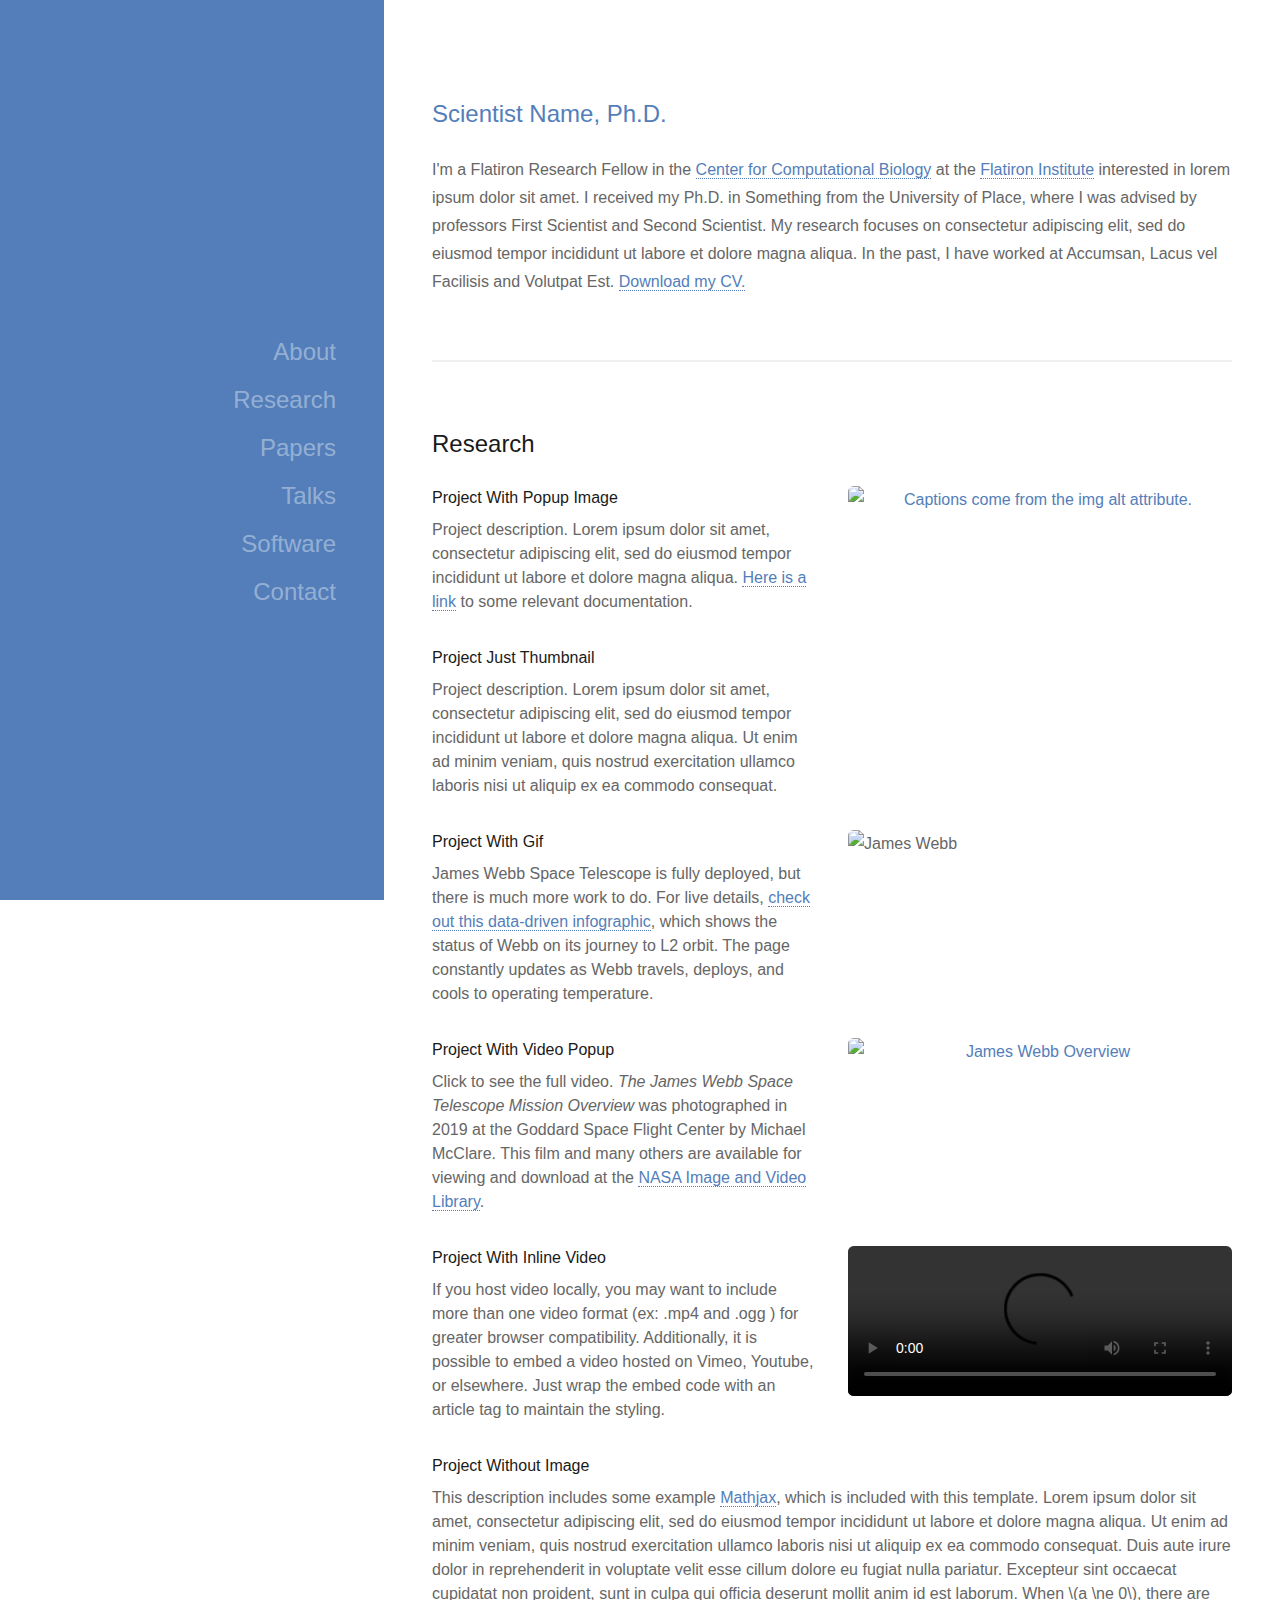
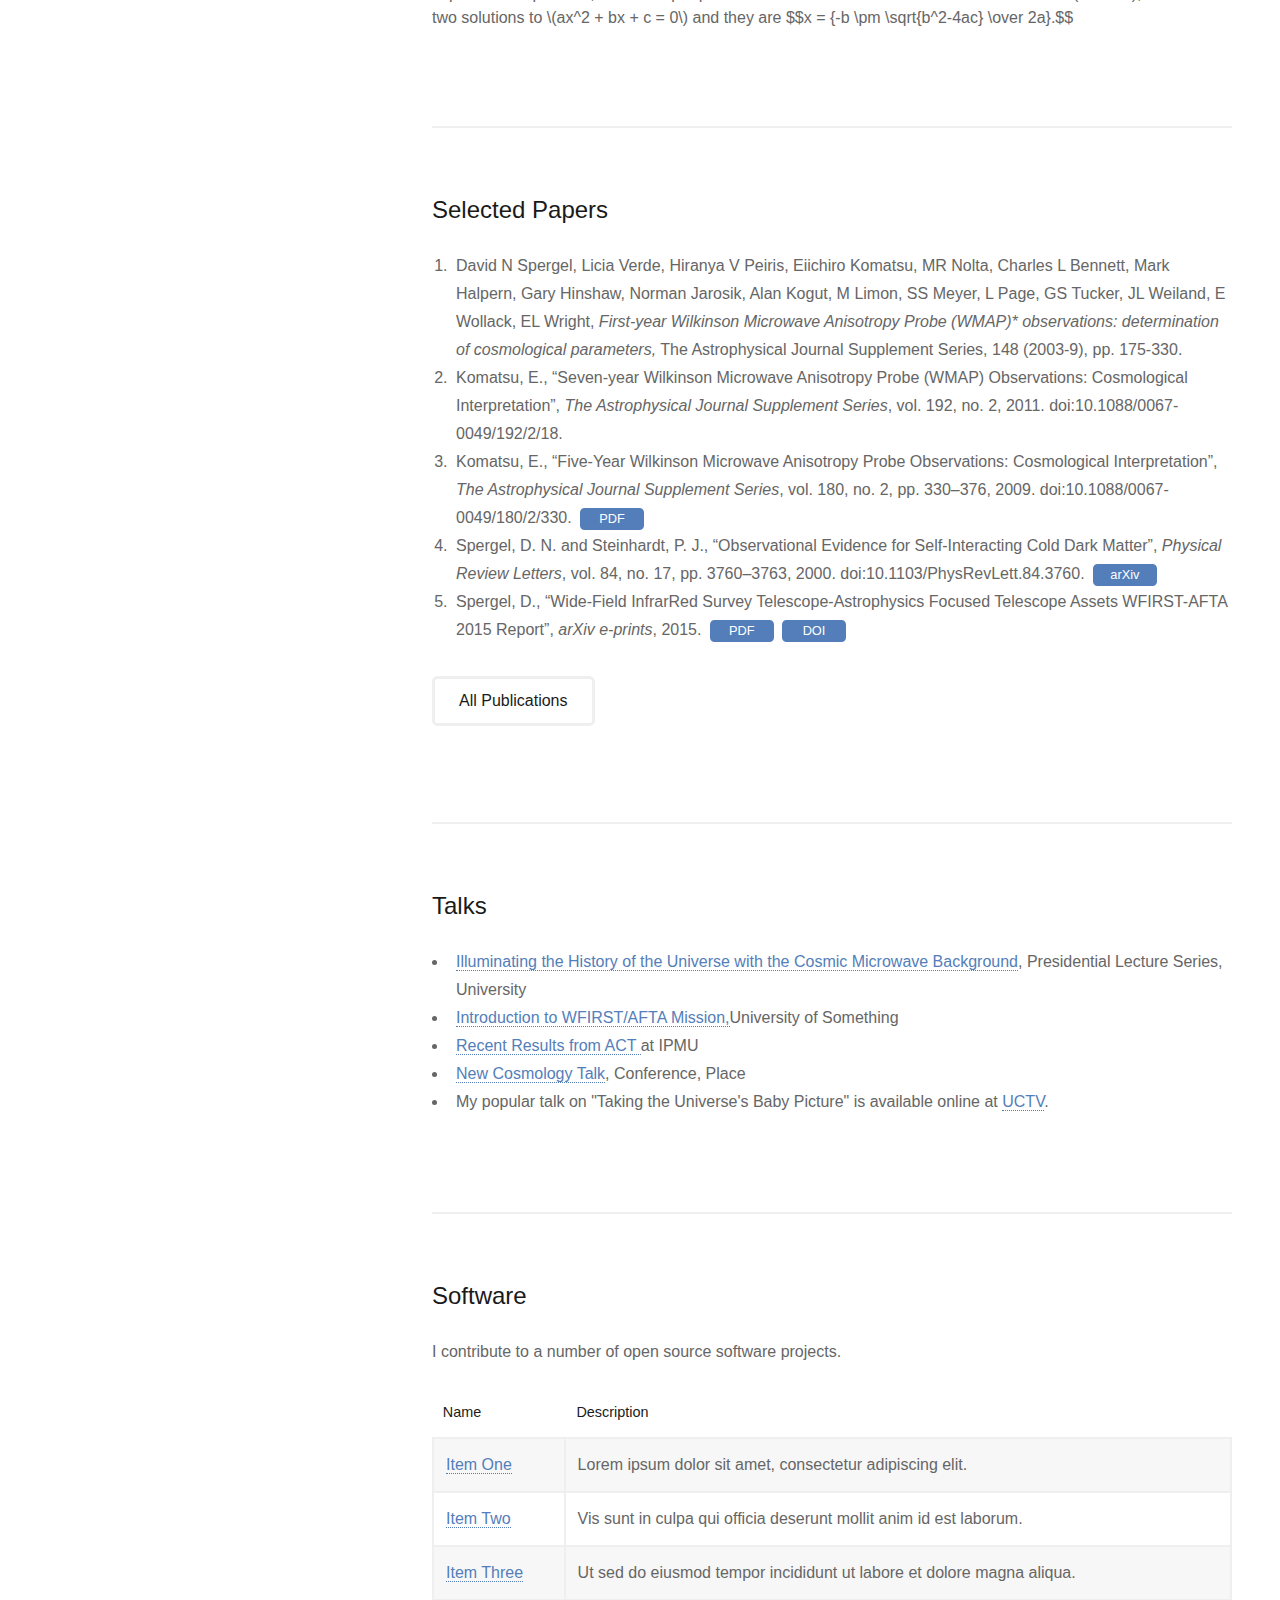
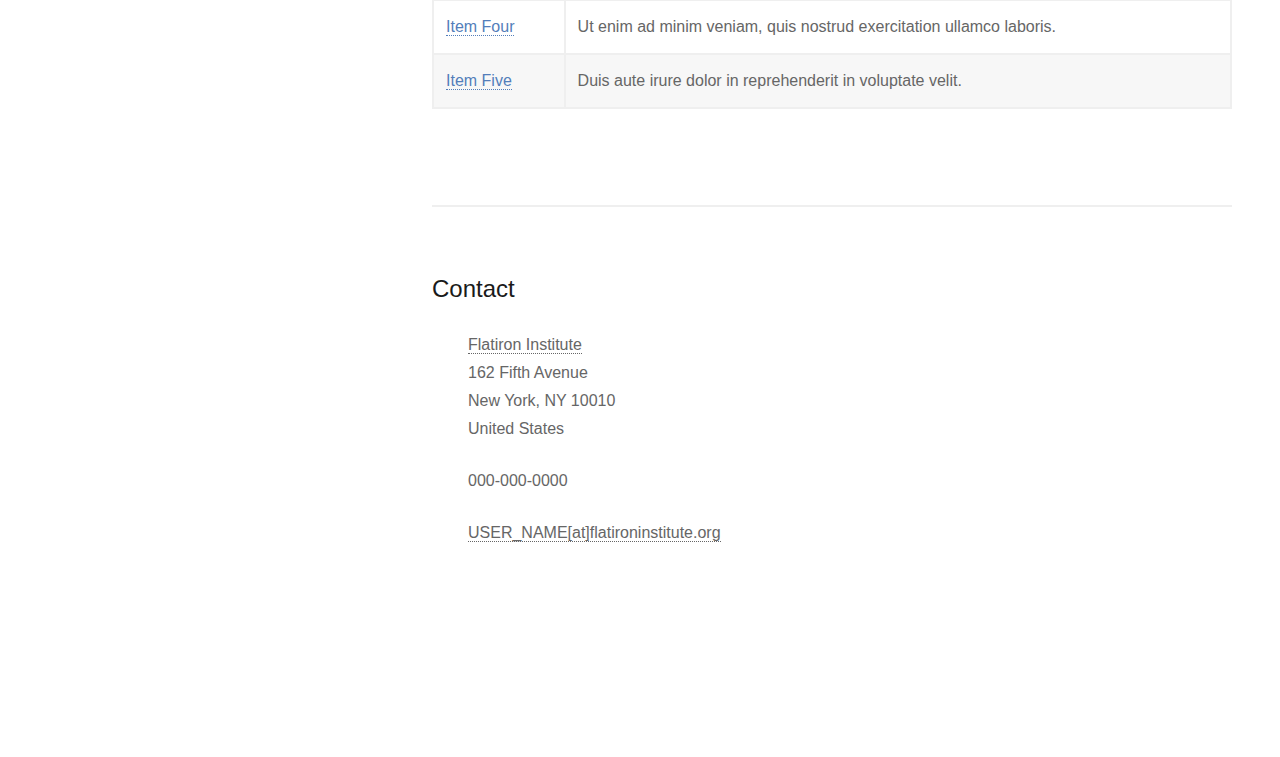
==== index.html @ ed056955 "add 2023 flatiron logo" ====
<!DOCTYPE html>
<!--
  flatironinstitute.org
  -->
<html>
  <head>
    <!-- TODO: Add your name -->
    <title>Scientist Name | Flatiron Institute</title>
    <meta charset="utf-8" />
    <meta
      name="viewport"
      content="width=device-width, initial-scale=1, user-scalable=no"
    />
    <!-- TODO: If you wish to use your center color scheme, please replace main.css with the center acronymn ex:
      cca.css, ccb.css, etc
    -->
    <link rel="stylesheet" href="assets/css/main.css" />
  </head>
  <body class="is-preload">
    <!-- Header -->
    <header id="header">
      <div class="inner">
        <!-- TODO: Add a personal photo in /images folder or switch src link to avatar.jpg for a gray circle -->
        <a href="#" class="image avatar"
          ><img src="images/avatar-placeholder.jpg" alt=""
        /></a>
      </div>
      <nav id="nav">
        <ul>
          <li>
            <a
              href="#about"
              style="-webkit-tap-highlight-color: rgba(0, 0, 0, 0)"
              >About</a
            >
          </li>
          <li>
            <a
              href="#research"
              style="-webkit-tap-highlight-color: rgba(0, 0, 0, 0)"
              >Research</a
            >
          </li>
          <li>
            <a
              href="#papers"
              style="-webkit-tap-highlight-color: rgba(0, 0, 0, 0)"
              >Papers</a
            >
          </li>
          <li>
            <a
              href="#talks"
              style="-webkit-tap-highlight-color: rgba(0, 0, 0, 0)"
              >Talks</a
            >
          </li>
          <li>
            <a
              href="#software"
              style="-webkit-tap-highlight-color: rgba(0, 0, 0, 0)"
              >Software</a
            >
          </li>
          <li>
            <a
              href="#contact"
              style="-webkit-tap-highlight-color: rgba(0, 0, 0, 0)"
              >Contact</a
            >
          </li>
        </ul>
      </nav>
    </header>
    <!-- Main -->
    <div id="main">
      <!-- About -->
      <section id="about">
        <header class="major">
          <!-- TODO: Add your name -->
          <h2>Scientist Name, Ph.D.</h2>
        </header>
        <!-- TODO: Add your own bio -->
        <p>
          I'm a Flatiron Research Fellow in the
          <a
            href="https://www.simonsfoundation.org/flatiron/center-for-computational-biology/"
            rel="noreferrer noopener"
            target="_blank"
            >Center for Computational Biology</a
          >
          at the
          <a
            href="https://www.simonsfoundation.org/flatiron/"
            rel="noreferrer noopener"
            target="_blank"
            >Flatiron Institute</a
          >
          interested in lorem ipsum dolor sit amet. I received my Ph.D. in
          Something from the University of Place, where I was advised by
          professors First Scientist and Second Scientist. My research focuses
          on consectetur adipiscing elit, sed do eiusmod tempor incididunt ut
          labore et dolore magna aliqua. In the past, I have worked at Accumsan,
          Lacus vel Facilisis and Volutpat Est.
          <a href="pdfs/fakecv.pdf" rel="noreferrer noopener" target="_blank"
            >Download my CV.</a
          >
        </p>
      </section>
      <!-- Research -->
      <section id="research">
        <h2>Research</h2>
        <!-- TODO: Replace with project info and choose image type -->
        <div class="row">
          <article class="col-6 col-12-xsmall work-item">
            <h3>Project With Popup Image</h3>
            <p>
              Project description. Lorem ipsum dolor sit amet, consectetur
              adipiscing elit, sed do eiusmod tempor incididunt ut labore et
              dolore magna aliqua.
              <a href="#" rel="noreferrer noopener" target="_blank"
                >Here is a link</a
              >
              to some relevant documentation.
            </p>
          </article>
          <article class="col-6 col-12-xsmall work-item">
            <a href="images/fulls/02.jpg" class="image fit thumb">
              <!-- TODOL Add alt text for popup caption. -->
              <img src="images/thumbs/02.jpg" alt="Captions come from the img alt attribute."/>
            </a>
          </article>
          <article class="col-6 col-12-xsmall work-item">
            <h3>Project Just Thumbnail</h3>
            <p>
              Project description. Lorem ipsum dolor sit amet, consectetur
              adipiscing elit, sed do eiusmod tempor incididunt ut labore et
              dolore magna aliqua. Ut enim ad minim veniam, quis nostrud
              exercitation ullamco laboris nisi ut aliquip ex ea commodo
              consequat.
            </p>
          </article>
          <article class="col-6 col-12-xsmall work-item">
            <img class="image fit" src="images/thumbs/03.jpg" alt="" />
          </article>
          <article class="col-6 col-12-xsmall work-item">
            <h3>Project With Gif</h3>
            <p>
              James Webb Space Telescope is fully deployed, but there is much
              more work to do. For live details,
              <a
                rel="noreferrer noopener"
                target="_blank"
                href="https://jwst.nasa.gov/content/webbLaunch/whereIsWebb.html"
                >check out this data-driven infographic</a
              >, which shows the status of Webb on its journey to L2 orbit. The
              page constantly updates as Webb travels, deploys, and cools to
              operating temperature.
            </p>
          </article>
          <article class="col-6 col-12-xsmall work-item">
            <img
              class="image fit"
              src="https://media.giphy.com/media/3o6ZtrDdmPIyO550U8/giphy.gif"
              alt="James Webb"
            />
          </article>
          <article class="col-6 col-12-xsmall work-item">
            <h3>Project With Video Popup</h3>
            <p>
              Click to see the full video.
              <i>The James Webb Space Telescope Mission Overview</i> was
              photographed in 2019 at the Goddard Space Flight Center by Michael
              McClare. This film and many others are available for viewing and
              download at the
              <a
                rel="noreferrer noopener"
                target="_blank"
                href="https://images.nasa.gov/details-Mission_Overview_MASTER-h264"
                >NASA Image and Video Library</a
              >.
            </p>
          </article>
          <article class="col-6 col-12-xsmall work-item">
            <a href="images/fulls/movie.mp4" class="image fit thumb"
              ><img src="images/thumbs/movie.jpg" alt="James Webb Overview"
            /></a>
          </article>
          <article class="col-6 col-12-xsmall work-item">
            <h3>Project With Inline Video</h3>
            <p>
              If you host video locally, you may want to include more than one
              video format (ex: .mp4 and .ogg ) for greater browser
              compatibility. Additionally, it is possible to embed a video
              hosted on Vimeo, Youtube, or elsewhere. Just wrap the embed code
              with an article tag to maintain the styling.
            </p>
          </article>
          <article class="col-6 col-12-xsmall work-item">
            <video width="auto" height="auto" controls class="image fit">
              <source src="images/fulls/movie.mp4" type="video/mp4" />
              <!-- TODO: You may wish to add an alternate ogg file type for greater browser compatibility -->
              <!-- <source src="movie.ogg" type="video/ogg"> -->
              Your browser does not support the video tag.
            </video>
          </article>
          <article class="col-12 col-12-xsmall work-item">
            <h3>Project Without Image</h3>
            <p>
              This description includes some example
              <a
                rel="noreferrer noopener"
                target="_blank"
                href="https://www.mathjax.org/"
                >Mathjax</a
              >, which is included with this template. Lorem ipsum dolor sit
              amet, consectetur adipiscing elit, sed do eiusmod tempor
              incididunt ut labore et dolore magna aliqua. Ut enim ad minim
              veniam, quis nostrud exercitation ullamco laboris nisi ut aliquip
              ex ea commodo consequat. Duis aute irure dolor in reprehenderit in
              voluptate velit esse cillum dolore eu fugiat nulla pariatur.
              Excepteur sint occaecat cupidatat non proident, sunt in culpa qui
              officia deserunt mollit anim id est laborum. When \(a \ne 0\),
              there are two solutions to \(ax^2 + bx + c = 0\) and they are $$x
              = {-b \pm \sqrt{b^2-4ac} \over 2a}.$$
            </p>
          </article>
        </div>
      </section>
      <!-- Papers -->
      <section id="papers">
        <h2>Selected Papers</h2>
        <div class="row">
          <div class="col-12 col-12-small">
            <!-- TODO: Add your citations  -->
            <ol>
              <li>
                David N Spergel, Licia Verde, Hiranya V Peiris, Eiichiro
                Komatsu, MR Nolta, Charles L Bennett, Mark Halpern, Gary
                Hinshaw, Norman Jarosik, Alan Kogut, M Limon, SS Meyer, L Page,
                GS Tucker, JL Weiland, E Wollack, EL Wright,
                <i
                  >First-year Wilkinson Microwave Anisotropy Probe (WMAP)*
                  observations: determination of cosmological parameters,</i
                >
                The Astrophysical Journal Supplement Series, 148 (2003-9), pp.
                175-330.
              </li>
              <li>
                Komatsu, E., “Seven-year Wilkinson Microwave Anisotropy Probe
                (WMAP) Observations: Cosmological Interpretation”,
                <i>The Astrophysical Journal Supplement Series</i>, vol. 192,
                no. 2, 2011. doi:10.1088/0067-0049/192/2/18.
              </li>
              <li>
                Komatsu, E., “Five-Year Wilkinson Microwave Anisotropy Probe
                Observations: Cosmological Interpretation”,
                <i>The Astrophysical Journal Supplement Series</i>, vol. 180,
                no. 2, pp. 330–376, 2009. doi:10.1088/0067-0049/180/2/330.
                <!-- TODO: For PDF downloads -->
                <a
                  href="pdfs/fakepaper.pdf"
                  rel="noreferrer noopener"
                  target="_blank"
                  class="button primary icon xsmall solid fa-download"
                  >PDF</a
                >
              </li>
              <li>
                Spergel, D. N. and Steinhardt, P. J., “Observational Evidence
                for Self-Interacting Cold Dark Matter”,
                <i>Physical Review Letters</i>, vol. 84, no. 17, pp. 3760–3763,
                2000. doi:10.1103/PhysRevLett.84.3760.
                <!-- TODO: Add external links -->
                <a
                  href="#"
                  rel="noreferrer noopener"
                  target="_blank"
                  class="button primary icon xsmall solid fa-external-link-alt"
                  >arXiv</a
                >
              </li>
              <li>
                Spergel, D., “Wide-Field InfrarRed Survey Telescope-Astrophysics
                Focused Telescope Assets WFIRST-AFTA 2015 Report”,
                <i>arXiv e-prints</i>, 2015.
                <!-- TODO: For PDF downloads -->
                <a
                  href="pdfs/fakepaper.pdf"
                  rel="noreferrer noopener"
                  target="_blank"
                  class="button primary icon xsmall solid fa-download"
                  >PDF</a
                >
                <a
                  href="#"
                  rel="noreferrer noopener"
                  target="_blank"
                  class="button primary icon xsmall solid fa-external-link-alt"
                  >DOI</a
                >
              </li>
            </ol>
            <ul class="actions">
              <!-- TODO: Add link to database of all papers -->
              <li>
                <a
                  href="https://ui.adsabs.harvard.edu/search/filter_database_fq_database=OR&filter_database_fq_database=database:%22astronomy%22&q=author%3A(%22Spergel%22)&fq=%7B!type%3Daqp%20v%3D%24fq_database%7D&fq_database=(database%3A%22astronomy%22)&sort=score%20desc&format=SHORT&unprocessed_parameter=qform&unprocessed_parameter=Relative%20Weights&unprocessed_parameter=Use%20For%20Weighting&unprocessed_parameter=Weighted%20Scoring/"
                  rel="noreferrer noopener"
                  target="_blank"
                  class="button"
                  >All Publications</a
                >
              </li>
            </ul>
          </div>
        </div>
      </section>
      <!-- Talks -->
      <section id="talks">
        <h2>Talks</h2>
        <div class="row">
          <div class="col-12 col-12-small">
            <!-- TODO: Add talks  -->
            <ul>
              <li>
                <a href="#"
                  >Illuminating the History of the Universe with the Cosmic
                  Microwave Background</a
                >, Presidential Lecture Series, University
              </li>
              <li>
                <a href="#">Introduction to WFIRST/AFTA Mission,</a>University
                of Something
              </li>
              <li><a href="#">Recent Results from ACT </a>at IPMU</li>
              <li><a href="#">New Cosmology Talk</a>, Conference, Place</li>
              <li>
                My popular talk on "Taking the Universe's Baby Picture" is
                available online at <a href="#">UCTV</a>.
              </li>
            </ul>
          </div>
        </div>
      </section>
      <!-- Software -->
      <section id="software">
        <h2>Software</h2>
        <!-- TODO: Add Software  -->
        <p>I contribute to a number of open source software projects.</p>
        <div class="table-wrapper">
          <table class="alt">
            <thead>
              <tr>
                <th>Name</th>
                <th>Description</th>
              </tr>
            </thead>
            <tbody>
              <tr>
                <td><a href="#">Item One</a></td>
                <td>
                  Lorem ipsum dolor sit amet, consectetur adipiscing elit.
                </td>
              </tr>
              <tr>
                <td><a href="#">Item Two</a></td>
                <td>
                  Vis sunt in culpa qui officia deserunt mollit anim id est
                  laborum.
                </td>
              </tr>
              <tr>
                <td><a href="#">Item Three</a></td>
                <td>
                  Ut sed do eiusmod tempor incididunt ut labore et dolore magna
                  aliqua.
                </td>
              </tr>
              <tr>
                <td><a href="#">Item Four</a></td>
                <td>
                  Ut enim ad minim veniam, quis nostrud exercitation ullamco
                  laboris.
                </td>
              </tr>
              <tr>
                <td><a href="#">Item Five</a></td>
                <td>
                  Duis aute irure dolor in reprehenderit in voluptate velit.
                </td>
              </tr>
            </tbody>
          </table>
        </div>
      </section>
      <!-- Contact -->
      <section id="contact">
        <h2>Contact</h2>
        <div class="row">
          <div class="col-6 col-12-small">
            <ul class="labeled-icons">
              <li>
                <h3 class="icon solid fa-home">
                  <span class="label">Address</span>
                </h3>
                <a href="http://flatironinstitute.org">Flatiron Institute</a
                ><br />
                162 Fifth Avenue<br />
                New York, NY 10010<br />
                United States
              </li>
              <li>
                <!-- TODO: Add phone if you want -->
                <h3 class="icon solid fa-mobile-alt">
                  <span class="label">Phone</span>
                </h3>
                000-000-0000
              </li>
              <li>
                <h3 class="icon solid fa-envelope">
                  <span class="label">Email</span>
                </h3>
                <!-- TODO: Add email -->
                <a href="mailto:USER_EMAIL"
                  >USER_NAME[at]flatironinstitute.org</a
                >
              </li>
            </ul>
            <ul class="icons">
              <!-- TODO: Add your social media handles here -->
              <!-- Other icons are available here: https://fontawesome.com/v4.7/icons/ just change the fa-tag -->
              <li>
                <a href="#" class="icon brands fa-twitter"
                  ><span class="label">Twitter</span></a
                >
              </li>
              <li>
                <a href="#" class="icon brands fa-github"
                  ><span class="label">Github</span></a
                >
              </li>
              <li>
                <a href="#" class="icon brands fa-instagram"
                  ><span class="label">Instagram</span></a
                >
              </li>
              <li>
                <a href="#" class="icon brands fa-facebook"
                  ><span class="label">Facebook</span></a
                >
              </li>
              <li>
                <a href="#" class="icon brands fa-vimeo"
                  ><span class="label">Vimeo</span></a
                >
              </li>
            </ul>
          </div>
        </div>
      </section>
    </div>
    <!-- Footer -->
    <footer id="footer">
      <div class="inner">
        <a
          href="https://www.simonsfoundation.org/flatiron/"
          class="image logo"
          target="_blank"
          id="logo"
          rel="noreferrer noopener"
        >
          <img src="images/Flatiron+Institute_white.svg" alt="logo" id="logo-icon" style="border-radius: 0;" />
        </a>
      </div>
    </footer>
    <!-- Scripts -->
    <script src="assets/js/jquery.min.js"></script>
    <script src="assets/js/jquery.poptrox.min.js"></script>
    <script src="assets/js/jquery.scrollex.min.js"></script>
    <script src="assets/js/jquery.scrolly.min.js"></script>
    <script src="assets/js/browser.min.js"></script>
    <script src="assets/js/breakpoints.min.js"></script>
    <script src="assets/js/util.js"></script>
    <script src="assets/js/main.js"></script>
    <!-- TODO: Remove if not using Mathjax -->
    <script src="https://polyfill.io/v3/polyfill.min.js?features=es6"></script>
    <script
      id="MathJax-script"
      async
      src="https://cdn.jsdelivr.net/npm/mathjax@3/es5/tex-mml-chtml.js"
    ></script>
  </body>
</html>
---- assets/css/main.css ----
@import url("fontawesome-all.min.css");
@import url("https://fonts.googleapis.com/css?family=Source+Sans+Pro:400,400italic");
@font-face {
  font-family: "Univers Next W01";
  src: url("https://www.simonsfoundation.org/app/themes/simonsfoundation/dist/fonts/63aa74f9-a724-4074-85c7-4167c0448227.eot?#iefix");
  src: url("https://www.simonsfoundation.org/app/themes/simonsfoundation/dist/fonts/63aa74f9-a724-4074-85c7-4167c0448227.eot?#iefix") format("eot"), url("https://www.simonsfoundation.org/app/themes/simonsfoundation/dist/fonts/97c0f83d-39ac-412b-9d8a-d98208c0ce8d.woff2") format("woff2"), url("https://www.simonsfoundation.org/app/themes/simonsfoundation/dist/fonts/fc09acb4-f628-4ba0-b648-d2ca30265b20.woff") format("woff"), url("https://www.simonsfoundation.org/app/themes/simonsfoundation/dist/fonts/3cb4004c-2eea-45d4-a0b5-7af6f817c451.ttf") format("truetype"), url("https://www.simonsfoundation.org/app/themes/simonsfoundation/dist/fonts/4d6ce461-aa11-472f-af6d-7466479534e1.svg#4d6ce461-aa11-472f-af6d-7466479534e1") format("svg");
  font-weight: 300;
  font-style: normal;
}
@font-face {
  font-family: "Univers Next W01";
  src: url("https://www.simonsfoundation.org/app/themes/simonsfoundation/dist/fonts/8c7fe4ab-375c-4be5-bba8-2c4d83ac807a.eot?#iefix");
  src: url("https://www.simonsfoundation.org/app/themes/simonsfoundation/dist/fonts/8c7fe4ab-375c-4be5-bba8-2c4d83ac807a.eot?#iefix") format("eot"), url("https://www.simonsfoundation.org/app/themes/simonsfoundation/dist/fonts/b37595d7-d2c2-465d-81bd-f5bc289fc565.woff2") format("woff2"), url("https://www.simonsfoundation.org/app/themes/simonsfoundation/dist/fonts/88e0673d-3db0-4931-ae03-8a4a6eb1bbe6.woff") format("woff"), url("https://www.simonsfoundation.org/app/themes/simonsfoundation/dist/fonts/957860fc-f472-47cc-afcb-6305b3455894.ttf") format("truetype"), url("https://www.simonsfoundation.org/app/themes/simonsfoundation/dist/fonts/739dd5f9-b50a-4700-bb3d-77ab01a96697.svg#739dd5f9-b50a-4700-bb3d-77ab01a96697") format("svg");
  font-weight: 300;
  font-style: italic;
}
@font-face {
  font-family: "Univers Next W01";
  src: url("https://www.simonsfoundation.org/app/themes/simonsfoundation/dist/fonts/07e1641d-6281-4461-827c-f3940fa0d811.eot?#iefix");
  src: url("https://www.simonsfoundation.org/app/themes/simonsfoundation/dist/fonts/07e1641d-6281-4461-827c-f3940fa0d811.eot?#iefix") format("eot"), url("https://www.simonsfoundation.org/app/themes/simonsfoundation/dist/fonts/e8921ecc-af32-4c3d-9636-dd82b4225e40.woff2") format("woff2"), url("https://www.simonsfoundation.org/app/themes/simonsfoundation/dist/fonts/20f7bd07-85c9-4687-ab29-0b87584842ff.woff") format("woff"), url("https://www.simonsfoundation.org/app/themes/simonsfoundation/dist/fonts/2df6d56e-7f31-4175-88df-47d374d8bb60.ttf") format("truetype"), url("https://www.simonsfoundation.org/app/themes/simonsfoundation/dist/fonts/9ca9081d-10de-4848-b53a-40ceaa62b2b2.svg#9ca9081d-10de-4848-b53a-40ceaa62b2b2") format("svg");
  font-weight: 500;
  font-style: normal;
}
@font-face {
  font-family: "Univers Next W01";
  src: url("https://www.simonsfoundation.org/app/themes/simonsfoundation/dist/fonts/7af2167c-efe7-44d7-b2e1-6fdeeaa927c9.eot?#iefix");
  src: url("https://www.simonsfoundation.org/app/themes/simonsfoundation/dist/fonts/7af2167c-efe7-44d7-b2e1-6fdeeaa927c9.eot?#iefix") format("eot"), url("https://www.simonsfoundation.org/app/themes/simonsfoundation/dist/fonts/8e26dc86-9708-4a36-89fb-a4416a5b9f5c.woff2") format("woff2"), url("https://www.simonsfoundation.org/app/themes/simonsfoundation/dist/fonts/c3b66848-d40c-458a-a977-7398cb9c1c82.woff") format("woff"), url("https://www.simonsfoundation.org/app/themes/simonsfoundation/dist/fonts/ea870cc2-efce-428c-af01-d00573ee4b0e.ttf") format("truetype"), url("https://www.simonsfoundation.org/app/themes/simonsfoundation/dist/fonts/650a08a0-413e-47e4-a083-617a54b35ab0.svg#650a08a0-413e-47e4-a083-617a54b35ab0") format("svg");
  font-weight: 500;
  font-style: italic;
}
@font-face {
  font-family: "Univers Next W01";
  src: url("https://www.simonsfoundation.org/app/themes/simonsfoundation/dist/fonts/365d926e-03e5-4406-a883-fd0f9e462339.eot?#iefix");
  src: url("https://www.simonsfoundation.org/app/themes/simonsfoundation/dist/fonts/365d926e-03e5-4406-a883-fd0f9e462339.eot?#iefix") format("eot"), url("https://www.simonsfoundation.org/app/themes/simonsfoundation/dist/fonts/043eef6e-81ef-483c-831c-7bfd6628554b.woff2") format("woff2"), url("https://www.simonsfoundation.org/app/themes/simonsfoundation/dist/fonts/7b11912a-986d-462e-b88a-4a1758eb23f1.woff") format("woff"), url("https://www.simonsfoundation.org/app/themes/simonsfoundation/dist/fonts/545a8d94-3389-418c-9b0a-bfc16d1f8285.ttf") format("truetype"), url("https://www.simonsfoundation.org/app/themes/simonsfoundation/dist/fonts/f499fe08-3b8d-4033-a5cf-9089676d1ca5.svg#f499fe08-3b8d-4033-a5cf-9089676d1ca5") format("svg");
  font-weight: 700;
  font-style: italic;
}
/*
  Public User Page Template
    Flatiron Institute
  flatironinstitute.org
*/
html,
body,
div,
span,
applet,
object,
iframe,
h1,
h2,
h3,
h4,
h5,
h6,
p,
blockquote,
pre,
a,
abbr,
acronym,
address,
big,
cite,
code,
del,
dfn,
em,
img,
ins,
kbd,
q,
s,
samp,
small,
strike,
strong,
sub,
sup,
tt,
var,
b,
u,
i,
center,
dl,
dt,
dd,
ol,
ul,
li,
fieldset,
form,
label,
legend,
table,
caption,
tbody,
tfoot,
thead,
tr,
th,
td,
article,
aside,
canvas,
details,
embed,
figure,
figcaption,
footer,
header,
hgroup,
menu,
nav,
output,
ruby,
section,
summary,
time,
mark,
audio,
video {
  margin: 0;
  padding: 0;
  border: 0;
  font-size: 100%;
  font: inherit;
  vertical-align: baseline;
}

article,
aside,
details,
figcaption,
figure,
footer,
header,
hgroup,
menu,
nav,
section {
  display: block;
}

body {
  line-height: 1;
}

ol,
ul {
  list-style: none;
}

blockquote,
q {
  quotes: none;
}
blockquote:before, blockquote:after,
q:before,
q:after {
  content: "";
  content: none;
}

table {
  border-collapse: collapse;
  border-spacing: 0;
}

body {
  -webkit-text-size-adjust: none;
}

mark {
  background-color: transparent;
  color: inherit;
}

input::-moz-focus-inner {
  border: 0;
  padding: 0;
}

input,
select,
textarea {
  -moz-appearance: none;
  -webkit-appearance: none;
  -ms-appearance: none;
  appearance: none;
}

/* Basic */
html {
  box-sizing: border-box;
}

*,
*:before,
*:after {
  box-sizing: inherit;
}

body {
  background: #fff;
}
body.is-preload *,
body.is-preload *:before,
body.is-preload *:after {
  -moz-animation: none !important;
  -webkit-animation: none !important;
  -ms-animation: none !important;
  animation: none !important;
  -moz-transition: none !important;
  -webkit-transition: none !important;
  -ms-transition: none !important;
  transition: none !important;
}

body,
input,
select,
textarea {
  color: #666;
  font-family: "Univers Next W01", Helvetica, Ariel, sans-serif;
  font-size: 16pt;
  font-weight: 300;
  line-height: 1.75em;
}

a {
  -moz-transition: color 0.2s ease-in-out, border-color 0.2s ease-in-out;
  -webkit-transition: color 0.2s ease-in-out, border-color 0.2s ease-in-out;
  -ms-transition: color 0.2s ease-in-out, border-color 0.2s ease-in-out;
  transition: color 0.2s ease-in-out, border-color 0.2s ease-in-out;
  border-bottom: dotted 1px;
  color: #537eba;
  text-decoration: none;
}
a:hover {
  border-bottom-color: transparent;
  color: #537eba;
  text-decoration: none;
}

strong,
b {
  color: #1a1a1a;
  font-weight: 300;
}

em,
i {
  font-style: italic;
}

p {
  margin: 0 0 2em 0;
}

h1,
h2,
h3,
h4,
h5,
h6 {
  color: #1a1a1a;
  font-weight: 300;
  line-height: 1em;
  margin: 0 0 1em 0;
}
h1 a,
h2 a,
h3 a,
h4 a,
h5 a,
h6 a {
  color: inherit;
  text-decoration: none;
}

h1 {
  font-size: 2em;
  line-height: 1.5em;
}

h2 {
  font-size: 1.5em;
  line-height: 1.5em;
}

h3 {
  font-size: 1.25em;
  line-height: 1.5em;
}

h4 {
  font-size: 1.1em;
  line-height: 1.5em;
}

h5 {
  font-size: 0.9em;
  line-height: 1.5em;
}

h6 {
  font-size: 0.7em;
  line-height: 1.5em;
}

sub {
  font-size: 0.8em;
  position: relative;
  top: 0.5em;
}

sup {
  font-size: 0.8em;
  position: relative;
  top: -0.5em;
}

hr {
  border: 0;
  border-bottom: solid 2px #efefef;
  margin: 2em 0;
}
hr.major {
  margin: 3em 0;
}

blockquote {
  border-left: solid 6px #efefef;
  font-style: italic;
  margin: 0 0 2em 0;
  padding: 0.5em 0 0.5em 1.5em;
}

code {
  background: #f7f7f7;
  border-radius: 0.35em;
  border: solid 2px #efefef;
  font-family: "Courier New", monospace;
  font-size: 0.9em;
  margin: 0 0.25em;
  padding: 0.25em 0.65em;
}

pre {
  -webkit-overflow-scrolling: touch;
  font-family: "Courier New", monospace;
  font-size: 0.9em;
  margin: 0 0 2em 0;
}
pre code {
  display: block;
  line-height: 1.75em;
  padding: 1em 1.5em;
  overflow-x: auto;
}

.align-left {
  text-align: left;
}

.align-center {
  text-align: center;
}

.align-right {
  text-align: right;
}

/* Container */
.container {
  margin: 0 auto;
  max-width: calc(100% - 4em);
  width: 100%;
}
.container.xsmall {
  width: 25%;
}
.container.small {
  width: 50%;
}
.container.medium {
  width: 75%;
}
.container.large {
  width: 125%;
}
.container.xlarge {
  width: 150%;
}
.container.max {
  width: 100%;
}
@media screen and (max-width: 980px) {
  .container {
    width: 100% !important;
    max-width: 100% !important;
  }
}
@media screen and (max-width: 480px) {
  .container {
    max-width: calc(100% - 3em);
  }
}

/* Row */
.row {
  display: flex;
  flex-wrap: wrap;
  box-sizing: border-box;
  align-items: stretch;
}
.row > * {
  box-sizing: border-box;
}
.row.gtr-uniform > * > :last-child {
  margin-bottom: 0;
}
.row.aln-left {
  justify-content: flex-start;
}
.row.aln-center {
  justify-content: center;
}
.row.aln-right {
  justify-content: flex-end;
}
.row.aln-top {
  align-items: flex-start;
}
.row.aln-middle {
  align-items: center;
}
.row.aln-bottom {
  align-items: flex-end;
}
.row > .imp {
  order: -1;
}
.row > .col-1 {
  width: 8.3333333333%;
}
.row > .off-1 {
  margin-left: 8.3333333333%;
}
.row > .col-2 {
  width: 16.6666666667%;
}
.row > .off-2 {
  margin-left: 16.6666666667%;
}
.row > .col-3 {
  width: 25%;
}
.row > .off-3 {
  margin-left: 25%;
}
.row > .col-4 {
  width: 33.3333333333%;
}
.row > .off-4 {
  margin-left: 33.3333333333%;
}
.row > .col-5 {
  width: 41.6666666667%;
}
.row > .off-5 {
  margin-left: 41.6666666667%;
}
.row > .col-6 {
  width: 50%;
}
.row > .off-6 {
  margin-left: 50%;
}
.row > .col-7 {
  width: 58.3333333333%;
}
.row > .off-7 {
  margin-left: 58.3333333333%;
}
.row > .col-8 {
  width: 66.6666666667%;
}
.row > .off-8 {
  margin-left: 66.6666666667%;
}
.row > .col-9 {
  width: 75%;
}
.row > .off-9 {
  margin-left: 75%;
}
.row > .col-10 {
  width: 83.3333333333%;
}
.row > .off-10 {
  margin-left: 83.3333333333%;
}
.row > .col-11 {
  width: 91.6666666667%;
}
.row > .off-11 {
  margin-left: 91.6666666667%;
}
.row > .col-12 {
  width: 100%;
}
.row > .off-12 {
  margin-left: 100%;
}
.row.gtr-0 {
  margin-top: 0;
  margin-left: 0em;
}
.row.gtr-0 > * {
  padding: 0 0 0 0em;
}
.row.gtr-0.gtr-uniform {
  margin-top: 0em;
}
.row.gtr-0.gtr-uniform > * {
  padding-top: 0em;
}
.row.gtr-25 {
  margin-top: 0;
  margin-left: -0.625em;
}
.row.gtr-25 > * {
  padding: 0 0 0 0.625em;
}
.row.gtr-25.gtr-uniform {
  margin-top: -0.625em;
}
.row.gtr-25.gtr-uniform > * {
  padding-top: 0.625em;
}
.row.gtr-50 {
  margin-top: 0;
  margin-left: -1.25em;
}
.row.gtr-50 > * {
  padding: 0 0 0 1.25em;
}
.row.gtr-50.gtr-uniform {
  margin-top: -1.25em;
}
.row.gtr-50.gtr-uniform > * {
  padding-top: 1.25em;
}
.row {
  margin-top: 0;
  margin-left: -2.5em;
}
.row > * {
  padding: 0 0 0 2.5em;
}
.row.gtr-uniform {
  margin-top: -2.5em;
}
.row.gtr-uniform > * {
  padding-top: 2.5em;
}
.row.gtr-150 {
  margin-top: 0;
  margin-left: -3.75em;
}
.row.gtr-150 > * {
  padding: 0 0 0 3.75em;
}
.row.gtr-150.gtr-uniform {
  margin-top: -3.75em;
}
.row.gtr-150.gtr-uniform > * {
  padding-top: 3.75em;
}
.row.gtr-200 {
  margin-top: 0;
  margin-left: -5em;
}
.row.gtr-200 > * {
  padding: 0 0 0 5em;
}
.row.gtr-200.gtr-uniform {
  margin-top: -5em;
}
.row.gtr-200.gtr-uniform > * {
  padding-top: 5em;
}
@media screen and (max-width: 1800px) {
  .row {
    display: flex;
    flex-wrap: wrap;
    box-sizing: border-box;
    align-items: stretch;
  }
  .row > * {
    box-sizing: border-box;
  }
  .row.gtr-uniform > * > :last-child {
    margin-bottom: 0;
  }
  .row.aln-left {
    justify-content: flex-start;
  }
  .row.aln-center {
    justify-content: center;
  }
  .row.aln-right {
    justify-content: flex-end;
  }
  .row.aln-top {
    align-items: flex-start;
  }
  .row.aln-middle {
    align-items: center;
  }
  .row.aln-bottom {
    align-items: flex-end;
  }
  .row > .imp-xlarge {
    order: -1;
  }
  .row > .col-1-xlarge {
    width: 8.3333333333%;
  }
  .row > .off-1-xlarge {
    margin-left: 8.3333333333%;
  }
  .row > .col-2-xlarge {
    width: 16.6666666667%;
  }
  .row > .off-2-xlarge {
    margin-left: 16.6666666667%;
  }
  .row > .col-3-xlarge {
    width: 25%;
  }
  .row > .off-3-xlarge {
    margin-left: 25%;
  }
  .row > .col-4-xlarge {
    width: 33.3333333333%;
  }
  .row > .off-4-xlarge {
    margin-left: 33.3333333333%;
  }
  .row > .col-5-xlarge {
    width: 41.6666666667%;
  }
  .row > .off-5-xlarge {
    margin-left: 41.6666666667%;
  }
  .row > .col-6-xlarge {
    width: 50%;
  }
  .row > .off-6-xlarge {
    margin-left: 50%;
  }
  .row > .col-7-xlarge {
    width: 58.3333333333%;
  }
  .row > .off-7-xlarge {
    margin-left: 58.3333333333%;
  }
  .row > .col-8-xlarge {
    width: 66.6666666667%;
  }
  .row > .off-8-xlarge {
    margin-left: 66.6666666667%;
  }
  .row > .col-9-xlarge {
    width: 75%;
  }
  .row > .off-9-xlarge {
    margin-left: 75%;
  }
  .row > .col-10-xlarge {
    width: 83.3333333333%;
  }
  .row > .off-10-xlarge {
    margin-left: 83.3333333333%;
  }
  .row > .col-11-xlarge {
    width: 91.6666666667%;
  }
  .row > .off-11-xlarge {
    margin-left: 91.6666666667%;
  }
  .row > .col-12-xlarge {
    width: 100%;
  }
  .row > .off-12-xlarge {
    margin-left: 100%;
  }
  .row.gtr-0 {
    margin-top: 0;
    margin-left: 0em;
  }
  .row.gtr-0 > * {
    padding: 0 0 0 0em;
  }
  .row.gtr-0.gtr-uniform {
    margin-top: 0em;
  }
  .row.gtr-0.gtr-uniform > * {
    padding-top: 0em;
  }
  .row.gtr-25 {
    margin-top: 0;
    margin-left: -0.625em;
  }
  .row.gtr-25 > * {
    padding: 0 0 0 0.625em;
  }
  .row.gtr-25.gtr-uniform {
    margin-top: -0.625em;
  }
  .row.gtr-25.gtr-uniform > * {
    padding-top: 0.625em;
  }
  .row.gtr-50 {
    margin-top: 0;
    margin-left: -1.25em;
  }
  .row.gtr-50 > * {
    padding: 0 0 0 1.25em;
  }
  .row.gtr-50.gtr-uniform {
    margin-top: -1.25em;
  }
  .row.gtr-50.gtr-uniform > * {
    padding-top: 1.25em;
  }
  .row {
    margin-top: 0;
    margin-left: -2.5em;
  }
  .row > * {
    padding: 0 0 0 2.5em;
  }
  .row.gtr-uniform {
    margin-top: -2.5em;
  }
  .row.gtr-uniform > * {
    padding-top: 2.5em;
  }
  .row.gtr-150 {
    margin-top: 0;
    margin-left: -3.75em;
  }
  .row.gtr-150 > * {
    padding: 0 0 0 3.75em;
  }
  .row.gtr-150.gtr-uniform {
    margin-top: -3.75em;
  }
  .row.gtr-150.gtr-uniform > * {
    padding-top: 3.75em;
  }
  .row.gtr-200 {
    margin-top: 0;
    margin-left: -5em;
  }
  .row.gtr-200 > * {
    padding: 0 0 0 5em;
  }
  .row.gtr-200.gtr-uniform {
    margin-top: -5em;
  }
  .row.gtr-200.gtr-uniform > * {
    padding-top: 5em;
  }
}
@media screen and (max-width: 1280px) {
  .row {
    display: flex;
    flex-wrap: wrap;
    box-sizing: border-box;
    align-items: stretch;
  }
  .row > * {
    box-sizing: border-box;
  }
  .row.gtr-uniform > * > :last-child {
    margin-bottom: 0;
  }
  .row.aln-left {
    justify-content: flex-start;
  }
  .row.aln-center {
    justify-content: center;
  }
  .row.aln-right {
    justify-content: flex-end;
  }
  .row.aln-top {
    align-items: flex-start;
  }
  .row.aln-middle {
    align-items: center;
  }
  .row.aln-bottom {
    align-items: flex-end;
  }
  .row > .imp-large {
    order: -1;
  }
  .row > .col-1-large {
    width: 8.3333333333%;
  }
  .row > .off-1-large {
    margin-left: 8.3333333333%;
  }
  .row > .col-2-large {
    width: 16.6666666667%;
  }
  .row > .off-2-large {
    margin-left: 16.6666666667%;
  }
  .row > .col-3-large {
    width: 25%;
  }
  .row > .off-3-large {
    margin-left: 25%;
  }
  .row > .col-4-large {
    width: 33.3333333333%;
  }
  .row > .off-4-large {
    margin-left: 33.3333333333%;
  }
  .row > .col-5-large {
    width: 41.6666666667%;
  }
  .row > .off-5-large {
    margin-left: 41.6666666667%;
  }
  .row > .col-6-large {
    width: 50%;
  }
  .row > .off-6-large {
    margin-left: 50%;
  }
  .row > .col-7-large {
    width: 58.3333333333%;
  }
  .row > .off-7-large {
    margin-left: 58.3333333333%;
  }
  .row > .col-8-large {
    width: 66.6666666667%;
  }
  .row > .off-8-large {
    margin-left: 66.6666666667%;
  }
  .row > .col-9-large {
    width: 75%;
  }
  .row > .off-9-large {
    margin-left: 75%;
  }
  .row > .col-10-large {
    width: 83.3333333333%;
  }
  .row > .off-10-large {
    margin-left: 83.3333333333%;
  }
  .row > .col-11-large {
    width: 91.6666666667%;
  }
  .row > .off-11-large {
    margin-left: 91.6666666667%;
  }
  .row > .col-12-large {
    width: 100%;
  }
  .row > .off-12-large {
    margin-left: 100%;
  }
  .row.gtr-0 {
    margin-top: 0;
    margin-left: 0em;
  }
  .row.gtr-0 > * {
    padding: 0 0 0 0em;
  }
  .row.gtr-0.gtr-uniform {
    margin-top: 0em;
  }
  .row.gtr-0.gtr-uniform > * {
    padding-top: 0em;
  }
  .row.gtr-25 {
    margin-top: 0;
    margin-left: -0.5em;
  }
  .row.gtr-25 > * {
    padding: 0 0 0 0.5em;
  }
  .row.gtr-25.gtr-uniform {
    margin-top: -0.5em;
  }
  .row.gtr-25.gtr-uniform > * {
    padding-top: 0.5em;
  }
  .row.gtr-50 {
    margin-top: 0;
    margin-left: -1em;
  }
  .row.gtr-50 > * {
    padding: 0 0 0 1em;
  }
  .row.gtr-50.gtr-uniform {
    margin-top: -1em;
  }
  .row.gtr-50.gtr-uniform > * {
    padding-top: 1em;
  }
  .row {
    margin-top: 0;
    margin-left: -2em;
  }
  .row > * {
    padding: 0 0 0 2em;
  }
  .row.gtr-uniform {
    margin-top: -2em;
  }
  .row.gtr-uniform > * {
    padding-top: 2em;
  }
  .row.gtr-150 {
    margin-top: 0;
    margin-left: -3em;
  }
  .row.gtr-150 > * {
    padding: 0 0 0 3em;
  }
  .row.gtr-150.gtr-uniform {
    margin-top: -3em;
  }
  .row.gtr-150.gtr-uniform > * {
    padding-top: 3em;
  }
  .row.gtr-200 {
    margin-top: 0;
    margin-left: -4em;
  }
  .row.gtr-200 > * {
    padding: 0 0 0 4em;
  }
  .row.gtr-200.gtr-uniform {
    margin-top: -4em;
  }
  .row.gtr-200.gtr-uniform > * {
    padding-top: 4em;
  }
}
@media screen and (max-width: 980px) {
  .row {
    display: flex;
    flex-wrap: wrap;
    box-sizing: border-box;
    align-items: stretch;
  }
  .row > * {
    box-sizing: border-box;
  }
  .row.gtr-uniform > * > :last-child {
    margin-bottom: 0;
  }
  .row.aln-left {
    justify-content: flex-start;
  }
  .row.aln-center {
    justify-content: center;
  }
  .row.aln-right {
    justify-content: flex-end;
  }
  .row.aln-top {
    align-items: flex-start;
  }
  .row.aln-middle {
    align-items: center;
  }
  .row.aln-bottom {
    align-items: flex-end;
  }
  .row > .imp-medium {
    order: -1;
  }
  .row > .col-1-medium {
    width: 8.3333333333%;
  }
  .row > .off-1-medium {
    margin-left: 8.3333333333%;
  }
  .row > .col-2-medium {
    width: 16.6666666667%;
  }
  .row > .off-2-medium {
    margin-left: 16.6666666667%;
  }
  .row > .col-3-medium {
    width: 25%;
  }
  .row > .off-3-medium {
    margin-left: 25%;
  }
  .row > .col-4-medium {
    width: 33.3333333333%;
  }
  .row > .off-4-medium {
    margin-left: 33.3333333333%;
  }
  .row > .col-5-medium {
    width: 41.6666666667%;
  }
  .row > .off-5-medium {
    margin-left: 41.6666666667%;
  }
  .row > .col-6-medium {
    width: 50%;
  }
  .row > .off-6-medium {
    margin-left: 50%;
  }
  .row > .col-7-medium {
    width: 58.3333333333%;
  }
  .row > .off-7-medium {
    margin-left: 58.3333333333%;
  }
  .row > .col-8-medium {
    width: 66.6666666667%;
  }
  .row > .off-8-medium {
    margin-left: 66.6666666667%;
  }
  .row > .col-9-medium {
    width: 75%;
  }
  .row > .off-9-medium {
    margin-left: 75%;
  }
  .row > .col-10-medium {
    width: 83.3333333333%;
  }
  .row > .off-10-medium {
    margin-left: 83.3333333333%;
  }
  .row > .col-11-medium {
    width: 91.6666666667%;
  }
  .row > .off-11-medium {
    margin-left: 91.6666666667%;
  }
  .row > .col-12-medium {
    width: 100%;
  }
  .row > .off-12-medium {
    margin-left: 100%;
  }
  .row.gtr-0 {
    margin-top: 0;
    margin-left: 0em;
  }
  .row.gtr-0 > * {
    padding: 0 0 0 0em;
  }
  .row.gtr-0.gtr-uniform {
    margin-top: 0em;
  }
  .row.gtr-0.gtr-uniform > * {
    padding-top: 0em;
  }
  .row.gtr-25 {
    margin-top: 0;
    margin-left: -0.5em;
  }
  .row.gtr-25 > * {
    padding: 0 0 0 0.5em;
  }
  .row.gtr-25.gtr-uniform {
    margin-top: -0.5em;
  }
  .row.gtr-25.gtr-uniform > * {
    padding-top: 0.5em;
  }
  .row.gtr-50 {
    margin-top: 0;
    margin-left: -1em;
  }
  .row.gtr-50 > * {
    padding: 0 0 0 1em;
  }
  .row.gtr-50.gtr-uniform {
    margin-top: -1em;
  }
  .row.gtr-50.gtr-uniform > * {
    padding-top: 1em;
  }
  .row {
    margin-top: 0;
    margin-left: -2em;
  }
  .row > * {
    padding: 0 0 0 2em;
  }
  .row.gtr-uniform {
    margin-top: -2em;
  }
  .row.gtr-uniform > * {
    padding-top: 2em;
  }
  .row.gtr-150 {
    margin-top: 0;
    margin-left: -3em;
  }
  .row.gtr-150 > * {
    padding: 0 0 0 3em;
  }
  .row.gtr-150.gtr-uniform {
    margin-top: -3em;
  }
  .row.gtr-150.gtr-uniform > * {
    padding-top: 3em;
  }
  .row.gtr-200 {
    margin-top: 0;
    margin-left: -4em;
  }
  .row.gtr-200 > * {
    padding: 0 0 0 4em;
  }
  .row.gtr-200.gtr-uniform {
    margin-top: -4em;
  }
  .row.gtr-200.gtr-uniform > * {
    padding-top: 4em;
  }
}
@media screen and (max-width: 736px) {
  .row {
    display: flex;
    flex-wrap: wrap;
    box-sizing: border-box;
    align-items: stretch;
  }
  .row > * {
    box-sizing: border-box;
  }
  .row.gtr-uniform > * > :last-child {
    margin-bottom: 0;
  }
  .row.aln-left {
    justify-content: flex-start;
  }
  .row.aln-center {
    justify-content: center;
  }
  .row.aln-right {
    justify-content: flex-end;
  }
  .row.aln-top {
    align-items: flex-start;
  }
  .row.aln-middle {
    align-items: center;
  }
  .row.aln-bottom {
    align-items: flex-end;
  }
  .row > .imp-small {
    order: -1;
  }
  .row > .col-1-small {
    width: 8.3333333333%;
  }
  .row > .off-1-small {
    margin-left: 8.3333333333%;
  }
  .row > .col-2-small {
    width: 16.6666666667%;
  }
  .row > .off-2-small {
    margin-left: 16.6666666667%;
  }
  .row > .col-3-small {
    width: 25%;
  }
  .row > .off-3-small {
    margin-left: 25%;
  }
  .row > .col-4-small {
    width: 33.3333333333%;
  }
  .row > .off-4-small {
    margin-left: 33.3333333333%;
  }
  .row > .col-5-small {
    width: 41.6666666667%;
  }
  .row > .off-5-small {
    margin-left: 41.6666666667%;
  }
  .row > .col-6-small {
    width: 50%;
  }
  .row > .off-6-small {
    margin-left: 50%;
  }
  .row > .col-7-small {
    width: 58.3333333333%;
  }
  .row > .off-7-small {
    margin-left: 58.3333333333%;
  }
  .row > .col-8-small {
    width: 66.6666666667%;
  }
  .row > .off-8-small {
    margin-left: 66.6666666667%;
  }
  .row > .col-9-small {
    width: 75%;
  }
  .row > .off-9-small {
    margin-left: 75%;
  }
  .row > .col-10-small {
    width: 83.3333333333%;
  }
  .row > .off-10-small {
    margin-left: 83.3333333333%;
  }
  .row > .col-11-small {
    width: 91.6666666667%;
  }
  .row > .off-11-small {
    margin-left: 91.6666666667%;
  }
  .row > .col-12-small {
    width: 100%;
  }
  .row > .off-12-small {
    margin-left: 100%;
  }
  .row.gtr-0 {
    margin-top: 0;
    margin-left: 0em;
  }
  .row.gtr-0 > * {
    padding: 0 0 0 0em;
  }
  .row.gtr-0.gtr-uniform {
    margin-top: 0em;
  }
  .row.gtr-0.gtr-uniform > * {
    padding-top: 0em;
  }
  .row.gtr-25 {
    margin-top: 0;
    margin-left: -0.375em;
  }
  .row.gtr-25 > * {
    padding: 0 0 0 0.375em;
  }
  .row.gtr-25.gtr-uniform {
    margin-top: -0.375em;
  }
  .row.gtr-25.gtr-uniform > * {
    padding-top: 0.375em;
  }
  .row.gtr-50 {
    margin-top: 0;
    margin-left: -0.75em;
  }
  .row.gtr-50 > * {
    padding: 0 0 0 0.75em;
  }
  .row.gtr-50.gtr-uniform {
    margin-top: -0.75em;
  }
  .row.gtr-50.gtr-uniform > * {
    padding-top: 0.75em;
  }
  .row {
    margin-top: 0;
    margin-left: -1.5em;
  }
  .row > * {
    padding: 0 0 0 1.5em;
  }
  .row.gtr-uniform {
    margin-top: -1.5em;
  }
  .row.gtr-uniform > * {
    padding-top: 1.5em;
  }
  .row.gtr-150 {
    margin-top: 0;
    margin-left: -2.25em;
  }
  .row.gtr-150 > * {
    padding: 0 0 0 2.25em;
  }
  .row.gtr-150.gtr-uniform {
    margin-top: -2.25em;
  }
  .row.gtr-150.gtr-uniform > * {
    padding-top: 2.25em;
  }
  .row.gtr-200 {
    margin-top: 0;
    margin-left: -3em;
  }
  .row.gtr-200 > * {
    padding: 0 0 0 3em;
  }
  .row.gtr-200.gtr-uniform {
    margin-top: -3em;
  }
  .row.gtr-200.gtr-uniform > * {
    padding-top: 3em;
  }
}
@media screen and (max-width: 480px) {
  .row {
    display: flex;
    flex-wrap: wrap;
    box-sizing: border-box;
    align-items: stretch;
  }
  .row > * {
    box-sizing: border-box;
  }
  .row.gtr-uniform > * > :last-child {
    margin-bottom: 0;
  }
  .row.aln-left {
    justify-content: flex-start;
  }
  .row.aln-center {
    justify-content: center;
  }
  .row.aln-right {
    justify-content: flex-end;
  }
  .row.aln-top {
    align-items: flex-start;
  }
  .row.aln-middle {
    align-items: center;
  }
  .row.aln-bottom {
    align-items: flex-end;
  }
  .row > .imp-xsmall {
    order: -1;
  }
  .row > .col-1-xsmall {
    width: 8.3333333333%;
  }
  .row > .off-1-xsmall {
    margin-left: 8.3333333333%;
  }
  .row > .col-2-xsmall {
    width: 16.6666666667%;
  }
  .row > .off-2-xsmall {
    margin-left: 16.6666666667%;
  }
  .row > .col-3-xsmall {
    width: 25%;
  }
  .row > .off-3-xsmall {
    margin-left: 25%;
  }
  .row > .col-4-xsmall {
    width: 33.3333333333%;
  }
  .row > .off-4-xsmall {
    margin-left: 33.3333333333%;
  }
  .row > .col-5-xsmall {
    width: 41.6666666667%;
  }
  .row > .off-5-xsmall {
    margin-left: 41.6666666667%;
  }
  .row > .col-6-xsmall {
    width: 50%;
  }
  .row > .off-6-xsmall {
    margin-left: 50%;
  }
  .row > .col-7-xsmall {
    width: 58.3333333333%;
  }
  .row > .off-7-xsmall {
    margin-left: 58.3333333333%;
  }
  .row > .col-8-xsmall {
    width: 66.6666666667%;
  }
  .row > .off-8-xsmall {
    margin-left: 66.6666666667%;
  }
  .row > .col-9-xsmall {
    width: 75%;
  }
  .row > .off-9-xsmall {
    margin-left: 75%;
  }
  .row > .col-10-xsmall {
    width: 83.3333333333%;
  }
  .row > .off-10-xsmall {
    margin-left: 83.3333333333%;
  }
  .row > .col-11-xsmall {
    width: 91.6666666667%;
  }
  .row > .off-11-xsmall {
    margin-left: 91.6666666667%;
  }
  .row > .col-12-xsmall {
    width: 100%;
  }
  .row > .off-12-xsmall {
    margin-left: 100%;
  }
  .row.gtr-0 {
    margin-top: 0;
    margin-left: 0em;
  }
  .row.gtr-0 > * {
    padding: 0 0 0 0em;
  }
  .row.gtr-0.gtr-uniform {
    margin-top: 0em;
  }
  .row.gtr-0.gtr-uniform > * {
    padding-top: 0em;
  }
  .row.gtr-25 {
    margin-top: 0;
    margin-left: -0.375em;
  }
  .row.gtr-25 > * {
    padding: 0 0 0 0.375em;
  }
  .row.gtr-25.gtr-uniform {
    margin-top: -0.375em;
  }
  .row.gtr-25.gtr-uniform > * {
    padding-top: 0.375em;
  }
  .row.gtr-50 {
    margin-top: 0;
    margin-left: -0.75em;
  }
  .row.gtr-50 > * {
    padding: 0 0 0 0.75em;
  }
  .row.gtr-50.gtr-uniform {
    margin-top: -0.75em;
  }
  .row.gtr-50.gtr-uniform > * {
    padding-top: 0.75em;
  }
  .row {
    margin-top: 0;
    margin-left: -1.5em;
  }
  .row > * {
    padding: 0 0 0 1.5em;
  }
  .row.gtr-uniform {
    margin-top: -1.5em;
  }
  .row.gtr-uniform > * {
    padding-top: 1.5em;
  }
  .row.gtr-150 {
    margin-top: 0;
    margin-left: -2.25em;
  }
  .row.gtr-150 > * {
    padding: 0 0 0 2.25em;
  }
  .row.gtr-150.gtr-uniform {
    margin-top: -2.25em;
  }
  .row.gtr-150.gtr-uniform > * {
    padding-top: 2.25em;
  }
  .row.gtr-200 {
    margin-top: 0;
    margin-left: -3em;
  }
  .row.gtr-200 > * {
    padding: 0 0 0 3em;
  }
  .row.gtr-200.gtr-uniform {
    margin-top: -3em;
  }
  .row.gtr-200.gtr-uniform > * {
    padding-top: 3em;
  }
}

/* Section/Article */
section.special,
article.special {
  text-align: center;
}

header p {
  color: #8f8f8f;
  position: relative;
  margin: 0 0 1.5em 0;
}
header h2 + p {
  font-size: 1.25em;
  margin-top: -1em;
  line-height: 1.5em;
}
header h3 + p {
  font-size: 1.1em;
  margin-top: -0.8em;
  line-height: 1.5em;
}
header h4 + p,
header h5 + p,
header h6 + p {
  font-size: 0.9em;
  margin-top: -0.6em;
  line-height: 1.5em;
}
header.major h2 {
  font-size: 1.75m;
  color: #537eba;
}

/* Form */
form {
  margin: 0 0 2em 0;
}

label {
  color: #1a1a1a;
  display: block;
  font-size: 0.9em;
  font-weight: 300;
  margin: 0 0 1em 0;
}

input[type=text],
input[type=password],
input[type=email],
select,
textarea {
  -moz-appearance: none;
  -webkit-appearance: none;
  -ms-appearance: none;
  appearance: none;
  background: #f7f7f7;
  border-radius: 0.35em;
  border: solid 2px transparent;
  color: inherit;
  display: block;
  outline: 0;
  padding: 0 0.75em;
  text-decoration: none;
  width: 100%;
}
input[type=text]:invalid,
input[type=password]:invalid,
input[type=email]:invalid,
select:invalid,
textarea:invalid {
  box-shadow: none;
}
input[type=text]:focus,
input[type=password]:focus,
input[type=email]:focus,
select:focus,
textarea:focus {
  border-color: #537eba;
}

select {
  background-image: url("data:image/svg+xml;charset=utf8,%3Csvg xmlns='http://www.w3.org/2000/svg' width='40' height='40' preserveAspectRatio='none' viewBox='0 0 40 40'%3E%3Cpath d='M9.4,12.3l10.4,10.4l10.4-10.4c0.2-0.2,0.5-0.4,0.9-0.4c0.3,0,0.6,0.1,0.9,0.4l3.3,3.3c0.2,0.2,0.4,0.5,0.4,0.9 c0,0.4-0.1,0.6-0.4,0.9L20.7,31.9c-0.2,0.2-0.5,0.4-0.9,0.4c-0.3,0-0.6-0.1-0.9-0.4L4.3,17.3c-0.2-0.2-0.4-0.5-0.4-0.9 c0-0.4,0.1-0.6,0.4-0.9l3.3-3.3c0.2-0.2,0.5-0.4,0.9-0.4S9.1,12.1,9.4,12.3z' fill='%23dfdfdf' /%3E%3C/svg%3E");
  background-size: 1.25rem;
  background-repeat: no-repeat;
  background-position: calc(100% - 1rem) center;
  height: 2.75em;
  padding-right: 2.75em;
  text-overflow: ellipsis;
}
select option {
  color: #1a1a1a;
  background: #fff;
}
select:focus::-ms-value {
  background-color: transparent;
}
select::-ms-expand {
  display: none;
}

input[type=text],
input[type=password],
input[type=email],
select {
  height: 2.75em;
}

textarea {
  padding: 0.75em;
}

input[type=checkbox],
input[type=radio] {
  -moz-appearance: none;
  -webkit-appearance: none;
  -ms-appearance: none;
  appearance: none;
  display: block;
  float: left;
  margin-right: -2em;
  opacity: 0;
  width: 1em;
  z-index: -1;
}
input[type=checkbox] + label,
input[type=radio] + label {
  text-decoration: none;
  color: #666;
  cursor: pointer;
  display: inline-block;
  font-size: 1em;
  font-weight: 300;
  padding-left: 2.4em;
  padding-right: 0.75em;
  position: relative;
}
input[type=checkbox] + label:before,
input[type=radio] + label:before {
  -moz-osx-font-smoothing: grayscale;
  -webkit-font-smoothing: antialiased;
  display: inline-block;
  font-style: normal;
  font-variant: normal;
  text-rendering: auto;
  line-height: 1;
  text-transform: none !important;
  font-family: "Font Awesome 5 Free";
  font-weight: 900;
}
input[type=checkbox] + label:before,
input[type=radio] + label:before {
  background: #f7f7f7;
  border-radius: 0.35em;
  border: solid 2px transparent;
  content: "";
  display: inline-block;
  font-size: 0.8em;
  height: 2.0625em;
  left: 0;
  line-height: 1.85625em;
  position: absolute;
  text-align: center;
  top: 0;
  width: 2.0625em;
}
input[type=checkbox]:checked + label:before,
input[type=radio]:checked + label:before {
  background: #1a1a1a;
  border-color: #1a1a1a;
  color: #fff;
  content: "\f00c";
}
input[type=checkbox]:focus + label:before,
input[type=radio]:focus + label:before {
  border-color: #537eba;
}

input[type=checkbox] + label:before {
  border-radius: 0.35em;
}

input[type=radio] + label:before {
  border-radius: 100%;
}

::-webkit-input-placeholder {
  color: #8f8f8f !important;
  opacity: 1;
}

:-moz-placeholder {
  color: #8f8f8f !important;
  opacity: 1;
}

::-moz-placeholder {
  color: #8f8f8f !important;
  opacity: 1;
}

:-ms-input-placeholder {
  color: #8f8f8f !important;
  opacity: 1;
}

/* Box */
.box {
  border-radius: 0.35em;
  border: solid 2px #efefef;
  margin-bottom: 2em;
  padding: 1.5em;
}
.box > :last-child,
.box > :last-child > :last-child,
.box > :last-child > :last-child > :last-child {
  margin-bottom: 0;
}
.box.alt {
  border: 0;
  border-radius: 0;
  padding: 0;
}

/* Icon */
.icon {
  text-decoration: none;
  border-bottom: none;
  position: relative;
}
.icon:before {
  -moz-osx-font-smoothing: grayscale;
  -webkit-font-smoothing: antialiased;
  display: inline-block;
  font-style: normal;
  font-variant: normal;
  text-rendering: auto;
  line-height: 1;
  text-transform: none !important;
  font-family: "Font Awesome 5 Free";
  font-weight: 400;
}
.icon > .label {
  display: none;
}
.icon:before {
  line-height: inherit;
}
.icon.solid:before {
  font-weight: 900;
}
.icon.brands:before {
  font-family: "Font Awesome 5 Brands";
}
.icon.icon-large {
  transform: scale(150%);
}

/* Image */
.image {
  border-radius: 0.35em;
  border: 0;
  display: inline-block;
  position: relative;
}
.image:before {
  -moz-transition: opacity 0.2s ease-in-out;
  -webkit-transition: opacity 0.2s ease-in-out;
  -ms-transition: opacity 0.2s ease-in-out;
  transition: opacity 0.2s ease-in-out;
  background: url("images/overlay.png");
  border-radius: 0.35em;
  content: "";
  display: block;
  height: 100%;
  left: 0;
  opacity: 0.5;
  position: absolute;
  top: 0;
  width: 100%;
}
.image.logo {
  margin: 1em 0 0 0;
  width: 15em;
  display: inline-block;
  position: relative;
}
.image.logo:before {
  background: none;
}
.image.logo:hover {
  transition: opacity 0.2s ease-in-out;
  opacity: 0.8;
}
.image.thumb {
  text-align: center;
}
.image.thumb:after {
  -moz-transition: opacity 0.2s ease-in-out;
  -webkit-transition: opacity 0.2s ease-in-out;
  -ms-transition: opacity 0.2s ease-in-out;
  transition: opacity 0.2s ease-in-out;
  border-radius: 0.35em;
  border: solid 3px rgba(255, 255, 255, 0.5);
  color: #fff;
  content: "View";
  display: inline-block;
  font-size: 0.8em;
  font-weight: 300;
  left: 50%;
  line-height: 2.25em;
  margin: -1.25em 0 0 -3em;
  opacity: 0;
  padding: 0 1.5em;
  position: absolute;
  text-align: center;
  text-decoration: none;
  top: 50%;
  white-space: nowrap;
}
.image.thumb:hover:after {
  opacity: 1;
}
.image.thumb:hover:before {
  background: url("images/overlay.png"), url("images/overlay.png");
  opacity: 1;
}
.image img {
  border-radius: 0.35em;
  display: block;
}
.image.left {
  float: left;
  margin: 0 1.5em 1em 0;
  top: 0.25em;
}
.image.right {
  float: right;
  margin: 0 0 1em 1.5em;
  top: 0.25em;
}
.image.left, .image.right {
  max-width: 40%;
}
.image.left img, .image.right img {
  width: 100%;
}
.image.fit {
  display: block;
  margin: 0 0 2em 0;
  width: 100%;
}
.image.fit img {
  width: 100%;
}
.image.avatar {
  border-radius: 100%;
}
.image.avatar:before {
  display: none;
}
.image.avatar img {
  border-radius: 100%;
  width: 100%;
}

/* List */
ol {
  list-style: decimal;
  margin: 0 0 2em 0;
  padding-left: 1.25em;
}
ol li {
  padding-left: 0.25em;
}

ul {
  list-style: disc;
  margin: 0 0 2em 0;
  padding-left: 1em;
}
ul li {
  padding-left: 0.5em;
}
ul.alt {
  list-style: none;
  padding-left: 0;
}
ul.alt li {
  border-top: solid 2px #efefef;
  padding: 0.5em 0;
}
ul.alt li:first-child {
  border-top: 0;
  padding-top: 0;
}

dl {
  margin: 0 0 2em 0;
}

/* Icons */
ul.icons {
  cursor: default;
  list-style: none;
  padding-left: 0;
}
ul.icons li {
  display: inline-block;
  padding: 0 1em 0 0;
}
ul.icons li:last-child {
  padding-right: 0;
}
ul.icons li .icon {
  color: #8f8f8f;
}
ul.icons li .icon:before {
  font-size: 1.5em;
}

/* Labeled Icons */
ul.labeled-icons {
  list-style: none;
  padding: 0;
}
ul.labeled-icons li {
  line-height: 1.75em;
  margin: 1.5em 0 0 0;
  padding-left: 2.25em;
  position: relative;
}
ul.labeled-icons li:first-child {
  margin-top: 0;
}
ul.labeled-icons li a {
  color: inherit;
}
ul.labeled-icons li h3 {
  color: #8f8f8f;
  left: 0;
  position: absolute;
  text-align: center;
  top: 0;
  width: 1em;
}

/* Actions */
ul.actions {
  display: -moz-flex;
  display: -webkit-flex;
  display: -ms-flex;
  display: flex;
  cursor: default;
  list-style: none;
  margin-left: -1em;
  padding-left: 0;
}
ul.actions li {
  padding: 0 0 0 1em;
  vertical-align: middle;
}
ul.actions.special {
  -moz-justify-content: center;
  -webkit-justify-content: center;
  -ms-justify-content: center;
  justify-content: center;
  width: 100%;
  margin-left: 0;
}
ul.actions.special li:first-child {
  padding-left: 0;
}
ul.actions.stacked {
  -moz-flex-direction: column;
  -webkit-flex-direction: column;
  -ms-flex-direction: column;
  flex-direction: column;
  margin-left: 0;
}
ul.actions.stacked li {
  padding: 1.3em 0 0 0;
}
ul.actions.stacked li:first-child {
  padding-top: 0;
}
ul.actions.fit {
  width: calc(100% + 1em);
}
ul.actions.fit li {
  -moz-flex-grow: 1;
  -webkit-flex-grow: 1;
  -ms-flex-grow: 1;
  flex-grow: 1;
  -moz-flex-shrink: 1;
  -webkit-flex-shrink: 1;
  -ms-flex-shrink: 1;
  flex-shrink: 1;
  width: 100%;
}
ul.actions.fit li > * {
  width: 100%;
}
ul.actions.fit.stacked {
  width: 100%;
}
@media screen and (max-width: 480px) {
  ul.actions:not(.fixed) {
    -moz-flex-direction: column;
    -webkit-flex-direction: column;
    -ms-flex-direction: column;
    flex-direction: column;
    margin-left: 0;
    width: 100% !important;
  }
  ul.actions:not(.fixed) li {
    -moz-flex-grow: 1;
    -webkit-flex-grow: 1;
    -ms-flex-grow: 1;
    flex-grow: 1;
    -moz-flex-shrink: 1;
    -webkit-flex-shrink: 1;
    -ms-flex-shrink: 1;
    flex-shrink: 1;
    padding: 1em 0 0 0;
    text-align: center;
    width: 100%;
  }
  ul.actions:not(.fixed) li > * {
    width: 100%;
  }
  ul.actions:not(.fixed) li:first-child {
    padding-top: 0;
  }
  ul.actions:not(.fixed) li input[type=submit],
ul.actions:not(.fixed) li input[type=reset],
ul.actions:not(.fixed) li input[type=button],
ul.actions:not(.fixed) li button,
ul.actions:not(.fixed) li .button {
    width: 100%;
  }
  ul.actions:not(.fixed) li input[type=submit].icon:before,
ul.actions:not(.fixed) li input[type=reset].icon:before,
ul.actions:not(.fixed) li input[type=button].icon:before,
ul.actions:not(.fixed) li button.icon:before,
ul.actions:not(.fixed) li .button.icon:before {
    margin-left: -0.5em;
  }
}

/* Table */
.table-wrapper {
  -webkit-overflow-scrolling: touch;
  overflow-x: auto;
}

table {
  margin: 0 0 2em 0;
  width: 100%;
}
table tbody tr {
  border: solid 1px #efefef;
  border-left: 0;
  border-right: 0;
}
table tbody tr:nth-child(2n+1) {
  background-color: #f7f7f7;
}
table td {
  padding: 0.75em 0.75em;
}
table th {
  color: #1a1a1a;
  font-size: 0.9em;
  font-weight: 300;
  padding: 0 0.75em 0.75em 0.75em;
  text-align: left;
}
table thead {
  border-bottom: solid 2px #efefef;
}
table tfoot {
  border-top: solid 2px #efefef;
}
table.alt {
  border-collapse: separate;
}
table.alt tbody tr td {
  border: solid 2px #efefef;
  border-left-width: 0;
  border-top-width: 0;
}
table.alt tbody tr td:first-child {
  border-left-width: 2px;
}
table.alt tbody tr:first-child td {
  border-top-width: 2px;
}
table.alt thead {
  border-bottom: 0;
}
table.alt tfoot {
  border-top: 0;
}

/* Button */
input[type=submit],
input[type=reset],
input[type=button],
.button {
  -moz-appearance: none;
  -webkit-appearance: none;
  -ms-appearance: none;
  appearance: none;
  -moz-transition: background-color 0.2s ease-in-out, color 0.2s ease-in-out, border-color 0.2s ease-in-out;
  -webkit-transition: background-color 0.2s ease-in-out, color 0.2s ease-in-out, border-color 0.2s ease-in-out;
  -ms-transition: background-color 0.2s ease-in-out, color 0.2s ease-in-out, border-color 0.2s ease-in-out;
  transition: background-color 0.2s ease-in-out, color 0.2s ease-in-out, border-color 0.2s ease-in-out;
  background-color: transparent;
  border-radius: 0.35em;
  border: solid 3px #efefef;
  color: #1a1a1a !important;
  cursor: pointer;
  display: inline-block;
  font-weight: 300;
  height: 3.15em;
  height: calc(2.75em + 6px);
  line-height: 2.75em;
  min-width: 10em;
  padding: 0 1.5em;
  text-align: center;
  text-decoration: none;
  white-space: nowrap;
}
input[type=submit]:hover,
input[type=reset]:hover,
input[type=button]:hover,
.button:hover {
  border-color: #537eba;
  color: #537eba !important;
}
input[type=submit]:active,
input[type=reset]:active,
input[type=button]:active,
.button:active {
  background-color: rgba(83, 126, 186, 0.1);
  border-color: #537eba;
  color: #537eba !important;
}
input[type=submit].icon,
input[type=reset].icon,
input[type=button].icon,
.button.icon {
  padding-left: 1.35em;
}
input[type=submit].icon:before,
input[type=reset].icon:before,
input[type=button].icon:before,
.button.icon:before {
  margin-right: 0.5em;
}
input[type=submit].fit,
input[type=reset].fit,
input[type=button].fit,
.button.fit {
  min-width: 0;
  width: 100%;
}
input[type=submit].xsmall,
input[type=reset].xsmall,
input[type=button].xsmall,
.button.xsmall {
  font-size: 0.8em;
  height: calc(1.25em + 6px);
  line-height: 1.25;
  padding: 0 0;
  min-width: 5em;
  margin-left: 0.3em;
}
input[type=submit].small,
input[type=reset].small,
input[type=button].small,
.button.small {
  font-size: 0.8em;
}
input[type=submit].large,
input[type=reset].large,
input[type=button].large,
.button.large {
  font-size: 1.35em;
}
input[type=submit].primary,
input[type=reset].primary,
input[type=button].primary,
.button.primary {
  background-color: #537eba;
  border-color: #537eba;
  color: #ffffff !important;
}
input[type=submit].primary:hover,
input[type=reset].primary:hover,
input[type=button].primary:hover,
.button.primary:hover {
  background-color: #658cc1;
  border-color: #658cc1;
}
input[type=submit].primary:active,
input[type=reset].primary:active,
input[type=button].primary:active,
.button.primary:active {
  background-color: #4671ae;
  border-color: #4671ae;
}
input[type=submit].disabled, input[type=submit]:disabled,
input[type=reset].disabled,
input[type=reset]:disabled,
input[type=button].disabled,
input[type=button]:disabled,
.button.disabled,
.button:disabled {
  background-color: #e7e7e7 !important;
  border-color: #e7e7e7 !important;
  color: #8f8f8f !important;
  cursor: default;
}

/* Work Item */
.work-item {
  margin: 0 0 2em 0;
}
.work-item .image {
  margin: 0 0 1.5em 0;
}
.work-item h3 {
  font-size: 1em;
  margin: 0 0 0.5em 0;
}
.work-item p {
  line-height: 1.5em;
  margin: 0;
}

/* Header */
#header {
  display: -moz-flex;
  display: -webkit-flex;
  display: -ms-flex;
  display: flex;
  -moz-flex-direction: column;
  -webkit-flex-direction: column;
  -ms-flex-direction: column;
  flex-direction: column;
  -moz-align-items: -moz-flex-end;
  -webkit-align-items: -webkit-flex-end;
  -ms-align-items: -ms-flex-end;
  align-items: flex-end;
  -moz-justify-content: space-between;
  -webkit-justify-content: space-between;
  -ms-justify-content: space-between;
  justify-content: space-between;
  background-color: #537eba;
  background-attachment: scroll, scroll;
  background-position: top left, top left;
  background-repeat: repeat, no-repeat;
  background-size: auto, 150%;
  color: rgba(255, 255, 255, 0.5);
  display: flex;
  flex-direction: column;
  justify-content: space-between;
  height: 100%;
  left: 0;
  padding: 6em 4em;
  position: fixed;
  text-align: right;
  top: 0;
  width: 35%;
}
#header > * {
  -moz-flex-shrink: 0;
  -webkit-flex-shrink: 0;
  -ms-flex-shrink: 0;
  flex-shrink: 0;
  width: 100%;
}
#header > .inner {
  -moz-flex-grow: 1;
  -webkit-flex-grow: 1;
  -ms-flex-grow: 1;
  flex-grow: 1;
  margin: 0 0 2em 0;
}
#header strong,
#header b {
  color: #ffffff;
}
#header h2,
#header h3,
#header h4,
#header h5,
#header h6 {
  color: #ffffff;
}
#header h1 {
  color: rgba(255, 255, 255, 0.5);
  font-size: 1.35em;
  line-height: 1.75em;
  margin: 0;
}
#header .image.avatar {
  margin: 0 0 1em 0;
  width: 8.25em;
}
#header #nav {
  -moz-flex-grow: 1;
  -webkit-flex-grow: 1;
  -ms-flex-grow: 1;
  flex-grow: 1;
  margin: 0 0 2em 0;
}
#header #nav > ul {
  list-style: none;
  margin: 0;
  padding: 0;
}
#header #nav > ul li {
  /*border-top: solid 2px #394579; /*#5ccfb1;*/
  display: block;
  padding: 0;
}
#header #nav > ul li a {
  -moz-transition: none;
  -webkit-transition: none;
  -ms-transition: none;
  transition: none;
  border: 0;
  color: rgba(255, 255, 255, 0.4);
  display: block;
  text-decoration: none;
  font-size: 1.5em;
  line-height: 2;
}
#header #nav > ul li a.active {
  color: #fff;
  -moz-transition: all 250ms ease-out;
  -webkit-transition: all 250ms ease-out;
  -ms-transition: all 250ms ease-out;
  transition: all 250ms ease-out;
}
#header #nav > ul li a:hover {
  color: #fff;
  -moz-transition: all 250ms ease-out;
  -webkit-transition: all 250ms ease-out;
  -ms-transition: all 250ms ease-out;
  transition: all 250ms ease-out;
}
#header #header > nav ul li:first-child {
  border-top: 0;
}

/* Main */
#main {
  margin-left: 35%;
  max-width: 54em;
  padding: 8em 4em 4em 4em;
  width: calc(100% - 35%);
}
#main > section {
  border-top: solid 2px #efefef;
  margin: 4em 0 0 0;
  padding: 4em 0 0 0;
}
#main > section:first-child {
  border-top: 0;
  margin-top: 0;
  padding-top: 0;
}

/* Poptrox */
@-moz-keyframes spin {
  0% {
    -moz-transform: rotate(0deg);
    -webkit-transform: rotate(0deg);
    -ms-transform: rotate(0deg);
    transform: rotate(0deg);
  }
  100% {
    -moz-transform: rotate(360deg);
    -webkit-transform: rotate(360deg);
    -ms-transform: rotate(360deg);
    transform: rotate(360deg);
  }
}
@-webkit-keyframes spin {
  0% {
    -moz-transform: rotate(0deg);
    -webkit-transform: rotate(0deg);
    -ms-transform: rotate(0deg);
    transform: rotate(0deg);
  }
  100% {
    -moz-transform: rotate(360deg);
    -webkit-transform: rotate(360deg);
    -ms-transform: rotate(360deg);
    transform: rotate(360deg);
  }
}
@-ms-keyframes spin {
  0% {
    -moz-transform: rotate(0deg);
    -webkit-transform: rotate(0deg);
    -ms-transform: rotate(0deg);
    transform: rotate(0deg);
  }
  100% {
    -moz-transform: rotate(360deg);
    -webkit-transform: rotate(360deg);
    -ms-transform: rotate(360deg);
    transform: rotate(360deg);
  }
}
@keyframes spin {
  0% {
    -moz-transform: rotate(0deg);
    -webkit-transform: rotate(0deg);
    -ms-transform: rotate(0deg);
    transform: rotate(0deg);
  }
  100% {
    -moz-transform: rotate(360deg);
    -webkit-transform: rotate(360deg);
    -ms-transform: rotate(360deg);
    transform: rotate(360deg);
  }
}
.poptrox-popup {
  -moz-box-sizing: content-box;
  -webkit-box-sizing: content-box;
  -ms-box-sizing: content-box;
  box-sizing: content-box;
  -webkit-tap-highlight-color: rgba(255, 255, 255, 0);
  background: #fff;
  border-radius: 0.35em;
  box-shadow: 0 0.1em 0.15em 0 rgba(0, 0, 0, 0.15);
  overflow: hidden;
  padding-bottom: 3em;
}
.poptrox-popup .loader {
  text-decoration: none;
  -moz-animation: spin 1s linear infinite;
  -webkit-animation: spin 1s linear infinite;
  -ms-animation: spin 1s linear infinite;
  animation: spin 1s linear infinite;
  font-size: 1.5em;
  height: 1em;
  left: 50%;
  line-height: 1em;
  margin: -0.5em 0 0 -0.5em;
  position: absolute;
  top: 50%;
  width: 1em;
}
.poptrox-popup .loader:before {
  -moz-osx-font-smoothing: grayscale;
  -webkit-font-smoothing: antialiased;
  display: inline-block;
  font-style: normal;
  font-variant: normal;
  text-rendering: auto;
  line-height: 1;
  text-transform: none !important;
  font-family: "Font Awesome 5 Free";
  font-weight: 900;
}
.poptrox-popup .loader:before {
  content: "\f1ce";
}
.poptrox-popup .caption {
  background: #fff;
  bottom: 0;
  cursor: default;
  font-size: 0.9em;
  height: 3em;
  left: 0;
  line-height: 2.8em;
  position: absolute;
  text-align: center;
  width: 100%;
  z-index: 1;
}
.poptrox-popup .nav-next,
.poptrox-popup .nav-previous {
  text-decoration: none;
  -moz-transition: opacity 0.2s ease-in-out;
  -webkit-transition: opacity 0.2s ease-in-out;
  -ms-transition: opacity 0.2s ease-in-out;
  transition: opacity 0.2s ease-in-out;
  -webkit-tap-highlight-color: rgba(255, 255, 255, 0);
  background: rgba(0, 0, 0, 0.01);
  cursor: pointer;
  height: 100%;
  opacity: 0;
  position: absolute;
  top: 0;
  width: 50%;
}
.poptrox-popup .nav-next:before,
.poptrox-popup .nav-previous:before {
  -moz-osx-font-smoothing: grayscale;
  -webkit-font-smoothing: antialiased;
  display: inline-block;
  font-style: normal;
  font-variant: normal;
  text-rendering: auto;
  line-height: 1;
  text-transform: none !important;
  font-family: "Font Awesome 5 Free";
  font-weight: 900;
}
.poptrox-popup .nav-next:before,
.poptrox-popup .nav-previous:before {
  color: #fff;
  font-size: 2.5em;
  height: 1em;
  line-height: 1em;
  margin-top: -0.75em;
  position: absolute;
  text-align: center;
  top: 50%;
  width: 1.5em;
}
.poptrox-popup .nav-next {
  right: 0;
}
.poptrox-popup .nav-next:before {
  content: "\f105";
  right: 0;
}
.poptrox-popup .nav-previous {
  left: 0;
}
.poptrox-popup .nav-previous:before {
  content: "\f104";
  left: 0;
}
.poptrox-popup .closer {
  text-decoration: none;
  -moz-transition: opacity 0.2s ease-in-out;
  -webkit-transition: opacity 0.2s ease-in-out;
  -ms-transition: opacity 0.2s ease-in-out;
  transition: opacity 0.2s ease-in-out;
  -webkit-tap-highlight-color: rgba(255, 255, 255, 0);
  color: #fff;
  height: 4em;
  line-height: 4em;
  opacity: 0;
  position: absolute;
  right: 0;
  text-align: center;
  top: 0;
  width: 4em;
  z-index: 2;
}
.poptrox-popup .closer:before {
  -moz-osx-font-smoothing: grayscale;
  -webkit-font-smoothing: antialiased;
  display: inline-block;
  font-style: normal;
  font-variant: normal;
  text-rendering: auto;
  line-height: 1;
  text-transform: none !important;
  font-family: "Font Awesome 5 Free";
  font-weight: 900;
}
.poptrox-popup .closer:before {
  -moz-box-sizing: content-box;
  -webkit-box-sizing: content-box;
  -ms-box-sizing: content-box;
  box-sizing: content-box;
  border-radius: 100%;
  content: "\f00d";
  display: block;
  font-size: 1em;
  height: 1.75em;
  left: 50%;
  line-height: 1.75em;
  margin: -0.875em 0 0 -0.875em;
  position: absolute;
  top: 50%;
  width: 1.75em;
}
.poptrox-popup:hover .nav-next,
.poptrox-popup:hover .nav-previous {
  opacity: 0.5;
}
.poptrox-popup:hover .nav-next:hover,
.poptrox-popup:hover .nav-previous:hover {
  opacity: 1;
}
.poptrox-popup:hover .closer {
  opacity: 0.5;
}
.poptrox-popup:hover .closer:hover {
  opacity: 1;
}

/* Touch */
body.is-touch .image.thumb:before {
  opacity: 0.5 !important;
}
body.is-touch .image.thumb:after {
  display: none !important;
}
body.is-touch #header {
  background-attachment: scroll;
  background-size: auto, cover;
}
body.is-touch .poptrox-popup .nav-next,
body.is-touch .poptrox-popup .nav-previous,
body.is-touch .poptrox-popup .closer {
  opacity: 1 !important;
}

/* XLarge */
@media screen and (max-width: 1800px) {
  /* Basic */
  body,
input,
select,
textarea {
    font-size: 12pt;
  }
}
/* Large */
@media screen and (max-width: 1280px) {
  /* Header */
  #header {
    padding: 6em 3em 3em 3em;
    width: 30%;
  }
  #header h1 {
    font-size: 1.25em;
  }
  #header h1 br {
    display: none;
  }
  #header > .inner {
    margin-bottom: 0;
  }

  /* Main */
  #main {
    margin-left: 30%;
    max-width: none;
    padding: 6em 3em 3em 3em;
    width: calc(100% - 30%);
  }
}
/* Medium */
#titleBar {
  display: none;
}

@media screen and (max-width: 980px) {
  /* Basic */
  h1 br,
h2 br,
h3 br,
h4 br,
h5 br,
h6 br {
    display: none;
  }

  /* List */
  ul.icons li .icon {
    font-size: 1.25em;
  }

  /* Header */
  #header {
    -moz-backface-visibility: hidden;
    -webkit-backface-visibility: hidden;
    -ms-backface-visibility: hidden;
    backface-visibility: hidden;
    -moz-transition: -moz-transform  ease;
    -webkit-transition: -webkit-transform  ease;
    -ms-transition: -ms-transform  ease;
    transition: transform  ease;
    padding: 6em 4em;
    position: fixed;
    text-align: center;
    top: 0;
    width: 23em;
    display: block;
    overflow-y: auto;
    height: 100%;
    -moz-transform: translateX(-23em);
    -webkit-transform: translateX(-23em);
    -ms-transform: translateX(-23em);
    transform: translateX(-23em);
    left: 0;
  }
  #header h1 {
    font-size: 1.75em;
  }
  #header h1 br {
    display: inline;
  }
  #header .inner .avatar {
    display: none;
  }

  /* Footer */
  #footer {
    background-attachment: scroll;
    background-position: top left, bottom center;
    background-repeat: repeat, no-repeat;
    background-size: auto, cover;
    bottom: auto;
    left: auto;
    padding: 0;
    position: relative;
    text-align: center;
    width: 100%;
  }

  /* Main */
  #main {
    margin: 0;
    padding: 6em 4em;
    width: 100%;
  }

  #titleBar {
    -moz-backface-visibility: hidden;
    -webkit-backface-visibility: hidden;
    -ms-backface-visibility: hidden;
    backface-visibility: hidden;
    -moz-transition: -moz-transform  ease;
    -webkit-transition: -webkit-transform  ease;
    -ms-transition: -ms-transform  ease;
    transition: transform  ease;
    display: block;
    height: 55px;
    left: 0;
    position: fixed;
    top: 0;
    width: 100%;
    z-index: 10001;
    background: #537eba;
    color: #fff;
    min-width: 320px;
  }
  #titleBar .title {
    color: #fff;
    display: flex;
    font-weight: 300;
    height: 55px;
    line-height: 55px;
    padding: 0 1em;
    width: 100%;
    text-align: right;
    flex-direction: row;
    justify-content: flex-end;
    align-items: center;
  }
  #titleBar .title a {
    border: 0;
    text-decoration: none;
  }
  #titleBar .title img {
    height: 33px;
  }
  #titleBar .toggle {
    text-decoration: none;
    -moz-transition: opacity 0.2s ease-in-out;
    -webkit-transition: opacity 0.2s ease-in-out;
    -ms-transition: opacity 0.2s ease-in-out;
    transition: opacity 0.2s ease-in-out;
    height: 5em;
    position: absolute;
    top: 0;
    width: 6em;
    border: 0;
    outline: 0;
    left: 0;
    z-index: 1001;
  }
  #titleBar .toggle:before {
    -moz-osx-font-smoothing: grayscale;
    -webkit-font-smoothing: antialiased;
    display: inline-block;
    font-style: normal;
    font-variant: normal;
    text-rendering: auto;
    line-height: 1;
    text-transform: none !important;
    font-family: "Font Awesome 5 Free";
    font-weight: 900;
  }
  #titleBar .toggle:before {
    text-decoration: none;
    background: #537eba;
    color: #ffffff;
    content: "\f0c9";
    display: block;
    font-size: 18px;
    height: 55px;
    line-height: 55px;
    position: absolute;
    text-align: center;
    top: 0;
    width: 64px;
    left: 0;
  }
  #titleBar .toggle:before:before {
    -moz-osx-font-smoothing: grayscale;
    -webkit-font-smoothing: antialiased;
    display: inline-block;
    font-style: normal;
    font-variant: normal;
    text-rendering: auto;
    line-height: 1;
    text-transform: none !important;
    font-family: "Font Awesome 5 Free";
    font-weight: 900;
  }

  body.header-visible #titleBar {
    -moz-transform: translateX(23em);
    -webkit-transform: translateX(23em);
    -ms-transform: translateX(23em);
    transform: translateX(23em);
  }
  body.header-visible #header {
    -moz-transform: translateX(0);
    -webkit-transform: translateX(0);
    -ms-transform: translateX(0);
    transform: translateX(0);
    z-index: 1000;
    width: 100%;
  }
  body.header-visible #titleBar .toggle:before {
    content: "\f00d" !important;
    left: -4em;
    border-radius: 100%;
    top: 30%;
  }
}
/* Small */
@media screen and (max-width: 736px) {
  /* Basic */
  h1 {
    font-size: 1.5em;
  }

  h2 {
    font-size: 1.2em;
  }

  h3 {
    font-size: 1em;
  }

  /* Section/Article */
  section.special,
article.special {
    text-align: center;
  }

  header.major h2 {
    font-size: 1.35em;
    margin-top: 1.5em;
  }

  /* List */
  ul.labeled-icons li {
    padding-left: 2em;
  }
  ul.labeled-icons li h3 {
    line-height: 1.75em;
  }

  /* Header */
  #header {
    padding: 2.25em 1.5em;
  }
  #header h1 {
    font-size: 1.35em;
  }

  /* Footer */
  /* Main */
  #main {
    padding: 3.75em 1.5em 0.25em 1.5em;
  }
  #main > section {
    margin: 2.25em 0 0 0;
    padding: 2.25em 0 0 0;
  }

  /* Poptrox */
  .poptrox-popup {
    border-radius: 0;
  }
  .poptrox-popup .nav-next:before,
.poptrox-popup .nav-previous:before {
    margin-top: -1em;
  }
}
/* XSmall */
@media screen and (max-width: 480px) {
  /* Header */
  #header {
    padding: 4.5em 1.5em;
  }
  #header h1 br {
    display: none;
  }
}

/*# sourceMappingURL=main.css.map */
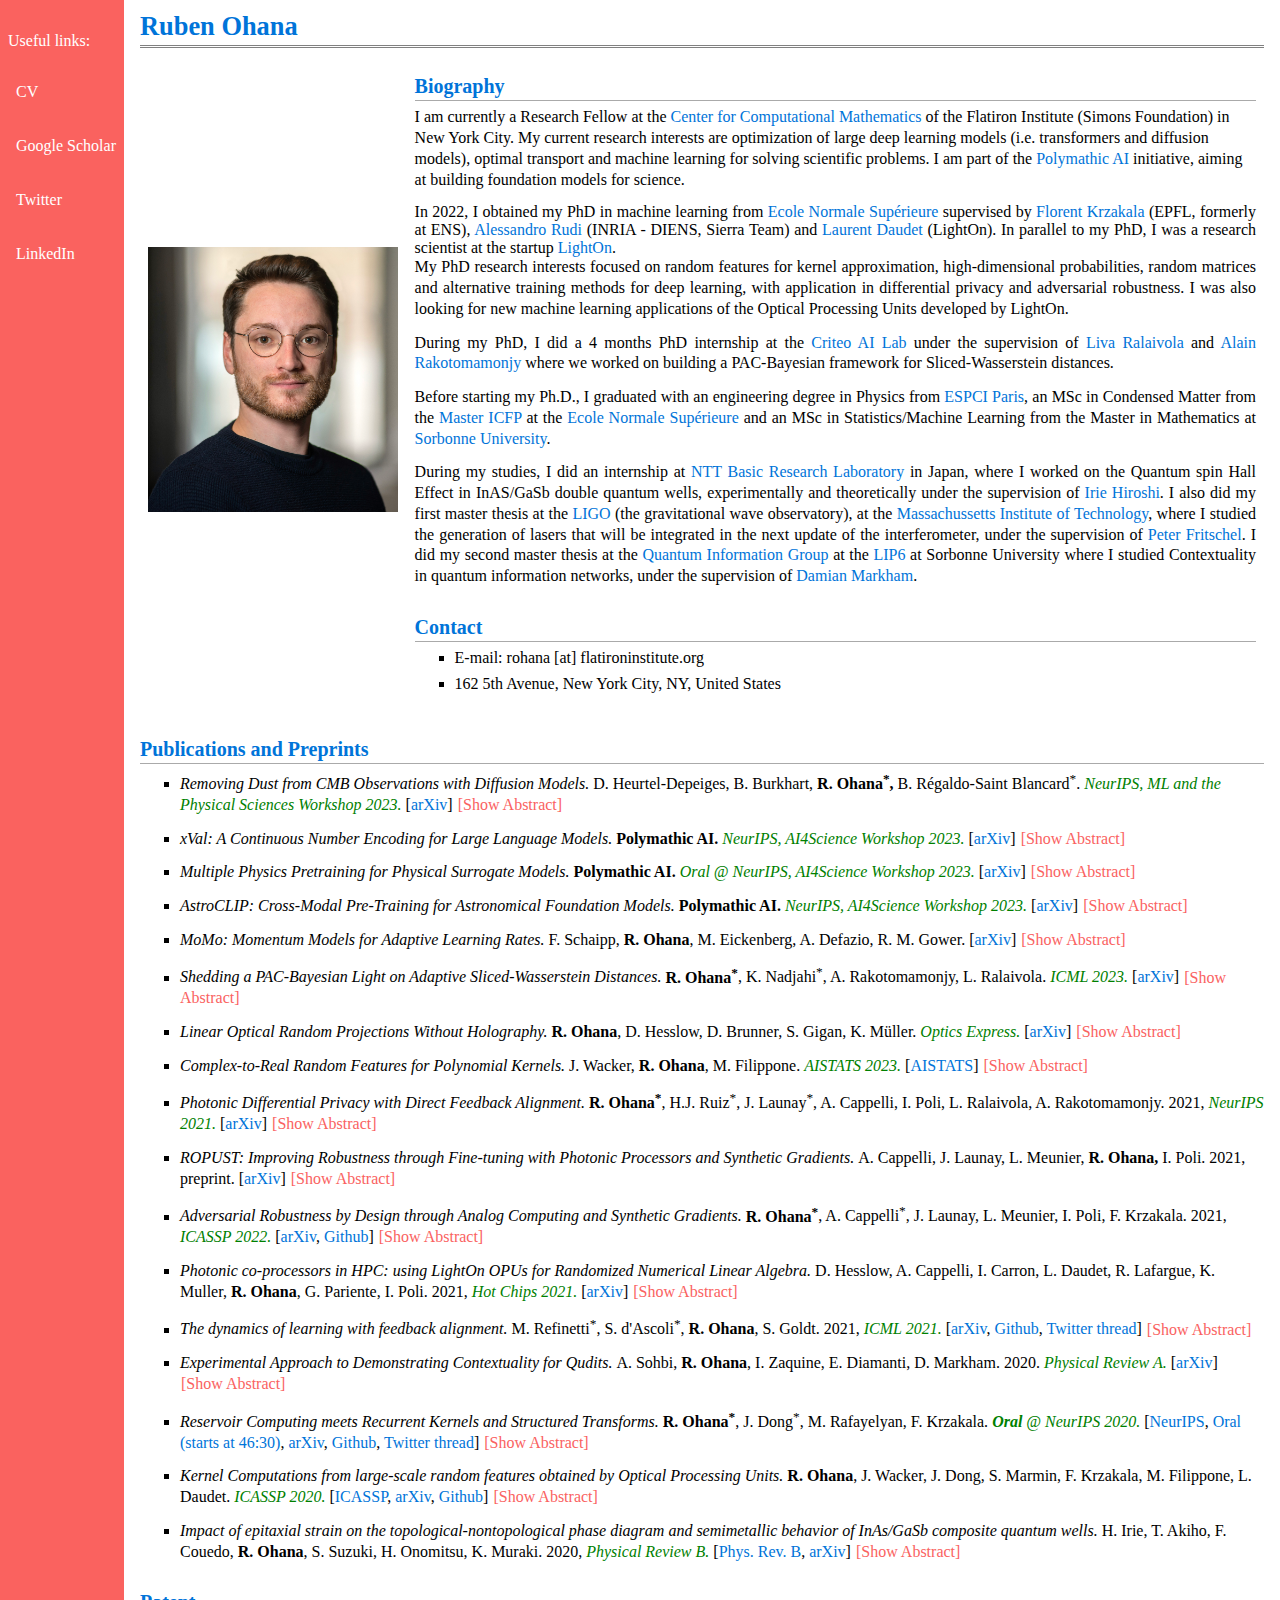
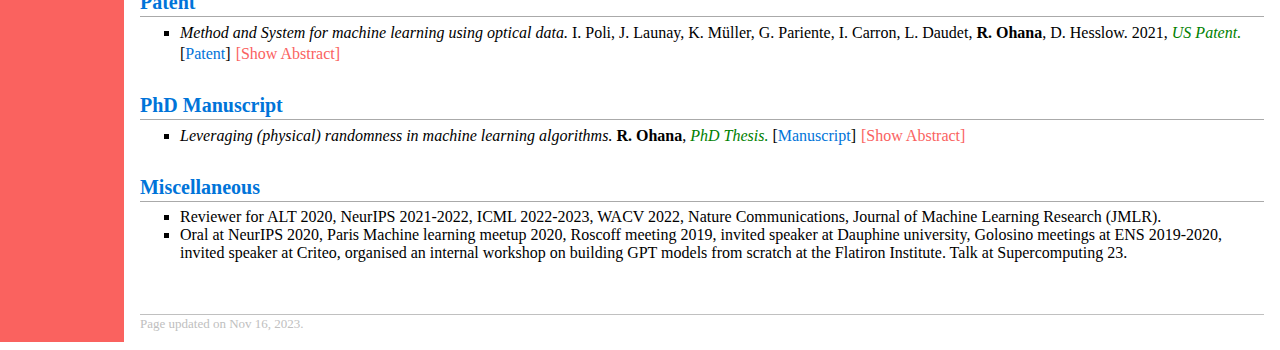
==== commit 42647ada: "Updated website" ====
--- a/index.html
+++ b/index.html
@@ -1,494 +1,222 @@
-<!DOCTYPE html>
-<!--
-  flatironinstitute.org
-  -->
-<html>
-  <head>
-    <!-- TODO: Add your name -->
-    <title>Scientist Name | Flatiron Institute</title>
-    <meta charset="utf-8" />
-    <meta
-      name="viewport"
-      content="width=device-width, initial-scale=1, user-scalable=no"
-    />
-    <!-- TODO: If you wish to use your center color scheme, please replace main.css with the center acronymn ex:
-      cca.css, ccb.css, etc
-    -->
-    <link rel="stylesheet" href="assets/css/main.css" />
-  </head>
-  <body class="is-preload">
-    <!-- Header -->
-    <header id="header">
-      <div class="inner">
-        <!-- TODO: Add a personal photo in /images folder or switch src link to avatar.jpg for a gray circle -->
-        <a href="#" class="image avatar"
-          ><img src="images/avatar-placeholder.jpg" alt=""
-        /></a>
-      </div>
-      <nav id="nav">
-        <ul>
-          <li>
-            <a
-              href="#about"
-              style="-webkit-tap-highlight-color: rgba(0, 0, 0, 0)"
-              >About</a
-            >
-          </li>
-          <li>
-            <a
-              href="#research"
-              style="-webkit-tap-highlight-color: rgba(0, 0, 0, 0)"
-              >Research</a
-            >
-          </li>
-          <li>
-            <a
-              href="#papers"
-              style="-webkit-tap-highlight-color: rgba(0, 0, 0, 0)"
-              >Papers</a
-            >
-          </li>
-          <li>
-            <a
-              href="#talks"
-              style="-webkit-tap-highlight-color: rgba(0, 0, 0, 0)"
-              >Talks</a
-            >
-          </li>
-          <li>
-            <a
-              href="#software"
-              style="-webkit-tap-highlight-color: rgba(0, 0, 0, 0)"
-              >Software</a
-            >
-          </li>
-          <li>
-            <a
-              href="#contact"
-              style="-webkit-tap-highlight-color: rgba(0, 0, 0, 0)"
-              >Contact</a
-            >
-          </li>
-        </ul>
-      </nav>
-    </header>
-    <!-- Main -->
-    <div id="main">
-      <!-- About -->
-      <section id="about">
-        <header class="major">
-          <!-- TODO: Add your name -->
-          <h2>Scientist Name, Ph.D.</h2>
-        </header>
-        <!-- TODO: Add your own bio -->
-        <p>
-          I'm a Flatiron Research Fellow in the
-          <a
-            href="https://www.simonsfoundation.org/flatiron/center-for-computational-biology/"
-            rel="noreferrer noopener"
-            target="_blank"
-            >Center for Computational Biology</a
-          >
-          at the
-          <a
-            href="https://www.simonsfoundation.org/flatiron/"
-            rel="noreferrer noopener"
-            target="_blank"
-            >Flatiron Institute</a
-          >
-          interested in lorem ipsum dolor sit amet. I received my Ph.D. in
-          Something from the University of Place, where I was advised by
-          professors First Scientist and Second Scientist. My research focuses
-          on consectetur adipiscing elit, sed do eiusmod tempor incididunt ut
-          labore et dolore magna aliqua. In the past, I have worked at Accumsan,
-          Lacus vel Facilisis and Volutpat Est.
-          <a href="pdfs/fakecv.pdf" rel="noreferrer noopener" target="_blank"
-            >Download my CV.</a
-          >
-        </p>
-      </section>
-      <!-- Research -->
-      <section id="research">
-        <h2>Research</h2>
-        <!-- TODO: Replace with project info and choose image type -->
-        <div class="row">
-          <article class="col-6 col-12-xsmall work-item">
-            <h3>Project With Popup Image</h3>
-            <p>
-              Project description. Lorem ipsum dolor sit amet, consectetur
-              adipiscing elit, sed do eiusmod tempor incididunt ut labore et
-              dolore magna aliqua.
-              <a href="#" rel="noreferrer noopener" target="_blank"
-                >Here is a link</a
-              >
-              to some relevant documentation.
-            </p>
-          </article>
-          <article class="col-6 col-12-xsmall work-item">
-            <a href="images/fulls/02.jpg" class="image fit thumb">
-              <!-- TODOL Add alt text for popup caption. -->
-              <img src="images/thumbs/02.jpg" alt="Captions come from the img alt attribute."/>
-            </a>
-          </article>
-          <article class="col-6 col-12-xsmall work-item">
-            <h3>Project Just Thumbnail</h3>
-            <p>
-              Project description. Lorem ipsum dolor sit amet, consectetur
-              adipiscing elit, sed do eiusmod tempor incididunt ut labore et
-              dolore magna aliqua. Ut enim ad minim veniam, quis nostrud
-              exercitation ullamco laboris nisi ut aliquip ex ea commodo
-              consequat.
-            </p>
-          </article>
-          <article class="col-6 col-12-xsmall work-item">
-            <img class="image fit" src="images/thumbs/03.jpg" alt="" />
-          </article>
-          <article class="col-6 col-12-xsmall work-item">
-            <h3>Project With Gif</h3>
-            <p>
-              James Webb Space Telescope is fully deployed, but there is much
-              more work to do. For live details,
-              <a
-                rel="noreferrer noopener"
-                target="_blank"
-                href="https://jwst.nasa.gov/content/webbLaunch/whereIsWebb.html"
-                >check out this data-driven infographic</a
-              >, which shows the status of Webb on its journey to L2 orbit. The
-              page constantly updates as Webb travels, deploys, and cools to
-              operating temperature.
-            </p>
-          </article>
-          <article class="col-6 col-12-xsmall work-item">
-            <img
-              class="image fit"
-              src="https://media.giphy.com/media/3o6ZtrDdmPIyO550U8/giphy.gif"
-              alt="James Webb"
-            />
-          </article>
-          <article class="col-6 col-12-xsmall work-item">
-            <h3>Project With Video Popup</h3>
-            <p>
-              Click to see the full video.
-              <i>The James Webb Space Telescope Mission Overview</i> was
-              photographed in 2019 at the Goddard Space Flight Center by Michael
-              McClare. This film and many others are available for viewing and
-              download at the
-              <a
-                rel="noreferrer noopener"
-                target="_blank"
-                href="https://images.nasa.gov/details-Mission_Overview_MASTER-h264"
-                >NASA Image and Video Library</a
-              >.
-            </p>
-          </article>
-          <article class="col-6 col-12-xsmall work-item">
-            <a href="images/fulls/movie.mp4" class="image fit thumb"
-              ><img src="images/thumbs/movie.jpg" alt="James Webb Overview"
-            /></a>
-          </article>
-          <article class="col-6 col-12-xsmall work-item">
-            <h3>Project With Inline Video</h3>
-            <p>
-              If you host video locally, you may want to include more than one
-              video format (ex: .mp4 and .ogg ) for greater browser
-              compatibility. Additionally, it is possible to embed a video
-              hosted on Vimeo, Youtube, or elsewhere. Just wrap the embed code
-              with an article tag to maintain the styling.
-            </p>
-          </article>
-          <article class="col-6 col-12-xsmall work-item">
-            <video width="auto" height="auto" controls class="image fit">
-              <source src="images/fulls/movie.mp4" type="video/mp4" />
-              <!-- TODO: You may wish to add an alternate ogg file type for greater browser compatibility -->
-              <!-- <source src="movie.ogg" type="video/ogg"> -->
-              Your browser does not support the video tag.
-            </video>
-          </article>
-          <article class="col-12 col-12-xsmall work-item">
-            <h3>Project Without Image</h3>
-            <p>
-              This description includes some example
-              <a
-                rel="noreferrer noopener"
-                target="_blank"
-                href="https://www.mathjax.org/"
-                >Mathjax</a
-              >, which is included with this template. Lorem ipsum dolor sit
-              amet, consectetur adipiscing elit, sed do eiusmod tempor
-              incididunt ut labore et dolore magna aliqua. Ut enim ad minim
-              veniam, quis nostrud exercitation ullamco laboris nisi ut aliquip
-              ex ea commodo consequat. Duis aute irure dolor in reprehenderit in
-              voluptate velit esse cillum dolore eu fugiat nulla pariatur.
-              Excepteur sint occaecat cupidatat non proident, sunt in culpa qui
-              officia deserunt mollit anim id est laborum. When \(a \ne 0\),
-              there are two solutions to \(ax^2 + bx + c = 0\) and they are $$x
-              = {-b \pm \sqrt{b^2-4ac} \over 2a}.$$
-            </p>
-          </article>
-        </div>
-      </section>
-      <!-- Papers -->
-      <section id="papers">
-        <h2>Selected Papers</h2>
-        <div class="row">
-          <div class="col-12 col-12-small">
-            <!-- TODO: Add your citations  -->
-            <ol>
-              <li>
-                David N Spergel, Licia Verde, Hiranya V Peiris, Eiichiro
-                Komatsu, MR Nolta, Charles L Bennett, Mark Halpern, Gary
-                Hinshaw, Norman Jarosik, Alan Kogut, M Limon, SS Meyer, L Page,
-                GS Tucker, JL Weiland, E Wollack, EL Wright,
-                <i
-                  >First-year Wilkinson Microwave Anisotropy Probe (WMAP)*
-                  observations: determination of cosmological parameters,</i
-                >
-                The Astrophysical Journal Supplement Series, 148 (2003-9), pp.
-                175-330.
-              </li>
-              <li>
-                Komatsu, E., “Seven-year Wilkinson Microwave Anisotropy Probe
-                (WMAP) Observations: Cosmological Interpretation”,
-                <i>The Astrophysical Journal Supplement Series</i>, vol. 192,
-                no. 2, 2011. doi:10.1088/0067-0049/192/2/18.
-              </li>
-              <li>
-                Komatsu, E., “Five-Year Wilkinson Microwave Anisotropy Probe
-                Observations: Cosmological Interpretation”,
-                <i>The Astrophysical Journal Supplement Series</i>, vol. 180,
-                no. 2, pp. 330–376, 2009. doi:10.1088/0067-0049/180/2/330.
-                <!-- TODO: For PDF downloads -->
-                <a
-                  href="pdfs/fakepaper.pdf"
-                  rel="noreferrer noopener"
-                  target="_blank"
-                  class="button primary icon xsmall solid fa-download"
-                  >PDF</a
-                >
-              </li>
-              <li>
-                Spergel, D. N. and Steinhardt, P. J., “Observational Evidence
-                for Self-Interacting Cold Dark Matter”,
-                <i>Physical Review Letters</i>, vol. 84, no. 17, pp. 3760–3763,
-                2000. doi:10.1103/PhysRevLett.84.3760.
-                <!-- TODO: Add external links -->
-                <a
-                  href="#"
-                  rel="noreferrer noopener"
-                  target="_blank"
-                  class="button primary icon xsmall solid fa-external-link-alt"
-                  >arXiv</a
-                >
-              </li>
-              <li>
-                Spergel, D., “Wide-Field InfrarRed Survey Telescope-Astrophysics
-                Focused Telescope Assets WFIRST-AFTA 2015 Report”,
-                <i>arXiv e-prints</i>, 2015.
-                <!-- TODO: For PDF downloads -->
-                <a
-                  href="pdfs/fakepaper.pdf"
-                  rel="noreferrer noopener"
-                  target="_blank"
-                  class="button primary icon xsmall solid fa-download"
-                  >PDF</a
-                >
-                <a
-                  href="#"
-                  rel="noreferrer noopener"
-                  target="_blank"
-                  class="button primary icon xsmall solid fa-external-link-alt"
-                  >DOI</a
-                >
-              </li>
-            </ol>
-            <ul class="actions">
-              <!-- TODO: Add link to database of all papers -->
-              <li>
-                <a
-                  href="https://ui.adsabs.harvard.edu/search/filter_database_fq_database=OR&filter_database_fq_database=database:%22astronomy%22&q=author%3A(%22Spergel%22)&fq=%7B!type%3Daqp%20v%3D%24fq_database%7D&fq_database=(database%3A%22astronomy%22)&sort=score%20desc&format=SHORT&unprocessed_parameter=qform&unprocessed_parameter=Relative%20Weights&unprocessed_parameter=Use%20For%20Weighting&unprocessed_parameter=Weighted%20Scoring/"
-                  rel="noreferrer noopener"
-                  target="_blank"
-                  class="button"
-                  >All Publications</a
-                >
-              </li>
-            </ul>
-          </div>
-        </div>
-      </section>
-      <!-- Talks -->
-      <section id="talks">
-        <h2>Talks</h2>
-        <div class="row">
-          <div class="col-12 col-12-small">
-            <!-- TODO: Add talks  -->
-            <ul>
-              <li>
-                <a href="#"
-                  >Illuminating the History of the Universe with the Cosmic
-                  Microwave Background</a
-                >, Presidential Lecture Series, University
-              </li>
-              <li>
-                <a href="#">Introduction to WFIRST/AFTA Mission,</a>University
-                of Something
-              </li>
-              <li><a href="#">Recent Results from ACT </a>at IPMU</li>
-              <li><a href="#">New Cosmology Talk</a>, Conference, Place</li>
-              <li>
-                My popular talk on "Taking the Universe's Baby Picture" is
-                available online at <a href="#">UCTV</a>.
-              </li>
-            </ul>
-          </div>
-        </div>
-      </section>
-      <!-- Software -->
-      <section id="software">
-        <h2>Software</h2>
-        <!-- TODO: Add Software  -->
-        <p>I contribute to a number of open source software projects.</p>
-        <div class="table-wrapper">
-          <table class="alt">
-            <thead>
-              <tr>
-                <th>Name</th>
-                <th>Description</th>
-              </tr>
-            </thead>
-            <tbody>
-              <tr>
-                <td><a href="#">Item One</a></td>
-                <td>
-                  Lorem ipsum dolor sit amet, consectetur adipiscing elit.
-                </td>
-              </tr>
-              <tr>
-                <td><a href="#">Item Two</a></td>
-                <td>
-                  Vis sunt in culpa qui officia deserunt mollit anim id est
-                  laborum.
-                </td>
-              </tr>
-              <tr>
-                <td><a href="#">Item Three</a></td>
-                <td>
-                  Ut sed do eiusmod tempor incididunt ut labore et dolore magna
-                  aliqua.
-                </td>
-              </tr>
-              <tr>
-                <td><a href="#">Item Four</a></td>
-                <td>
-                  Ut enim ad minim veniam, quis nostrud exercitation ullamco
-                  laboris.
-                </td>
-              </tr>
-              <tr>
-                <td><a href="#">Item Five</a></td>
-                <td>
-                  Duis aute irure dolor in reprehenderit in voluptate velit.
-                </td>
-              </tr>
-            </tbody>
-          </table>
-        </div>
-      </section>
-      <!-- Contact -->
-      <section id="contact">
-        <h2>Contact</h2>
-        <div class="row">
-          <div class="col-6 col-12-small">
-            <ul class="labeled-icons">
-              <li>
-                <h3 class="icon solid fa-home">
-                  <span class="label">Address</span>
-                </h3>
-                <a href="http://flatironinstitute.org">Flatiron Institute</a
-                ><br />
-                162 Fifth Avenue<br />
-                New York, NY 10010<br />
-                United States
-              </li>
-              <li>
-                <!-- TODO: Add phone if you want -->
-                <h3 class="icon solid fa-mobile-alt">
-                  <span class="label">Phone</span>
-                </h3>
-                000-000-0000
-              </li>
-              <li>
-                <h3 class="icon solid fa-envelope">
-                  <span class="label">Email</span>
-                </h3>
-                <!-- TODO: Add email -->
-                <a href="mailto:USER_EMAIL"
-                  >USER_NAME[at]flatironinstitute.org</a
-                >
-              </li>
-            </ul>
-            <ul class="icons">
-              <!-- TODO: Add your social media handles here -->
-              <!-- Other icons are available here: https://fontawesome.com/v4.7/icons/ just change the fa-tag -->
-              <li>
-                <a href="#" class="icon brands fa-twitter"
-                  ><span class="label">Twitter</span></a
-                >
-              </li>
-              <li>
-                <a href="#" class="icon brands fa-github"
-                  ><span class="label">Github</span></a
-                >
-              </li>
-              <li>
-                <a href="#" class="icon brands fa-instagram"
-                  ><span class="label">Instagram</span></a
-                >
-              </li>
-              <li>
-                <a href="#" class="icon brands fa-facebook"
-                  ><span class="label">Facebook</span></a
-                >
-              </li>
-              <li>
-                <a href="#" class="icon brands fa-vimeo"
-                  ><span class="label">Vimeo</span></a
-                >
-              </li>
-            </ul>
-          </div>
-        </div>
-      </section>
-    </div>
-    <!-- Footer -->
-    <footer id="footer">
-      <div class="inner">
-        <a
-          href="https://www.simonsfoundation.org/flatiron/"
-          class="image logo"
-          target="_blank"
-          id="logo"
-          rel="noreferrer noopener"
-        >
-          <img src="images/Flatiron+Institute_white.svg" alt="logo" id="logo-icon" style="border-radius: 0;" />
-        </a>
-      </div>
-    </footer>
-    <!-- Scripts -->
-    <script src="assets/js/jquery.min.js"></script>
-    <script src="assets/js/jquery.poptrox.min.js"></script>
-    <script src="assets/js/jquery.scrollex.min.js"></script>
-    <script src="assets/js/jquery.scrolly.min.js"></script>
-    <script src="assets/js/browser.min.js"></script>
-    <script src="assets/js/breakpoints.min.js"></script>
-    <script src="assets/js/util.js"></script>
-    <script src="assets/js/main.js"></script>
-    <!-- TODO: Remove if not using Mathjax -->
-    <script src="https://polyfill.io/v3/polyfill.min.js?features=es6"></script>
-    <script
-      id="MathJax-script"
-      async
-      src="https://cdn.jsdelivr.net/npm/mathjax@3/es5/tex-mml-chtml.js"
-    ></script>
-  </body>
-</html>
+<!DOCTYPE html PUBLIC "-//W3C//DTD XHTML 1.1//EN"
+  "http://www.w3.org/TR/xhtml11/DTD/xhtml11.dtd">
+<html xmlns="http://www.w3.org/1999/xhtml" xml:lang="en">
+<head>
+<style>
+div {
+  text-align: justify;
+  text-justify: inter-word;
+}
+</style>
+<meta name="generator" content="jemdoc, see http://jemdoc.jaboc.net/" />
+<meta http-equiv="Content-Type" content="text/html;charset=utf-8" />
+<link rel="stylesheet" href="jemdoc.css" type="text/css" />
+<title>Ruben Ohana</title>
+</head>
+<body>
+<table summary="Table for page layout." id="tlayout">
+<tr valign="top">
+<td id="layout-menu">
+
+<div class="menu-item">Useful links:</div>
+<div class="menu-item"><a href="CV.pdf" target="_blank">CV</a></div>
+<div class="menu-item"><a href="https://scholar.google.fr/citations?user=F9qNg2wAAAAJ&hl=en" target="_blank"> Google Scholar</a></div>
+<!--<div class="menu-item"><a href="https://www.semanticscholar.org/author/Ruben-Ohana/1379502843" target="_blank"> Semantic Scholar</a></div>-->
+<div class="menu-item"><a href="https://twitter.com/oharub" target="_blank"> Twitter</a></div>
+<div class="menu-item"><a href="https://www.linkedin.com/in/rubenohana/" target="_blank"> LinkedIn</a></div>
+
+</td>
+<td id="layout-content">
+<div id="toptitle">
+<h1>Ruben Ohana</h1>
+</div>
+<table class="imgtable"><tr><td>
+<img src="Headshot.jpeg" alt="" width="250px" />&nbsp;</td>
+<td align="left"><h2>Biography</h2>
+    <p>I am currently a  Research Fellow at the <a href = "https://www.simonsfoundation.org/flatiron/center-for-computational-mathematics/"> Center for Computational Mathematics</a> of the Flatiron Institute (Simons Foundation) in New York City. My current research interests are optimization of large deep learning models (i.e. transformers and diffusion models), optimal transport and machine learning for solving scientific problems. I am part of the <a href="https://polymathic-ai.org/">Polymathic AI</a> initiative, aiming at building foundation models for science. </p>
+<p> <div>In 2022, I obtained my PhD in machine learning  from <a href="https://www.ens.psl.eu "> Ecole Normale Supérieure</a> supervised by <a href="https://florentkrzakala.com/"> Florent Krzakala</a> (EPFL, formerly at ENS),<a href="https://www.di.ens.fr/~rudi/"> Alessandro Rudi</a> (INRIA - DIENS, Sierra Team) and  <a href="https://scholar.google.fr/citations?user=PCIAcfUAAAAJ&hl=en">Laurent Daudet</a> (LightOn). In parallel to my PhD, I was a research scientist at the startup <a href="https://lighton.ai/" > LightOn</a>.
+<p>My PhD research interests focused on random features for kernel approximation, high-dimensional probabilities, random matrices and alternative training methods for deep learning, with application in differential privacy and adversarial robustness. I was also looking for new machine learning applications of the  Optical Processing Units developed by LightOn. 
+<p>During my PhD, I did a 4 months PhD internship at the <a href ="https://ailab.criteo.com/">Criteo AI Lab</a> under the supervision of <a href="https://pageperso.lis-lab.fr/~liva.ralaivola/doku.php"> Liva Ralaivola</a> and <a href = "https://scholar.google.fr/citations?user=INHspc0AAAAJ&hl=en"> Alain Rakotomamonjy</a> where we worked on building a PAC-Bayesian framework for Sliced-Wasserstein distances.</p>
+<p>Before starting my Ph.D., I graduated with an engineering degree in Physics from <a href="https://www.espci.psl.eu/en/"> ESPCI Paris</a>, an MSc in Condensed Matter from the  <a href="https://www.phys.ens.fr/spip.php?rubrique284&lang=en"> Master ICFP</a> at the <a href="https://www.ens.psl.eu "> Ecole Normale Supérieure</a> and an MSc in Statistics/Machine Learning from the Master in Mathematics at <a href="https://www.sorbonne-universite.fr/en/university"> Sorbonne University</a>.
+<p>During my studies, I did an internship at <a href="http://www.brl.ntt.co.jp/E/">NTT Basic Research Laboratory</a> in Japan, where I worked on the Quantum spin Hall Effect in InAS/GaSb double quantum wells, experimentally and theoretically under the supervision of <a href="http://www.brl.ntt.co.jp/people/irie.hiroshi/">Irie Hiroshi</a>. I also did my first master thesis at the <a href="https://www.ligo.caltech.edu/"> LIGO</a> (the gravitational wave observatory), at the <a href="https://www.mit.edu/">Massachussetts Institute of Technology</a>, where I studied the generation of lasers that will be integrated in the next update of the interferometer, under the supervision of <a href="https://space.mit.edu/people/fritschel-peter-k/">Peter Fritschel</a>. I did my second master thesis at the <a href="http://www.quantuminfolip6.fr/">Quantum Information Group</a> at the <a href="https://www.lip6.fr/?LANG=en LIP6"> LIP6</a> at Sorbonne University where I studied Contextuality in quantum information networks, under the supervision of <a href="https://damianmarkham.weebly.com/">Damian Markham</a>. </p> 	</div>
+
+
+<h2>Contact</h2>
+<ul>
+<li><p>E-mail: rohana [at] flatironinstitute.org <br />
+</li>
+<li><p>162 5th Avenue, New York City, NY, United States</a> </p> 
+</li>
+</ul>
+</td></tr></table>
+<h2>Publications and Preprints</h2>
+
+<ul>
+  <li><p><i>Removing Dust from CMB Observations with Diffusion Models. </i> D. Heurtel-Depeiges, B. Burkhart, <b>R. Ohana<sup>*</sup>,</b> B. Régaldo-Saint Blancard<sup>*</sup>. <i style="color:green;"> NeurIPS, ML and the Physical Sciences Workshop 2023.</i> [<a href="https://arxiv.org/abs/2310.16285">arXiv</a>] <span class="toggle-trigger">[Show Abstract]<span>
+  <div class="toggle-wrap">
+  <b>Abstract:</b> In cosmology, the quest for primordial B-modes in cosmic microwave background (CMB) observations has highlighted the critical need for a refined model of the Galactic dust foreground. We investigate diffusion-based modeling of the dust foreground and its interest for component separation. Under the assumption of a Gaussian CMB with known cosmology (or covariance matrix), we show that diffusion models can be trained on examples of dust emission maps such that their sampling process directly coincides with posterior sampling in the context of component separation. We illustrate this on simulated mixtures of dust emission and CMB. We show that common summary statistics (power spectrum, Minkowski functionals) of the components are well recovered by this process. We also introduce a model conditioned by the CMB cosmology that outperforms models trained using a single cosmology on component separation. Such a model will be used in future work for diffusion-based cosmological inference. </div></p>
+  </li>
+  </ul>
+
+<ul>
+  <li><p><i>xVal: A Continuous Number Encoding for Large Language Models. </i> <b>Polymathic AI.</b> <i style="color:green;"> NeurIPS, AI4Science Workshop 2023.</i> [<a href="https://arxiv.org/abs/2310.02989">arXiv</a>] <span class="toggle-trigger">[Show Abstract]<span>
+  <div class="toggle-wrap">
+  <b>Abstract:</b> Large Language Models have not yet been broadly adapted for the analysis of scientific datasets due in part to the unique difficulties of tokenizing numbers. We propose xVal, a numerical encoding scheme that represents any real number using just a single token. xVal represents a given real number by scaling a dedicated embedding vector by the number value. Combined with a modified number-inference approach, this strategy renders the model end-to-end continuous when considered as a map from the numbers of the input string to those of the output string. This leads to an inductive bias that is generally more suitable for applications in scientific domains. We empirically evaluate our proposal on a number of synthetic and real-world datasets. Compared with existing number encoding schemes, we find that xVal is more token-efficient and demonstrates improved generalization.  </div></p>
+  </li>
+  </ul>
+
+<ul>
+  <li><p><i>Multiple Physics Pretraining for Physical Surrogate Models. </i> <b>Polymathic AI.</b> <i style="color:green;"> Oral @ NeurIPS, AI4Science Workshop 2023.</i> [<a href="https://arxiv.org/abs/2310.02994">arXiv</a>] <span class="toggle-trigger">[Show Abstract]<span>
+  <div class="toggle-wrap">
+  <b>Abstract:</b> We introduce multiple physics pretraining (MPP), an autoregressive task-agnostic pretraining approach for physical surrogate modeling. MPP involves training large surrogate models to predict the dynamics of multiple heterogeneous physical systems simultaneously by learning features that are broadly useful across diverse physical tasks. In order to learn effectively in this setting, we introduce a shared embedding and normalization strategy that projects the fields of multiple systems into a single shared embedding space. We validate the efficacy of our approach on both pretraining and downstream tasks over a broad fluid mechanics-oriented benchmark. We show that a single MPP-pretrained transformer is able to match or outperform task-specific baselines on all pretraining sub-tasks without the need for finetuning. For downstream tasks, we demonstrate that finetuning MPP-trained models results in more accurate predictions across multiple time-steps on new physics compared to training from scratch or finetuning pretrained video foundation models. We open-source our code and model weights trained at multiple scales for reproducibility and community experimentation.  </div></p>
+  </li>
+  </ul>
+
+<ul>
+  <li><p><i>AstroCLIP: Cross-Modal Pre-Training for Astronomical Foundation Models. </i> <b>Polymathic AI.</b> <i style="color:green;"> NeurIPS, AI4Science Workshop 2023.</i> [<a href="https://arxiv.org/abs/2310.03024">arXiv</a>] <span class="toggle-trigger">[Show Abstract]<span>
+  <div class="toggle-wrap">
+  <b>Abstract:</b> We present AstroCLIP, a strategy to facilitate the construction of astronomical foundation models that bridge the gap between diverse observational modalities. We demonstrate that a cross-modal contrastive learning approach between images and optical spectra of galaxies yields highly informative embeddings of both modalities. In particular, we apply our method on multi-band images and optical spectra from the Dark Energy Spectroscopic Instrument (DESI), and show that: (1) these embeddings are well-aligned between modalities and can be used for accurate cross-modal searches, and (2) these embeddings encode valuable physical information about the galaxies -- in particular redshift and stellar mass -- that can be used to achieve competitive zero- and few- shot predictions without further finetuning. Additionally, in the process of developing our approach, we also construct a novel, transformer-based model and pretraining approach for processing galaxy spectra. </div></p>
+  </li>
+  </ul>
+<ul>
+<li><p><i>MoMo: Momentum Models for Adaptive Learning Rates. </i> F. Schaipp, <b>R. Ohana</b>, M. Eickenberg, A. Defazio, R. M. Gower. [<a href="https://arxiv.org/abs/2305.07583">arXiv</a>] <span class="toggle-trigger">[Show Abstract]<span>
+<div class="toggle-wrap">
+<b>Abstract:</b> Training a modern machine learning architecture on a new task requires extensive learning-rate tuning, which comes at a high computational cost. Here we develop new adaptive learning rates that can be used with any momentum method, and require less tuning to perform well. We first develop MoMo, a Momentum Model based adaptive learning rate for SGD-M (Stochastic gradient descent with momentum). MoMo uses momentum estimates of the batch losses and gradients sampled at each iteration to build a model of the loss function. Our model also makes use of any known lower bound of the loss function by using truncation, e.g. most losses are lower-bounded by zero. We then approximately minimize this model at each iteration to compute the next step. We show how MoMo can be used in combination with any momentum-based method, and showcase this by developing MoMo-Adam - which is Adam with our new model-based adaptive learning rate. Additionally, for losses with unknown lower bounds, we develop on-the-fly estimates of a lower bound, that are incorporated in our model. Through extensive numerical experiments, we demonstrate that MoMo and MoMo-Adam improve over SGD-M and Adam in terms of accuracy and robustness to hyperparameter tuning for training image classifiers on MNIST, CIFAR10, CIFAR100, Imagenet, recommender systems on the Criteo dataset, and a transformer model on the translation task IWSLT14.  </div></p>
+</li>
+</ul>
+<ul>
+<li><p><i>Shedding a PAC-Bayesian Light on Adaptive Sliced-Wasserstein Distances. </i> <b>R. Ohana<sup>*</sup></b>, K. Nadjahi<sup>*</sup>, A. Rakotomamonjy, L. Ralaivola. <i style="color:green;"> ICML 2023.</i> [<a href="https://arxiv.org/abs/2206.03230">arXiv</a>] <span class="toggle-trigger">[Show Abstract]<span>
+<div class="toggle-wrap">
+<b>Abstract:</b> The Sliced-Wasserstein distance (SW) is a computationally efficient and theoretically grounded alternative to the Wasserstein distance. Yet, the literature on its statistical properties with respect to the distribution of slices, beyond the uniform measure, is scarce. To bring new contributions to this line of research, we leverage the PAC-Bayesian theory and the central observation that SW actually hinges on a slice-distribution-dependent Gibbs risk, the kind of quantity PAC-Bayesian bounds have been designed to characterize. We provide four types of results: i) PAC-Bayesian generalization bounds that hold on what we refer as adaptive Sliced-Wasserstein distances, i.e. distances defined with respect to any distribution of slices, ii) a procedure to learn the distribution of slices that yields a maximally discriminative SW, by optimizing our PAC-Bayesian bounds, iii) an insight on how the performance of the so-called distributional Sliced-Wasserstein distance may be explained through our theory, and iv) empirical illustrations of our findings. </div></p>
+</li>
+</ul>
+
+<ul>
+<li><p><i>Linear Optical Random Projections Without Holography. </i> <b>R. Ohana</b>, D. Hesslow, D. Brunner, S. Gigan, K. Müller. <i style="color:green;"> Optics Express.</i> [<a href="https://arxiv.org/abs/2305.12988">arXiv</a>] <span class="toggle-trigger">[Show Abstract]<span>
+<div class="toggle-wrap">
+<b>Abstract:</b> We introduce a novel method to perform linear optical random projections without the need for holography. Our method consists of a computationally trivial combination of multiple intensity measurements to mitigate the information loss usually associated with the absolute-square non-linearity imposed by optical intensity measurements. Both experimental and numerical findings demonstrate that the resulting matrix consists of real-valued, independent, and identically distributed (i.i.d.) Gaussian random entries. Our optical setup is simple and robust, as it does not require interference between two beams. We demonstrate the practical applicability of our method by performing dimensionality reduction on high-dimensional data, a common task in randomized numerical linear algebra with relevant applications in machine learning.  </div></p>
+</li>
+</ul>
+
+<ul>
+<li><p><i>Complex-to-Real Random Features for Polynomial Kernels. </i> J. Wacker, <b>R. Ohana</b>, M. Filippone. <i style="color:green;"> AISTATS 2023.</i> [<a href="https://proceedings.mlr.press/v206/wacker23a/wacker23a.pdf">AISTATS</a>] <span class="toggle-trigger">[Show Abstract]<span>
+<div class="toggle-wrap">
+<b>Abstract:</b> Kernel methods are ubiquitous in statistical modeling due to their theoretical guarantees as well as their competitive empirical performance. Polynomial kernels are of particular importance as their feature maps model the interactions between the dimensions of the input data. However, the construction time of explicit feature maps scales exponentially with the polynomial degree and a naive application of the kernel trick does not scale to large datasets. In this work, we propose Complex-to-Real (CtR) random features for polynomial kernels that leverage intermediate complex random projections and can yield kernel estimates with much lower variances than their real-valued analogs. The resulting features are real-valued, simple to construct and have the following advantages over the state-of-the-art: 1) shorter construction times, 2) lower kernel approximation errors for commonly used degrees, 3) they enable us to obtain a closed-form expression for their variance. </li>
+</ul>
+
+<ul>
+<li><p><i>Photonic Differential Privacy with Direct Feedback Alignment. </i> <b>R. Ohana<sup>*</sup></b>, H.J. Ruiz<sup>*</sup>, J. Launay<sup>*</sup>, A. Cappelli, I. Poli, L. Ralaivola, A. Rakotomamonjy.  2021, <i style="color:green;"> NeurIPS 2021.</i> [<a href="https://proceedings.neurips.cc/paper/2021/file/b8c4c8b2271787e2f78b5fe2ce193caa-Paper.pdf">arXiv</a>] <span class="toggle-trigger">[Show Abstract]<span>
+<div class="toggle-wrap">
+<b>Abstract:</b> Optical Processing Units (OPUs) -- low-power photonic chips dedicated to large scale random projections -- have been used in previous work to train deep neural networks using Direct Feedback Alignment (DFA), an effective alternative to backpropagation. Here, we demonstrate how to leverage the intrinsic noise of optical random projections to build a differentially private DFA mechanism, making OPUs a solution of choice to provide a private-by-design training. We provide a theoretical analysis of our adaptive privacy mechanism, carefully measuring how the noise of optical random projections propagates in the process and gives rise to provable Differential Privacy. Finally, we conduct experiments demonstrating the ability of our learning procedure to achieve solid end-task performance. 
+</div></p>
+</li>
+</ul>
+
+<ul>
+<li><p><i>ROPUST: Improving Robustness through Fine-tuning with Photonic Processors and Synthetic Gradients. </i> A. Cappelli, J. Launay, L. Meunier, <b> R. Ohana,</b> I. Poli.  2021, preprint. [<a href="https://arxiv.org/abs/2108.04217">arXiv</a>] <span class="toggle-trigger">[Show Abstract]<span>
+<div class="toggle-wrap">
+<b>Abstract:</b> Robustness to adversarial attacks is typically obtained through expensive adversarial training with Projected Gradient Descent. Here we introduce ROPUST, a remarkably simple and efficient method to leverage robust pre-trained models and further increase their robustness, at no cost in natural accuracy. Our technique relies on the use of an Optical Processing Unit (OPU), a photonic co-processor, and a fine-tuning step performed with Direct Feedback Alignment, a synthetic gradient training scheme. We test our method on nine different models against four attacks in RobustBench, consistently improving over state-of-the-art performance. We perform an ablation study on the single components of our defense, showing that robustness arises from parameter obfuscation and the alternative training method. We also introduce phase retrieval attacks, specifically designed to increase the threat level of attackers against our own defense. We show that even with state-of-the-art phase retrieval techniques, ROPUST remains an effective defense.  
+</div></p>
+</li>
+</ul>
+
+<ul>
+<li><p><i>Adversarial Robustness by Design through Analog Computing and Synthetic Gradients. </i><b>R. Ohana<sup>*</sup></b>, A. Cappelli<sup>*</sup>, J. Launay, L. Meunier, I. Poli, F. Krzakala.  2021, <i style="color:green;"> ICASSP 2022.</i> [<a href="https://arxiv.org/abs/2101.02115">arXiv</a>, <a href="https://github.com/lightonai/adversarial-robustness-by-design">Github</a>] <span class="toggle-trigger">[Show Abstract]<span>
+<div class="toggle-wrap">
+<b>Abstract:</b> We propose a new defense mechanism against adversarial attacks inspired by an optical co-processor, providing robustness without compromising natural accuracy in both white-box and black-box settings. This hardware co-processor performs a nonlinear fixed random transformation, where the parameters are unknown and impossible to retrieve with sufficient precision for large enough dimensions. In the white-box setting, our defense works by obfuscating the parameters of the random projection. Unlike other defenses relying on obfuscated gradients, we find we are unable to build a reliable backward differentiable approximation for obfuscated parameters. Moreover, while our model reaches a good natural accuracy with a hybrid backpropagation - synthetic gradient method, the same approach is suboptimal if employed to generate adversarial examples. We find the combination of a random projection and binarization in the optical system also improves robustness against various types of black-box attacks. Finally, our hybrid training method builds robust features against transfer attacks. We demonstrate our approach on a VGG-like architecture, placing the defense on top of the convolutional features, on CIFAR-10 and CIFAR-100.
+</div></p>
+</li>
+</ul>
+
+<ul>
+<li><p><i>Photonic co-processors in HPC: using LightOn OPUs for Randomized Numerical Linear Algebra. </i> D. Hesslow, A. Cappelli, I. Carron, L. Daudet, R. Lafargue, K. Muller, <b>R. Ohana</b>, G. Pariente, I. Poli.  2021, <i style="color:green;">Hot Chips 2021.</i> [<a href="https://arxiv.org/abs/2104.14429">arXiv</a>] <span class="toggle-trigger">[Show Abstract]<span>
+<div class="toggle-wrap">
+<b>Abstract:</b> Randomized Numerical Linear Algebra (RandNLA) is a powerful class of methods, widely used in High Performance Computing (HPC). RandNLA provides approximate solutions to linear algebra functions applied to large signals, at reduced computational costs. However, the randomization step for dimensionality reduction may itself become the computational bottleneck on traditional hardware. Leveraging near constant-time linear random projections delivered by LightOn Optical Processing Units we show that randomization can be significantly accelerated, at negligible precision loss, in a wide range of important RandNLA algorithms, such as RandSVD or trace estimators. 
+</div></p>
+</li>
+</ul>
+
+<ul>
+<li><p><i>The dynamics of learning with feedback alignment. </i> M. Refinetti<sup>*</sup>, S. d'Ascoli<sup>*</sup>, <b> R. Ohana</b>, S. Goldt.  2021,  <i style="color:green;"> ICML 2021. </i> [<a href="https://arxiv.org/abs/2011.12428">arXiv</a>, <a href="https://github.com/sdascoli/dfa-landscape">Github</a>, <a href="https://twitter.com/sdgoldt/status/1337076670025568257"> Twitter thread</a>] <span class="toggle-trigger">[Show Abstract]<span>
+<div class="toggle-wrap">
+<b>Abstract:</b> Direct Feedback Alignment (DFA) is emerging as an efficient and biologically plausible alternative to the ubiquitous backpropagation algorithm for training deep neural networks. Despite relying on random feedback weights for the backward pass, DFA successfully trains state-of-the-art models such as Transformers. On the other hand, it notoriously fails to train convolutional networks. An understanding of the inner workings of DFA to explain these diverging results remains elusive. Here, we propose a theory for the success of DFA. We first show that learning in shallow networks proceeds in two steps: an alignment phase, where the model adapts its weights to align the approximate gradient with the true gradient of the loss function, is followed by a memorisation phase, where the model focuses on fitting the data. This two-step process has a degeneracy breaking effect: out of all the low-loss solutions in the landscape, a network trained with DFA naturally converges to the solution which maximises gradient alignment. We also identify a key quantity underlying alignment in deep linear networks: the conditioning of the alignment matrices. The latter enables a detailed understanding of the impact of data structure on alignment, and suggests a simple explanation for the well-known failure of DFA to train convolutional neural networks. Numerical experiments on MNIST and CIFAR10 clearly demonstrate degeneracy breaking in deep non-linear networks and show that the align-then-memorize process occurs sequentially from the bottom layers of the network to the top. 
+</div></p>
+</li>
+</ul>
+
+<ul>
+<li><p><i>Experimental Approach to Demonstrating Contextuality for Qudits. </i>A. Sohbi, <b> R. Ohana</b>, I. Zaquine, E. Diamanti, D. Markham. 2020. <i style="color:green;"> Physical Review A.</i> [<a href="https://arxiv.org/abs/2010.13278">arXiv</a>] <span class="toggle-trigger">[Show Abstract]<span>
+<div class="toggle-wrap">
+<b>Abstract:</b> We propose a method to experimentally demonstrate contextuality with a family of tests for qudits. The experiment we propose uses a qudit encoded in the path of a single photon and its temporal degrees of freedom. We consider the impact of noise on the effectiveness of these tests, taking the approach of ontologically faithful non-contextuality. In this approach, imperfections in the experimental set up must be taken into account in any faithful ontological (classical) model, which limits how much the statistics can deviate within different contexts. In this way we bound the precision of the experimental setup under which ontologically faithful non-contextual models can be refuted. We further consider the noise tolerance through different types of decoherence models on different types of encodings of qudits. We quantify the effect of the decoherence on the required precision for the experimental setup in order to demonstrate contextuality in this broader sense.  
+</div></p>
+</li>
+</ul>
+
+<ul>
+<li><p> <i>Reservoir Computing meets Recurrent Kernels and Structured Transforms. </i> <b>R. Ohana<sup>*</sup></b>, J. Dong<sup>*</sup>, M. Rafayelyan, F. Krzakala. <i style="color:green;"><b>Oral</b> @ NeurIPS 2020.</i> [<a href="https://papers.nips.cc/paper/2020/file/c348616cd8a86ee661c7c98800678fad-Paper.pdf" >NeurIPS</a>, <a href="https://nips.cc/virtual/2020/public/session_oral_21072.html" > Oral (starts at 46:30)</a>, <a href="https://arxiv.org/abs/2006.07310">arXiv</a>, <a href="https://github.com/rubenohana/Reservoir-computing-kernels">Github</a>, <a href="https://twitter.com/oharub/status/1319634001330667521"> Twitter thread</a>] <span class="toggle-trigger">[Show Abstract]<span>
+<div class="toggle-wrap">
+<b>Abstract:</b> Reservoir Computing is a class of simple yet efficient Recurrent Neural Networks where internal weights are fixed at random and only a linear output layer is trained. In the large size limit, such random neural networks have a deep connection with kernel methods. Our contributions are threefold: a) We rigorously establish the recurrent kernel limit of Reservoir Computing and prove its convergence. b) We test our models on chaotic time series prediction, a classic but challenging benchmark in Reservoir Computing, and show how the Recurrent Kernel is competitive and computationally efficient when the number of data points remains moderate. c) When the number of samples is too large, we leverage the success of structured Random Features for kernel approximation by introducing Structured Reservoir Computing. The two proposed methods, Recurrent Kernel and Structured Reservoir Computing, turn out to be much faster and more memory-efficient than conventional Reservoir Computing. 
+</div></p>
+</li>
+</ul>
+
+<ul>
+<li><p> <i>Kernel Computations from large-scale random features obtained by Optical Processing Units. </i><b>R. Ohana</b>, J. Wacker, J. Dong, S. Marmin, F. Krzakala, M. Filippone, L. Daudet.  <i style="color:green;">ICASSP 2020.</i> [<a href="https://ieeexplore.ieee.org/abstract/document/9053272">ICASSP</a>,  <a href="https://arxiv.org/abs/1910.09880">arXiv</a>, <a href="https://github.com/joneswack/opu-kernel-experiments"> Github</a>] <span class="toggle-trigger">[Show Abstract]<span>
+<div class="toggle-wrap">
+<b>Abstract:</b> Approximating kernel functions with random features (RFs) has been a successful application of random projections for nonparametric estimation. However, performing random projections presents computational challenges for large-scale problems. Recently, a new optical hardware called Optical Processing Unit (OPU) has been developed for fast and energy-efficient computation of large-scale RFs in the analog domain. More specifically, the OPU performs the multiplication of input vectors by a large random matrix with complex-valued i.i.d. Gaussian entries, followed by the application of an element-wise squared absolute value operation - this last nonlinearity being intrinsic to the sensing process. In this paper, we show that this operation results in a dot-product kernel that has connections to the polynomial kernel, and we extend this computation to arbitrary powers of the feature map. Experiments demonstrate that the OPU kernel and its RF approximation achieve competitive performance in applications using kernel ridge regression and transfer learning for image classification. Crucially, thanks to the use of the OPU, these results are obtained with time and energy savings. 
+</div></p>
+</li>
+</ul>
+
+<ul>
+<li><p><i>Impact of epitaxial strain on the topological-nontopological phase diagram and semimetallic behavior of InAs/GaSb composite quantum wells.</i> H. Irie, T. Akiho, F. Couedo, <b>R. Ohana</b>, S. Suzuki, H. Onomitsu, K. Muraki.  2020, <i style="color:green;">Physical Review B.</i> [<a href="https://journals.aps.org/prb/abstract/10.1103/PhysRevB.101.075433">Phys. Rev. B</a>, <a href="https://arxiv.org/abs/2002.12503v1">arXiv</a>] <span class="toggle-trigger">[Show Abstract]<span>
+<div class="toggle-wrap">
+<b>Abstract:</b> We study the influence of epitaxial strain on the electronic properties of InAs/GaSb composite quantum wells (CQWs), host structures for quantum spin Hall insulators, by transport measurements and eight-band <i>k⋅p</i> calculations. Using different substrates and buffer layer structures for crystal growth, we prepare two types of samples with vastly different strain conditions. CQWs with a nearly strain-free GaSb layer exhibit a resistance peak at the charge neutrality point that reflects the opening of a topological gap in the band-inverted regime. In contrast, for CQWs with 0.50% biaxial tensile strain in the GaSb layer, semimetallic behavior indicating a gap closure is found for the same degree of band inversion. Additionally, with the tensile strain, the boundary between the topological and nontopological regimes is located at a larger InAs thickness. Eight-band <i>k⋅p</i>  calculations reveal that tensile strain in GaSb not only shifts the phase boundary but also significantly modifies the band structure, which can result in the closure of an indirect gap and make the system semimetallic even in the topological regime. Our results thus provide a global picture of the topological-nontopological phase diagram as a function of layer thicknesses and strain. 
+</div></p>
+</li>
+</ul>
+
+
+<h2>Patent</h2>
+<ul>
+        <li><p><i>Method and System for machine learning using optical data.</i> I. Poli, J. Launay, K. Müller, G. Pariente, I. Carron, L. Daudet, <b>R. Ohana</b>, D. Hesslow. 2021, <i style="color:green;">US Patent. </i> [<a href="https://patentimages.storage.googleapis.com/a1/34/7c/3c91a8598ebe1f/US20210287079A1.pdf">Patent</a>] <span class="toggle-trigger">[Show Abstract]<span>
+          <div class="toggle-wrap">
+<b>Abstract:</b> A system may include an optical source and an adjustable spatial light modulator coupled to the optical source. The system may further include a medium coupled to the adjustable spatial light modulator, and an optical detector coupled to the medium. The optical detector may obtain various optical signals that are transmitted through the medium at various predetermined spatial light modulations using the adjustable spatial light modulator. The system may further include a controller coupled to the optical detector and the adjustable spatial light modulator. The controller may train an electronic model using various synthetic gradients based on the optical signals.</div></p>
+</li>
+</ul>
+
+<h2>PhD Manuscript</h2>
+<ul>
+        <li><p><i>Leveraging (physical) randomness in machine learning algorithms.</i> <b>R. Ohana</b>, <i style="color:green;">PhD Thesis.</i> [<a href="https://theses.hal.science/tel-03828849/document">Manuscript</a>] <span class="toggle-trigger">[Show Abstract]<span>
+          <div class="toggle-wrap">
+<b>Abstract:</b> In this thesis, we will leverage the use of randomness in multiple aspects of machine learning. We will start by showing the link between reservoir computing and recurrent kernels through the lens of random features, and introduce structured transforms to improve the computational complexity of reservoir computing. We will then show how optical computing can help scaling-up random features for kernel approximation, at a low energy cost. We will continue by showing how to combine the Optical Processing Unit with training methods alternative to backpropagation such as Direct Feedback Alignment, to make adversarially robust networks trained from the beginning, or improve the robustness of state-of-the-art defenses. We will also train optically a neural network and show how the experimental noise yields differential privacy. We will finish by using PAC-Bayesian bounds to optimize the distribution of random projections of Sliced-Wasserstein distances while being theoretically grounded.</div></p>
+</li>
+</ul>
+    <h2>Miscellaneous</h2>
+    <ul><li>Reviewer for ALT 2020, NeurIPS 2021-2022, ICML 2022-2023, WACV 2022, Nature Communications, Journal of Machine Learning Research (JMLR). </li>
+
+    <li>Oral at NeurIPS 2020, Paris Machine learning meetup 2020, Roscoff meeting 2019, invited speaker at Dauphine university, Golosino meetings at ENS 2019-2020, invited speaker at Criteo, organised an internal workshop on building GPT models from scratch at the Flatiron Institute. Talk at Supercomputing 23.</li>
+    </ul>
+
+<div id="footer">
+<div id="footer-text">
+Page updated on Nov 16, 2023</a>.
+</div>
+</div>
+</td>
+</tr>
+</table>
+<script src="https://ajax.googleapis.com/ajax/libs/jquery/3.3.1/jquery.min.js"></script>
+<script>
+$(document).ready(function() {
+    $(".toggle-trigger").click(function() {
+        $(this).parent().nextAll('.toggle-wrap').first().slideToggle('slow');
+    });
+});
+</script>
+<!-- Global site tag (gtag.js) - Google Analytics -->
+<script async src="https://www.googletagmanager.com/gtag/js?id=UA-128753599-1"></script>
+<script>
+  window.dataLayer = window.dataLayer || [];
+  function gtag(){dataLayer.push(arguments);}
+  gtag('js', new Date());
--- a/jemdoc.css
+++ b/jemdoc.css
@@ -0,0 +1,391 @@
+/* Default css file for jemdoc. */
+
+table#tlayout {
+    border: none;
+    background: white;
+}
+
+body {
+	background: white;
+	/*font-family: Georgia, serif; */
+	font-family: Futura;
+	padding-bottom: 8px;
+	margin: 0;
+}
+
+#layout-menu {
+	background: #fa625f;
+	font-size: 1.0em;
+	width: auto;
+	white-space: nowrap;
+    text-align: left;
+    vertical-align: top;
+    color:white;
+}
+
+#layout-menu td {
+	background: #f4f4f4;
+    vertical-align: top;
+}
+
+#layout-content {
+	padding-top: 0.0em;
+	padding-left: 1.0em;
+	padding-right: 1.0em;
+    border: none;
+    background: white;
+    text-align: left;
+    vertical-align: top;
+}
+
+#layout-menu a {
+	line-height: 1.5em;
+	margin-left: 0.5em;
+	color:white;
+}
+
+tt {
+    background: #ffffdd;
+}
+
+pre, tt {
+	font-size: 90%;
+	font-family: monaco, monospace;
+}
+
+a, a > tt {
+	color: #0074D9;
+	text-decoration: none;
+}
+
+a:hover {
+	border-bottom: 1px #0074D9 dotted;
+}
+
+#layout-menu a.current:link, #layout-menu a.current:visited {
+	color: white;
+	border-bottom: 1px white solid;
+}
+#layout-menu a:link, #layout-menu a:visited, #layout-menu a:hover {
+	color:white;
+	text-decoration: none;
+}
+#layout-menu a:hover {
+	text-decoration: none;
+	border-bottom: 1px white dotted;
+}
+
+div.menu-category {
+	border-bottom: 1px solid white;
+	margin-top: 0.8em;
+	padding-top: 0.2em;
+	padding-bottom: 0.1em;
+	color: white;
+}
+
+div.menu-item {
+	padding-left: 16px;
+	text-indent: -16px;
+	margin-top: 30px;
+}
+
+div#toptitle {
+	padding-bottom: 0.2em;
+	margin-bottom: 1.5em;
+	border-bottom: 3px double gray;
+}
+
+/* Reduce space if we begin the page with a title. */
+div#toptitle + h2, div#toptitle + h3 {
+	margin-top: -0.7em;
+}
+
+div#subtitle {
+	margin-top: 0.0em;
+	margin-bottom: 0.0em;
+	padding-top: 0em;
+	padding-bottom: 0.1em;
+}
+
+em {
+	font-style: italic;
+}
+
+strong {
+	font-weight: bold;
+}
+
+
+h1, h2, h3 {
+	color: #0074D9;
+	margin-top: 0.7em;
+	margin-bottom: 0.3em;
+	padding-bottom: 0.2em;
+	line-height: 1.0;
+	padding-top: 0.5em;
+	border-bottom: 1px solid #aaaaaa;
+}
+
+h1 {
+	font-size: 165%;
+}
+
+h2 {
+	padding-top: 0.8em;
+	font-size: 125%;
+}
+
+h2 + h3 {
+    padding-top: 0.2em;
+}
+
+h3 {
+	font-size: 110%;
+	border-bottom: none;
+}
+
+p {
+	margin-top: 0.0em;
+	margin-bottom: 0.8em;
+	padding: 0;
+	line-height: 1.3;
+}
+
+pre {
+	padding: 0;
+	margin: 0;
+}
+
+div#footer {
+	font-size: small;
+	border-top: 1px solid #c0c0c0;
+	padding-top: 0.1em;
+	margin-top: 4.0em;
+	color: #c0c0c0;
+}
+
+div#footer a {
+	color: #80a0b0;
+}
+
+div#footer-text {
+	float: left;
+	padding-bottom: 8px;
+}
+
+ul, ol, dl {
+	margin-top: 0.2em;
+	padding-top: 0;
+	margin-bottom: 0.8em;
+}
+
+dt {
+	margin-top: 0.5em;
+	margin-bottom: 0;
+}
+
+dl {
+	margin-left: 20px;
+}
+
+dd {
+	color: #222222;
+}
+
+dd > *:first-child {
+	margin-top: 0;
+}
+
+ul {
+	list-style-position: outside;
+	list-style-type: square;
+}
+
+p + ul, p + ol {
+	margin-top: -0.5em;
+}
+
+li ul, li ol {
+	margin-top: -0.3em;
+}
+
+ol {
+	list-style-position: outside;
+	list-style-type: decimal;
+}
+
+li p, dd p {
+	margin-bottom: 0.3em;
+}
+
+
+ol ol {
+	list-style-type: lower-alpha;
+}
+
+ol ol ol {
+	list-style-type: lower-roman;
+}
+
+p + div.codeblock {
+	margin-top: -0.6em;
+}
+
+div.codeblock, div.infoblock {
+	margin-right: 0%;
+	margin-top: 1.2em;
+	margin-bottom: 1.3em;
+}
+
+div.blocktitle {
+	font-weight: bold;
+	color: #cd7b62;
+	margin-top: 1.2em;
+	margin-bottom: 0.1em;
+}
+
+div.blockcontent {
+	border: 1px solid silver;
+	padding: 0.3em 0.5em;
+}
+
+div.infoblock > div.blockcontent {
+	background: #ffffee;
+}
+
+div.blockcontent p + ul, div.blockcontent p + ol {
+	margin-top: 0.4em;
+}
+
+div.infoblock p {
+	margin-bottom: 0em;
+}
+
+div.infoblock li p, div.infoblock dd p {
+	margin-bottom: 0.5em;
+}
+
+div.infoblock p + p {
+	margin-top: 0.8em;
+}
+
+div.codeblock > div.blockcontent {
+	background: #f6f6f6;
+}
+
+span.pycommand {
+	color: #000070;
+}
+
+span.statement {
+	color: #008800;
+}
+span.builtin {
+	color: #000088;
+}
+span.special {
+	color: #990000;
+}
+span.operator {
+	color: #880000;
+}
+span.error {
+	color: #aa0000;
+}
+span.comment, span.comment > *, span.string, span.string > * {
+	color: #606060;
+}
+
+@media print {
+	#layout-menu { display: none; }
+}
+
+#fwtitle {
+	margin: 2px;
+}
+
+#fwtitle #toptitle {
+	padding-left: 0.5em;
+	margin-bottom: 0.5em;
+}
+
+#layout-content h1:first-child, #layout-content h2:first-child, #layout-content h3:first-child {
+	margin-top: -0.7em;
+}
+
+div#toptitle h1, #layout-content div#toptitle h1 {
+	margin-bottom: 0.0em;
+	padding-bottom: 0.1em;
+	padding-top: 0;
+	margin-top: 0.5em;
+	border-bottom: none;
+}
+
+img.eq {
+	padding: 0;
+	padding-left: 0.1em;
+	padding-right: 0.1em;
+	margin: 0;
+}
+
+img.eqwl {
+	padding-left: 2em;
+	padding-top: 0.6em;
+	padding-bottom: 0.2em;
+	margin: 0;
+}
+
+table {
+    border: 2px solid black;
+    border-collapse: collapse;
+}
+
+td {
+    padding: 2px;
+    padding-left: 0.5em;
+    padding-right: 0.5em;
+    text-align: center;
+}
+
+table + table {
+    margin-top: 1em;
+}
+
+tr.heading {
+    font-weight: bold;
+    border-bottom: 2px solid black;
+}
+
+img {
+    border: none;
+}
+
+table.imgtable, table.imgtable td {
+    border: none;
+    text-align: left;
+}
+
+.toggle-trigger {
+
+    padding: 1px;
+    background: white;
+	font-family: Futura, serif;
+	padding-bottom: 1px;
+	margin: 0;
+	cursor: pointer;
+	color:#fa625f;
+}
+
+.toggle-trigger:hover {
+	border-bottom: 1px #fa625f dotted;
+	margin-bottom: -2px;
+}
+
+.toggle-wrap {
+    padding: 1px;
+    display: none;
+    background: white;
+	font-family: Futura, serif;
+	padding-bottom: 8px;
+	margin: 0;
+}
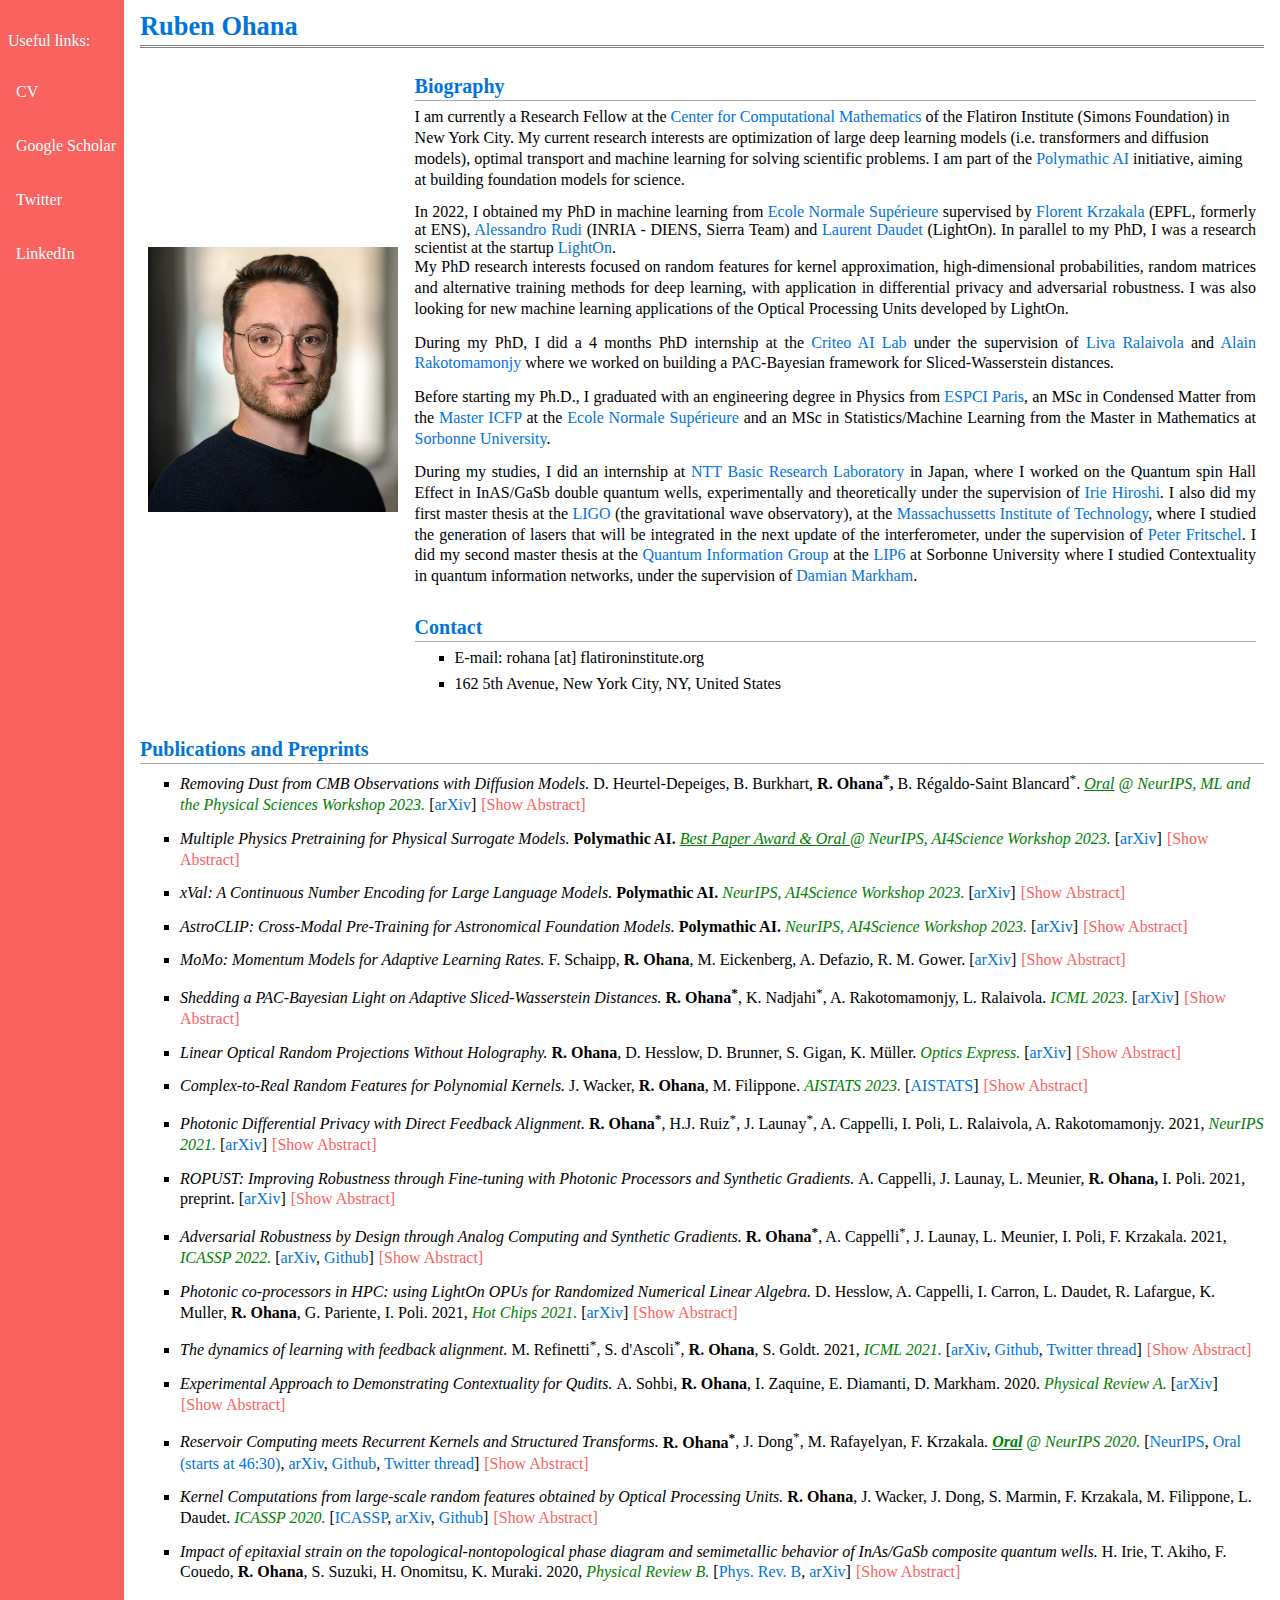
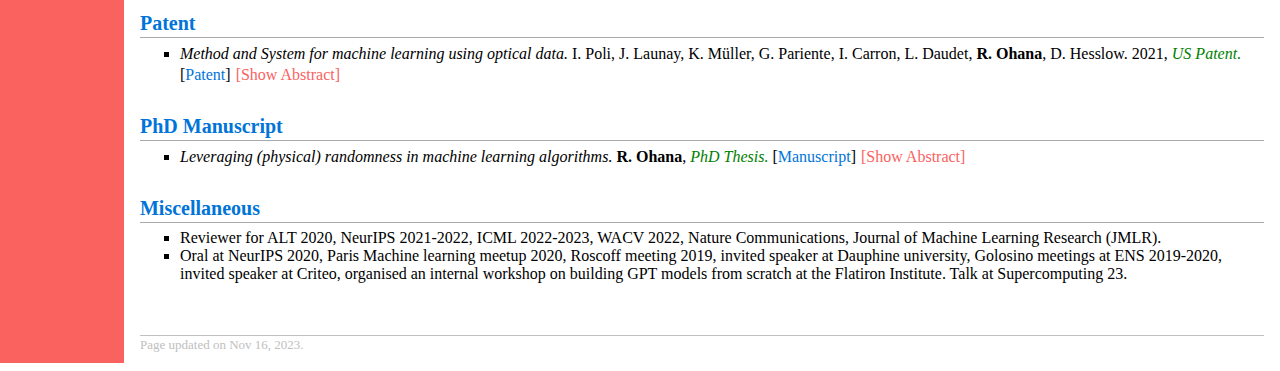
==== commit e7648ac5: "Added Oral" ====
--- a/index.html
+++ b/index.html
@@ -52,25 +52,24 @@
 <h2>Publications and Preprints</h2>
 
 <ul>
-  <li><p><i>Removing Dust from CMB Observations with Diffusion Models. </i> D. Heurtel-Depeiges, B. Burkhart, <b>R. Ohana<sup>*</sup>,</b> B. Régaldo-Saint Blancard<sup>*</sup>. <i style="color:green;"> NeurIPS, ML and the Physical Sciences Workshop 2023.</i> [<a href="https://arxiv.org/abs/2310.16285">arXiv</a>] <span class="toggle-trigger">[Show Abstract]<span>
+  <li><p><i>Removing Dust from CMB Observations with Diffusion Models. </i> D. Heurtel-Depeiges, B. Burkhart, <b>R. Ohana<sup>*</sup>,</b> B. Régaldo-Saint Blancard<sup>*</sup>. <i style="color:green;"><u>Oral</u> @ NeurIPS, ML and the Physical Sciences Workshop 2023.</i> [<a href="https://arxiv.org/abs/2310.16285">arXiv</a>] <span class="toggle-trigger">[Show Abstract]<span>
   <div class="toggle-wrap">
   <b>Abstract:</b> In cosmology, the quest for primordial B-modes in cosmic microwave background (CMB) observations has highlighted the critical need for a refined model of the Galactic dust foreground. We investigate diffusion-based modeling of the dust foreground and its interest for component separation. Under the assumption of a Gaussian CMB with known cosmology (or covariance matrix), we show that diffusion models can be trained on examples of dust emission maps such that their sampling process directly coincides with posterior sampling in the context of component separation. We illustrate this on simulated mixtures of dust emission and CMB. We show that common summary statistics (power spectrum, Minkowski functionals) of the components are well recovered by this process. We also introduce a model conditioned by the CMB cosmology that outperforms models trained using a single cosmology on component separation. Such a model will be used in future work for diffusion-based cosmological inference. </div></p>
   </li>
   </ul>
 
 <ul>
-  <li><p><i>xVal: A Continuous Number Encoding for Large Language Models. </i> <b>Polymathic AI.</b> <i style="color:green;"> NeurIPS, AI4Science Workshop 2023.</i> [<a href="https://arxiv.org/abs/2310.02989">arXiv</a>] <span class="toggle-trigger">[Show Abstract]<span>
-  <div class="toggle-wrap">
-  <b>Abstract:</b> Large Language Models have not yet been broadly adapted for the analysis of scientific datasets due in part to the unique difficulties of tokenizing numbers. We propose xVal, a numerical encoding scheme that represents any real number using just a single token. xVal represents a given real number by scaling a dedicated embedding vector by the number value. Combined with a modified number-inference approach, this strategy renders the model end-to-end continuous when considered as a map from the numbers of the input string to those of the output string. This leads to an inductive bias that is generally more suitable for applications in scientific domains. We empirically evaluate our proposal on a number of synthetic and real-world datasets. Compared with existing number encoding schemes, we find that xVal is more token-efficient and demonstrates improved generalization.  </div></p>
-  </li>
-  </ul>
-
-<ul>
-  <li><p><i>Multiple Physics Pretraining for Physical Surrogate Models. </i> <b>Polymathic AI.</b> <i style="color:green;"> Oral @ NeurIPS, AI4Science Workshop 2023.</i> [<a href="https://arxiv.org/abs/2310.02994">arXiv</a>] <span class="toggle-trigger">[Show Abstract]<span>
+  <li><p><i>Multiple Physics Pretraining for Physical Surrogate Models. </i> <b>Polymathic AI.</b> <i style="color:green;"> <u>Best Paper Award & Oral </u> @ NeurIPS, AI4Science Workshop 2023.</i> [<a href="https://arxiv.org/abs/2310.02994">arXiv</a>] <span class="toggle-trigger">[Show Abstract]<span>
   <div class="toggle-wrap">
   <b>Abstract:</b> We introduce multiple physics pretraining (MPP), an autoregressive task-agnostic pretraining approach for physical surrogate modeling. MPP involves training large surrogate models to predict the dynamics of multiple heterogeneous physical systems simultaneously by learning features that are broadly useful across diverse physical tasks. In order to learn effectively in this setting, we introduce a shared embedding and normalization strategy that projects the fields of multiple systems into a single shared embedding space. We validate the efficacy of our approach on both pretraining and downstream tasks over a broad fluid mechanics-oriented benchmark. We show that a single MPP-pretrained transformer is able to match or outperform task-specific baselines on all pretraining sub-tasks without the need for finetuning. For downstream tasks, we demonstrate that finetuning MPP-trained models results in more accurate predictions across multiple time-steps on new physics compared to training from scratch or finetuning pretrained video foundation models. We open-source our code and model weights trained at multiple scales for reproducibility and community experimentation.  </div></p>
   </li>
   </ul>
+  <ul>
+    <li><p><i>xVal: A Continuous Number Encoding for Large Language Models. </i> <b>Polymathic AI.</b> <i style="color:green;"> NeurIPS, AI4Science Workshop 2023.</i> [<a href="https://arxiv.org/abs/2310.02989">arXiv</a>] <span class="toggle-trigger">[Show Abstract]<span>
+    <div class="toggle-wrap">
+    <b>Abstract:</b> Large Language Models have not yet been broadly adapted for the analysis of scientific datasets due in part to the unique difficulties of tokenizing numbers. We propose xVal, a numerical encoding scheme that represents any real number using just a single token. xVal represents a given real number by scaling a dedicated embedding vector by the number value. Combined with a modified number-inference approach, this strategy renders the model end-to-end continuous when considered as a map from the numbers of the input string to those of the output string. This leads to an inductive bias that is generally more suitable for applications in scientific domains. We empirically evaluate our proposal on a number of synthetic and real-world datasets. Compared with existing number encoding schemes, we find that xVal is more token-efficient and demonstrates improved generalization.  </div></p>
+    </li>
+    </ul>
 
 <ul>
   <li><p><i>AstroCLIP: Cross-Modal Pre-Training for Astronomical Foundation Models. </i> <b>Polymathic AI.</b> <i style="color:green;"> NeurIPS, AI4Science Workshop 2023.</i> [<a href="https://arxiv.org/abs/2310.03024">arXiv</a>] <span class="toggle-trigger">[Show Abstract]<span>
@@ -153,7 +152,7 @@
 </ul>
 
 <ul>
-<li><p> <i>Reservoir Computing meets Recurrent Kernels and Structured Transforms. </i> <b>R. Ohana<sup>*</sup></b>, J. Dong<sup>*</sup>, M. Rafayelyan, F. Krzakala. <i style="color:green;"><b>Oral</b> @ NeurIPS 2020.</i> [<a href="https://papers.nips.cc/paper/2020/file/c348616cd8a86ee661c7c98800678fad-Paper.pdf" >NeurIPS</a>, <a href="https://nips.cc/virtual/2020/public/session_oral_21072.html" > Oral (starts at 46:30)</a>, <a href="https://arxiv.org/abs/2006.07310">arXiv</a>, <a href="https://github.com/rubenohana/Reservoir-computing-kernels">Github</a>, <a href="https://twitter.com/oharub/status/1319634001330667521"> Twitter thread</a>] <span class="toggle-trigger">[Show Abstract]<span>
+<li><p> <i>Reservoir Computing meets Recurrent Kernels and Structured Transforms. </i> <b>R. Ohana<sup>*</sup></b>, J. Dong<sup>*</sup>, M. Rafayelyan, F. Krzakala. <i style="color:green;"><b><u>Oral</u></b> @ NeurIPS 2020.</i> [<a href="https://papers.nips.cc/paper/2020/file/c348616cd8a86ee661c7c98800678fad-Paper.pdf" >NeurIPS</a>, <a href="https://nips.cc/virtual/2020/public/session_oral_21072.html" > Oral (starts at 46:30)</a>, <a href="https://arxiv.org/abs/2006.07310">arXiv</a>, <a href="https://github.com/rubenohana/Reservoir-computing-kernels">Github</a>, <a href="https://twitter.com/oharub/status/1319634001330667521"> Twitter thread</a>] <span class="toggle-trigger">[Show Abstract]<span>
 <div class="toggle-wrap">
 <b>Abstract:</b> Reservoir Computing is a class of simple yet efficient Recurrent Neural Networks where internal weights are fixed at random and only a linear output layer is trained. In the large size limit, such random neural networks have a deep connection with kernel methods. Our contributions are threefold: a) We rigorously establish the recurrent kernel limit of Reservoir Computing and prove its convergence. b) We test our models on chaotic time series prediction, a classic but challenging benchmark in Reservoir Computing, and show how the Recurrent Kernel is competitive and computationally efficient when the number of data points remains moderate. c) When the number of samples is too large, we leverage the success of structured Random Features for kernel approximation by introducing Structured Reservoir Computing. The two proposed methods, Recurrent Kernel and Structured Reservoir Computing, turn out to be much faster and more memory-efficient than conventional Reservoir Computing. 
 </div></p>
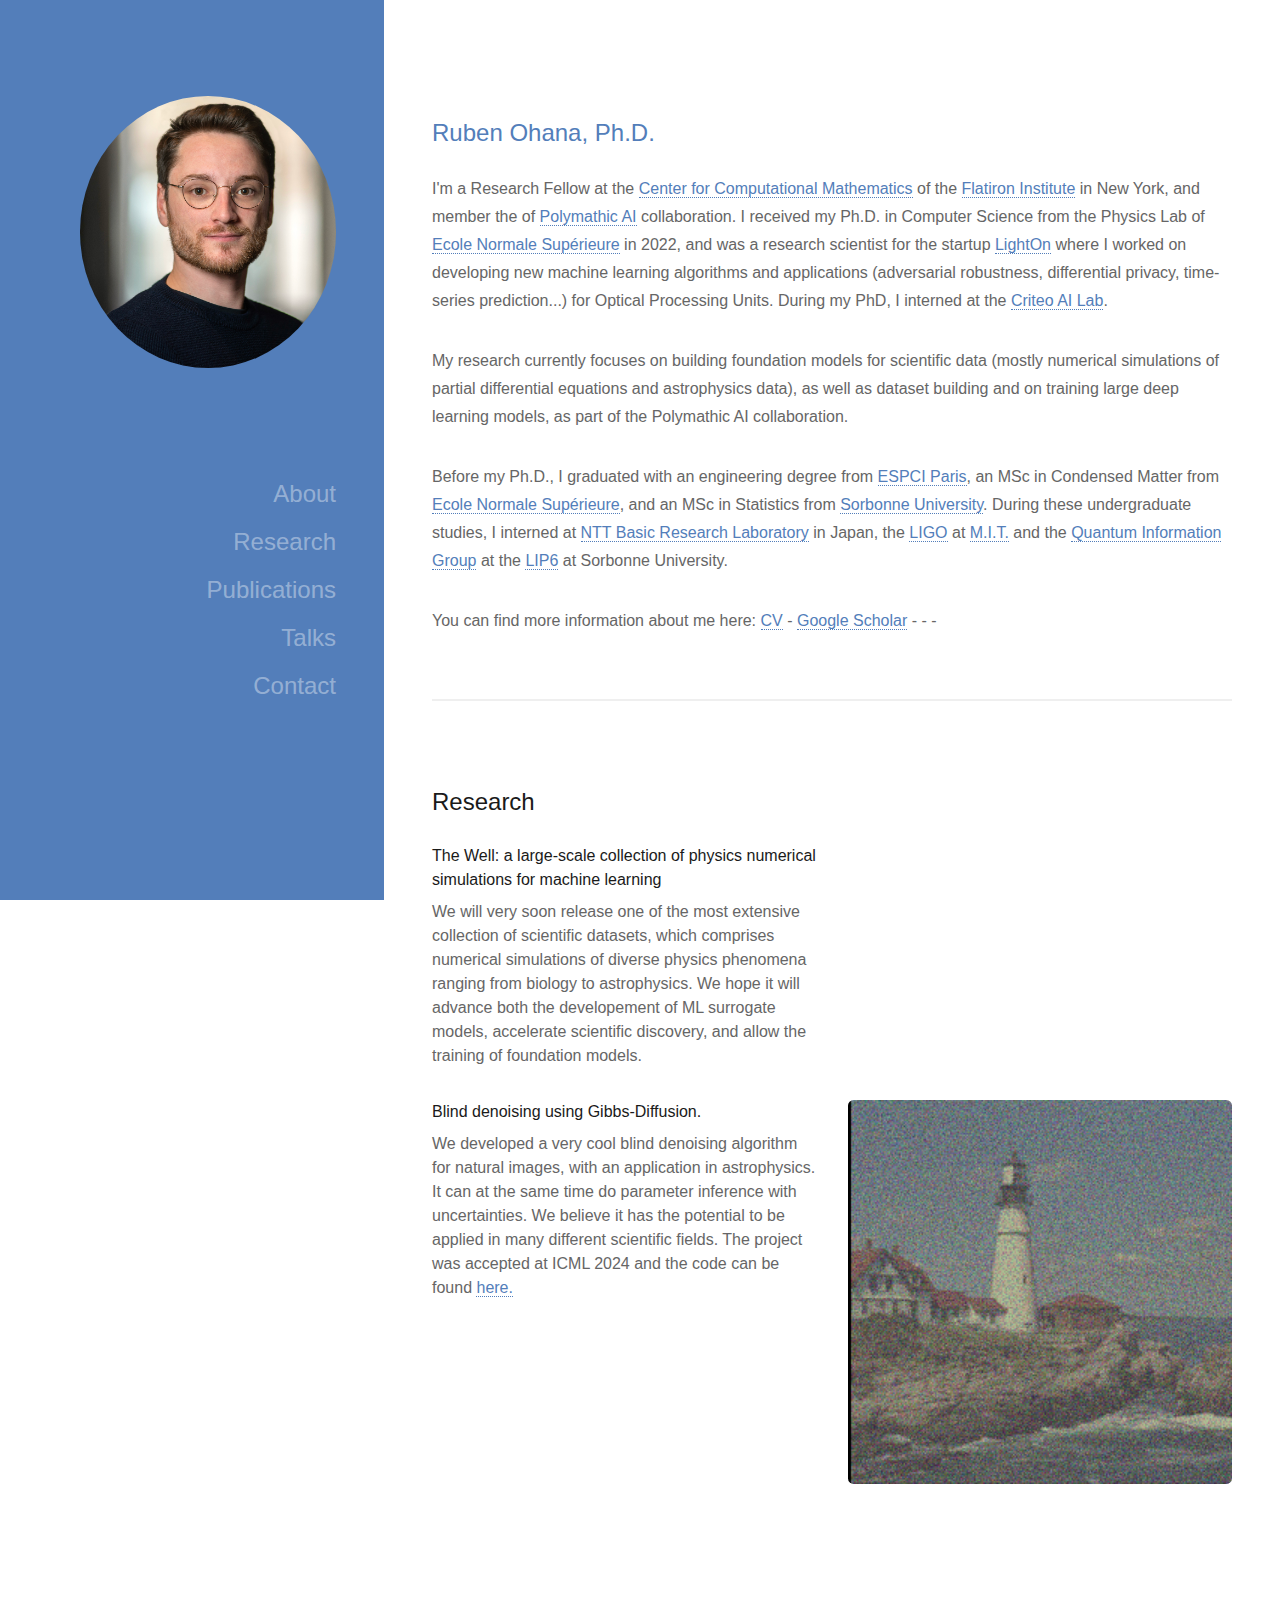
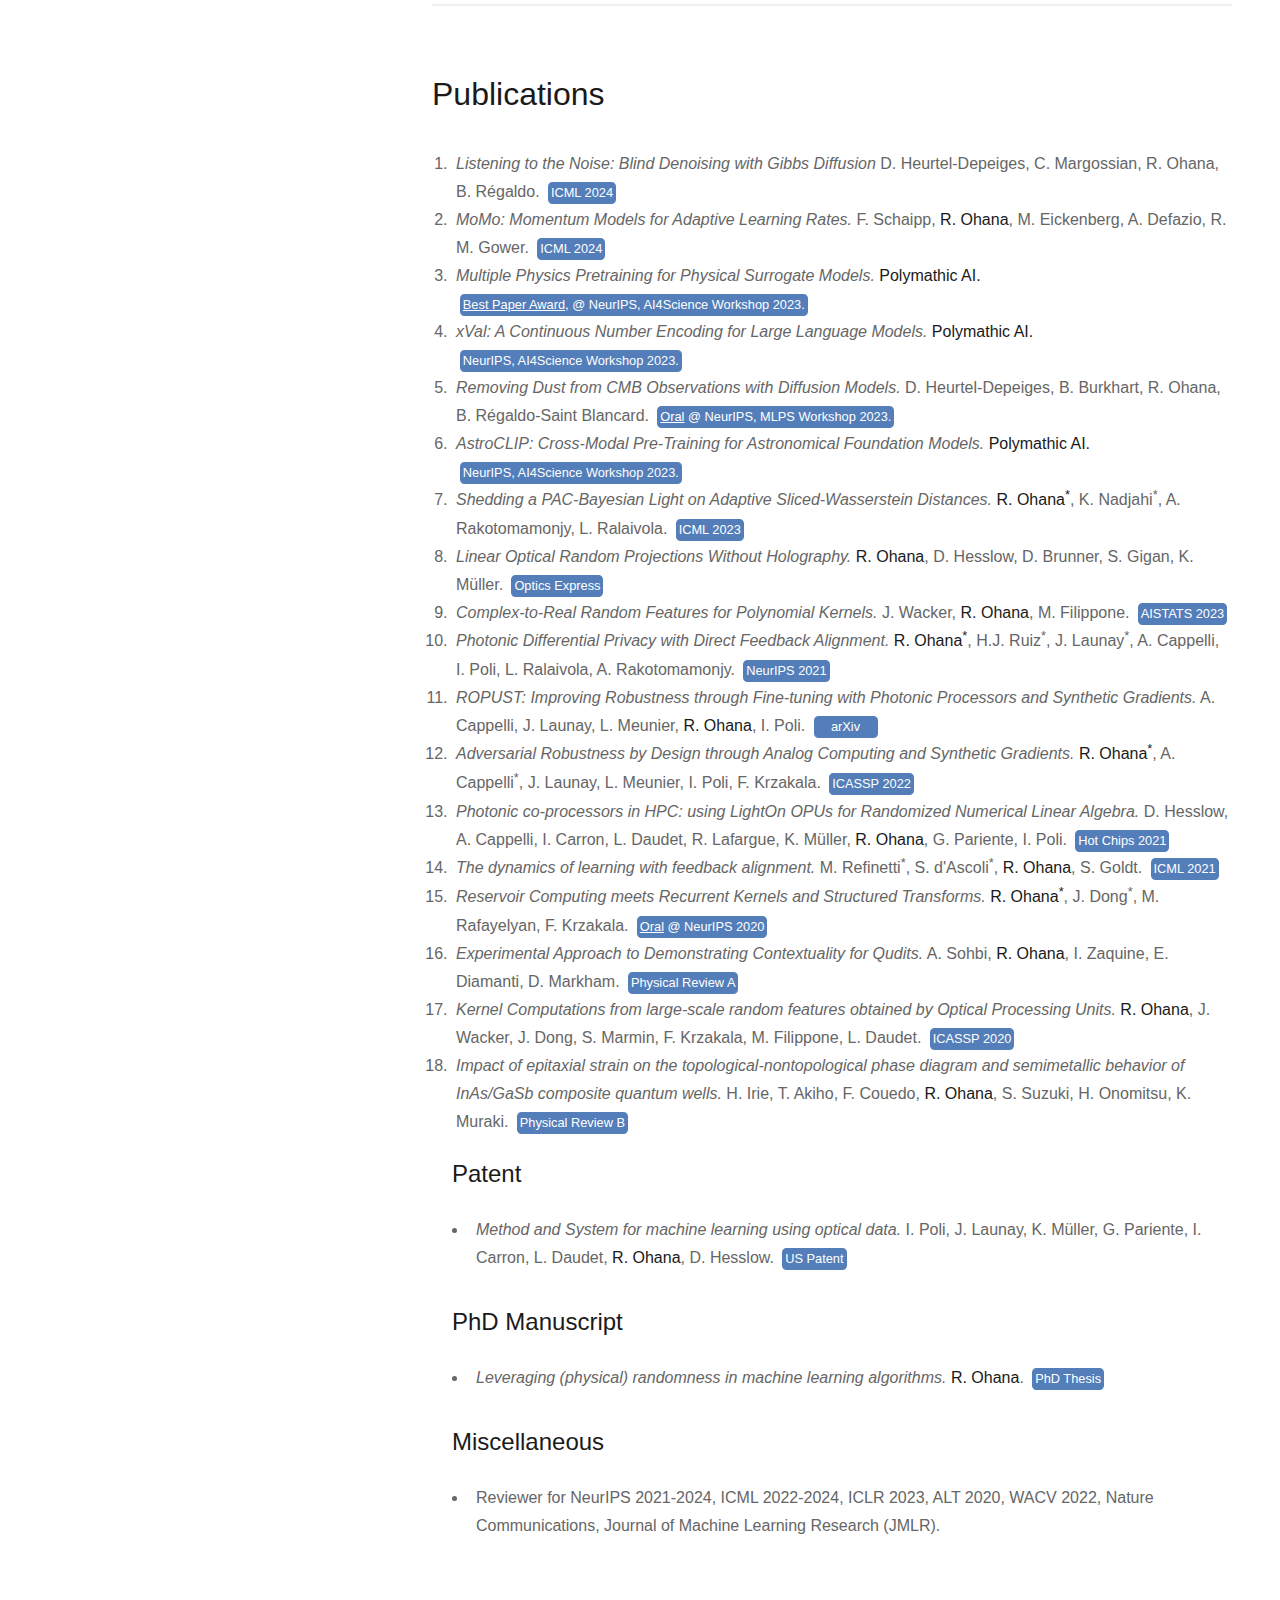
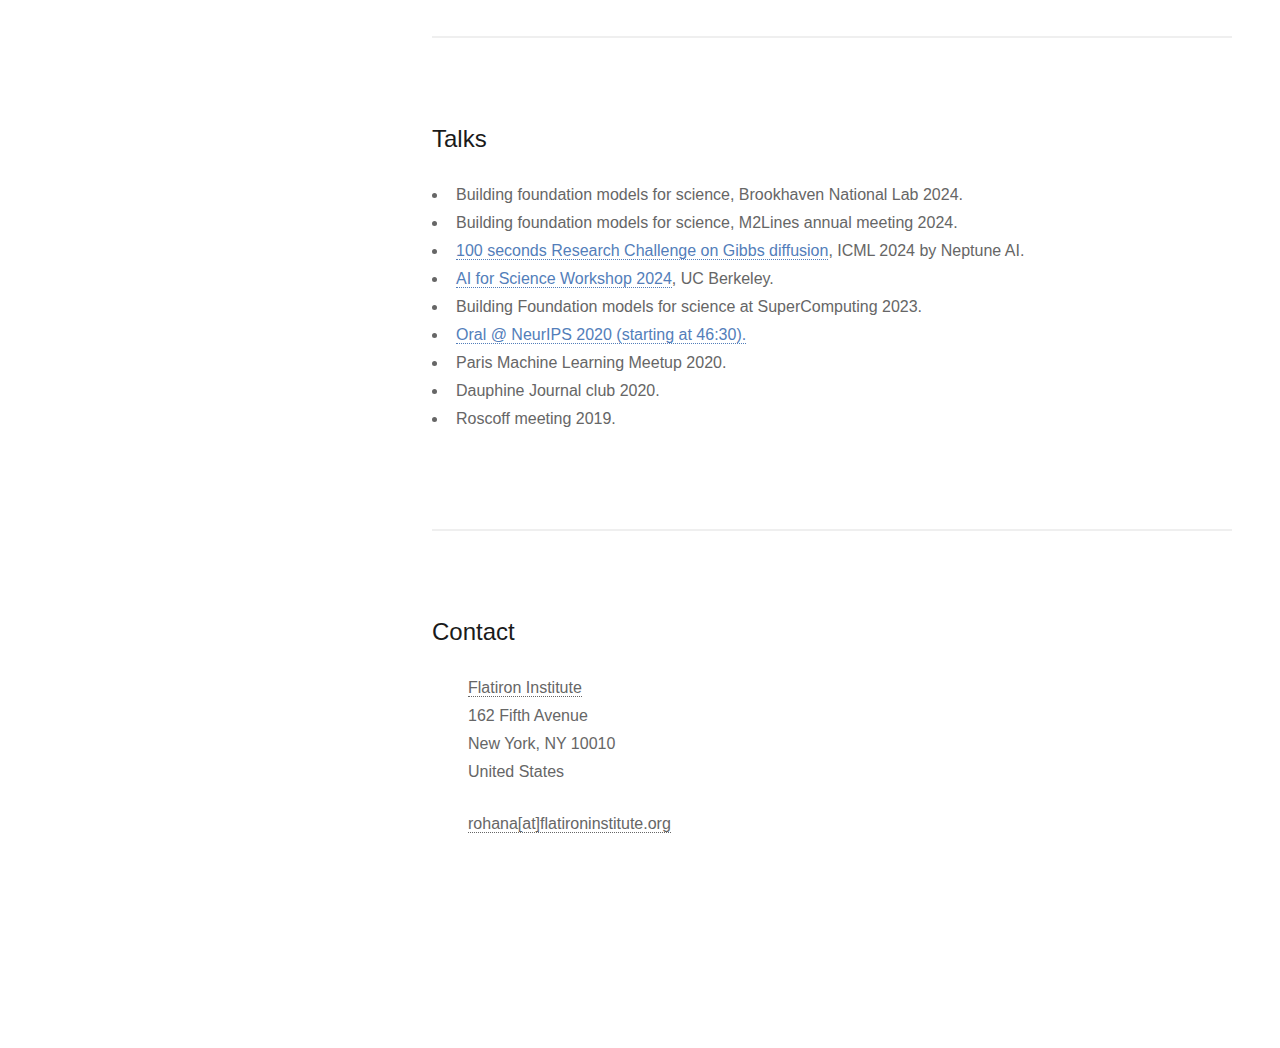
==== commit e1917be7: "new website" ====
--- a/index.html
+++ b/index.html
@@ -1,221 +1,510 @@
-<!DOCTYPE html PUBLIC "-//W3C//DTD XHTML 1.1//EN"
-  "http://www.w3.org/TR/xhtml11/DTD/xhtml11.dtd">
-<html xmlns="http://www.w3.org/1999/xhtml" xml:lang="en">
-<head>
-<style>
-div {
-  text-align: justify;
-  text-justify: inter-word;
-}
-</style>
-<meta name="generator" content="jemdoc, see http://jemdoc.jaboc.net/" />
-<meta http-equiv="Content-Type" content="text/html;charset=utf-8" />
-<link rel="stylesheet" href="jemdoc.css" type="text/css" />
-<title>Ruben Ohana</title>
-</head>
-<body>
-<table summary="Table for page layout." id="tlayout">
-<tr valign="top">
-<td id="layout-menu">
-
-<div class="menu-item">Useful links:</div>
-<div class="menu-item"><a href="CV.pdf" target="_blank">CV</a></div>
-<div class="menu-item"><a href="https://scholar.google.fr/citations?user=F9qNg2wAAAAJ&hl=en" target="_blank"> Google Scholar</a></div>
-<!--<div class="menu-item"><a href="https://www.semanticscholar.org/author/Ruben-Ohana/1379502843" target="_blank"> Semantic Scholar</a></div>-->
-<div class="menu-item"><a href="https://twitter.com/oharub" target="_blank"> Twitter</a></div>
-<div class="menu-item"><a href="https://www.linkedin.com/in/rubenohana/" target="_blank"> LinkedIn</a></div>
-
-</td>
-<td id="layout-content">
-<div id="toptitle">
-<h1>Ruben Ohana</h1>
-</div>
-<table class="imgtable"><tr><td>
-<img src="Headshot.jpeg" alt="" width="250px" />&nbsp;</td>
-<td align="left"><h2>Biography</h2>
-    <p>I am currently a  Research Fellow at the <a href = "https://www.simonsfoundation.org/flatiron/center-for-computational-mathematics/"> Center for Computational Mathematics</a> of the Flatiron Institute (Simons Foundation) in New York City. My current research interests are optimization of large deep learning models (i.e. transformers and diffusion models), optimal transport and machine learning for solving scientific problems. I am part of the <a href="https://polymathic-ai.org/">Polymathic AI</a> initiative, aiming at building foundation models for science. </p>
-<p> <div>In 2022, I obtained my PhD in machine learning  from <a href="https://www.ens.psl.eu "> Ecole Normale Supérieure</a> supervised by <a href="https://florentkrzakala.com/"> Florent Krzakala</a> (EPFL, formerly at ENS),<a href="https://www.di.ens.fr/~rudi/"> Alessandro Rudi</a> (INRIA - DIENS, Sierra Team) and  <a href="https://scholar.google.fr/citations?user=PCIAcfUAAAAJ&hl=en">Laurent Daudet</a> (LightOn). In parallel to my PhD, I was a research scientist at the startup <a href="https://lighton.ai/" > LightOn</a>.
-<p>My PhD research interests focused on random features for kernel approximation, high-dimensional probabilities, random matrices and alternative training methods for deep learning, with application in differential privacy and adversarial robustness. I was also looking for new machine learning applications of the  Optical Processing Units developed by LightOn. 
-<p>During my PhD, I did a 4 months PhD internship at the <a href ="https://ailab.criteo.com/">Criteo AI Lab</a> under the supervision of <a href="https://pageperso.lis-lab.fr/~liva.ralaivola/doku.php"> Liva Ralaivola</a> and <a href = "https://scholar.google.fr/citations?user=INHspc0AAAAJ&hl=en"> Alain Rakotomamonjy</a> where we worked on building a PAC-Bayesian framework for Sliced-Wasserstein distances.</p>
-<p>Before starting my Ph.D., I graduated with an engineering degree in Physics from <a href="https://www.espci.psl.eu/en/"> ESPCI Paris</a>, an MSc in Condensed Matter from the  <a href="https://www.phys.ens.fr/spip.php?rubrique284&lang=en"> Master ICFP</a> at the <a href="https://www.ens.psl.eu "> Ecole Normale Supérieure</a> and an MSc in Statistics/Machine Learning from the Master in Mathematics at <a href="https://www.sorbonne-universite.fr/en/university"> Sorbonne University</a>.
-<p>During my studies, I did an internship at <a href="http://www.brl.ntt.co.jp/E/">NTT Basic Research Laboratory</a> in Japan, where I worked on the Quantum spin Hall Effect in InAS/GaSb double quantum wells, experimentally and theoretically under the supervision of <a href="http://www.brl.ntt.co.jp/people/irie.hiroshi/">Irie Hiroshi</a>. I also did my first master thesis at the <a href="https://www.ligo.caltech.edu/"> LIGO</a> (the gravitational wave observatory), at the <a href="https://www.mit.edu/">Massachussetts Institute of Technology</a>, where I studied the generation of lasers that will be integrated in the next update of the interferometer, under the supervision of <a href="https://space.mit.edu/people/fritschel-peter-k/">Peter Fritschel</a>. I did my second master thesis at the <a href="http://www.quantuminfolip6.fr/">Quantum Information Group</a> at the <a href="https://www.lip6.fr/?LANG=en LIP6"> LIP6</a> at Sorbonne University where I studied Contextuality in quantum information networks, under the supervision of <a href="https://damianmarkham.weebly.com/">Damian Markham</a>. </p> 	</div>
-
-
-<h2>Contact</h2>
-<ul>
-<li><p>E-mail: rohana [at] flatironinstitute.org <br />
-</li>
-<li><p>162 5th Avenue, New York City, NY, United States</a> </p> 
-</li>
-</ul>
-</td></tr></table>
-<h2>Publications and Preprints</h2>
-
-<ul>
-  <li><p><i>Removing Dust from CMB Observations with Diffusion Models. </i> D. Heurtel-Depeiges, B. Burkhart, <b>R. Ohana<sup>*</sup>,</b> B. Régaldo-Saint Blancard<sup>*</sup>. <i style="color:green;"><u>Oral</u> @ NeurIPS, ML and the Physical Sciences Workshop 2023.</i> [<a href="https://arxiv.org/abs/2310.16285">arXiv</a>] <span class="toggle-trigger">[Show Abstract]<span>
-  <div class="toggle-wrap">
-  <b>Abstract:</b> In cosmology, the quest for primordial B-modes in cosmic microwave background (CMB) observations has highlighted the critical need for a refined model of the Galactic dust foreground. We investigate diffusion-based modeling of the dust foreground and its interest for component separation. Under the assumption of a Gaussian CMB with known cosmology (or covariance matrix), we show that diffusion models can be trained on examples of dust emission maps such that their sampling process directly coincides with posterior sampling in the context of component separation. We illustrate this on simulated mixtures of dust emission and CMB. We show that common summary statistics (power spectrum, Minkowski functionals) of the components are well recovered by this process. We also introduce a model conditioned by the CMB cosmology that outperforms models trained using a single cosmology on component separation. Such a model will be used in future work for diffusion-based cosmological inference. </div></p>
-  </li>
-  </ul>
-
-<ul>
-  <li><p><i>Multiple Physics Pretraining for Physical Surrogate Models. </i> <b>Polymathic AI.</b> <i style="color:green;"> <u>Best Paper Award & Oral </u> @ NeurIPS, AI4Science Workshop 2023.</i> [<a href="https://arxiv.org/abs/2310.02994">arXiv</a>] <span class="toggle-trigger">[Show Abstract]<span>
-  <div class="toggle-wrap">
-  <b>Abstract:</b> We introduce multiple physics pretraining (MPP), an autoregressive task-agnostic pretraining approach for physical surrogate modeling. MPP involves training large surrogate models to predict the dynamics of multiple heterogeneous physical systems simultaneously by learning features that are broadly useful across diverse physical tasks. In order to learn effectively in this setting, we introduce a shared embedding and normalization strategy that projects the fields of multiple systems into a single shared embedding space. We validate the efficacy of our approach on both pretraining and downstream tasks over a broad fluid mechanics-oriented benchmark. We show that a single MPP-pretrained transformer is able to match or outperform task-specific baselines on all pretraining sub-tasks without the need for finetuning. For downstream tasks, we demonstrate that finetuning MPP-trained models results in more accurate predictions across multiple time-steps on new physics compared to training from scratch or finetuning pretrained video foundation models. We open-source our code and model weights trained at multiple scales for reproducibility and community experimentation.  </div></p>
-  </li>
-  </ul>
-  <ul>
-    <li><p><i>xVal: A Continuous Number Encoding for Large Language Models. </i> <b>Polymathic AI.</b> <i style="color:green;"> NeurIPS, AI4Science Workshop 2023.</i> [<a href="https://arxiv.org/abs/2310.02989">arXiv</a>] <span class="toggle-trigger">[Show Abstract]<span>
-    <div class="toggle-wrap">
-    <b>Abstract:</b> Large Language Models have not yet been broadly adapted for the analysis of scientific datasets due in part to the unique difficulties of tokenizing numbers. We propose xVal, a numerical encoding scheme that represents any real number using just a single token. xVal represents a given real number by scaling a dedicated embedding vector by the number value. Combined with a modified number-inference approach, this strategy renders the model end-to-end continuous when considered as a map from the numbers of the input string to those of the output string. This leads to an inductive bias that is generally more suitable for applications in scientific domains. We empirically evaluate our proposal on a number of synthetic and real-world datasets. Compared with existing number encoding schemes, we find that xVal is more token-efficient and demonstrates improved generalization.  </div></p>
-    </li>
-    </ul>
-
-<ul>
-  <li><p><i>AstroCLIP: Cross-Modal Pre-Training for Astronomical Foundation Models. </i> <b>Polymathic AI.</b> <i style="color:green;"> NeurIPS, AI4Science Workshop 2023.</i> [<a href="https://arxiv.org/abs/2310.03024">arXiv</a>] <span class="toggle-trigger">[Show Abstract]<span>
-  <div class="toggle-wrap">
-  <b>Abstract:</b> We present AstroCLIP, a strategy to facilitate the construction of astronomical foundation models that bridge the gap between diverse observational modalities. We demonstrate that a cross-modal contrastive learning approach between images and optical spectra of galaxies yields highly informative embeddings of both modalities. In particular, we apply our method on multi-band images and optical spectra from the Dark Energy Spectroscopic Instrument (DESI), and show that: (1) these embeddings are well-aligned between modalities and can be used for accurate cross-modal searches, and (2) these embeddings encode valuable physical information about the galaxies -- in particular redshift and stellar mass -- that can be used to achieve competitive zero- and few- shot predictions without further finetuning. Additionally, in the process of developing our approach, we also construct a novel, transformer-based model and pretraining approach for processing galaxy spectra. </div></p>
-  </li>
-  </ul>
-<ul>
-<li><p><i>MoMo: Momentum Models for Adaptive Learning Rates. </i> F. Schaipp, <b>R. Ohana</b>, M. Eickenberg, A. Defazio, R. M. Gower. [<a href="https://arxiv.org/abs/2305.07583">arXiv</a>] <span class="toggle-trigger">[Show Abstract]<span>
-<div class="toggle-wrap">
-<b>Abstract:</b> Training a modern machine learning architecture on a new task requires extensive learning-rate tuning, which comes at a high computational cost. Here we develop new adaptive learning rates that can be used with any momentum method, and require less tuning to perform well. We first develop MoMo, a Momentum Model based adaptive learning rate for SGD-M (Stochastic gradient descent with momentum). MoMo uses momentum estimates of the batch losses and gradients sampled at each iteration to build a model of the loss function. Our model also makes use of any known lower bound of the loss function by using truncation, e.g. most losses are lower-bounded by zero. We then approximately minimize this model at each iteration to compute the next step. We show how MoMo can be used in combination with any momentum-based method, and showcase this by developing MoMo-Adam - which is Adam with our new model-based adaptive learning rate. Additionally, for losses with unknown lower bounds, we develop on-the-fly estimates of a lower bound, that are incorporated in our model. Through extensive numerical experiments, we demonstrate that MoMo and MoMo-Adam improve over SGD-M and Adam in terms of accuracy and robustness to hyperparameter tuning for training image classifiers on MNIST, CIFAR10, CIFAR100, Imagenet, recommender systems on the Criteo dataset, and a transformer model on the translation task IWSLT14.  </div></p>
-</li>
-</ul>
-<ul>
-<li><p><i>Shedding a PAC-Bayesian Light on Adaptive Sliced-Wasserstein Distances. </i> <b>R. Ohana<sup>*</sup></b>, K. Nadjahi<sup>*</sup>, A. Rakotomamonjy, L. Ralaivola. <i style="color:green;"> ICML 2023.</i> [<a href="https://arxiv.org/abs/2206.03230">arXiv</a>] <span class="toggle-trigger">[Show Abstract]<span>
-<div class="toggle-wrap">
-<b>Abstract:</b> The Sliced-Wasserstein distance (SW) is a computationally efficient and theoretically grounded alternative to the Wasserstein distance. Yet, the literature on its statistical properties with respect to the distribution of slices, beyond the uniform measure, is scarce. To bring new contributions to this line of research, we leverage the PAC-Bayesian theory and the central observation that SW actually hinges on a slice-distribution-dependent Gibbs risk, the kind of quantity PAC-Bayesian bounds have been designed to characterize. We provide four types of results: i) PAC-Bayesian generalization bounds that hold on what we refer as adaptive Sliced-Wasserstein distances, i.e. distances defined with respect to any distribution of slices, ii) a procedure to learn the distribution of slices that yields a maximally discriminative SW, by optimizing our PAC-Bayesian bounds, iii) an insight on how the performance of the so-called distributional Sliced-Wasserstein distance may be explained through our theory, and iv) empirical illustrations of our findings. </div></p>
-</li>
-</ul>
-
-<ul>
-<li><p><i>Linear Optical Random Projections Without Holography. </i> <b>R. Ohana</b>, D. Hesslow, D. Brunner, S. Gigan, K. Müller. <i style="color:green;"> Optics Express.</i> [<a href="https://arxiv.org/abs/2305.12988">arXiv</a>] <span class="toggle-trigger">[Show Abstract]<span>
-<div class="toggle-wrap">
-<b>Abstract:</b> We introduce a novel method to perform linear optical random projections without the need for holography. Our method consists of a computationally trivial combination of multiple intensity measurements to mitigate the information loss usually associated with the absolute-square non-linearity imposed by optical intensity measurements. Both experimental and numerical findings demonstrate that the resulting matrix consists of real-valued, independent, and identically distributed (i.i.d.) Gaussian random entries. Our optical setup is simple and robust, as it does not require interference between two beams. We demonstrate the practical applicability of our method by performing dimensionality reduction on high-dimensional data, a common task in randomized numerical linear algebra with relevant applications in machine learning.  </div></p>
-</li>
-</ul>
-
-<ul>
-<li><p><i>Complex-to-Real Random Features for Polynomial Kernels. </i> J. Wacker, <b>R. Ohana</b>, M. Filippone. <i style="color:green;"> AISTATS 2023.</i> [<a href="https://proceedings.mlr.press/v206/wacker23a/wacker23a.pdf">AISTATS</a>] <span class="toggle-trigger">[Show Abstract]<span>
-<div class="toggle-wrap">
-<b>Abstract:</b> Kernel methods are ubiquitous in statistical modeling due to their theoretical guarantees as well as their competitive empirical performance. Polynomial kernels are of particular importance as their feature maps model the interactions between the dimensions of the input data. However, the construction time of explicit feature maps scales exponentially with the polynomial degree and a naive application of the kernel trick does not scale to large datasets. In this work, we propose Complex-to-Real (CtR) random features for polynomial kernels that leverage intermediate complex random projections and can yield kernel estimates with much lower variances than their real-valued analogs. The resulting features are real-valued, simple to construct and have the following advantages over the state-of-the-art: 1) shorter construction times, 2) lower kernel approximation errors for commonly used degrees, 3) they enable us to obtain a closed-form expression for their variance. </li>
-</ul>
-
-<ul>
-<li><p><i>Photonic Differential Privacy with Direct Feedback Alignment. </i> <b>R. Ohana<sup>*</sup></b>, H.J. Ruiz<sup>*</sup>, J. Launay<sup>*</sup>, A. Cappelli, I. Poli, L. Ralaivola, A. Rakotomamonjy.  2021, <i style="color:green;"> NeurIPS 2021.</i> [<a href="https://proceedings.neurips.cc/paper/2021/file/b8c4c8b2271787e2f78b5fe2ce193caa-Paper.pdf">arXiv</a>] <span class="toggle-trigger">[Show Abstract]<span>
-<div class="toggle-wrap">
-<b>Abstract:</b> Optical Processing Units (OPUs) -- low-power photonic chips dedicated to large scale random projections -- have been used in previous work to train deep neural networks using Direct Feedback Alignment (DFA), an effective alternative to backpropagation. Here, we demonstrate how to leverage the intrinsic noise of optical random projections to build a differentially private DFA mechanism, making OPUs a solution of choice to provide a private-by-design training. We provide a theoretical analysis of our adaptive privacy mechanism, carefully measuring how the noise of optical random projections propagates in the process and gives rise to provable Differential Privacy. Finally, we conduct experiments demonstrating the ability of our learning procedure to achieve solid end-task performance. 
-</div></p>
-</li>
-</ul>
-
-<ul>
-<li><p><i>ROPUST: Improving Robustness through Fine-tuning with Photonic Processors and Synthetic Gradients. </i> A. Cappelli, J. Launay, L. Meunier, <b> R. Ohana,</b> I. Poli.  2021, preprint. [<a href="https://arxiv.org/abs/2108.04217">arXiv</a>] <span class="toggle-trigger">[Show Abstract]<span>
-<div class="toggle-wrap">
-<b>Abstract:</b> Robustness to adversarial attacks is typically obtained through expensive adversarial training with Projected Gradient Descent. Here we introduce ROPUST, a remarkably simple and efficient method to leverage robust pre-trained models and further increase their robustness, at no cost in natural accuracy. Our technique relies on the use of an Optical Processing Unit (OPU), a photonic co-processor, and a fine-tuning step performed with Direct Feedback Alignment, a synthetic gradient training scheme. We test our method on nine different models against four attacks in RobustBench, consistently improving over state-of-the-art performance. We perform an ablation study on the single components of our defense, showing that robustness arises from parameter obfuscation and the alternative training method. We also introduce phase retrieval attacks, specifically designed to increase the threat level of attackers against our own defense. We show that even with state-of-the-art phase retrieval techniques, ROPUST remains an effective defense.  
-</div></p>
-</li>
-</ul>
-
-<ul>
-<li><p><i>Adversarial Robustness by Design through Analog Computing and Synthetic Gradients. </i><b>R. Ohana<sup>*</sup></b>, A. Cappelli<sup>*</sup>, J. Launay, L. Meunier, I. Poli, F. Krzakala.  2021, <i style="color:green;"> ICASSP 2022.</i> [<a href="https://arxiv.org/abs/2101.02115">arXiv</a>, <a href="https://github.com/lightonai/adversarial-robustness-by-design">Github</a>] <span class="toggle-trigger">[Show Abstract]<span>
-<div class="toggle-wrap">
-<b>Abstract:</b> We propose a new defense mechanism against adversarial attacks inspired by an optical co-processor, providing robustness without compromising natural accuracy in both white-box and black-box settings. This hardware co-processor performs a nonlinear fixed random transformation, where the parameters are unknown and impossible to retrieve with sufficient precision for large enough dimensions. In the white-box setting, our defense works by obfuscating the parameters of the random projection. Unlike other defenses relying on obfuscated gradients, we find we are unable to build a reliable backward differentiable approximation for obfuscated parameters. Moreover, while our model reaches a good natural accuracy with a hybrid backpropagation - synthetic gradient method, the same approach is suboptimal if employed to generate adversarial examples. We find the combination of a random projection and binarization in the optical system also improves robustness against various types of black-box attacks. Finally, our hybrid training method builds robust features against transfer attacks. We demonstrate our approach on a VGG-like architecture, placing the defense on top of the convolutional features, on CIFAR-10 and CIFAR-100.
-</div></p>
-</li>
-</ul>
-
-<ul>
-<li><p><i>Photonic co-processors in HPC: using LightOn OPUs for Randomized Numerical Linear Algebra. </i> D. Hesslow, A. Cappelli, I. Carron, L. Daudet, R. Lafargue, K. Muller, <b>R. Ohana</b>, G. Pariente, I. Poli.  2021, <i style="color:green;">Hot Chips 2021.</i> [<a href="https://arxiv.org/abs/2104.14429">arXiv</a>] <span class="toggle-trigger">[Show Abstract]<span>
-<div class="toggle-wrap">
-<b>Abstract:</b> Randomized Numerical Linear Algebra (RandNLA) is a powerful class of methods, widely used in High Performance Computing (HPC). RandNLA provides approximate solutions to linear algebra functions applied to large signals, at reduced computational costs. However, the randomization step for dimensionality reduction may itself become the computational bottleneck on traditional hardware. Leveraging near constant-time linear random projections delivered by LightOn Optical Processing Units we show that randomization can be significantly accelerated, at negligible precision loss, in a wide range of important RandNLA algorithms, such as RandSVD or trace estimators. 
-</div></p>
-</li>
-</ul>
-
-<ul>
-<li><p><i>The dynamics of learning with feedback alignment. </i> M. Refinetti<sup>*</sup>, S. d'Ascoli<sup>*</sup>, <b> R. Ohana</b>, S. Goldt.  2021,  <i style="color:green;"> ICML 2021. </i> [<a href="https://arxiv.org/abs/2011.12428">arXiv</a>, <a href="https://github.com/sdascoli/dfa-landscape">Github</a>, <a href="https://twitter.com/sdgoldt/status/1337076670025568257"> Twitter thread</a>] <span class="toggle-trigger">[Show Abstract]<span>
-<div class="toggle-wrap">
-<b>Abstract:</b> Direct Feedback Alignment (DFA) is emerging as an efficient and biologically plausible alternative to the ubiquitous backpropagation algorithm for training deep neural networks. Despite relying on random feedback weights for the backward pass, DFA successfully trains state-of-the-art models such as Transformers. On the other hand, it notoriously fails to train convolutional networks. An understanding of the inner workings of DFA to explain these diverging results remains elusive. Here, we propose a theory for the success of DFA. We first show that learning in shallow networks proceeds in two steps: an alignment phase, where the model adapts its weights to align the approximate gradient with the true gradient of the loss function, is followed by a memorisation phase, where the model focuses on fitting the data. This two-step process has a degeneracy breaking effect: out of all the low-loss solutions in the landscape, a network trained with DFA naturally converges to the solution which maximises gradient alignment. We also identify a key quantity underlying alignment in deep linear networks: the conditioning of the alignment matrices. The latter enables a detailed understanding of the impact of data structure on alignment, and suggests a simple explanation for the well-known failure of DFA to train convolutional neural networks. Numerical experiments on MNIST and CIFAR10 clearly demonstrate degeneracy breaking in deep non-linear networks and show that the align-then-memorize process occurs sequentially from the bottom layers of the network to the top. 
-</div></p>
-</li>
-</ul>
-
-<ul>
-<li><p><i>Experimental Approach to Demonstrating Contextuality for Qudits. </i>A. Sohbi, <b> R. Ohana</b>, I. Zaquine, E. Diamanti, D. Markham. 2020. <i style="color:green;"> Physical Review A.</i> [<a href="https://arxiv.org/abs/2010.13278">arXiv</a>] <span class="toggle-trigger">[Show Abstract]<span>
-<div class="toggle-wrap">
-<b>Abstract:</b> We propose a method to experimentally demonstrate contextuality with a family of tests for qudits. The experiment we propose uses a qudit encoded in the path of a single photon and its temporal degrees of freedom. We consider the impact of noise on the effectiveness of these tests, taking the approach of ontologically faithful non-contextuality. In this approach, imperfections in the experimental set up must be taken into account in any faithful ontological (classical) model, which limits how much the statistics can deviate within different contexts. In this way we bound the precision of the experimental setup under which ontologically faithful non-contextual models can be refuted. We further consider the noise tolerance through different types of decoherence models on different types of encodings of qudits. We quantify the effect of the decoherence on the required precision for the experimental setup in order to demonstrate contextuality in this broader sense.  
-</div></p>
-</li>
-</ul>
-
-<ul>
-<li><p> <i>Reservoir Computing meets Recurrent Kernels and Structured Transforms. </i> <b>R. Ohana<sup>*</sup></b>, J. Dong<sup>*</sup>, M. Rafayelyan, F. Krzakala. <i style="color:green;"><b><u>Oral</u></b> @ NeurIPS 2020.</i> [<a href="https://papers.nips.cc/paper/2020/file/c348616cd8a86ee661c7c98800678fad-Paper.pdf" >NeurIPS</a>, <a href="https://nips.cc/virtual/2020/public/session_oral_21072.html" > Oral (starts at 46:30)</a>, <a href="https://arxiv.org/abs/2006.07310">arXiv</a>, <a href="https://github.com/rubenohana/Reservoir-computing-kernels">Github</a>, <a href="https://twitter.com/oharub/status/1319634001330667521"> Twitter thread</a>] <span class="toggle-trigger">[Show Abstract]<span>
-<div class="toggle-wrap">
-<b>Abstract:</b> Reservoir Computing is a class of simple yet efficient Recurrent Neural Networks where internal weights are fixed at random and only a linear output layer is trained. In the large size limit, such random neural networks have a deep connection with kernel methods. Our contributions are threefold: a) We rigorously establish the recurrent kernel limit of Reservoir Computing and prove its convergence. b) We test our models on chaotic time series prediction, a classic but challenging benchmark in Reservoir Computing, and show how the Recurrent Kernel is competitive and computationally efficient when the number of data points remains moderate. c) When the number of samples is too large, we leverage the success of structured Random Features for kernel approximation by introducing Structured Reservoir Computing. The two proposed methods, Recurrent Kernel and Structured Reservoir Computing, turn out to be much faster and more memory-efficient than conventional Reservoir Computing. 
-</div></p>
-</li>
-</ul>
-
-<ul>
-<li><p> <i>Kernel Computations from large-scale random features obtained by Optical Processing Units. </i><b>R. Ohana</b>, J. Wacker, J. Dong, S. Marmin, F. Krzakala, M. Filippone, L. Daudet.  <i style="color:green;">ICASSP 2020.</i> [<a href="https://ieeexplore.ieee.org/abstract/document/9053272">ICASSP</a>,  <a href="https://arxiv.org/abs/1910.09880">arXiv</a>, <a href="https://github.com/joneswack/opu-kernel-experiments"> Github</a>] <span class="toggle-trigger">[Show Abstract]<span>
-<div class="toggle-wrap">
-<b>Abstract:</b> Approximating kernel functions with random features (RFs) has been a successful application of random projections for nonparametric estimation. However, performing random projections presents computational challenges for large-scale problems. Recently, a new optical hardware called Optical Processing Unit (OPU) has been developed for fast and energy-efficient computation of large-scale RFs in the analog domain. More specifically, the OPU performs the multiplication of input vectors by a large random matrix with complex-valued i.i.d. Gaussian entries, followed by the application of an element-wise squared absolute value operation - this last nonlinearity being intrinsic to the sensing process. In this paper, we show that this operation results in a dot-product kernel that has connections to the polynomial kernel, and we extend this computation to arbitrary powers of the feature map. Experiments demonstrate that the OPU kernel and its RF approximation achieve competitive performance in applications using kernel ridge regression and transfer learning for image classification. Crucially, thanks to the use of the OPU, these results are obtained with time and energy savings. 
-</div></p>
-</li>
-</ul>
-
-<ul>
-<li><p><i>Impact of epitaxial strain on the topological-nontopological phase diagram and semimetallic behavior of InAs/GaSb composite quantum wells.</i> H. Irie, T. Akiho, F. Couedo, <b>R. Ohana</b>, S. Suzuki, H. Onomitsu, K. Muraki.  2020, <i style="color:green;">Physical Review B.</i> [<a href="https://journals.aps.org/prb/abstract/10.1103/PhysRevB.101.075433">Phys. Rev. B</a>, <a href="https://arxiv.org/abs/2002.12503v1">arXiv</a>] <span class="toggle-trigger">[Show Abstract]<span>
-<div class="toggle-wrap">
-<b>Abstract:</b> We study the influence of epitaxial strain on the electronic properties of InAs/GaSb composite quantum wells (CQWs), host structures for quantum spin Hall insulators, by transport measurements and eight-band <i>k⋅p</i> calculations. Using different substrates and buffer layer structures for crystal growth, we prepare two types of samples with vastly different strain conditions. CQWs with a nearly strain-free GaSb layer exhibit a resistance peak at the charge neutrality point that reflects the opening of a topological gap in the band-inverted regime. In contrast, for CQWs with 0.50% biaxial tensile strain in the GaSb layer, semimetallic behavior indicating a gap closure is found for the same degree of band inversion. Additionally, with the tensile strain, the boundary between the topological and nontopological regimes is located at a larger InAs thickness. Eight-band <i>k⋅p</i>  calculations reveal that tensile strain in GaSb not only shifts the phase boundary but also significantly modifies the band structure, which can result in the closure of an indirect gap and make the system semimetallic even in the topological regime. Our results thus provide a global picture of the topological-nontopological phase diagram as a function of layer thicknesses and strain. 
-</div></p>
-</li>
-</ul>
-
-
-<h2>Patent</h2>
-<ul>
-        <li><p><i>Method and System for machine learning using optical data.</i> I. Poli, J. Launay, K. Müller, G. Pariente, I. Carron, L. Daudet, <b>R. Ohana</b>, D. Hesslow. 2021, <i style="color:green;">US Patent. </i> [<a href="https://patentimages.storage.googleapis.com/a1/34/7c/3c91a8598ebe1f/US20210287079A1.pdf">Patent</a>] <span class="toggle-trigger">[Show Abstract]<span>
-          <div class="toggle-wrap">
-<b>Abstract:</b> A system may include an optical source and an adjustable spatial light modulator coupled to the optical source. The system may further include a medium coupled to the adjustable spatial light modulator, and an optical detector coupled to the medium. The optical detector may obtain various optical signals that are transmitted through the medium at various predetermined spatial light modulations using the adjustable spatial light modulator. The system may further include a controller coupled to the optical detector and the adjustable spatial light modulator. The controller may train an electronic model using various synthetic gradients based on the optical signals.</div></p>
-</li>
-</ul>
-
-<h2>PhD Manuscript</h2>
-<ul>
-        <li><p><i>Leveraging (physical) randomness in machine learning algorithms.</i> <b>R. Ohana</b>, <i style="color:green;">PhD Thesis.</i> [<a href="https://theses.hal.science/tel-03828849/document">Manuscript</a>] <span class="toggle-trigger">[Show Abstract]<span>
-          <div class="toggle-wrap">
-<b>Abstract:</b> In this thesis, we will leverage the use of randomness in multiple aspects of machine learning. We will start by showing the link between reservoir computing and recurrent kernels through the lens of random features, and introduce structured transforms to improve the computational complexity of reservoir computing. We will then show how optical computing can help scaling-up random features for kernel approximation, at a low energy cost. We will continue by showing how to combine the Optical Processing Unit with training methods alternative to backpropagation such as Direct Feedback Alignment, to make adversarially robust networks trained from the beginning, or improve the robustness of state-of-the-art defenses. We will also train optically a neural network and show how the experimental noise yields differential privacy. We will finish by using PAC-Bayesian bounds to optimize the distribution of random projections of Sliced-Wasserstein distances while being theoretically grounded.</div></p>
-</li>
-</ul>
-    <h2>Miscellaneous</h2>
-    <ul><li>Reviewer for ALT 2020, NeurIPS 2021-2022, ICML 2022-2023, WACV 2022, Nature Communications, Journal of Machine Learning Research (JMLR). </li>
-
-    <li>Oral at NeurIPS 2020, Paris Machine learning meetup 2020, Roscoff meeting 2019, invited speaker at Dauphine university, Golosino meetings at ENS 2019-2020, invited speaker at Criteo, organised an internal workshop on building GPT models from scratch at the Flatiron Institute. Talk at Supercomputing 23.</li>
-    </ul>
-
-<div id="footer">
-<div id="footer-text">
-Page updated on Nov 16, 2023</a>.
-</div>
-</div>
-</td>
-</tr>
-</table>
-<script src="https://ajax.googleapis.com/ajax/libs/jquery/3.3.1/jquery.min.js"></script>
-<script>
-$(document).ready(function() {
-    $(".toggle-trigger").click(function() {
-        $(this).parent().nextAll('.toggle-wrap').first().slideToggle('slow');
-    });
-});
-</script>
-<!-- Global site tag (gtag.js) - Google Analytics -->
-<script async src="https://www.googletagmanager.com/gtag/js?id=UA-128753599-1"></script>
-<script>
-  window.dataLayer = window.dataLayer || [];
-  function gtag(){dataLayer.push(arguments);}
-  gtag('js', new Date());
+<!DOCTYPE html>
+<!--
+  flatironinstitute.org
+  -->
+<html>
+  <head>
+    <title>Ruben Ohana | Flatiron Institute</title>
+    <meta charset="utf-8" />
+    <meta
+      name="viewport"
+      content="width=device-width, initial-scale=1, user-scalable=no"
+    />
+    <!-- TODO: If you wish to use your center color scheme, please replace main.css with the center acronymn ex:
+      cca.css, ccb.css, etc
+    -->
+    <link rel="stylesheet" href="assets/css/ccm.css" />
+  </head>
+  <body class="is-preload">
+    <!-- Header -->
+    <header id="header">
+      <div class="inner">
+        <!-- TODO: Add a personal photo in /images folder or switch src link to avatar.jpg for a gray circle -->
+        <a href="#" class="image avatar"
+          ><img src="images/Headshot.jpeg" alt="" 
+        /></a>
+      </div>
+      <nav id="nav">
+        <ul>
+          <li>
+            <a
+              href="#about"
+              style="-webkit-tap-highlight-color: rgba(0, 0, 0, 0)"
+              >About</a
+            >
+          </li>
+          <li>
+            <a
+              href="#research"
+              style="-webkit-tap-highlight-color: rgba(0, 0, 0, 0)"
+              >Research</a
+            >
+          </li>
+          <li>
+            <a
+              href="#publications"
+              style="-webkit-tap-highlight-color: rgba(0, 0, 0, 0)"
+              >Publications</a
+            >
+          </li>
+          <li>
+            <a
+              href="#talks"
+              style="-webkit-tap-highlight-color: rgba(0, 0, 0, 0)"
+              >Talks</a
+            >
+          </li>
+          <!-- <li>
+            <a
+              href="#software"
+              style="-webkit-tap-highlight-color: rgba(0, 0, 0, 0)"
+              >Software</a
+            >
+          </li> -->
+          <li>
+            <a
+              href="#contact"
+              style="-webkit-tap-highlight-color: rgba(0, 0, 0, 0)"
+              >Contact</a
+            >
+          </li>
+          <!-- <ul class="icons"> -->
+            <!-- TODO: Add your social media handles here -->
+            <!-- Other icons are available here: https://fontawesome.com/v4.7/icons/ just change the fa-tag -->
+            <!-- <li>
+              <a href="#" class="icon brands fa-twitter"
+                ><span class="label">Twitter</span></a
+              > 
+              <a href="#" class="icon brands fa-google-scholar"
+                ><span class="label">Instagram</span></a
+              >
+            </li> -->
+          <!-- </ul> -->
+
+        </ul>
+        
+      </nav>
+    </header>
+    <!-- Main -->
+    <div id="main">
+      <!-- About -->
+      <section id="about">
+        <header class="major">
+          <!-- TODO: Add your name -->
+          <h2>Ruben Ohana, Ph.D.</h2>
+        </header>
+        <!-- TODO: Add your own bio -->
+        <p>
+          I'm a Research Fellow at the
+          <a
+            href="https://www.simonsfoundation.org/flatiron/center-for-computational-mathematics/"
+            rel="noreferrer noopener"
+            target="_blank"
+            >Center for Computational Mathematics</a
+          >
+          of the
+          <a
+            href="https://www.simonsfoundation.org/flatiron/"
+            rel="noreferrer noopener"
+            target="_blank"
+            >Flatiron Institute</a
+          >
+          in New York, and member the of 
+          <a
+            href="https://www.polymathic-ai.org"
+            rel="noreferrer noopener"
+            target="_blank"
+            >Polymathic AI</a
+          >
+          collaboration. I received my Ph.D. in Computer Science from the Physics Lab of <a href="https://www.ens.psl.eu "> Ecole Normale Supérieure</a> in 2022, and was a research scientist for the startup <a href="https://lighton.ai/" > LightOn</a> where I worked on developing new machine learning algorithms and applications (adversarial robustness, differential privacy, time-series prediction...) for Optical Processing Units.
+          During my PhD, I interned at the <a href ="https://ailab.criteo.com/">Criteo AI Lab</a>.
+
+          <p> My research currently focuses on building foundation models for scientific data (mostly numerical simulations of partial differential equations and astrophysics data), as well as dataset building and on training large deep learning models, as part of the Polymathic AI collaboration.</p>
+
+          <p>Before my Ph.D., I graduated with an engineering degree from <a href="https://www.espci.psl.eu/en/"> ESPCI Paris</a>, an MSc in Condensed Matter from <a href="https://www.ens.psl.eu "> Ecole Normale Supérieure</a>, and an MSc in Statistics from <a href="https://www.sorbonne-universite.fr/en/university"> Sorbonne University</a>. During these undergraduate studies, I interned at <a href="http://www.brl.ntt.co.jp/E/">NTT Basic Research Laboratory</a> in Japan, the <a href="https://www.ligo.caltech.edu/"> LIGO</a> at <a href="https://www.mit.edu/">M.I.T.</a> and the <a href="http://www.quantuminfolip6.fr/">Quantum Information Group</a> at the <a href="https://www.lip6.fr/?LANG=en LIP6"> LIP6</a> at Sorbonne University.</p>
+
+          You can find more information about me here: <a href="pdfs/CV.pdf" rel="noreferrer noopener" target="_blank"
+            >CV</a
+          > -
+          <a href="https://scholar.google.fr/citations?user=F9qNg2wAAAAJ&hl=en">Google Scholar</a> - 
+          <a href="https://twitter.com/oharub" target="_blank">
+            <i class="fab fa-twitter"></i>
+          </a> - 
+          <a href="https://www.linkedin.com/in/rubenohana/" target="_blank">
+            <i class="fab fa-linkedin"></i>
+          </a> -
+        <a href="https://github.com/rubenohana" target="_blank">
+            <i class="fab fa-github"></i>
+          </a>  
+        </p>
+      </section>
+      <!-- Research -->
+      <section id="research">
+        <h2>Research</h2>
+        <!-- TODO: Replace with project info and choose image type -->
+        <div class="row">
+          <!-- <article class="col-6 col-12-xsmall work-item">
+            <h3>Project With Popup Image</h3>
+            <p>
+              Project description. Lorem ipsum dolor sit amet, consectetur
+              adipiscing elit, sed do eiusmod tempor incididunt ut labore et
+              dolore magna aliqua.
+              <a href="#" rel="noreferrer noopener" target="_blank"
+                >Here is a link</a
+              >
+              to some relevant documentation.
+            </p>
+          </article> -->
+          <!-- <article class="col-6 col-12-xsmall work-item">
+            <a href="images/fulls/02.jpg" class="image fit thumb">
+              TODOL Add alt text for popup caption. -->
+              <!-- <img src="images/thumbs/02.jpg" alt="Captions come from the img alt attribute."/>
+            </a>
+          </article> -->
+          <article class="col-6 col-12-xsmall work-item">
+            <h3>The Well: a large-scale collection of physics numerical simulations for machine learning</h3>
+            <p>
+              We will very soon release one of the most extensive collection of scientific datasets, which comprises numerical simulations of diverse physics phenomena ranging from biology to astrophysics. We hope it will advance both the developement of ML surrogate models, accelerate scientific discovery, and allow the training of foundation models.
+            </p>
+          </article>
+          <article class="col-6 col-12-xsmall work-item">
+            <img class="image fit" src="images/biggif.gif" alt="" />
+          </article>
+           <article class="col-6 col-12-xsmall work-item">
+            <h3>Blind denoising using Gibbs-Diffusion.</h3>
+            <p>
+              We developed a very cool blind denoising algorithm for natural images, with an application in astrophysics. It can at the same time do parameter inference with uncertainties. We believe it has the potential to be applied in many different scientific fields. The project was accepted at ICML 2024 and the code can be found
+              <a
+                rel="noreferrer noopener"
+                target="_blank"
+                href="https://github.com/rubenohana/Gibbs-Diffusion"
+                >here.</a
+              >
+            </p>
+          </article> 
+          <article class="col-6 col-12-xsmall work-item">
+            <img
+              class="image fit"
+              src="images/denoising_effect2.gif"
+              alt="Denoising_example_GibbsDiffusion"
+            />
+          <!-- </article>
+          <article class="col-6 col-12-xsmall work-item">
+            <h3>Project With Video Popup</h3>
+            <p>
+              Click to see the full video.
+              <i>The James Webb Space Telescope Mission Overview</i> was
+              photographed in 2019 at the Goddard Space Flight Center by Michael
+              McClare. This film and many others are available for viewing and
+              download at the
+              <a
+                rel="noreferrer noopener"
+                target="_blank"
+                href="https://images.nasa.gov/details-Mission_Overview_MASTER-h264"
+                >NASA Image and Video Library</a
+              >.
+            </p>
+          </article>
+          <article class="col-6 col-12-xsmall work-item">
+            <a href="images/fulls/movie.mp4" class="image fit thumb"
+              ><img src="images/thumbs/movie.jpg" alt="James Webb Overview"
+            /></a>
+          </article>
+          <article class="col-6 col-12-xsmall work-item">
+            <h3>Project With Inline Video</h3>
+            <p>
+              If you host video locally, you may want to include more than one
+              video format (ex: .mp4 and .ogg ) for greater browser
+              compatibility. Additionally, it is possible to embed a video
+              hosted on Vimeo, Youtube, or elsewhere. Just wrap the embed code
+              with an article tag to maintain the styling.
+            </p>
+          </article> --> 
+          <!-- <article class="col-6 col-12-xsmall work-item">
+            <video width="auto" height="auto" controls class="image fit">
+              <source src="images/fulls/movie.mp4" type="video/mp4" />
+              TODO: You may wish to add an alternate ogg file type for greater browser compatibility -->
+              <!-- <source src="movie.ogg" type="video/ogg"> -->
+              <!-- Your browser does not support the video tag.
+            </video>
+          </article>
+          <article class="col-12 col-12-xsmall work-item">
+            <h3>Project Without Image</h3>
+            <p>
+              This description includes some example
+              <a
+                rel="noreferrer noopener"
+                target="_blank"
+                href="https://www.mathjax.org/"
+                >Mathjax</a
+              >, which is included with this template. Lorem ipsum dolor sit
+              amet, consectetur adipiscing elit, sed do eiusmod tempor
+              incididunt ut labore et dolore magna aliqua. Ut enim ad minim
+              veniam, quis nostrud exercitation ullamco laboris nisi ut aliquip
+              ex ea commodo consequat. Duis aute irure dolor in reprehenderit in
+              voluptate velit esse cillum dolore eu fugiat nulla pariatur.
+              Excepteur sint occaecat cupidatat non proident, sunt in culpa qui
+              officia deserunt mollit anim id est laborum. When \(a \ne 0\),
+              there are two solutions to \(ax^2 + bx + c = 0\) and they are $$x
+              = {-b \pm \sqrt{b^2-4ac} \over 2a}.$$
+            </p>
+          </article> -->
+        </div>
+      </section>
+      <!-- Papers -->
+      <section id="publications">
+        <h1 margin-top=>Publications</h1>
+        <div class="row">
+          <div class="col-12 col-12-small">
+            <!-- TODO: Add your citations  -->
+            <ol>
+              <li>
+                <i>Listening to the Noise: Blind Denoising with Gibbs Diffusion </i> D. Heurtel-Depeiges, C. Margossian, R. Ohana, B. Régaldo.   
+                <!-- TODO: Add external links -->
+                <a
+                  href="https://arxiv.org/abs/2402.19455"
+                  rel="noreferrer noopener"
+                  target="_blank"
+                  class="button primary icon xsmall solid fa-external-link-alt"
+                  >ICML 2024</a
+                >
+              </li>
+
+              <li>  <i>MoMo: Momentum Models for Adaptive Learning Rates.</i> F. Schaipp, <b>R. Ohana</b>, M. Eickenberg, A. Defazio, R. M. Gower. <a href="https://arxiv.org/abs/2305.07583" rel="noreferrer noopener" target="_blank" class="button primary icon xsmall solid fa-external-link-alt">ICML 2024</a>   </li> 
+
+              <li>
+                <i>Multiple Physics Pretraining for Physical Surrogate Models. </i> <b>Polymathic AI.</b>
+                <!-- TODO: Add external links -->
+                <a
+                  href="https://arxiv.org/abs/2310.02994"
+                  rel="noreferrer noopener"
+                  target="_blank"
+                  class="button primary icon xsmall solid fa-external-link-alt"
+                  ><u>Best Paper Award</u>, @ NeurIPS, AI4Science Workshop 2023.</a
+                >
+              </li>
+
+              <li>
+                <i>xVal: A Continuous Number Encoding for Large Language Models.  </i> <b>Polymathic AI.</b>
+                <!-- TODO: Add external links -->
+                <a
+                  href="https://arxiv.org/abs/2310.02989"
+                  rel="noreferrer noopener"
+                  target="_blank"
+                  class="button primary icon xsmall solid fa-external-link-alt"
+                  >NeurIPS, AI4Science Workshop 2023.</a
+                >
+              </li>
+              
+              <li>  <i>Removing Dust from CMB Observations with Diffusion Models.</i> D. Heurtel-Depeiges, B. Burkhart, R. Ohana, B. Régaldo-Saint Blancard. <a href="https://arxiv.org/abs/2310.16285" rel="noreferrer noopener" target="_blank" class="button primary icon xsmall solid fa-external-link-alt"><u>Oral</u> @ NeurIPS, MLPS Workshop 2023.</a>   </li>
+              
+              
+              <li>  <i>AstroCLIP: Cross-Modal Pre-Training for Astronomical Foundation Models.</i> <b>Polymathic AI.</b> <a href="https://arxiv.org/abs/2310.03024" rel="noreferrer noopener" target="_blank" class="button primary icon xsmall solid fa-external-link-alt">NeurIPS, AI4Science Workshop 2023.</a>   </li> 
+              
+              
+              <li>  <i>Shedding a PAC-Bayesian Light on Adaptive Sliced-Wasserstein Distances.</i> <b>R. Ohana<sup>*</sup></b>, K. Nadjahi<sup>*</sup>, A. Rakotomamonjy, L. Ralaivola. <a href="https://arxiv.org/abs/2206.03230" rel="noreferrer noopener" target="_blank" class="button primary icon xsmall solid fa-external-link-alt">ICML 2023</a>   </li> 
+              
+              <li>  <i>Linear Optical Random Projections Without Holography.</i> <b>R. Ohana</b>, D. Hesslow, D. Brunner, S. Gigan, K. Müller. <a href="https://arxiv.org/abs/2305.12988" rel="noreferrer noopener" target="_blank" class="button primary icon xsmall solid fa-external-link-alt">Optics Express</a>   </li> 
+              
+              <li>  <i>Complex-to-Real Random Features for Polynomial Kernels.</i> J. Wacker, <b>R. Ohana</b>, M. Filippone. <a href="https://proceedings.mlr.press/v206/wacker23a/wacker23a.pdf" rel="noreferrer noopener" target="_blank" class="button primary icon xsmall solid fa-external-link-alt">AISTATS 2023</a>   </li> 
+              <li>  <i>Photonic Differential Privacy with Direct Feedback Alignment.</i> <b>R. Ohana<sup>*</sup></b>, H.J. Ruiz<sup>*</sup>, J. Launay<sup>*</sup>, A. Cappelli, I. Poli, L. Ralaivola, A. Rakotomamonjy. <a href="https://proceedings.neurips.cc/paper/2021/file/b8c4c8b2271787e2f78b5fe2ce193caa-Paper.pdf" rel="noreferrer noopener" target="_blank" class="button primary icon xsmall solid fa-external-link-alt">NeurIPS 2021</a>   </li> 
+              
+              <li>  <i>ROPUST: Improving Robustness through Fine-tuning with Photonic Processors and Synthetic Gradients.</i> A. Cappelli, J. Launay, L. Meunier, <b>R. Ohana</b>, I. Poli. <a href="https://arxiv.org/abs/2108.04217" rel="noreferrer noopener" target="_blank" class="button primary icon xsmall solid fa-external-link-alt">arXiv</a>   </li> 
+              
+              <li>  <i>Adversarial Robustness by Design through Analog Computing and Synthetic Gradients.</i> <b>R. Ohana<sup>*</sup></b>, A. Cappelli<sup>*</sup>, J. Launay, L. Meunier, I. Poli, F. Krzakala. <a href="https://arxiv.org/abs/2101.02115" rel="noreferrer noopener" target="_blank" class="button primary icon xsmall solid fa-external-link-alt">ICASSP 2022</a>   </li> 
+              
+              <li>  <i>Photonic co-processors in HPC: using LightOn OPUs for Randomized Numerical Linear Algebra.</i> D. Hesslow, A. Cappelli, I. Carron, L. Daudet, R. Lafargue, K. Müller, <b>R. Ohana</b>, G. Pariente, I. Poli. <a href="https://arxiv.org/abs/2104.14429" rel="noreferrer noopener" target="_blank" class="button primary icon xsmall solid fa-external-link-alt">Hot Chips 2021</a>   </li> 
+              
+              <li>  <i>The dynamics of learning with feedback alignment.</i> M. Refinetti<sup>*</sup>, S. d'Ascoli<sup>*</sup>, <b>R. Ohana</b>, S. Goldt. <a href="https://arxiv.org/abs/2011.12428" rel="noreferrer noopener" target="_blank" class="button primary icon xsmall solid fa-external-link-alt">ICML 2021</a>   </li> 
+
+              <li>  <i>Reservoir Computing meets Recurrent Kernels and Structured Transforms.</i> <b>R. Ohana<sup>*</sup></b>, J. Dong<sup>*</sup>, M. Rafayelyan, F. Krzakala. <a href="https://papers.nips.cc/paper/2020/file/c348616cd8a86ee661c7c98800678fad-Paper.pdf" rel="noreferrer noopener" target="_blank" class="button primary icon xsmall solid fa-external-link-alt"><u>Oral</u> @ NeurIPS 2020</a>   </li> 
+              
+              <li>  <i>Experimental Approach to Demonstrating Contextuality for Qudits.</i> A. Sohbi, <b>R. Ohana</b>, I. Zaquine, E. Diamanti, D. Markham. <a href="https://arxiv.org/abs/2010.13278" rel="noreferrer noopener" target="_blank" class="button primary icon xsmall solid fa-external-link-alt">Physical Review A</a>   </li> 
+              
+              <li>  <i>Kernel Computations from large-scale random features obtained by Optical Processing Units.</i> <b>R. Ohana</b>, J. Wacker, J. Dong, S. Marmin, F. Krzakala, M. Filippone, L. Daudet. <a href="https://arxiv.org/abs/1910.09880" rel="noreferrer noopener" target="_blank" class="button primary icon xsmall solid fa-external-link-alt">ICASSP 2020</a>   </li> 
+              
+              <li>  <i>Impact of epitaxial strain on the topological-nontopological phase diagram and semimetallic behavior of InAs/GaSb composite quantum wells.</i> H. Irie, T. Akiho, F. Couedo, <b>R. Ohana</b>, S. Suzuki, H. Onomitsu, K. Muraki. <a href="https://arxiv.org/abs/2002.12503v1" rel="noreferrer noopener" target="_blank" class="button primary icon xsmall solid fa-external-link-alt">Physical Review B</a></li> 
+              
+              <h2>Patent</h2> <ul> 
+                
+              <li>  <i>Method and System for machine learning using optical data.</i> I. Poli, J. Launay, K. Müller, G. Pariente, I. Carron, L. Daudet, <b>R. Ohana</b>, D. Hesslow. <a href="https://patentimages.storage.googleapis.com/a1/34/7c/3c91a8598ebe1f/US20210287079A1.pdf" rel="noreferrer noopener" target="_blank" class="button primary icon xsmall solid fa-external-link-alt">US Patent</a>   
+              </li> </ul> 
+              
+              <h2>PhD Manuscript</h2> <ul> 
+                  
+              <li>  <i>Leveraging (physical) randomness in machine learning algorithms.</i> <b>R. Ohana</b>. <a href="https://theses.hal.science/tel-03828849/document" rel="noreferrer noopener" target="_blank" class="button primary icon xsmall solid fa-external-link-alt">PhD Thesis</a>   </li> </ul> <h2>Miscellaneous</h2> <ul> 
+                
+              <li>Reviewer for NeurIPS 2021-2024, ICML 2022-2024, ICLR 2023, ALT 2020, WACV 2022, Nature Communications, Journal of Machine Learning Research (JMLR).</li> 
+              </ul>
+          </div>
+        </div>
+      </section>
+      <!-- Talks -->
+      <section id="talks">
+        <h2>Talks</h2>
+        <div class="row">
+          <div class="col-12 col-12-small">
+            <!-- TODO: Add talks  -->
+            <ul>
+              <li>
+                Building foundation models for science, Brookhaven National Lab 2024.
+              </li>
+              <li>
+                Building foundation models for science, M2Lines annual meeting 2024.
+              </li>
+              <li>
+                <a href="https://www.youtube.com/watch?v=_sKZsx7Iprg"
+                  >100 seconds Research Challenge on Gibbs diffusion</a
+                >, ICML 2024 by Neptune AI.
+              </li>
+              <li>
+                <a href="https://simons.berkeley.edu/workshops/aiscience-strengthening-bond-between-sciences-artificial-intelligence">AI for Science Workshop 2024</a>, UC Berkeley.
+              </li>
+              <li>Building Foundation models for science at SuperComputing 2023.</li>
+
+              <li>
+                <a href="https://nips.cc/virtual/2020/public/session_oral_21072.html"
+                  >Oral @ NeurIPS 2020 (starting at 46:30).</a
+                >
+                <li>
+                  Paris Machine Learning Meetup 2020.
+                </li>
+                <li>
+                  Dauphine Journal club 2020.
+                </li>
+                <li>
+                  Roscoff meeting 2019.
+                </li>
+            </ul>
+          </div>
+        </div>
+      </section>
+      <!-- Software -->
+      <!-- <section id="software">
+        <h2>Software</h2>
+        TODO: Add Software  -->
+        <!-- <p>I contribute to a number of open source software projects.</p>
+        <div class="table-wrapper">
+          <table class="alt">
+            <thead>
+              <tr>
+                <th>Name</th>
+                <th>Description</th>
+              </tr>
+            </thead>
+            <tbody>
+              <tr>
+                <td><a href="#">Item One</a></td>
+                <td>
+                  Lorem ipsum dolor sit amet, consectetur adipiscing elit.
+                </td>
+              </tr>
+              <tr>
+                <td><a href="#">Item Two</a></td>
+                <td>
+                  Vis sunt in culpa qui officia deserunt mollit anim id est
+                  laborum.
+                </td>
+              </tr>
+              <tr>
+                <td><a href="#">Item Three</a></td>
+                <td>
+                  Ut sed do eiusmod tempor incididunt ut labore et dolore magna
+                  aliqua.
+                </td>
+              </tr>
+              <tr>
+                <td><a href="#">Item Four</a></td>
+                <td>
+                  Ut enim ad minim veniam, quis nostrud exercitation ullamco
+                  laboris.
+                </td>
+              </tr>
+              <tr>
+                <td><a href="#">Item Five</a></td>
+                <td>
+                  Duis aute irure dolor in reprehenderit in voluptate velit.
+                </td>
+              </tr>
+            </tbody>
+          </table>
+        </div>
+      </section> --> 
+      <!-- Contact -->
+      <section id="contact">
+        <h2>Contact</h2>
+        <div class="row">
+          <div class="col-6 col-12-small">
+            <ul class="labeled-icons">
+              <li>
+                <h3 class="icon solid fa-home">
+                  <span class="label">Address</span>
+                </h3>
+                <a href="http://flatironinstitute.org">Flatiron Institute</a
+                ><br />
+                162 Fifth Avenue<br />
+                New York, NY 10010<br />
+                United States
+              </li>
+              
+              <li>
+                <h3 class="icon solid fa-envelope">
+                  <span class="label">Email</span>
+                </h3>
+                <!-- TODO: Add email -->
+                <a href="mailto:USER_EMAIL"
+                  >rohana[at]flatironinstitute.org</a
+                >
+              </li>
+            </ul>
+            <ul class="icons">
+              <!-- TODO: Add your social media handles here -->
+              <!-- Other icons are available here: https://fontawesome.com/v4.7/icons/ just change the fa-tag -->
+              <li>
+                <a href="https://twitter.com/oharub" class="icon brands fa-twitter"
+                  ><span class="label">Twitter</span></a
+                >
+              </li>
+              <li>
+                <a href="https://www.linkedin.com/in/rubenohana/" class="icon brands fa-linkedin"
+                  ><span class="label">Instagram</span></a
+                >
+              </li>
+              
+            </ul>
+          </div>
+        </div>
+      </section>
+    </div>
+    <!-- Footer -->
+    <footer id="footer">
+      <div class="inner">
+        <a
+          href="https://www.simonsfoundation.org/flatiron/"
+          class="image logo"
+          target="_blank"
+          id="logo"
+          rel="noreferrer noopener"
+        >
+          <img src="images/Flatiron+Institute_white.svg" alt="logo" id="logo-icon" style="border-radius: 0;" />
+        </a>
+      </div>
+    </footer>
+    <!-- Scripts -->
+    <script src="assets/js/jquery.min.js"></script>
+    <script src="assets/js/jquery.poptrox.min.js"></script>
+    <script src="assets/js/jquery.scrollex.min.js"></script>
+    <script src="assets/js/jquery.scrolly.min.js"></script>
+    <script src="assets/js/browser.min.js"></script>
+    <script src="assets/js/breakpoints.min.js"></script>
+    <script src="assets/js/util.js"></script>
+    <script src="assets/js/main.js"></script>
+    <!-- TODO: Remove if not using Mathjax -->
+    <script src="https://polyfill.io/v3/polyfill.min.js?features=es6"></script>
+    <script
+      id="MathJax-script"
+      async
+      src="https://cdn.jsdelivr.net/npm/mathjax@3/es5/tex-mml-chtml.js"
+    ></script>
+  </body>
+</html>
--- a/assets/css/ccm.css
+++ b/assets/css/ccm.css
@@ -0,0 +1,2944 @@
+@import url("fontawesome-all.min.css");
+@import url("https://fonts.googleapis.com/css?family=Source+Sans+Pro:400,400italic");
+@font-face {
+  font-family: "Univers Next W01";
+  src: url("https://www.simonsfoundation.org/app/themes/simonsfoundation/dist/fonts/63aa74f9-a724-4074-85c7-4167c0448227.eot?#iefix");
+  src: url("https://www.simonsfoundation.org/app/themes/simonsfoundation/dist/fonts/63aa74f9-a724-4074-85c7-4167c0448227.eot?#iefix") format("eot"), url("https://www.simonsfoundation.org/app/themes/simonsfoundation/dist/fonts/97c0f83d-39ac-412b-9d8a-d98208c0ce8d.woff2") format("woff2"), url("https://www.simonsfoundation.org/app/themes/simonsfoundation/dist/fonts/fc09acb4-f628-4ba0-b648-d2ca30265b20.woff") format("woff"), url("https://www.simonsfoundation.org/app/themes/simonsfoundation/dist/fonts/3cb4004c-2eea-45d4-a0b5-7af6f817c451.ttf") format("truetype"), url("https://www.simonsfoundation.org/app/themes/simonsfoundation/dist/fonts/4d6ce461-aa11-472f-af6d-7466479534e1.svg#4d6ce461-aa11-472f-af6d-7466479534e1") format("svg");
+  font-weight: 300;
+  font-style: normal;
+}
+@font-face {
+  font-family: "Univers Next W01";
+  src: url("https://www.simonsfoundation.org/app/themes/simonsfoundation/dist/fonts/8c7fe4ab-375c-4be5-bba8-2c4d83ac807a.eot?#iefix");
+  src: url("https://www.simonsfoundation.org/app/themes/simonsfoundation/dist/fonts/8c7fe4ab-375c-4be5-bba8-2c4d83ac807a.eot?#iefix") format("eot"), url("https://www.simonsfoundation.org/app/themes/simonsfoundation/dist/fonts/b37595d7-d2c2-465d-81bd-f5bc289fc565.woff2") format("woff2"), url("https://www.simonsfoundation.org/app/themes/simonsfoundation/dist/fonts/88e0673d-3db0-4931-ae03-8a4a6eb1bbe6.woff") format("woff"), url("https://www.simonsfoundation.org/app/themes/simonsfoundation/dist/fonts/957860fc-f472-47cc-afcb-6305b3455894.ttf") format("truetype"), url("https://www.simonsfoundation.org/app/themes/simonsfoundation/dist/fonts/739dd5f9-b50a-4700-bb3d-77ab01a96697.svg#739dd5f9-b50a-4700-bb3d-77ab01a96697") format("svg");
+  font-weight: 300;
+  font-style: italic;
+}
+@font-face {
+  font-family: "Univers Next W01";
+  src: url("https://www.simonsfoundation.org/app/themes/simonsfoundation/dist/fonts/07e1641d-6281-4461-827c-f3940fa0d811.eot?#iefix");
+  src: url("https://www.simonsfoundation.org/app/themes/simonsfoundation/dist/fonts/07e1641d-6281-4461-827c-f3940fa0d811.eot?#iefix") format("eot"), url("https://www.simonsfoundation.org/app/themes/simonsfoundation/dist/fonts/e8921ecc-af32-4c3d-9636-dd82b4225e40.woff2") format("woff2"), url("https://www.simonsfoundation.org/app/themes/simonsfoundation/dist/fonts/20f7bd07-85c9-4687-ab29-0b87584842ff.woff") format("woff"), url("https://www.simonsfoundation.org/app/themes/simonsfoundation/dist/fonts/2df6d56e-7f31-4175-88df-47d374d8bb60.ttf") format("truetype"), url("https://www.simonsfoundation.org/app/themes/simonsfoundation/dist/fonts/9ca9081d-10de-4848-b53a-40ceaa62b2b2.svg#9ca9081d-10de-4848-b53a-40ceaa62b2b2") format("svg");
+  font-weight: 500;
+  font-style: normal;
+}
+@font-face {
+  font-family: "Univers Next W01";
+  src: url("https://www.simonsfoundation.org/app/themes/simonsfoundation/dist/fonts/7af2167c-efe7-44d7-b2e1-6fdeeaa927c9.eot?#iefix");
+  src: url("https://www.simonsfoundation.org/app/themes/simonsfoundation/dist/fonts/7af2167c-efe7-44d7-b2e1-6fdeeaa927c9.eot?#iefix") format("eot"), url("https://www.simonsfoundation.org/app/themes/simonsfoundation/dist/fonts/8e26dc86-9708-4a36-89fb-a4416a5b9f5c.woff2") format("woff2"), url("https://www.simonsfoundation.org/app/themes/simonsfoundation/dist/fonts/c3b66848-d40c-458a-a977-7398cb9c1c82.woff") format("woff"), url("https://www.simonsfoundation.org/app/themes/simonsfoundation/dist/fonts/ea870cc2-efce-428c-af01-d00573ee4b0e.ttf") format("truetype"), url("https://www.simonsfoundation.org/app/themes/simonsfoundation/dist/fonts/650a08a0-413e-47e4-a083-617a54b35ab0.svg#650a08a0-413e-47e4-a083-617a54b35ab0") format("svg");
+  font-weight: 500;
+  font-style: italic;
+}
+@font-face {
+  font-family: "Univers Next W01";
+  src: url("https://www.simonsfoundation.org/app/themes/simonsfoundation/dist/fonts/365d926e-03e5-4406-a883-fd0f9e462339.eot?#iefix");
+  src: url("https://www.simonsfoundation.org/app/themes/simonsfoundation/dist/fonts/365d926e-03e5-4406-a883-fd0f9e462339.eot?#iefix") format("eot"), url("https://www.simonsfoundation.org/app/themes/simonsfoundation/dist/fonts/043eef6e-81ef-483c-831c-7bfd6628554b.woff2") format("woff2"), url("https://www.simonsfoundation.org/app/themes/simonsfoundation/dist/fonts/7b11912a-986d-462e-b88a-4a1758eb23f1.woff") format("woff"), url("https://www.simonsfoundation.org/app/themes/simonsfoundation/dist/fonts/545a8d94-3389-418c-9b0a-bfc16d1f8285.ttf") format("truetype"), url("https://www.simonsfoundation.org/app/themes/simonsfoundation/dist/fonts/f499fe08-3b8d-4033-a5cf-9089676d1ca5.svg#f499fe08-3b8d-4033-a5cf-9089676d1ca5") format("svg");
+  font-weight: 700;
+  font-style: italic;
+}
+/*
+  Public User Page Template
+    Flatiron Institute
+  flatironinstitute.org
+*/
+html,
+body,
+div,
+span,
+applet,
+object,
+iframe,
+h1,
+h2,
+h3,
+h4,
+h5,
+h6,
+p,
+blockquote,
+pre,
+a,
+abbr,
+acronym,
+address,
+big,
+cite,
+code,
+del,
+dfn,
+em,
+img,
+ins,
+kbd,
+q,
+s,
+samp,
+small,
+strike,
+strong,
+sub,
+sup,
+tt,
+var,
+b,
+u,
+i,
+center,
+dl,
+dt,
+dd,
+ol,
+ul,
+li,
+fieldset,
+form,
+label,
+legend,
+table,
+caption,
+tbody,
+tfoot,
+thead,
+tr,
+th,
+td,
+article,
+aside,
+canvas,
+details,
+embed,
+figure,
+figcaption,
+footer,
+header,
+hgroup,
+menu,
+nav,
+output,
+ruby,
+section,
+summary,
+time,
+mark,
+audio,
+video {
+  margin: 0;
+  padding: 0;
+  border: 0;
+  font-size: 100%;
+  font: inherit;
+  vertical-align: baseline;
+}
+
+article,
+aside,
+details,
+figcaption,
+figure,
+footer,
+header,
+hgroup,
+menu,
+nav,
+section {
+  display: block;
+}
+
+body {
+  line-height: 1;
+}
+
+ol,
+ul {
+  list-style: none;
+}
+
+blockquote,
+q {
+  quotes: none;
+}
+blockquote:before, blockquote:after,
+q:before,
+q:after {
+  content: "";
+  content: none;
+}
+
+table {
+  border-collapse: collapse;
+  border-spacing: 0;
+}
+
+body {
+  -webkit-text-size-adjust: none;
+}
+
+mark {
+  background-color: transparent;
+  color: inherit;
+}
+
+input::-moz-focus-inner {
+  border: 0;
+  padding: 0;
+}
+
+input,
+select,
+textarea {
+  -moz-appearance: none;
+  -webkit-appearance: none;
+  -ms-appearance: none;
+  appearance: none;
+}
+
+/* Basic */
+html {
+  box-sizing: border-box;
+}
+
+*,
+*:before,
+*:after {
+  box-sizing: inherit;
+}
+
+body {
+  background: #fff;
+}
+body.is-preload *,
+body.is-preload *:before,
+body.is-preload *:after {
+  -moz-animation: none !important;
+  -webkit-animation: none !important;
+  -ms-animation: none !important;
+  animation: none !important;
+  -moz-transition: none !important;
+  -webkit-transition: none !important;
+  -ms-transition: none !important;
+  transition: none !important;
+}
+
+body,
+input,
+select,
+textarea {
+  color: #666;
+  font-family: "Univers Next W01", Helvetica, Ariel, sans-serif;
+  font-size: 16pt;
+  font-weight: 300;
+  line-height: 1.75em;
+}
+
+a {
+  -moz-transition: color 0.2s ease-in-out, border-color 0.2s ease-in-out;
+  -webkit-transition: color 0.2s ease-in-out, border-color 0.2s ease-in-out;
+  -ms-transition: color 0.2s ease-in-out, border-color 0.2s ease-in-out;
+  transition: color 0.2s ease-in-out, border-color 0.2s ease-in-out;
+  border-bottom: dotted 1px;
+  color: #537eba;
+  text-decoration: none;
+}
+a:hover {
+  border-bottom-color: transparent;
+  color: #537eba;
+  text-decoration: none;
+}
+
+strong,
+b {
+  color: #1a1a1a;
+  font-weight: 300;
+}
+
+em,
+i {
+  font-style: italic;
+}
+
+p {
+  margin: 0 0 2em 0;
+}
+
+h1,
+h2,
+h3,
+h4,
+h5,
+h6 {
+  color: #1a1a1a;
+  font-weight: 300;
+  line-height: 1em;
+  margin: 0 0 1em 0;
+}
+h1 a,
+h2 a,
+h3 a,
+h4 a,
+h5 a,
+h6 a {
+  color: inherit;
+  text-decoration: none;
+}
+
+h1 {
+  font-size: 2em;
+  line-height: 1.5em;
+}
+
+h2 {
+  font-size: 1.5em;
+  line-height: 1.5em;
+  margin-top: 0.8em;
+}
+
+h3 {
+  font-size: 1.25em;
+  line-height: 1.5em;
+}
+
+h4 {
+  font-size: 1.1em;
+  line-height: 1.5em;
+}
+
+h5 {
+  font-size: 0.9em;
+  line-height: 1.5em;
+}
+
+h6 {
+  font-size: 0.7em;
+  line-height: 1.5em;
+}
+
+sub {
+  font-size: 0.8em;
+  position: relative;
+  top: 0.5em;
+}
+
+sup {
+  font-size: 0.8em;
+  position: relative;
+  top: -0.5em;
+}
+
+hr {
+  border: 0;
+  border-bottom: solid 2px #efefef;
+  margin: 2em 0;
+}
+hr.major {
+  margin: 3em 0;
+}
+
+blockquote {
+  border-left: solid 6px #efefef;
+  font-style: italic;
+  margin: 0 0 2em 0;
+  padding: 0.5em 0 0.5em 1.5em;
+}
+
+code {
+  background: #f7f7f7;
+  border-radius: 0.35em;
+  border: solid 2px #efefef;
+  font-family: "Courier New", monospace;
+  font-size: 0.9em;
+  margin: 0 0.25em;
+  padding: 0.25em 0.65em;
+}
+
+pre {
+  -webkit-overflow-scrolling: touch;
+  font-family: "Courier New", monospace;
+  font-size: 0.9em;
+  margin: 0 0 2em 0;
+}
+pre code {
+  display: block;
+  line-height: 1.75em;
+  padding: 1em 1.5em;
+  overflow-x: auto;
+}
+
+.align-left {
+  text-align: left;
+}
+
+.align-center {
+  text-align: center;
+}
+
+.align-right {
+  text-align: right;
+}
+
+/* Container */
+.container {
+  margin: 0 auto;
+  max-width: calc(100% - 4em);
+  width: 100%;
+}
+.container.xsmall {
+  width: 25%;
+}
+.container.small {
+  width: 50%;
+}
+.container.medium {
+  width: 75%;
+}
+.container.large {
+  width: 125%;
+}
+.container.xlarge {
+  width: 150%;
+}
+.container.max {
+  width: 100%;
+}
+@media screen and (max-width: 980px) {
+  .container {
+    width: 100% !important;
+    max-width: 100% !important;
+  }
+}
+@media screen and (max-width: 480px) {
+  .container {
+    max-width: calc(100% - 3em);
+  }
+}
+
+/* Row */
+.row {
+  display: flex;
+  flex-wrap: wrap;
+  box-sizing: border-box;
+  align-items: stretch;
+}
+.row > * {
+  box-sizing: border-box;
+}
+.row.gtr-uniform > * > :last-child {
+  margin-bottom: 0;
+}
+.row.aln-left {
+  justify-content: flex-start;
+}
+.row.aln-center {
+  justify-content: center;
+}
+.row.aln-right {
+  justify-content: flex-end;
+}
+.row.aln-top {
+  align-items: flex-start;
+}
+.row.aln-middle {
+  align-items: center;
+}
+.row.aln-bottom {
+  align-items: flex-end;
+}
+.row > .imp {
+  order: -1;
+}
+.row > .col-1 {
+  width: 8.3333333333%;
+}
+.row > .off-1 {
+  margin-left: 8.3333333333%;
+}
+.row > .col-2 {
+  width: 16.6666666667%;
+}
+.row > .off-2 {
+  margin-left: 16.6666666667%;
+}
+.row > .col-3 {
+  width: 25%;
+}
+.row > .off-3 {
+  margin-left: 25%;
+}
+.row > .col-4 {
+  width: 33.3333333333%;
+}
+.row > .off-4 {
+  margin-left: 33.3333333333%;
+}
+.row > .col-5 {
+  width: 41.6666666667%;
+}
+.row > .off-5 {
+  margin-left: 41.6666666667%;
+}
+.row > .col-6 {
+  width: 50%;
+}
+.row > .off-6 {
+  margin-left: 50%;
+}
+.row > .col-7 {
+  width: 58.3333333333%;
+}
+.row > .off-7 {
+  margin-left: 58.3333333333%;
+}
+.row > .col-8 {
+  width: 66.6666666667%;
+}
+.row > .off-8 {
+  margin-left: 66.6666666667%;
+}
+.row > .col-9 {
+  width: 75%;
+}
+.row > .off-9 {
+  margin-left: 75%;
+}
+.row > .col-10 {
+  width: 83.3333333333%;
+}
+.row > .off-10 {
+  margin-left: 83.3333333333%;
+}
+.row > .col-11 {
+  width: 91.6666666667%;
+}
+.row > .off-11 {
+  margin-left: 91.6666666667%;
+}
+.row > .col-12 {
+  width: 100%;
+}
+.row > .off-12 {
+  margin-left: 100%;
+}
+.row.gtr-0 {
+  margin-top: 0;
+  margin-left: 0em;
+}
+.row.gtr-0 > * {
+  padding: 0 0 0 0em;
+}
+.row.gtr-0.gtr-uniform {
+  margin-top: 0em;
+}
+.row.gtr-0.gtr-uniform > * {
+  padding-top: 0em;
+}
+.row.gtr-25 {
+  margin-top: 0;
+  margin-left: -0.625em;
+}
+.row.gtr-25 > * {
+  padding: 0 0 0 0.625em;
+}
+.row.gtr-25.gtr-uniform {
+  margin-top: -0.625em;
+}
+.row.gtr-25.gtr-uniform > * {
+  padding-top: 0.625em;
+}
+.row.gtr-50 {
+  margin-top: 0;
+  margin-left: -1.25em;
+}
+.row.gtr-50 > * {
+  padding: 0 0 0 1.25em;
+}
+.row.gtr-50.gtr-uniform {
+  margin-top: -1.25em;
+}
+.row.gtr-50.gtr-uniform > * {
+  padding-top: 1.25em;
+}
+.row {
+  margin-top: 0;
+  margin-left: -2.5em;
+}
+.row > * {
+  padding: 0 0 0 2.5em;
+}
+.row.gtr-uniform {
+  margin-top: -2.5em;
+}
+.row.gtr-uniform > * {
+  padding-top: 2.5em;
+}
+.row.gtr-150 {
+  margin-top: 0;
+  margin-left: -3.75em;
+}
+.row.gtr-150 > * {
+  padding: 0 0 0 3.75em;
+}
+.row.gtr-150.gtr-uniform {
+  margin-top: -3.75em;
+}
+.row.gtr-150.gtr-uniform > * {
+  padding-top: 3.75em;
+}
+.row.gtr-200 {
+  margin-top: 0;
+  margin-left: -5em;
+}
+.row.gtr-200 > * {
+  padding: 0 0 0 5em;
+}
+.row.gtr-200.gtr-uniform {
+  margin-top: -5em;
+}
+.row.gtr-200.gtr-uniform > * {
+  padding-top: 5em;
+}
+@media screen and (max-width: 1800px) {
+  .row {
+    display: flex;
+    flex-wrap: wrap;
+    box-sizing: border-box;
+    align-items: stretch;
+  }
+  .row > * {
+    box-sizing: border-box;
+  }
+  .row.gtr-uniform > * > :last-child {
+    margin-bottom: 0;
+  }
+  .row.aln-left {
+    justify-content: flex-start;
+  }
+  .row.aln-center {
+    justify-content: center;
+  }
+  .row.aln-right {
+    justify-content: flex-end;
+  }
+  .row.aln-top {
+    align-items: flex-start;
+  }
+  .row.aln-middle {
+    align-items: center;
+  }
+  .row.aln-bottom {
+    align-items: flex-end;
+  }
+  .row > .imp-xlarge {
+    order: -1;
+  }
+  .row > .col-1-xlarge {
+    width: 8.3333333333%;
+  }
+  .row > .off-1-xlarge {
+    margin-left: 8.3333333333%;
+  }
+  .row > .col-2-xlarge {
+    width: 16.6666666667%;
+  }
+  .row > .off-2-xlarge {
+    margin-left: 16.6666666667%;
+  }
+  .row > .col-3-xlarge {
+    width: 25%;
+  }
+  .row > .off-3-xlarge {
+    margin-left: 25%;
+  }
+  .row > .col-4-xlarge {
+    width: 33.3333333333%;
+  }
+  .row > .off-4-xlarge {
+    margin-left: 33.3333333333%;
+  }
+  .row > .col-5-xlarge {
+    width: 41.6666666667%;
+  }
+  .row > .off-5-xlarge {
+    margin-left: 41.6666666667%;
+  }
+  .row > .col-6-xlarge {
+    width: 50%;
+  }
+  .row > .off-6-xlarge {
+    margin-left: 50%;
+  }
+  .row > .col-7-xlarge {
+    width: 58.3333333333%;
+  }
+  .row > .off-7-xlarge {
+    margin-left: 58.3333333333%;
+  }
+  .row > .col-8-xlarge {
+    width: 66.6666666667%;
+  }
+  .row > .off-8-xlarge {
+    margin-left: 66.6666666667%;
+  }
+  .row > .col-9-xlarge {
+    width: 75%;
+  }
+  .row > .off-9-xlarge {
+    margin-left: 75%;
+  }
+  .row > .col-10-xlarge {
+    width: 83.3333333333%;
+  }
+  .row > .off-10-xlarge {
+    margin-left: 83.3333333333%;
+  }
+  .row > .col-11-xlarge {
+    width: 91.6666666667%;
+  }
+  .row > .off-11-xlarge {
+    margin-left: 91.6666666667%;
+  }
+  .row > .col-12-xlarge {
+    width: 100%;
+  }
+  .row > .off-12-xlarge {
+    margin-left: 100%;
+  }
+  .row.gtr-0 {
+    margin-top: 0;
+    margin-left: 0em;
+  }
+  .row.gtr-0 > * {
+    padding: 0 0 0 0em;
+  }
+  .row.gtr-0.gtr-uniform {
+    margin-top: 0em;
+  }
+  .row.gtr-0.gtr-uniform > * {
+    padding-top: 0em;
+  }
+  .row.gtr-25 {
+    margin-top: 0;
+    margin-left: -0.625em;
+  }
+  .row.gtr-25 > * {
+    padding: 0 0 0 0.625em;
+  }
+  .row.gtr-25.gtr-uniform {
+    margin-top: -0.625em;
+  }
+  .row.gtr-25.gtr-uniform > * {
+    padding-top: 0.625em;
+  }
+  .row.gtr-50 {
+    margin-top: 0;
+    margin-left: -1.25em;
+  }
+  .row.gtr-50 > * {
+    padding: 0 0 0 1.25em;
+  }
+  .row.gtr-50.gtr-uniform {
+    margin-top: -1.25em;
+  }
+  .row.gtr-50.gtr-uniform > * {
+    padding-top: 1.25em;
+  }
+  .row {
+    margin-top: 0;
+    margin-left: -2.5em;
+  }
+  .row > * {
+    padding: 0 0 0 2.5em;
+  }
+  .row.gtr-uniform {
+    margin-top: -2.5em;
+  }
+  .row.gtr-uniform > * {
+    padding-top: 2.5em;
+  }
+  .row.gtr-150 {
+    margin-top: 0;
+    margin-left: -3.75em;
+  }
+  .row.gtr-150 > * {
+    padding: 0 0 0 3.75em;
+  }
+  .row.gtr-150.gtr-uniform {
+    margin-top: -3.75em;
+  }
+  .row.gtr-150.gtr-uniform > * {
+    padding-top: 3.75em;
+  }
+  .row.gtr-200 {
+    margin-top: 0;
+    margin-left: -5em;
+  }
+  .row.gtr-200 > * {
+    padding: 0 0 0 5em;
+  }
+  .row.gtr-200.gtr-uniform {
+    margin-top: -5em;
+  }
+  .row.gtr-200.gtr-uniform > * {
+    padding-top: 5em;
+  }
+}
+@media screen and (max-width: 1280px) {
+  .row {
+    display: flex;
+    flex-wrap: wrap;
+    box-sizing: border-box;
+    align-items: stretch;
+  }
+  .row > * {
+    box-sizing: border-box;
+  }
+  .row.gtr-uniform > * > :last-child {
+    margin-bottom: 0;
+  }
+  .row.aln-left {
+    justify-content: flex-start;
+  }
+  .row.aln-center {
+    justify-content: center;
+  }
+  .row.aln-right {
+    justify-content: flex-end;
+  }
+  .row.aln-top {
+    align-items: flex-start;
+  }
+  .row.aln-middle {
+    align-items: center;
+  }
+  .row.aln-bottom {
+    align-items: flex-end;
+  }
+  .row > .imp-large {
+    order: -1;
+  }
+  .row > .col-1-large {
+    width: 8.3333333333%;
+  }
+  .row > .off-1-large {
+    margin-left: 8.3333333333%;
+  }
+  .row > .col-2-large {
+    width: 16.6666666667%;
+  }
+  .row > .off-2-large {
+    margin-left: 16.6666666667%;
+  }
+  .row > .col-3-large {
+    width: 25%;
+  }
+  .row > .off-3-large {
+    margin-left: 25%;
+  }
+  .row > .col-4-large {
+    width: 33.3333333333%;
+  }
+  .row > .off-4-large {
+    margin-left: 33.3333333333%;
+  }
+  .row > .col-5-large {
+    width: 41.6666666667%;
+  }
+  .row > .off-5-large {
+    margin-left: 41.6666666667%;
+  }
+  .row > .col-6-large {
+    width: 50%;
+  }
+  .row > .off-6-large {
+    margin-left: 50%;
+  }
+  .row > .col-7-large {
+    width: 58.3333333333%;
+  }
+  .row > .off-7-large {
+    margin-left: 58.3333333333%;
+  }
+  .row > .col-8-large {
+    width: 66.6666666667%;
+  }
+  .row > .off-8-large {
+    margin-left: 66.6666666667%;
+  }
+  .row > .col-9-large {
+    width: 75%;
+  }
+  .row > .off-9-large {
+    margin-left: 75%;
+  }
+  .row > .col-10-large {
+    width: 83.3333333333%;
+  }
+  .row > .off-10-large {
+    margin-left: 83.3333333333%;
+  }
+  .row > .col-11-large {
+    width: 91.6666666667%;
+  }
+  .row > .off-11-large {
+    margin-left: 91.6666666667%;
+  }
+  .row > .col-12-large {
+    width: 100%;
+  }
+  .row > .off-12-large {
+    margin-left: 100%;
+  }
+  .row.gtr-0 {
+    margin-top: 0;
+    margin-left: 0em;
+  }
+  .row.gtr-0 > * {
+    padding: 0 0 0 0em;
+  }
+  .row.gtr-0.gtr-uniform {
+    margin-top: 0em;
+  }
+  .row.gtr-0.gtr-uniform > * {
+    padding-top: 0em;
+  }
+  .row.gtr-25 {
+    margin-top: 0;
+    margin-left: -0.5em;
+  }
+  .row.gtr-25 > * {
+    padding: 0 0 0 0.5em;
+  }
+  .row.gtr-25.gtr-uniform {
+    margin-top: -0.5em;
+  }
+  .row.gtr-25.gtr-uniform > * {
+    padding-top: 0.5em;
+  }
+  .row.gtr-50 {
+    margin-top: 0;
+    margin-left: -1em;
+  }
+  .row.gtr-50 > * {
+    padding: 0 0 0 1em;
+  }
+  .row.gtr-50.gtr-uniform {
+    margin-top: -1em;
+  }
+  .row.gtr-50.gtr-uniform > * {
+    padding-top: 1em;
+  }
+  .row {
+    margin-top: 0;
+    margin-left: -2em;
+  }
+  .row > * {
+    padding: 0 0 0 2em;
+  }
+  .row.gtr-uniform {
+    margin-top: -2em;
+  }
+  .row.gtr-uniform > * {
+    padding-top: 2em;
+  }
+  .row.gtr-150 {
+    margin-top: 0;
+    margin-left: -3em;
+  }
+  .row.gtr-150 > * {
+    padding: 0 0 0 3em;
+  }
+  .row.gtr-150.gtr-uniform {
+    margin-top: -3em;
+  }
+  .row.gtr-150.gtr-uniform > * {
+    padding-top: 3em;
+  }
+  .row.gtr-200 {
+    margin-top: 0;
+    margin-left: -4em;
+  }
+  .row.gtr-200 > * {
+    padding: 0 0 0 4em;
+  }
+  .row.gtr-200.gtr-uniform {
+    margin-top: -4em;
+  }
+  .row.gtr-200.gtr-uniform > * {
+    padding-top: 4em;
+  }
+}
+@media screen and (max-width: 980px) {
+  .row {
+    display: flex;
+    flex-wrap: wrap;
+    box-sizing: border-box;
+    align-items: stretch;
+  }
+  .row > * {
+    box-sizing: border-box;
+  }
+  .row.gtr-uniform > * > :last-child {
+    margin-bottom: 0;
+  }
+  .row.aln-left {
+    justify-content: flex-start;
+  }
+  .row.aln-center {
+    justify-content: center;
+  }
+  .row.aln-right {
+    justify-content: flex-end;
+  }
+  .row.aln-top {
+    align-items: flex-start;
+  }
+  .row.aln-middle {
+    align-items: center;
+  }
+  .row.aln-bottom {
+    align-items: flex-end;
+  }
+  .row > .imp-medium {
+    order: -1;
+  }
+  .row > .col-1-medium {
+    width: 8.3333333333%;
+  }
+  .row > .off-1-medium {
+    margin-left: 8.3333333333%;
+  }
+  .row > .col-2-medium {
+    width: 16.6666666667%;
+  }
+  .row > .off-2-medium {
+    margin-left: 16.6666666667%;
+  }
+  .row > .col-3-medium {
+    width: 25%;
+  }
+  .row > .off-3-medium {
+    margin-left: 25%;
+  }
+  .row > .col-4-medium {
+    width: 33.3333333333%;
+  }
+  .row > .off-4-medium {
+    margin-left: 33.3333333333%;
+  }
+  .row > .col-5-medium {
+    width: 41.6666666667%;
+  }
+  .row > .off-5-medium {
+    margin-left: 41.6666666667%;
+  }
+  .row > .col-6-medium {
+    width: 50%;
+  }
+  .row > .off-6-medium {
+    margin-left: 50%;
+  }
+  .row > .col-7-medium {
+    width: 58.3333333333%;
+  }
+  .row > .off-7-medium {
+    margin-left: 58.3333333333%;
+  }
+  .row > .col-8-medium {
+    width: 66.6666666667%;
+  }
+  .row > .off-8-medium {
+    margin-left: 66.6666666667%;
+  }
+  .row > .col-9-medium {
+    width: 75%;
+  }
+  .row > .off-9-medium {
+    margin-left: 75%;
+  }
+  .row > .col-10-medium {
+    width: 83.3333333333%;
+  }
+  .row > .off-10-medium {
+    margin-left: 83.3333333333%;
+  }
+  .row > .col-11-medium {
+    width: 91.6666666667%;
+  }
+  .row > .off-11-medium {
+    margin-left: 91.6666666667%;
+  }
+  .row > .col-12-medium {
+    width: 100%;
+  }
+  .row > .off-12-medium {
+    margin-left: 100%;
+  }
+  .row.gtr-0 {
+    margin-top: 0;
+    margin-left: 0em;
+  }
+  .row.gtr-0 > * {
+    padding: 0 0 0 0em;
+  }
+  .row.gtr-0.gtr-uniform {
+    margin-top: 0em;
+  }
+  .row.gtr-0.gtr-uniform > * {
+    padding-top: 0em;
+  }
+  .row.gtr-25 {
+    margin-top: 0;
+    margin-left: -0.5em;
+  }
+  .row.gtr-25 > * {
+    padding: 0 0 0 0.5em;
+  }
+  .row.gtr-25.gtr-uniform {
+    margin-top: -0.5em;
+  }
+  .row.gtr-25.gtr-uniform > * {
+    padding-top: 0.5em;
+  }
+  .row.gtr-50 {
+    margin-top: 0;
+    margin-left: -1em;
+  }
+  .row.gtr-50 > * {
+    padding: 0 0 0 1em;
+  }
+  .row.gtr-50.gtr-uniform {
+    margin-top: -1em;
+  }
+  .row.gtr-50.gtr-uniform > * {
+    padding-top: 1em;
+  }
+  .row {
+    margin-top: 0;
+    margin-left: -2em;
+  }
+  .row > * {
+    padding: 0 0 0 2em;
+  }
+  .row.gtr-uniform {
+    margin-top: -2em;
+  }
+  .row.gtr-uniform > * {
+    padding-top: 2em;
+  }
+  .row.gtr-150 {
+    margin-top: 0;
+    margin-left: -3em;
+  }
+  .row.gtr-150 > * {
+    padding: 0 0 0 3em;
+  }
+  .row.gtr-150.gtr-uniform {
+    margin-top: -3em;
+  }
+  .row.gtr-150.gtr-uniform > * {
+    padding-top: 3em;
+  }
+  .row.gtr-200 {
+    margin-top: 0;
+    margin-left: -4em;
+  }
+  .row.gtr-200 > * {
+    padding: 0 0 0 4em;
+  }
+  .row.gtr-200.gtr-uniform {
+    margin-top: -4em;
+  }
+  .row.gtr-200.gtr-uniform > * {
+    padding-top: 4em;
+  }
+}
+@media screen and (max-width: 736px) {
+  .row {
+    display: flex;
+    flex-wrap: wrap;
+    box-sizing: border-box;
+    align-items: stretch;
+  }
+  .row > * {
+    box-sizing: border-box;
+  }
+  .row.gtr-uniform > * > :last-child {
+    margin-bottom: 0;
+  }
+  .row.aln-left {
+    justify-content: flex-start;
+  }
+  .row.aln-center {
+    justify-content: center;
+  }
+  .row.aln-right {
+    justify-content: flex-end;
+  }
+  .row.aln-top {
+    align-items: flex-start;
+  }
+  .row.aln-middle {
+    align-items: center;
+  }
+  .row.aln-bottom {
+    align-items: flex-end;
+  }
+  .row > .imp-small {
+    order: -1;
+  }
+  .row > .col-1-small {
+    width: 8.3333333333%;
+  }
+  .row > .off-1-small {
+    margin-left: 8.3333333333%;
+  }
+  .row > .col-2-small {
+    width: 16.6666666667%;
+  }
+  .row > .off-2-small {
+    margin-left: 16.6666666667%;
+  }
+  .row > .col-3-small {
+    width: 25%;
+  }
+  .row > .off-3-small {
+    margin-left: 25%;
+  }
+  .row > .col-4-small {
+    width: 33.3333333333%;
+  }
+  .row > .off-4-small {
+    margin-left: 33.3333333333%;
+  }
+  .row > .col-5-small {
+    width: 41.6666666667%;
+  }
+  .row > .off-5-small {
+    margin-left: 41.6666666667%;
+  }
+  .row > .col-6-small {
+    width: 50%;
+  }
+  .row > .off-6-small {
+    margin-left: 50%;
+  }
+  .row > .col-7-small {
+    width: 58.3333333333%;
+  }
+  .row > .off-7-small {
+    margin-left: 58.3333333333%;
+  }
+  .row > .col-8-small {
+    width: 66.6666666667%;
+  }
+  .row > .off-8-small {
+    margin-left: 66.6666666667%;
+  }
+  .row > .col-9-small {
+    width: 75%;
+  }
+  .row > .off-9-small {
+    margin-left: 75%;
+  }
+  .row > .col-10-small {
+    width: 83.3333333333%;
+  }
+  .row > .off-10-small {
+    margin-left: 83.3333333333%;
+  }
+  .row > .col-11-small {
+    width: 91.6666666667%;
+  }
+  .row > .off-11-small {
+    margin-left: 91.6666666667%;
+  }
+  .row > .col-12-small {
+    width: 100%;
+  }
+  .row > .off-12-small {
+    margin-left: 100%;
+  }
+  .row.gtr-0 {
+    margin-top: 0;
+    margin-left: 0em;
+  }
+  .row.gtr-0 > * {
+    padding: 0 0 0 0em;
+  }
+  .row.gtr-0.gtr-uniform {
+    margin-top: 0em;
+  }
+  .row.gtr-0.gtr-uniform > * {
+    padding-top: 0em;
+  }
+  .row.gtr-25 {
+    margin-top: 0;
+    margin-left: -0.375em;
+  }
+  .row.gtr-25 > * {
+    padding: 0 0 0 0.375em;
+  }
+  .row.gtr-25.gtr-uniform {
+    margin-top: -0.375em;
+  }
+  .row.gtr-25.gtr-uniform > * {
+    padding-top: 0.375em;
+  }
+  .row.gtr-50 {
+    margin-top: 0;
+    margin-left: -0.75em;
+  }
+  .row.gtr-50 > * {
+    padding: 0 0 0 0.75em;
+  }
+  .row.gtr-50.gtr-uniform {
+    margin-top: -0.75em;
+  }
+  .row.gtr-50.gtr-uniform > * {
+    padding-top: 0.75em;
+  }
+  .row {
+    margin-top: 0;
+    margin-left: -1.5em;
+  }
+  .row > * {
+    padding: 0 0 0 1.5em;
+  }
+  .row.gtr-uniform {
+    margin-top: -1.5em;
+  }
+  .row.gtr-uniform > * {
+    padding-top: 1.5em;
+  }
+  .row.gtr-150 {
+    margin-top: 0;
+    margin-left: -2.25em;
+  }
+  .row.gtr-150 > * {
+    padding: 0 0 0 2.25em;
+  }
+  .row.gtr-150.gtr-uniform {
+    margin-top: -2.25em;
+  }
+  .row.gtr-150.gtr-uniform > * {
+    padding-top: 2.25em;
+  }
+  .row.gtr-200 {
+    margin-top: 0;
+    margin-left: -3em;
+  }
+  .row.gtr-200 > * {
+    padding: 0 0 0 3em;
+  }
+  .row.gtr-200.gtr-uniform {
+    margin-top: -3em;
+  }
+  .row.gtr-200.gtr-uniform > * {
+    padding-top: 3em;
+  }
+}
+@media screen and (max-width: 480px) {
+  .row {
+    display: flex;
+    flex-wrap: wrap;
+    box-sizing: border-box;
+    align-items: stretch;
+  }
+  .row > * {
+    box-sizing: border-box;
+  }
+  .row.gtr-uniform > * > :last-child {
+    margin-bottom: 0;
+  }
+  .row.aln-left {
+    justify-content: flex-start;
+  }
+  .row.aln-center {
+    justify-content: center;
+  }
+  .row.aln-right {
+    justify-content: flex-end;
+  }
+  .row.aln-top {
+    align-items: flex-start;
+  }
+  .row.aln-middle {
+    align-items: center;
+  }
+  .row.aln-bottom {
+    align-items: flex-end;
+  }
+  .row > .imp-xsmall {
+    order: -1;
+  }
+  .row > .col-1-xsmall {
+    width: 8.3333333333%;
+  }
+  .row > .off-1-xsmall {
+    margin-left: 8.3333333333%;
+  }
+  .row > .col-2-xsmall {
+    width: 16.6666666667%;
+  }
+  .row > .off-2-xsmall {
+    margin-left: 16.6666666667%;
+  }
+  .row > .col-3-xsmall {
+    width: 25%;
+  }
+  .row > .off-3-xsmall {
+    margin-left: 25%;
+  }
+  .row > .col-4-xsmall {
+    width: 33.3333333333%;
+  }
+  .row > .off-4-xsmall {
+    margin-left: 33.3333333333%;
+  }
+  .row > .col-5-xsmall {
+    width: 41.6666666667%;
+  }
+  .row > .off-5-xsmall {
+    margin-left: 41.6666666667%;
+  }
+  .row > .col-6-xsmall {
+    width: 50%;
+  }
+  .row > .off-6-xsmall {
+    margin-left: 50%;
+  }
+  .row > .col-7-xsmall {
+    width: 58.3333333333%;
+  }
+  .row > .off-7-xsmall {
+    margin-left: 58.3333333333%;
+  }
+  .row > .col-8-xsmall {
+    width: 66.6666666667%;
+  }
+  .row > .off-8-xsmall {
+    margin-left: 66.6666666667%;
+  }
+  .row > .col-9-xsmall {
+    width: 75%;
+  }
+  .row > .off-9-xsmall {
+    margin-left: 75%;
+  }
+  .row > .col-10-xsmall {
+    width: 83.3333333333%;
+  }
+  .row > .off-10-xsmall {
+    margin-left: 83.3333333333%;
+  }
+  .row > .col-11-xsmall {
+    width: 91.6666666667%;
+  }
+  .row > .off-11-xsmall {
+    margin-left: 91.6666666667%;
+  }
+  .row > .col-12-xsmall {
+    width: 100%;
+  }
+  .row > .off-12-xsmall {
+    margin-left: 100%;
+  }
+  .row.gtr-0 {
+    margin-top: 0;
+    margin-left: 0em;
+  }
+  .row.gtr-0 > * {
+    padding: 0 0 0 0em;
+  }
+  .row.gtr-0.gtr-uniform {
+    margin-top: 0em;
+  }
+  .row.gtr-0.gtr-uniform > * {
+    padding-top: 0em;
+  }
+  .row.gtr-25 {
+    margin-top: 0;
+    margin-left: -0.375em;
+  }
+  .row.gtr-25 > * {
+    padding: 0 0 0 0.375em;
+  }
+  .row.gtr-25.gtr-uniform {
+    margin-top: -0.375em;
+  }
+  .row.gtr-25.gtr-uniform > * {
+    padding-top: 0.375em;
+  }
+  .row.gtr-50 {
+    margin-top: 0;
+    margin-left: -0.75em;
+  }
+  .row.gtr-50 > * {
+    padding: 0 0 0 0.75em;
+  }
+  .row.gtr-50.gtr-uniform {
+    margin-top: -0.75em;
+  }
+  .row.gtr-50.gtr-uniform > * {
+    padding-top: 0.75em;
+  }
+  .row {
+    margin-top: 0;
+    margin-left: -1.5em;
+  }
+  .row > * {
+    padding: 0 0 0 1.5em;
+  }
+  .row.gtr-uniform {
+    margin-top: -1.5em;
+  }
+  .row.gtr-uniform > * {
+    padding-top: 1.5em;
+  }
+  .row.gtr-150 {
+    margin-top: 0;
+    margin-left: -2.25em;
+  }
+  .row.gtr-150 > * {
+    padding: 0 0 0 2.25em;
+  }
+  .row.gtr-150.gtr-uniform {
+    margin-top: -2.25em;
+  }
+  .row.gtr-150.gtr-uniform > * {
+    padding-top: 2.25em;
+  }
+  .row.gtr-200 {
+    margin-top: 0;
+    margin-left: -3em;
+  }
+  .row.gtr-200 > * {
+    padding: 0 0 0 3em;
+  }
+  .row.gtr-200.gtr-uniform {
+    margin-top: -3em;
+  }
+  .row.gtr-200.gtr-uniform > * {
+    padding-top: 3em;
+  }
+}
+
+/* Section/Article */
+section.special,
+article.special {
+  text-align: center;
+}
+
+header p {
+  color: #8f8f8f;
+  position: relative;
+  margin: 0 0 1.5em 0;
+}
+header h2 + p {
+  font-size: 1.25em;
+  margin-top: -1em;
+  line-height: 1.5em;
+}
+header h3 + p {
+  font-size: 1.1em;
+  margin-top: -0.8em;
+  line-height: 1.5em;
+}
+header h4 + p,
+header h5 + p,
+header h6 + p {
+  font-size: 0.9em;
+  margin-top: -0.6em;
+  line-height: 1.5em;
+}
+header.major h2 {
+  font-size: 1.75m;
+  color: #537eba;
+}
+
+/* Form */
+form {
+  margin: 0 0 2em 0;
+}
+
+label {
+  color: #1a1a1a;
+  display: block;
+  font-size: 0.9em;
+  font-weight: 300;
+  margin: 0 0 1em 0;
+}
+
+input[type=text],
+input[type=password],
+input[type=email],
+select,
+textarea {
+  -moz-appearance: none;
+  -webkit-appearance: none;
+  -ms-appearance: none;
+  appearance: none;
+  background: #f7f7f7;
+  border-radius: 0.35em;
+  border: solid 2px transparent;
+  color: inherit;
+  display: block;
+  outline: 0;
+  padding: 0 0.75em;
+  text-decoration: none;
+  width: 100%;
+}
+input[type=text]:invalid,
+input[type=password]:invalid,
+input[type=email]:invalid,
+select:invalid,
+textarea:invalid {
+  box-shadow: none;
+}
+input[type=text]:focus,
+input[type=password]:focus,
+input[type=email]:focus,
+select:focus,
+textarea:focus {
+  border-color: #537eba;
+}
+
+select {
+  background-image: url("data:image/svg+xml;charset=utf8,%3Csvg xmlns='http://www.w3.org/2000/svg' width='40' height='40' preserveAspectRatio='none' viewBox='0 0 40 40'%3E%3Cpath d='M9.4,12.3l10.4,10.4l10.4-10.4c0.2-0.2,0.5-0.4,0.9-0.4c0.3,0,0.6,0.1,0.9,0.4l3.3,3.3c0.2,0.2,0.4,0.5,0.4,0.9 c0,0.4-0.1,0.6-0.4,0.9L20.7,31.9c-0.2,0.2-0.5,0.4-0.9,0.4c-0.3,0-0.6-0.1-0.9-0.4L4.3,17.3c-0.2-0.2-0.4-0.5-0.4-0.9 c0-0.4,0.1-0.6,0.4-0.9l3.3-3.3c0.2-0.2,0.5-0.4,0.9-0.4S9.1,12.1,9.4,12.3z' fill='%23dfdfdf' /%3E%3C/svg%3E");
+  background-size: 1.25rem;
+  background-repeat: no-repeat;
+  background-position: calc(100% - 1rem) center;
+  height: 2.75em;
+  padding-right: 2.75em;
+  text-overflow: ellipsis;
+}
+select option {
+  color: #1a1a1a;
+  background: #fff;
+}
+select:focus::-ms-value {
+  background-color: transparent;
+}
+select::-ms-expand {
+  display: none;
+}
+
+input[type=text],
+input[type=password],
+input[type=email],
+select {
+  height: 2.75em;
+}
+
+textarea {
+  padding: 0.75em;
+}
+
+input[type=checkbox],
+input[type=radio] {
+  -moz-appearance: none;
+  -webkit-appearance: none;
+  -ms-appearance: none;
+  appearance: none;
+  display: block;
+  float: left;
+  margin-right: -2em;
+  opacity: 0;
+  width: 1em;
+  z-index: -1;
+}
+input[type=checkbox] + label,
+input[type=radio] + label {
+  text-decoration: none;
+  color: #666;
+  cursor: pointer;
+  display: inline-block;
+  font-size: 1em;
+  font-weight: 300;
+  padding-left: 2.4em;
+  padding-right: 0.75em;
+  position: relative;
+}
+input[type=checkbox] + label:before,
+input[type=radio] + label:before {
+  -moz-osx-font-smoothing: grayscale;
+  -webkit-font-smoothing: antialiased;
+  display: inline-block;
+  font-style: normal;
+  font-variant: normal;
+  text-rendering: auto;
+  line-height: 1;
+  text-transform: none !important;
+  font-family: "Font Awesome 5 Free";
+  font-weight: 900;
+}
+input[type=checkbox] + label:before,
+input[type=radio] + label:before {
+  background: #f7f7f7;
+  border-radius: 0.35em;
+  border: solid 2px transparent;
+  content: "";
+  display: inline-block;
+  font-size: 0.8em;
+  height: 2.0625em;
+  left: 0;
+  line-height: 1.85625em;
+  position: absolute;
+  text-align: center;
+  top: 0;
+  width: 2.0625em;
+}
+input[type=checkbox]:checked + label:before,
+input[type=radio]:checked + label:before {
+  background: #1a1a1a;
+  border-color: #1a1a1a;
+  color: #fff;
+  content: "\f00c";
+}
+input[type=checkbox]:focus + label:before,
+input[type=radio]:focus + label:before {
+  border-color: #537eba;
+}
+
+input[type=checkbox] + label:before {
+  border-radius: 0.35em;
+}
+
+input[type=radio] + label:before {
+  border-radius: 100%;
+}
+
+::-webkit-input-placeholder {
+  color: #8f8f8f !important;
+  opacity: 1;
+}
+
+:-moz-placeholder {
+  color: #8f8f8f !important;
+  opacity: 1;
+}
+
+::-moz-placeholder {
+  color: #8f8f8f !important;
+  opacity: 1;
+}
+
+:-ms-input-placeholder {
+  color: #8f8f8f !important;
+  opacity: 1;
+}
+
+/* Box */
+.box {
+  border-radius: 0.35em;
+  border: solid 2px #efefef;
+  margin-bottom: 2em;
+  padding: 1.5em;
+}
+.box > :last-child,
+.box > :last-child > :last-child,
+.box > :last-child > :last-child > :last-child {
+  margin-bottom: 0;
+}
+.box.alt {
+  border: 0;
+  border-radius: 0;
+  padding: 0;
+}
+
+/* Icon */
+.icon {
+  text-decoration: none;
+  border-bottom: none;
+  position: relative;
+}
+.icon:before {
+  -moz-osx-font-smoothing: grayscale;
+  -webkit-font-smoothing: antialiased;
+  display: inline-block;
+  font-style: normal;
+  font-variant: normal;
+  text-rendering: auto;
+  line-height: 1;
+  text-transform: none !important;
+  font-family: "Font Awesome 5 Free";
+  font-weight: 400;
+}
+.icon > .label {
+  display: none;
+}
+.icon:before {
+  line-height: inherit;
+}
+.icon.solid:before {
+  font-weight: 900;
+}
+.icon.brands:before {
+  font-family: "Font Awesome 5 Brands";
+}
+.icon.icon-large {
+  transform: scale(150%);
+}
+
+/* Image */
+.image {
+  border-radius: 0.35em;
+  border: 0;
+  display: inline-block;
+  position: relative;
+}
+.image:before {
+  -moz-transition: opacity 0.2s ease-in-out;
+  -webkit-transition: opacity 0.2s ease-in-out;
+  -ms-transition: opacity 0.2s ease-in-out;
+  transition: opacity 0.2s ease-in-out;
+  background: url("images/overlay.png");
+  border-radius: 0.35em;
+  content: "";
+  display: block;
+  height: 100%;
+  left: 0;
+  opacity: 0.5;
+  position: absolute;
+  top: 0;
+  width: 100%;
+}
+.image.logo {
+  margin: 1em 0 0 0;
+  width: 15em;
+  display: inline-block;
+  position: relative;
+}
+.image.logo:before {
+  background: none;
+}
+.image.logo:hover {
+  transition: opacity 0.2s ease-in-out;
+  opacity: 0.8;
+}
+.image.thumb {
+  text-align: center;
+}
+.image.thumb:after {
+  -moz-transition: opacity 0.2s ease-in-out;
+  -webkit-transition: opacity 0.2s ease-in-out;
+  -ms-transition: opacity 0.2s ease-in-out;
+  transition: opacity 0.2s ease-in-out;
+  border-radius: 0.35em;
+  border: solid 3px rgba(255, 255, 255, 0.5);
+  color: #fff;
+  content: "View";
+  display: inline-block;
+  font-size: 0.8em;
+  font-weight: 300;
+  left: 50%;
+  line-height: 2.25em;
+  margin: -1.25em 0 0 -3em;
+  opacity: 0;
+  padding: 0 1.5em;
+  position: absolute;
+  text-align: center;
+  text-decoration: none;
+  top: 50%;
+  white-space: nowrap;
+}
+.image.thumb:hover:after {
+  opacity: 1;
+}
+.image.thumb:hover:before {
+  background: url("images/overlay.png"), url("images/overlay.png");
+  opacity: 1;
+}
+.image img {
+  border-radius: 0.35em;
+  display: block;
+}
+.image.left {
+  float: left;
+  margin: 0 1.5em 1em 0;
+  top: 0.25em;
+}
+.image.right {
+  float: right;
+  margin: 0 0 1em 1.5em;
+  top: 0.25em;
+}
+.image.left, .image.right {
+  max-width: 40%;
+}
+.image.left img, .image.right img {
+  width: 100%;
+}
+.image.fit {
+  display: block;
+  margin: 0 0 2em 0;
+  width: 100%;
+}
+.image.fit img {
+  width: 100%;
+}
+.image.avatar {
+  border-radius: 100%;
+}
+.image.avatar:before {
+  display: none;
+}
+.image.avatar img {
+  border-radius: 100%;
+  width: 100%;
+}
+
+/* List */
+ol {
+  list-style: decimal;
+  margin: 0 0 2em 0;
+  padding-left: 1.25em;
+}
+ol li {
+  padding-left: 0.25em;
+}
+
+ul {
+  list-style: disc;
+  margin: 0 0 2em 0;
+  padding-left: 1em;
+}
+ul li {
+  padding-left: 0.5em;
+}
+ul.alt {
+  list-style: none;
+  padding-left: 0;
+}
+ul.alt li {
+  border-top: solid 2px #efefef;
+  padding: 0.5em 0;
+}
+ul.alt li:first-child {
+  border-top: 0;
+  padding-top: 0;
+}
+
+dl {
+  margin: 0 0 2em 0;
+}
+
+/* Icons */
+ul.icons {
+  cursor: default;
+  list-style: none;
+  padding-left: 0;
+}
+ul.icons li {
+  display: inline-block;
+  padding: 0 1em 0 0;
+}
+ul.icons li:last-child {
+  padding-right: 0;
+}
+ul.icons li .icon {
+  color: #8f8f8f;
+}
+ul.icons li .icon:before {
+  font-size: 1.5em;
+}
+
+/* Labeled Icons */
+ul.labeled-icons {
+  list-style: none;
+  padding: 0;
+}
+ul.labeled-icons li {
+  line-height: 1.75em;
+  margin: 1.5em 0 0 0;
+  padding-left: 2.25em;
+  position: relative;
+}
+ul.labeled-icons li:first-child {
+  margin-top: 0;
+}
+ul.labeled-icons li a {
+  color: inherit;
+}
+ul.labeled-icons li h3 {
+  color: #8f8f8f;
+  left: 0;
+  position: absolute;
+  text-align: center;
+  top: 0;
+  width: 1em;
+}
+
+/* Actions */
+ul.actions {
+  display: -moz-flex;
+  display: -webkit-flex;
+  display: -ms-flex;
+  display: flex;
+  cursor: default;
+  list-style: none;
+  margin-left: -1em;
+  padding-left: 0;
+}
+ul.actions li {
+  padding: 0 0 0 1em;
+  vertical-align: middle;
+}
+ul.actions.special {
+  -moz-justify-content: center;
+  -webkit-justify-content: center;
+  -ms-justify-content: center;
+  justify-content: center;
+  width: 100%;
+  margin-left: 0;
+}
+ul.actions.special li:first-child {
+  padding-left: 0;
+}
+ul.actions.stacked {
+  -moz-flex-direction: column;
+  -webkit-flex-direction: column;
+  -ms-flex-direction: column;
+  flex-direction: column;
+  margin-left: 0;
+}
+ul.actions.stacked li {
+  padding: 1.3em 0 0 0;
+}
+ul.actions.stacked li:first-child {
+  padding-top: 0;
+}
+ul.actions.fit {
+  width: calc(100% + 1em);
+}
+ul.actions.fit li {
+  -moz-flex-grow: 1;
+  -webkit-flex-grow: 1;
+  -ms-flex-grow: 1;
+  flex-grow: 1;
+  -moz-flex-shrink: 1;
+  -webkit-flex-shrink: 1;
+  -ms-flex-shrink: 1;
+  flex-shrink: 1;
+  width: 100%;
+}
+ul.actions.fit li > * {
+  width: 100%;
+}
+ul.actions.fit.stacked {
+  width: 100%;
+}
+@media screen and (max-width: 480px) {
+  ul.actions:not(.fixed) {
+    -moz-flex-direction: column;
+    -webkit-flex-direction: column;
+    -ms-flex-direction: column;
+    flex-direction: column;
+    margin-left: 0;
+    width: 100% !important;
+  }
+  ul.actions:not(.fixed) li {
+    -moz-flex-grow: 1;
+    -webkit-flex-grow: 1;
+    -ms-flex-grow: 1;
+    flex-grow: 1;
+    -moz-flex-shrink: 1;
+    -webkit-flex-shrink: 1;
+    -ms-flex-shrink: 1;
+    flex-shrink: 1;
+    padding: 1em 0 0 0;
+    text-align: center;
+    width: 100%;
+  }
+  ul.actions:not(.fixed) li > * {
+    width: 100%;
+  }
+  ul.actions:not(.fixed) li:first-child {
+    padding-top: 0;
+  }
+  ul.actions:not(.fixed) li input[type=submit],
+ul.actions:not(.fixed) li input[type=reset],
+ul.actions:not(.fixed) li input[type=button],
+ul.actions:not(.fixed) li button,
+ul.actions:not(.fixed) li .button {
+    width: 100%;
+  }
+  ul.actions:not(.fixed) li input[type=submit].icon:before,
+ul.actions:not(.fixed) li input[type=reset].icon:before,
+ul.actions:not(.fixed) li input[type=button].icon:before,
+ul.actions:not(.fixed) li button.icon:before,
+ul.actions:not(.fixed) li .button.icon:before {
+    margin-left: -0.5em;
+  }
+}
+
+/* Table */
+.table-wrapper {
+  -webkit-overflow-scrolling: touch;
+  overflow-x: auto;
+}
+
+table {
+  margin: 0 0 2em 0;
+  width: 100%;
+}
+table tbody tr {
+  border: solid 1px #efefef;
+  border-left: 0;
+  border-right: 0;
+}
+table tbody tr:nth-child(2n+1) {
+  background-color: #f7f7f7;
+}
+table td {
+  padding: 0.75em 0.75em;
+}
+table th {
+  color: #1a1a1a;
+  font-size: 0.9em;
+  font-weight: 300;
+  padding: 0 0.75em 0.75em 0.75em;
+  text-align: left;
+}
+table thead {
+  border-bottom: solid 2px #efefef;
+}
+table tfoot {
+  border-top: solid 2px #efefef;
+}
+table.alt {
+  border-collapse: separate;
+}
+table.alt tbody tr td {
+  border: solid 2px #efefef;
+  border-left-width: 0;
+  border-top-width: 0;
+}
+table.alt tbody tr td:first-child {
+  border-left-width: 2px;
+}
+table.alt tbody tr:first-child td {
+  border-top-width: 2px;
+}
+table.alt thead {
+  border-bottom: 0;
+}
+table.alt tfoot {
+  border-top: 0;
+}
+
+/* Button */
+input[type=submit],
+input[type=reset],
+input[type=button],
+.button {
+  -moz-appearance: none;
+  -webkit-appearance: none;
+  -ms-appearance: none;
+  appearance: none;
+  -moz-transition: background-color 0.2s ease-in-out, color 0.2s ease-in-out, border-color 0.2s ease-in-out;
+  -webkit-transition: background-color 0.2s ease-in-out, color 0.2s ease-in-out, border-color 0.2s ease-in-out;
+  -ms-transition: background-color 0.2s ease-in-out, color 0.2s ease-in-out, border-color 0.2s ease-in-out;
+  transition: background-color 0.2s ease-in-out, color 0.2s ease-in-out, border-color 0.2s ease-in-out;
+  background-color: transparent;
+  border-radius: 0.35em;
+  border: solid 3px #efefef;
+  color: #1a1a1a !important;
+  cursor: pointer;
+  display: inline-block;
+  font-weight: 300;
+  height: 3.15em;
+  height: calc(2.75em + 6px);
+  line-height: 2.75em;
+  min-width: 10em;
+  padding: 0 1.5em;
+  text-align: center;
+  text-decoration: none;
+  white-space: nowrap;
+}
+input[type=submit]:hover,
+input[type=reset]:hover,
+input[type=button]:hover,
+.button:hover {
+  border-color: #537eba;
+  color: #537eba !important;
+}
+input[type=submit]:active,
+input[type=reset]:active,
+input[type=button]:active,
+.button:active {
+  background-color: rgba(83, 126, 186, 0.1);
+  border-color: #537eba;
+  color: #537eba !important;
+}
+input[type=submit].icon,
+input[type=reset].icon,
+input[type=button].icon,
+.button.icon {
+  padding-left: 1.35em;
+}
+input[type=submit].icon:before,
+input[type=reset].icon:before,
+input[type=button].icon:before,
+.button.icon:before {
+  margin-right: 0.5em;
+}
+input[type=submit].fit,
+input[type=reset].fit,
+input[type=button].fit,
+.button.fit {
+  min-width: 0;
+  width: 100%;
+}
+input[type=submit].xsmall,
+input[type=reset].xsmall,
+input[type=button].xsmall,
+.button.xsmall {
+  font-size: 0.8em;
+  height: calc(1.25em + 6px);
+  line-height: 1.25;
+  padding: 0 0;
+  min-width: 5em;
+  margin-left: 0.3em;
+}
+input[type=submit].small,
+input[type=reset].small,
+input[type=button].small,
+.button.small {
+  font-size: 0.8em;
+}
+input[type=submit].large,
+input[type=reset].large,
+input[type=button].large,
+.button.large {
+  font-size: 1.35em;
+}
+input[type=submit].primary,
+input[type=reset].primary,
+input[type=button].primary,
+.button.primary {
+  background-color: #537eba;
+  border-color: #537eba;
+  color: #ffffff !important;
+}
+input[type=submit].primary:hover,
+input[type=reset].primary:hover,
+input[type=button].primary:hover,
+.button.primary:hover {
+  background-color: #658cc1;
+  border-color: #658cc1;
+}
+input[type=submit].primary:active,
+input[type=reset].primary:active,
+input[type=button].primary:active,
+.button.primary:active {
+  background-color: #4671ae;
+  border-color: #4671ae;
+}
+input[type=submit].disabled, input[type=submit]:disabled,
+input[type=reset].disabled,
+input[type=reset]:disabled,
+input[type=button].disabled,
+input[type=button]:disabled,
+.button.disabled,
+.button:disabled {
+  background-color: #e7e7e7 !important;
+  border-color: #e7e7e7 !important;
+  color: #8f8f8f !important;
+  cursor: default;
+}
+
+/* Work Item */
+.work-item {
+  margin: 0 0 2em 0;
+}
+.work-item .image {
+  margin: 0 0 1.5em 0;
+}
+.work-item h3 {
+  font-size: 1em;
+  margin: 0 0 0.5em 0;
+}
+.work-item p {
+  line-height: 1.5em;
+  margin: 0;
+}
+
+/* Header */
+#header {
+  display: -moz-flex;
+  display: -webkit-flex;
+  display: -ms-flex;
+  display: flex;
+  -moz-flex-direction: column;
+  -webkit-flex-direction: column;
+  -ms-flex-direction: column;
+  flex-direction: column;
+  -moz-align-items: -moz-flex-end;
+  -webkit-align-items: -webkit-flex-end;
+  -ms-align-items: -ms-flex-end;
+  align-items: flex-end;
+  -moz-justify-content: space-between;
+  -webkit-justify-content: space-between;
+  -ms-justify-content: space-between;
+  justify-content: space-between;
+  background-color: #537eba;
+  background-attachment: scroll, scroll;
+  background-position: top left, top left;
+  background-repeat: repeat, no-repeat;
+  background-size: auto, 150%;
+  color: rgba(255, 255, 255, 0.5);
+  display: flex;
+  flex-direction: column;
+  justify-content: space-between;
+  height: 100%;
+  left: 0;
+  padding: 6em 4em;
+  position: fixed;
+  text-align: right;
+  top: 0;
+  width: 35%;
+}
+#header > * {
+  -moz-flex-shrink: 0;
+  -webkit-flex-shrink: 0;
+  -ms-flex-shrink: 0;
+  flex-shrink: 0;
+  width: 100%;
+}
+#header > .inner {
+  -moz-flex-grow: 1;
+  -webkit-flex-grow: 1;
+  -ms-flex-grow: 1;
+  flex-grow: 1;
+  margin: 0 0 2em 0;
+}
+#header strong,
+#header b {
+  color: #ffffff;
+}
+#header h2,
+#header h3,
+#header h4,
+#header h5,
+#header h6 {
+  color: #ffffff;
+}
+#header h1 {
+  color: rgba(255, 255, 255, 0.5);
+  font-size: 1.35em;
+  line-height: 1.75em;
+  margin: 0;
+}
+#header .image.avatar {
+  margin: auto auto -1em auto;
+  width: 16em;
+}
+#header #nav {
+  -moz-flex-grow: 1;
+  -webkit-flex-grow: 1;
+  -ms-flex-grow: 1;
+  flex-grow: 1;
+  margin: 0 0 2em 0;
+}
+#header #nav > ul {
+  list-style: none;
+  margin: 0;
+  padding: 0;
+}
+#header #nav > ul li {
+  /*border-top: solid 2px #394579; /*#5ccfb1;*/
+  display: block;
+  padding: 0;
+}
+#header #nav > ul li a {
+  -moz-transition: none;
+  -webkit-transition: none;
+  -ms-transition: none;
+  transition: none;
+  border: 0;
+  color: rgba(255, 255, 255, 0.4);
+  display: block;
+  text-decoration: none;
+  font-size: 1.5em;
+  line-height: 2;
+}
+#header #nav > ul li a.active {
+  color: #fff;
+  -moz-transition: all 250ms ease-out;
+  -webkit-transition: all 250ms ease-out;
+  -ms-transition: all 250ms ease-out;
+  transition: all 250ms ease-out;
+}
+#header #nav > ul li a:hover {
+  color: #fff;
+  -moz-transition: all 250ms ease-out;
+  -webkit-transition: all 250ms ease-out;
+  -ms-transition: all 250ms ease-out;
+  transition: all 250ms ease-out;
+}
+#header #header > nav ul li:first-child {
+  border-top: 0;
+}
+
+/* Main */
+#main {
+  margin-left: 35%;
+  max-width: 54em;
+  padding: 8em 4em 4em 4em;
+  width: calc(100% - 35%);
+}
+#main > section {
+  border-top: solid 2px #efefef;
+  margin: 4em 0 0 0;
+  padding: 4em 0 0 0;
+}
+#main > section:first-child {
+  border-top: 0;
+  margin-top: 0;
+  padding-top: 0;
+}
+
+/* Poptrox */
+@-moz-keyframes spin {
+  0% {
+    -moz-transform: rotate(0deg);
+    -webkit-transform: rotate(0deg);
+    -ms-transform: rotate(0deg);
+    transform: rotate(0deg);
+  }
+  100% {
+    -moz-transform: rotate(360deg);
+    -webkit-transform: rotate(360deg);
+    -ms-transform: rotate(360deg);
+    transform: rotate(360deg);
+  }
+}
+@-webkit-keyframes spin {
+  0% {
+    -moz-transform: rotate(0deg);
+    -webkit-transform: rotate(0deg);
+    -ms-transform: rotate(0deg);
+    transform: rotate(0deg);
+  }
+  100% {
+    -moz-transform: rotate(360deg);
+    -webkit-transform: rotate(360deg);
+    -ms-transform: rotate(360deg);
+    transform: rotate(360deg);
+  }
+}
+@-ms-keyframes spin {
+  0% {
+    -moz-transform: rotate(0deg);
+    -webkit-transform: rotate(0deg);
+    -ms-transform: rotate(0deg);
+    transform: rotate(0deg);
+  }
+  100% {
+    -moz-transform: rotate(360deg);
+    -webkit-transform: rotate(360deg);
+    -ms-transform: rotate(360deg);
+    transform: rotate(360deg);
+  }
+}
+@keyframes spin {
+  0% {
+    -moz-transform: rotate(0deg);
+    -webkit-transform: rotate(0deg);
+    -ms-transform: rotate(0deg);
+    transform: rotate(0deg);
+  }
+  100% {
+    -moz-transform: rotate(360deg);
+    -webkit-transform: rotate(360deg);
+    -ms-transform: rotate(360deg);
+    transform: rotate(360deg);
+  }
+}
+.poptrox-popup {
+  -moz-box-sizing: content-box;
+  -webkit-box-sizing: content-box;
+  -ms-box-sizing: content-box;
+  box-sizing: content-box;
+  -webkit-tap-highlight-color: rgba(255, 255, 255, 0);
+  background: #fff;
+  border-radius: 0.35em;
+  box-shadow: 0 0.1em 0.15em 0 rgba(0, 0, 0, 0.15);
+  overflow: hidden;
+  padding-bottom: 3em;
+}
+.poptrox-popup .loader {
+  text-decoration: none;
+  -moz-animation: spin 1s linear infinite;
+  -webkit-animation: spin 1s linear infinite;
+  -ms-animation: spin 1s linear infinite;
+  animation: spin 1s linear infinite;
+  font-size: 1.5em;
+  height: 1em;
+  left: 50%;
+  line-height: 1em;
+  margin: -0.5em 0 0 -0.5em;
+  position: absolute;
+  top: 50%;
+  width: 1em;
+}
+.poptrox-popup .loader:before {
+  -moz-osx-font-smoothing: grayscale;
+  -webkit-font-smoothing: antialiased;
+  display: inline-block;
+  font-style: normal;
+  font-variant: normal;
+  text-rendering: auto;
+  line-height: 1;
+  text-transform: none !important;
+  font-family: "Font Awesome 5 Free";
+  font-weight: 900;
+}
+.poptrox-popup .loader:before {
+  content: "\f1ce";
+}
+.poptrox-popup .caption {
+  background: #fff;
+  bottom: 0;
+  cursor: default;
+  font-size: 0.9em;
+  height: 3em;
+  left: 0;
+  line-height: 2.8em;
+  position: absolute;
+  text-align: center;
+  width: 100%;
+  z-index: 1;
+}
+.poptrox-popup .nav-next,
+.poptrox-popup .nav-previous {
+  text-decoration: none;
+  -moz-transition: opacity 0.2s ease-in-out;
+  -webkit-transition: opacity 0.2s ease-in-out;
+  -ms-transition: opacity 0.2s ease-in-out;
+  transition: opacity 0.2s ease-in-out;
+  -webkit-tap-highlight-color: rgba(255, 255, 255, 0);
+  background: rgba(0, 0, 0, 0.01);
+  cursor: pointer;
+  height: 100%;
+  opacity: 0;
+  position: absolute;
+  top: 0;
+  width: 50%;
+}
+.poptrox-popup .nav-next:before,
+.poptrox-popup .nav-previous:before {
+  -moz-osx-font-smoothing: grayscale;
+  -webkit-font-smoothing: antialiased;
+  display: inline-block;
+  font-style: normal;
+  font-variant: normal;
+  text-rendering: auto;
+  line-height: 1;
+  text-transform: none !important;
+  font-family: "Font Awesome 5 Free";
+  font-weight: 900;
+}
+.poptrox-popup .nav-next:before,
+.poptrox-popup .nav-previous:before {
+  color: #fff;
+  font-size: 2.5em;
+  height: 1em;
+  line-height: 1em;
+  margin-top: -0.75em;
+  position: absolute;
+  text-align: center;
+  top: 50%;
+  width: 1.5em;
+}
+.poptrox-popup .nav-next {
+  right: 0;
+}
+.poptrox-popup .nav-next:before {
+  content: "\f105";
+  right: 0;
+}
+.poptrox-popup .nav-previous {
+  left: 0;
+}
+.poptrox-popup .nav-previous:before {
+  content: "\f104";
+  left: 0;
+}
+.poptrox-popup .closer {
+  text-decoration: none;
+  -moz-transition: opacity 0.2s ease-in-out;
+  -webkit-transition: opacity 0.2s ease-in-out;
+  -ms-transition: opacity 0.2s ease-in-out;
+  transition: opacity 0.2s ease-in-out;
+  -webkit-tap-highlight-color: rgba(255, 255, 255, 0);
+  color: #fff;
+  height: 4em;
+  line-height: 4em;
+  opacity: 0;
+  position: absolute;
+  right: 0;
+  text-align: center;
+  top: 0;
+  width: 4em;
+  z-index: 2;
+}
+.poptrox-popup .closer:before {
+  -moz-osx-font-smoothing: grayscale;
+  -webkit-font-smoothing: antialiased;
+  display: inline-block;
+  font-style: normal;
+  font-variant: normal;
+  text-rendering: auto;
+  line-height: 1;
+  text-transform: none !important;
+  font-family: "Font Awesome 5 Free";
+  font-weight: 900;
+}
+.poptrox-popup .closer:before {
+  -moz-box-sizing: content-box;
+  -webkit-box-sizing: content-box;
+  -ms-box-sizing: content-box;
+  box-sizing: content-box;
+  border-radius: 100%;
+  content: "\f00d";
+  display: block;
+  font-size: 1em;
+  height: 1.75em;
+  left: 50%;
+  line-height: 1.75em;
+  margin: -0.875em 0 0 -0.875em;
+  position: absolute;
+  top: 50%;
+  width: 1.75em;
+}
+.poptrox-popup:hover .nav-next,
+.poptrox-popup:hover .nav-previous {
+  opacity: 0.5;
+}
+.poptrox-popup:hover .nav-next:hover,
+.poptrox-popup:hover .nav-previous:hover {
+  opacity: 1;
+}
+.poptrox-popup:hover .closer {
+  opacity: 0.5;
+}
+.poptrox-popup:hover .closer:hover {
+  opacity: 1;
+}
+
+/* Touch */
+body.is-touch .image.thumb:before {
+  opacity: 0.5 !important;
+}
+body.is-touch .image.thumb:after {
+  display: none !important;
+}
+body.is-touch #header {
+  background-attachment: scroll;
+  background-size: auto, cover;
+}
+body.is-touch .poptrox-popup .nav-next,
+body.is-touch .poptrox-popup .nav-previous,
+body.is-touch .poptrox-popup .closer {
+  opacity: 1 !important;
+}
+
+/* XLarge */
+@media screen and (max-width: 1800px) {
+  /* Basic */
+  body,
+input,
+select,
+textarea {
+    font-size: 12pt;
+  }
+}
+/* Large */
+@media screen and (max-width: 1280px) {
+  /* Header */
+  #header {
+    padding: 6em 3em 3em 3em;
+    width: 30%;
+  }
+  #header h1 {
+    font-size: 1.25em;
+  }
+  #header h1 br {
+    display: none;
+  }
+  #header > .inner {
+    margin-bottom: 0;
+  }
+
+  /* Main */
+  #main {
+    margin-left: 30%;
+    max-width: none;
+    padding: 6em 3em 3em 3em;
+    width: calc(100% - 30%);
+  }
+}
+/* Medium */
+#titleBar {
+  display: none;
+}
+
+@media screen and (max-width: 980px) {
+  /* Basic */
+  h1 br,
+h2 br,
+h3 br,
+h4 br,
+h5 br,
+h6 br {
+    display: none;
+  }
+
+  /* List */
+  ul.icons li .icon {
+    font-size: 1.25em;
+  }
+
+  /* Header */
+  #header {
+    -moz-backface-visibility: hidden;
+    -webkit-backface-visibility: hidden;
+    -ms-backface-visibility: hidden;
+    backface-visibility: hidden;
+    -moz-transition: -moz-transform  ease;
+    -webkit-transition: -webkit-transform  ease;
+    -ms-transition: -ms-transform  ease;
+    transition: transform  ease;
+    padding: 6em 4em;
+    position: fixed;
+    text-align: center;
+    top: 0;
+    width: 23em;
+    display: block;
+    overflow-y: auto;
+    height: 100%;
+    -moz-transform: translateX(-23em);
+    -webkit-transform: translateX(-23em);
+    -ms-transform: translateX(-23em);
+    transform: translateX(-23em);
+    left: 0;
+  }
+  #header h1 {
+    font-size: 1.75em;
+  }
+  #header h1 br {
+    display: inline;
+  }
+  #header .inner .avatar {
+    display: none;
+  }
+
+  /* Footer */
+  #footer {
+    background-attachment: scroll;
+    background-position: top left, bottom center;
+    background-repeat: repeat, no-repeat;
+    background-size: auto, cover;
+    bottom: auto;
+    left: auto;
+    padding: 0;
+    position: relative;
+    text-align: center;
+    width: 100%;
+  }
+
+  /* Main */
+  #main {
+    margin: 0;
+    padding: 6em 4em;
+    width: 100%;
+  }
+
+  #titleBar {
+    -moz-backface-visibility: hidden;
+    -webkit-backface-visibility: hidden;
+    -ms-backface-visibility: hidden;
+    backface-visibility: hidden;
+    -moz-transition: -moz-transform  ease;
+    -webkit-transition: -webkit-transform  ease;
+    -ms-transition: -ms-transform  ease;
+    transition: transform  ease;
+    display: block;
+    height: 55px;
+    left: 0;
+    position: fixed;
+    top: 0;
+    width: 100%;
+    z-index: 10001;
+    background: #537eba;
+    color: #fff;
+    min-width: 320px;
+  }
+  #titleBar .title {
+    color: #fff;
+    display: flex;
+    font-weight: 300;
+    height: 55px;
+    line-height: 55px;
+    padding: 0 1em;
+    width: 100%;
+    text-align: right;
+    flex-direction: row;
+    justify-content: flex-end;
+    align-items: center;
+  }
+  #titleBar .title a {
+    border: 0;
+    text-decoration: none;
+  }
+  #titleBar .title img {
+    height: 33px;
+  }
+  #titleBar .toggle {
+    text-decoration: none;
+    -moz-transition: opacity 0.2s ease-in-out;
+    -webkit-transition: opacity 0.2s ease-in-out;
+    -ms-transition: opacity 0.2s ease-in-out;
+    transition: opacity 0.2s ease-in-out;
+    height: 5em;
+    position: absolute;
+    top: 0;
+    width: 6em;
+    border: 0;
+    outline: 0;
+    left: 0;
+    z-index: 1001;
+  }
+  #titleBar .toggle:before {
+    -moz-osx-font-smoothing: grayscale;
+    -webkit-font-smoothing: antialiased;
+    display: inline-block;
+    font-style: normal;
+    font-variant: normal;
+    text-rendering: auto;
+    line-height: 1;
+    text-transform: none !important;
+    font-family: "Font Awesome 5 Free";
+    font-weight: 900;
+  }
+  #titleBar .toggle:before {
+    text-decoration: none;
+    background: #537eba;
+    color: #ffffff;
+    content: "\f0c9";
+    display: block;
+    font-size: 18px;
+    height: 55px;
+    line-height: 55px;
+    position: absolute;
+    text-align: center;
+    top: 0;
+    width: 64px;
+    left: 0;
+  }
+  #titleBar .toggle:before:before {
+    -moz-osx-font-smoothing: grayscale;
+    -webkit-font-smoothing: antialiased;
+    display: inline-block;
+    font-style: normal;
+    font-variant: normal;
+    text-rendering: auto;
+    line-height: 1;
+    text-transform: none !important;
+    font-family: "Font Awesome 5 Free";
+    font-weight: 900;
+  }
+
+  body.header-visible #titleBar {
+    -moz-transform: translateX(23em);
+    -webkit-transform: translateX(23em);
+    -ms-transform: translateX(23em);
+    transform: translateX(23em);
+  }
+  body.header-visible #header {
+    -moz-transform: translateX(0);
+    -webkit-transform: translateX(0);
+    -ms-transform: translateX(0);
+    transform: translateX(0);
+    z-index: 1000;
+    width: 100%;
+  }
+  body.header-visible #titleBar .toggle:before {
+    content: "\f00d" !important;
+    left: -4em;
+    border-radius: 100%;
+    top: 30%;
+  }
+}
+/* Small */
+@media screen and (max-width: 736px) {
+  /* Basic */
+  h1 {
+    font-size: 1.5em;
+  }
+
+  h2 {
+    font-size: 1.2em;
+  }
+
+  h3 {
+    font-size: 1em;
+  }
+
+  /* Section/Article */
+  section.special,
+article.special {
+    text-align: center;
+  }
+
+  header.major h2 {
+    font-size: 1.35em;
+    margin-top: 3em;
+  }
+
+  /* List */
+  ul.labeled-icons li {
+    padding-left: 2em;
+  }
+  ul.labeled-icons li h3 {
+    line-height: 1.75em;
+  }
+
+  /* Header */
+  #header {
+    padding: 2.25em 1.5em;
+  }
+  #header h1 {
+    font-size: 1.35em;
+  }
+
+  /* Footer */
+  /* Main */
+  #main {
+    padding: 3.75em 1.5em 0.25em 1.5em;
+  }
+  #main > section {
+    margin: 2.25em 0 0 0;
+    padding: 2.25em 0 0 0;
+  }
+
+  /* Poptrox */
+  .poptrox-popup {
+    border-radius: 0;
+  }
+  .poptrox-popup .nav-next:before,
+.poptrox-popup .nav-previous:before {
+    margin-top: -1em;
+  }
+}
+/* XSmall */
+@media screen and (max-width: 480px) {
+  /* Header */
+  #header {
+    padding: 4.5em 1.5em;
+  }
+  #header h1 br {
+    display: none;
+  }
+}
+
+/*# sourceMappingURL=ccm.css.map */
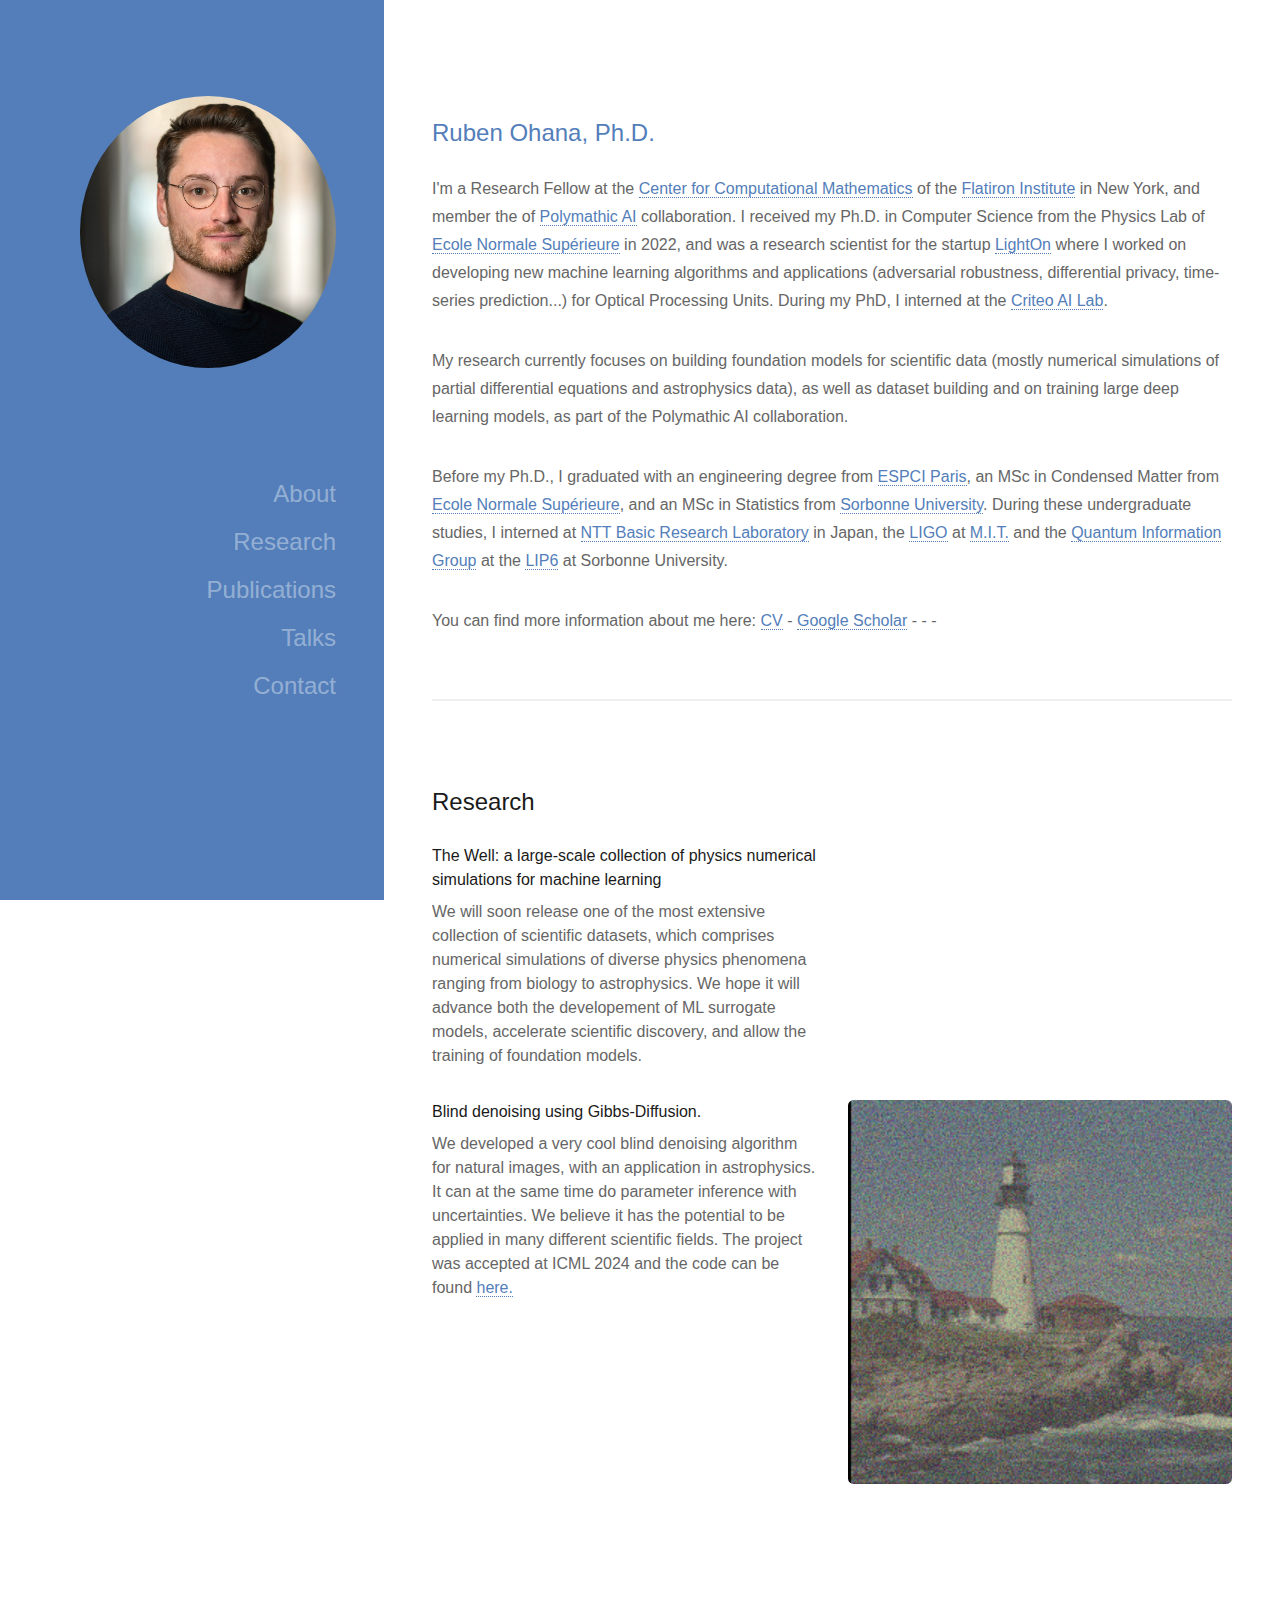
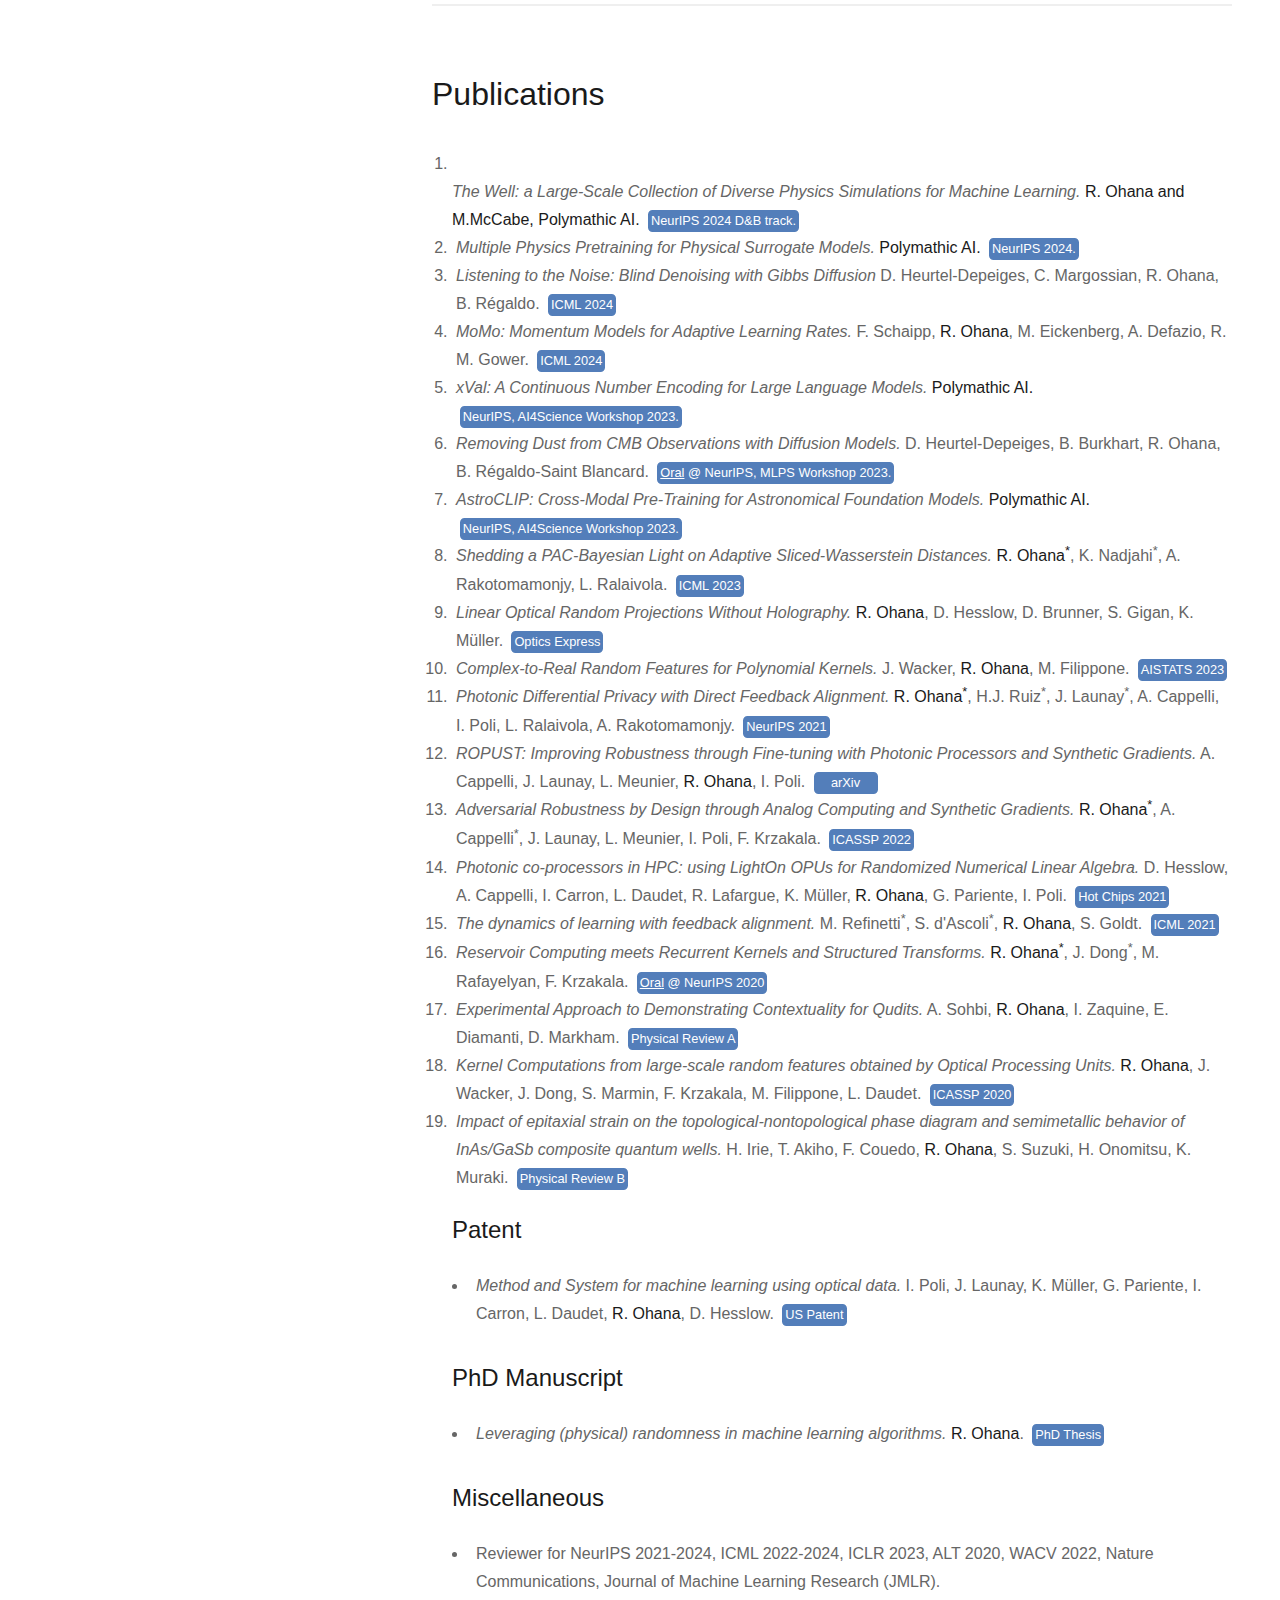
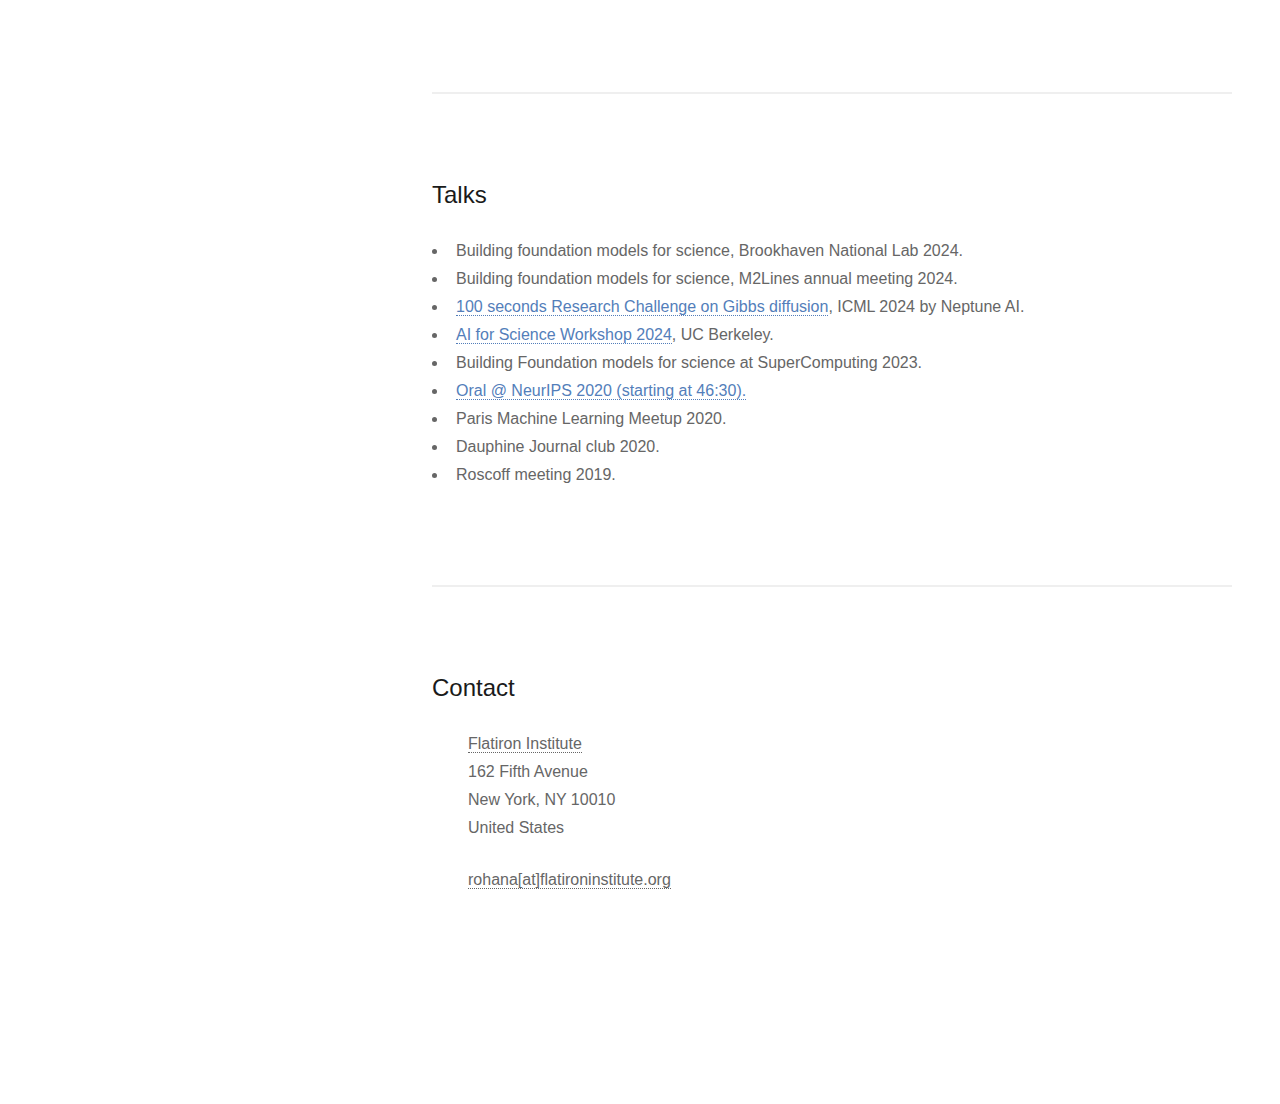
==== commit 5a74ebb0: "modified index" ====
--- a/index.html
+++ b/index.html
@@ -164,7 +164,7 @@
           <article class="col-6 col-12-xsmall work-item">
             <h3>The Well: a large-scale collection of physics numerical simulations for machine learning</h3>
             <p>
-              We will very soon release one of the most extensive collection of scientific datasets, which comprises numerical simulations of diverse physics phenomena ranging from biology to astrophysics. We hope it will advance both the developement of ML surrogate models, accelerate scientific discovery, and allow the training of foundation models.
+              We will soon release one of the most extensive collection of scientific datasets, which comprises numerical simulations of diverse physics phenomena ranging from biology to astrophysics. We hope it will advance both the developement of ML surrogate models, accelerate scientific discovery, and allow the training of foundation models.
             </p>
           </article>
           <article class="col-6 col-12-xsmall work-item">
@@ -258,6 +258,30 @@
           <div class="col-12 col-12-small">
             <!-- TODO: Add your citations  -->
             <ol>
+              <li></li>
+                <i>The Well: a Large-Scale Collection of Diverse Physics Simulations for Machine Learning. </i> <b>R. Ohana and M.McCabe, Polymathic AI.</b>
+                <!-- TODO: Add external links -->
+                <a
+                  href="https://arxiv.org/abs/2310.02994"
+                  rel="noreferrer noopener"
+                  target="_blank"
+                  class="button primary icon xsmall solid fa-external-link-alt"
+                  >NeurIPS 2024 D&B track.</a
+                >
+              </li>
+
+              <li>
+                <i>Multiple Physics Pretraining for Physical Surrogate Models. </i> <b>Polymathic AI.</b>
+                <!-- TODO: Add external links -->
+                <a
+                  href="https://arxiv.org/abs/2310.02994"
+                  rel="noreferrer noopener"
+                  target="_blank"
+                  class="button primary icon xsmall solid fa-external-link-alt"
+                  >NeurIPS 2024.</a
+                >
+              </li>
+
               <li>
                 <i>Listening to the Noise: Blind Denoising with Gibbs Diffusion </i> D. Heurtel-Depeiges, C. Margossian, R. Ohana, B. Régaldo.   
                 <!-- TODO: Add external links -->
@@ -272,17 +296,6 @@
 
               <li>  <i>MoMo: Momentum Models for Adaptive Learning Rates.</i> F. Schaipp, <b>R. Ohana</b>, M. Eickenberg, A. Defazio, R. M. Gower. <a href="https://arxiv.org/abs/2305.07583" rel="noreferrer noopener" target="_blank" class="button primary icon xsmall solid fa-external-link-alt">ICML 2024</a>   </li> 
 
-              <li>
-                <i>Multiple Physics Pretraining for Physical Surrogate Models. </i> <b>Polymathic AI.</b>
-                <!-- TODO: Add external links -->
-                <a
-                  href="https://arxiv.org/abs/2310.02994"
-                  rel="noreferrer noopener"
-                  target="_blank"
-                  class="button primary icon xsmall solid fa-external-link-alt"
-                  ><u>Best Paper Award</u>, @ NeurIPS, AI4Science Workshop 2023.</a
-                >
-              </li>
 
               <li>
                 <i>xVal: A Continuous Number Encoding for Large Language Models.  </i> <b>Polymathic AI.</b>
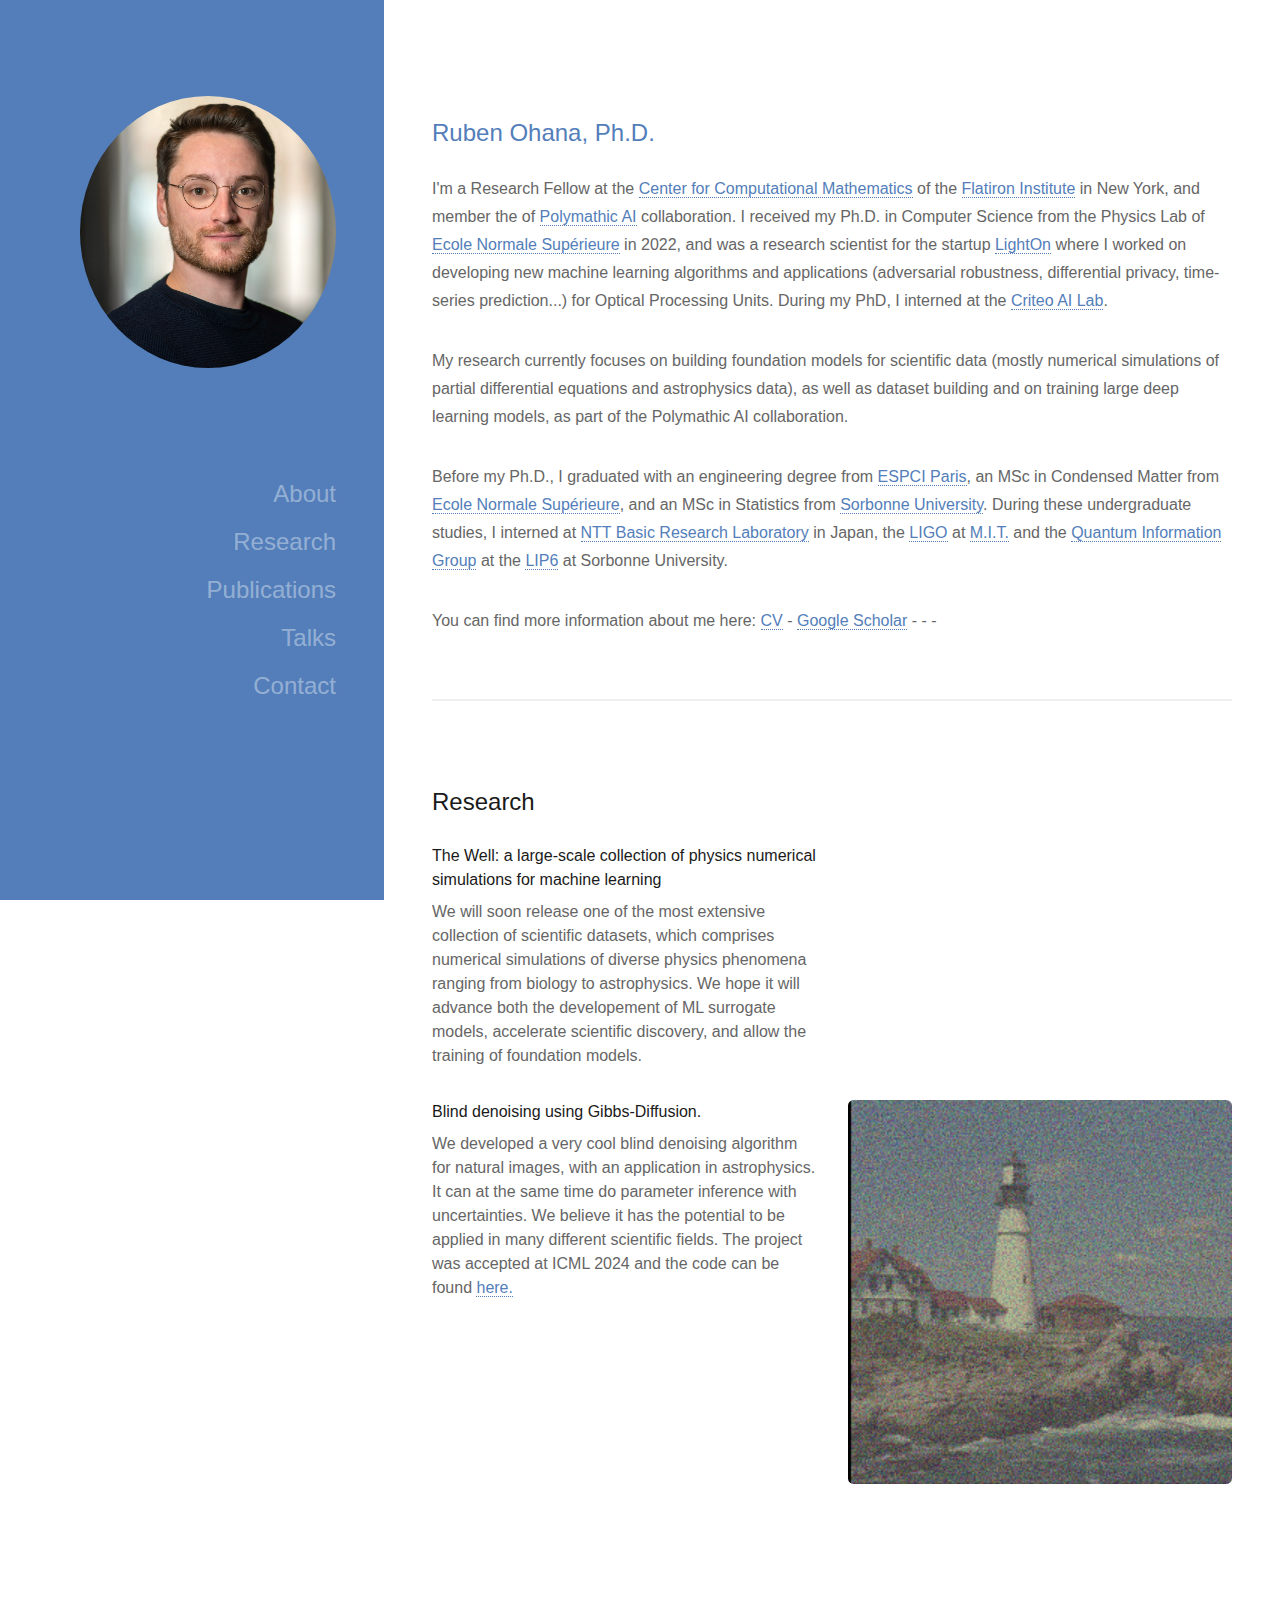
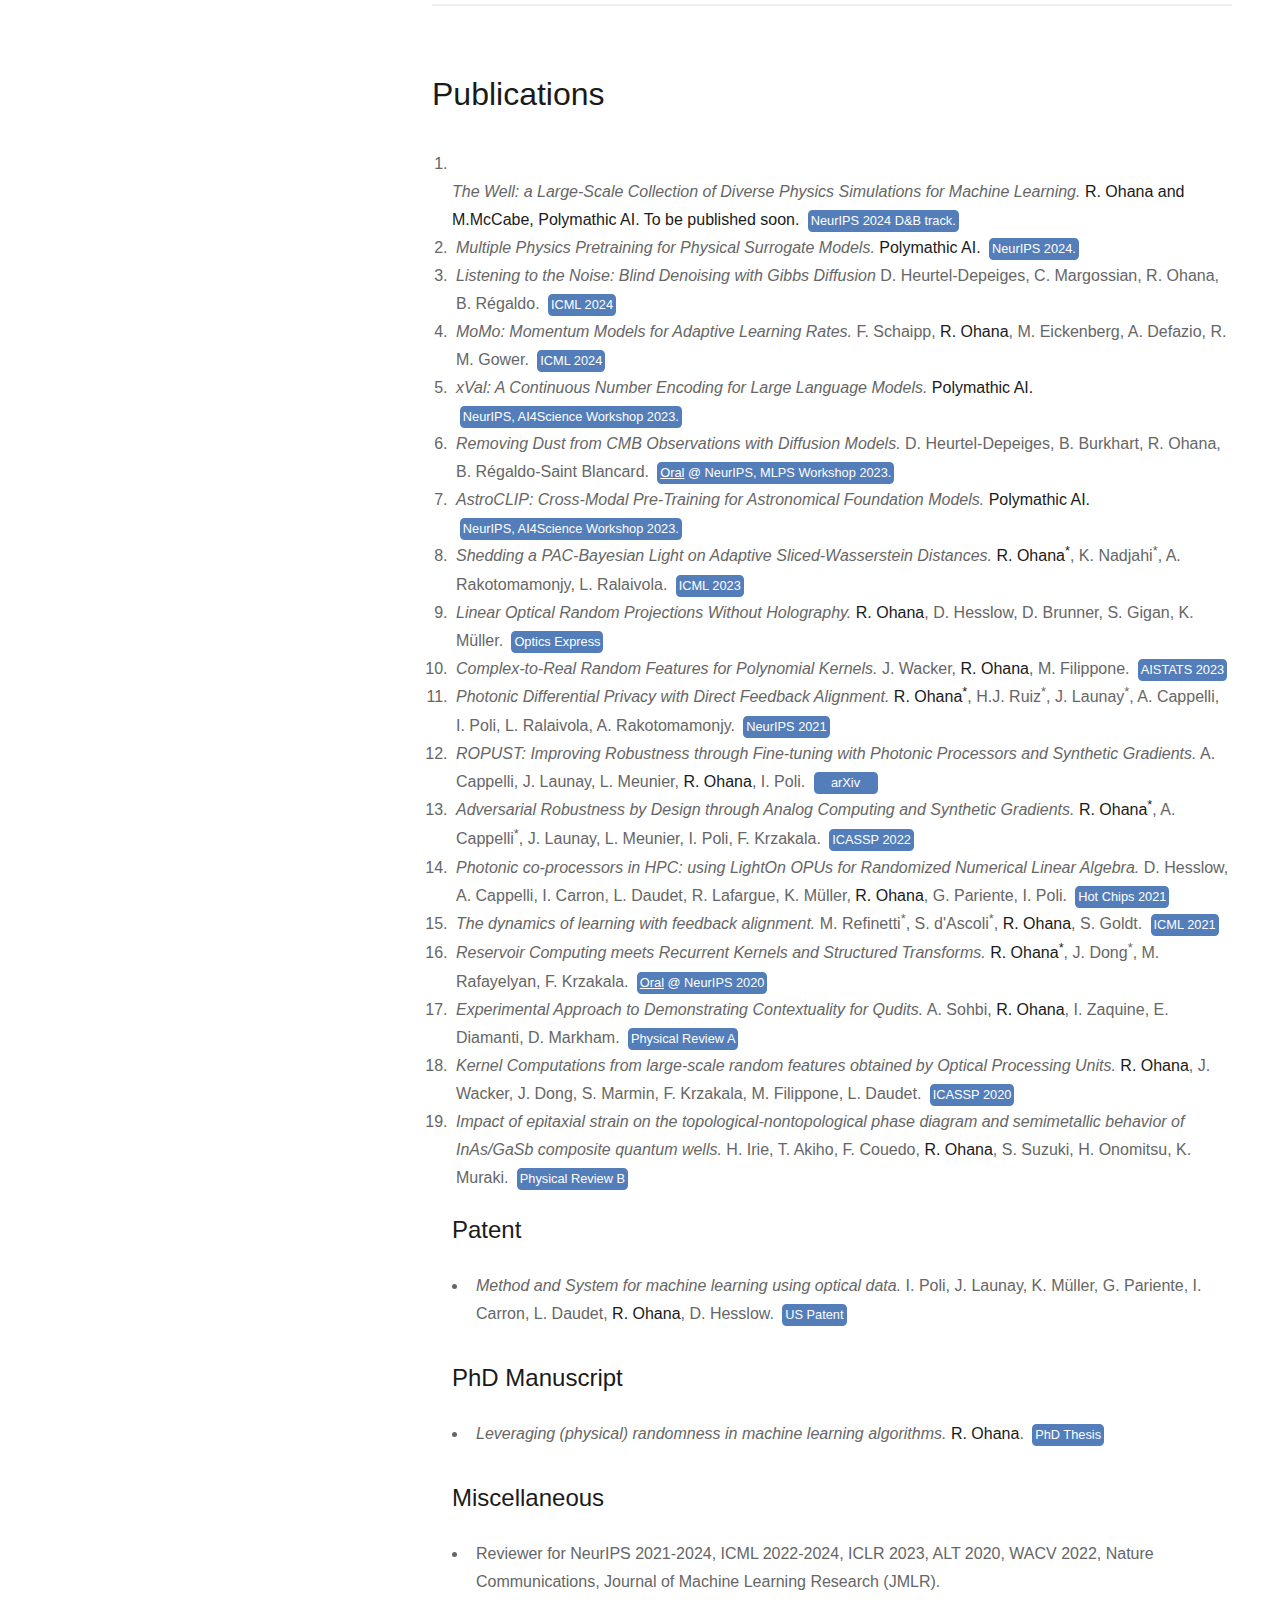
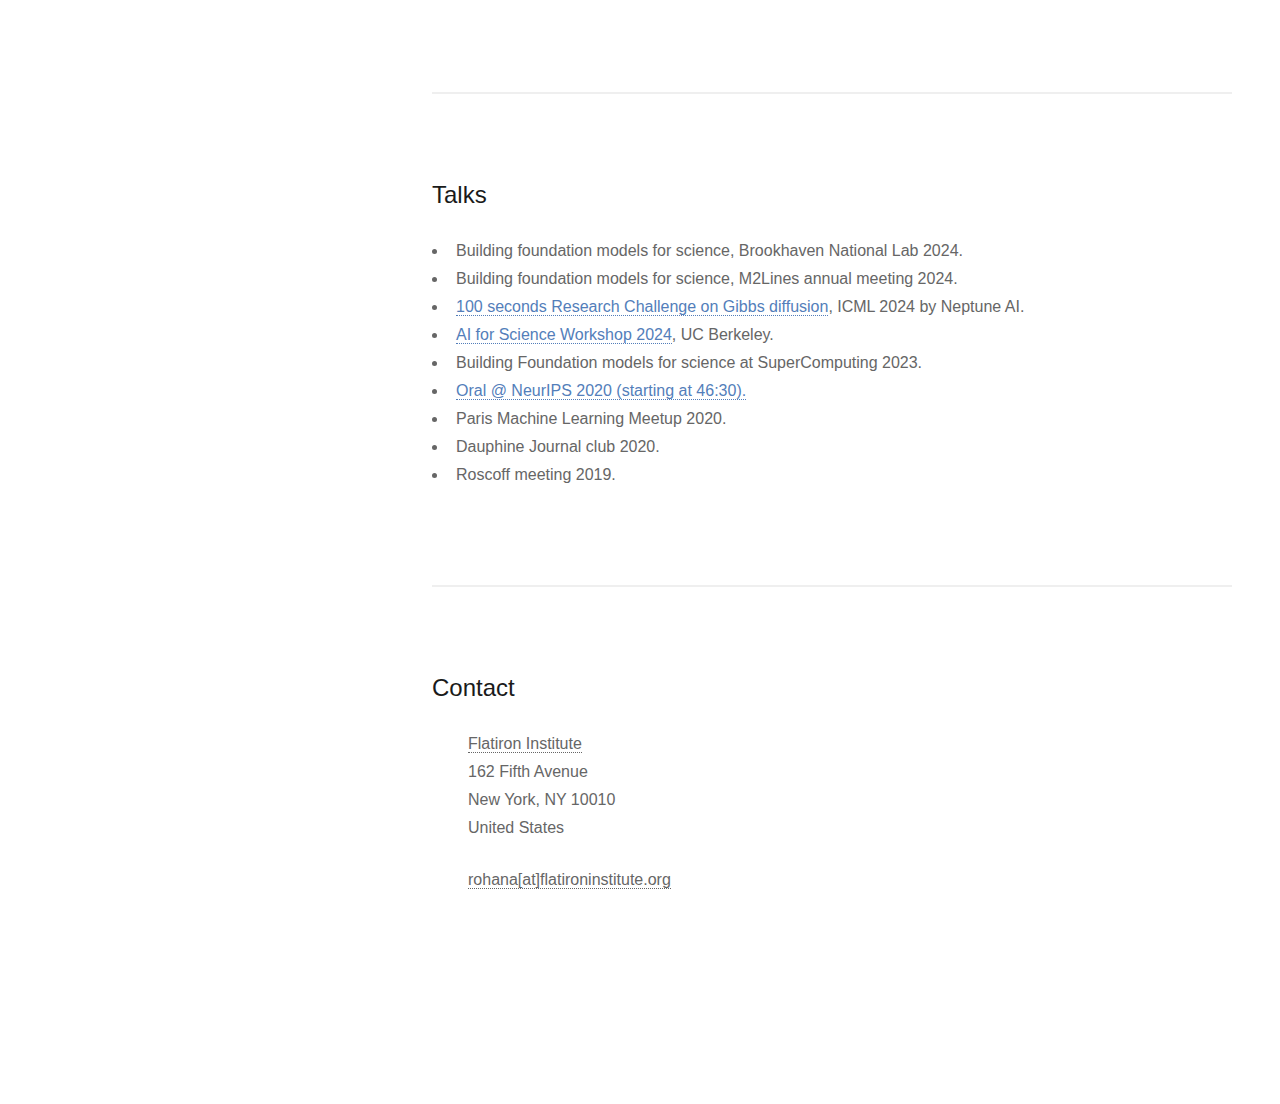
==== commit 8f2d6248: "index modif" ====
--- a/index.html
+++ b/index.html
@@ -259,10 +259,10 @@
             <!-- TODO: Add your citations  -->
             <ol>
               <li></li>
-                <i>The Well: a Large-Scale Collection of Diverse Physics Simulations for Machine Learning. </i> <b>R. Ohana and M.McCabe, Polymathic AI.</b>
+                <i>The Well: a Large-Scale Collection of Diverse Physics Simulations for Machine Learning. </i> <b>R. Ohana and M.McCabe, Polymathic AI. To be published soon. </b>
                 <!-- TODO: Add external links -->
                 <a
-                  href="https://arxiv.org/abs/2310.02994"
+                  href="#"
                   rel="noreferrer noopener"
                   target="_blank"
                   class="button primary icon xsmall solid fa-external-link-alt"
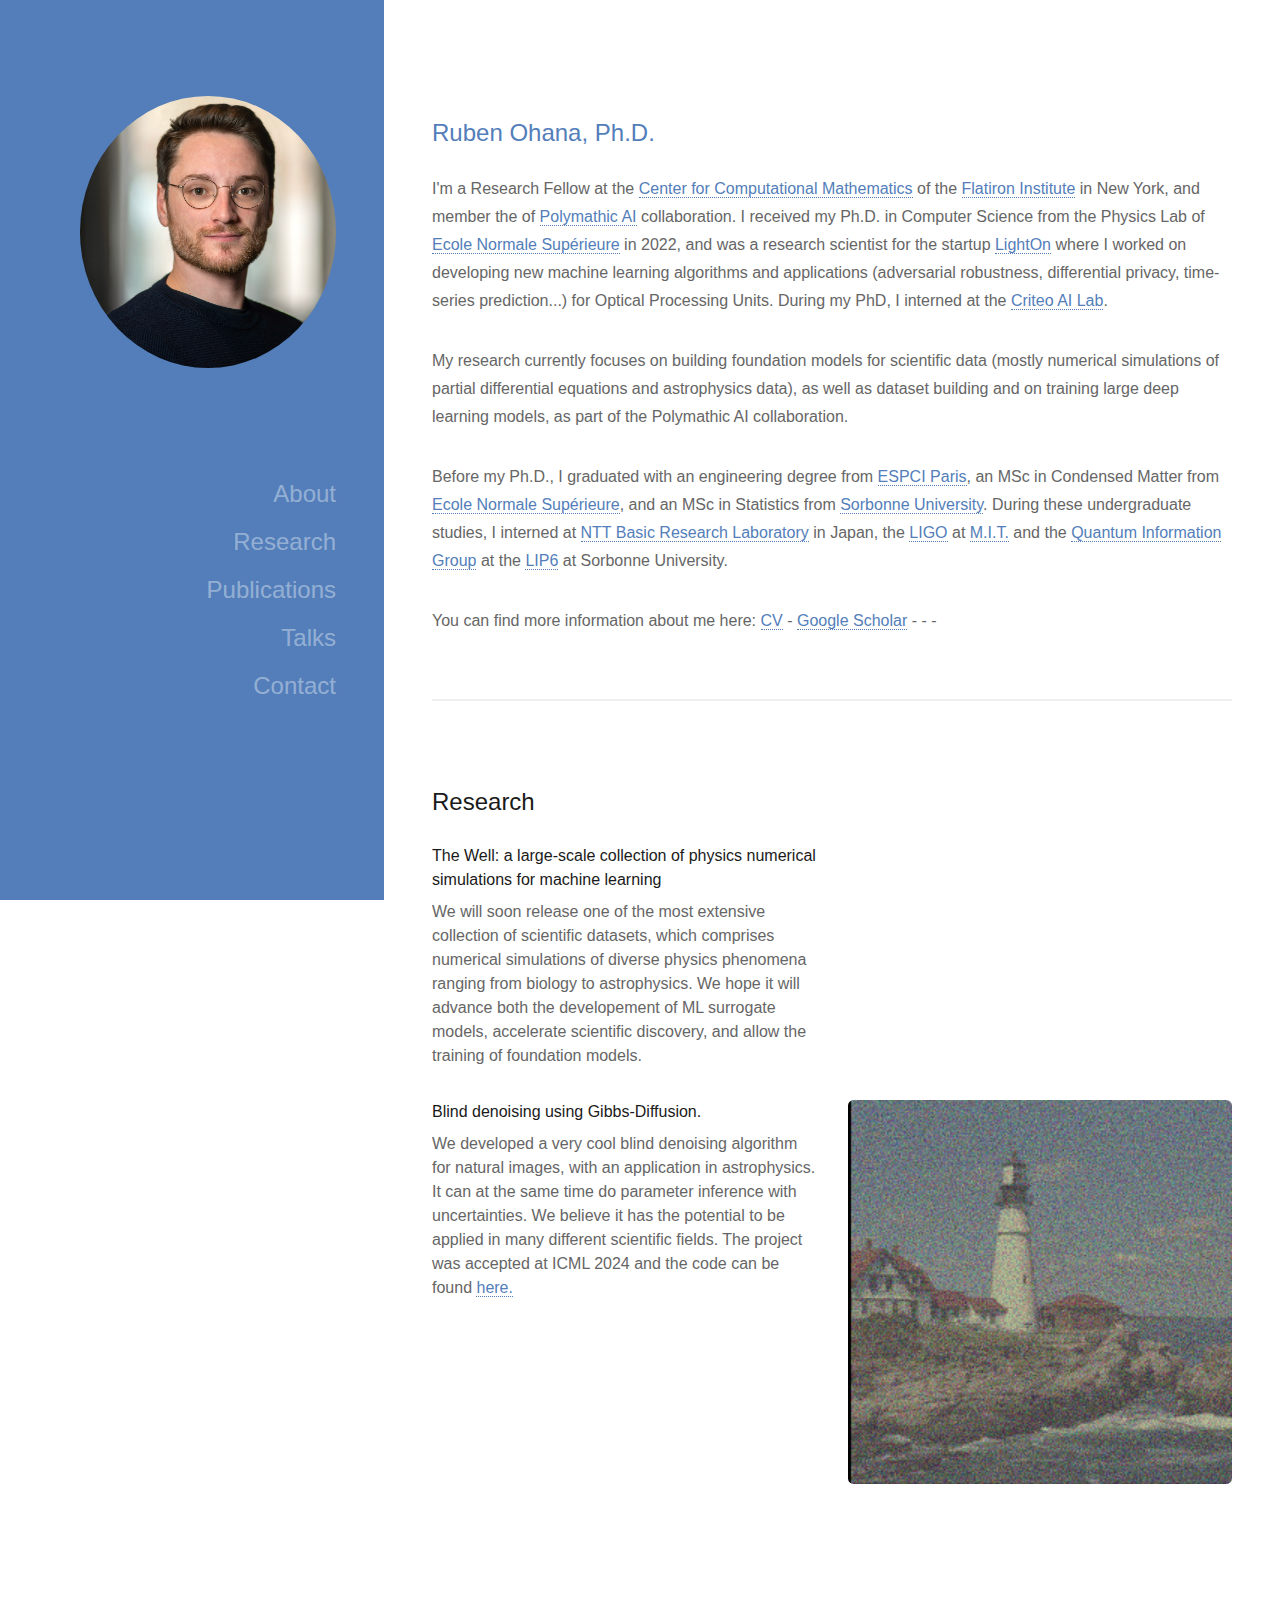
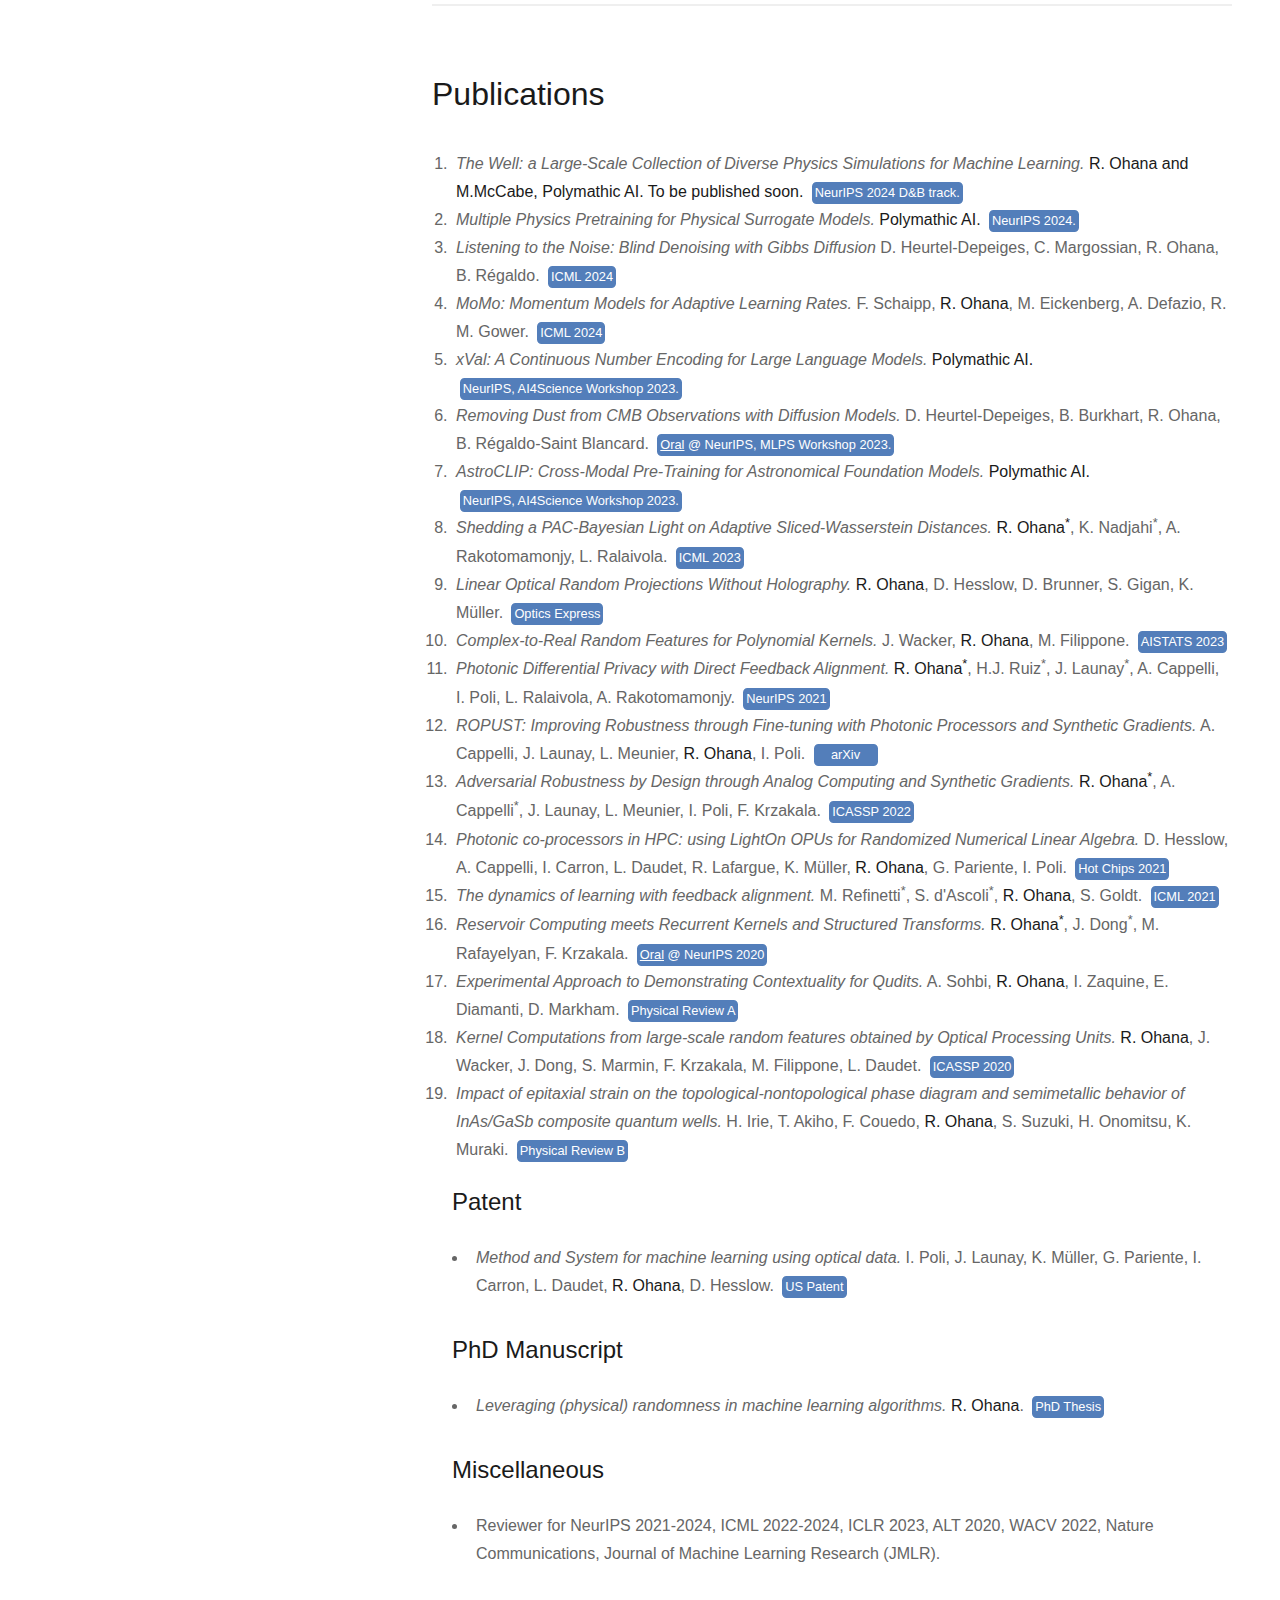
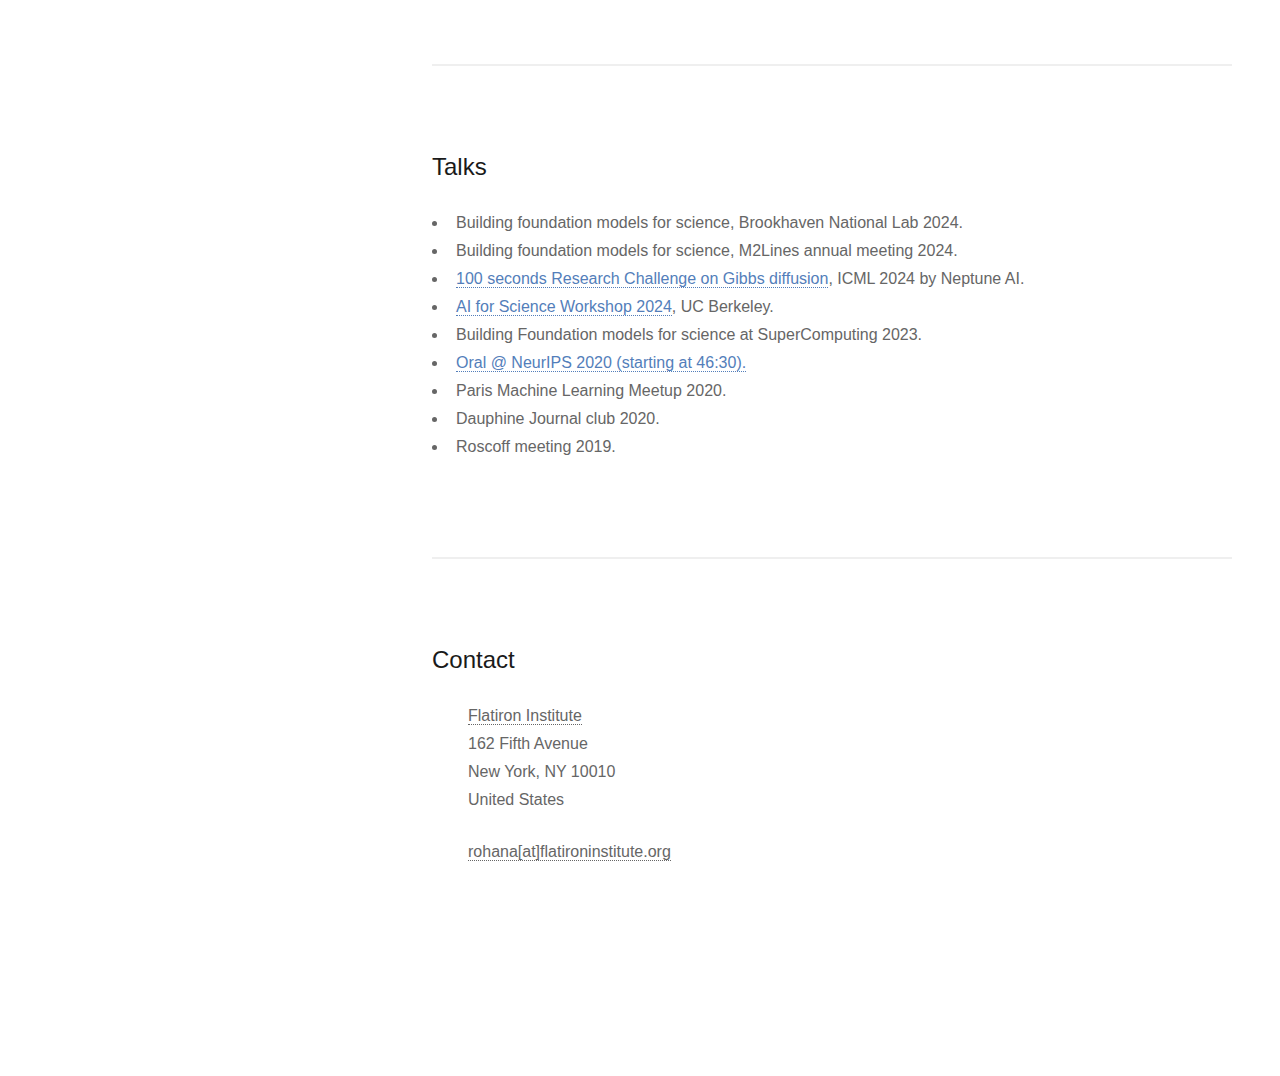
==== commit d6f72531: "short modif" ====
--- a/index.html
+++ b/index.html
@@ -143,24 +143,6 @@
         <h2>Research</h2>
         <!-- TODO: Replace with project info and choose image type -->
         <div class="row">
-          <!-- <article class="col-6 col-12-xsmall work-item">
-            <h3>Project With Popup Image</h3>
-            <p>
-              Project description. Lorem ipsum dolor sit amet, consectetur
-              adipiscing elit, sed do eiusmod tempor incididunt ut labore et
-              dolore magna aliqua.
-              <a href="#" rel="noreferrer noopener" target="_blank"
-                >Here is a link</a
-              >
-              to some relevant documentation.
-            </p>
-          </article> -->
-          <!-- <article class="col-6 col-12-xsmall work-item">
-            <a href="images/fulls/02.jpg" class="image fit thumb">
-              TODOL Add alt text for popup caption. -->
-              <!-- <img src="images/thumbs/02.jpg" alt="Captions come from the img alt attribute."/>
-            </a>
-          </article> -->
           <article class="col-6 col-12-xsmall work-item">
             <h3>The Well: a large-scale collection of physics numerical simulations for machine learning</h3>
             <p>
@@ -258,7 +240,7 @@
           <div class="col-12 col-12-small">
             <!-- TODO: Add your citations  -->
             <ol>
-              <li></li>
+              <li>
                 <i>The Well: a Large-Scale Collection of Diverse Physics Simulations for Machine Learning. </i> <b>R. Ohana and M.McCabe, Polymathic AI. To be published soon. </b>
                 <!-- TODO: Add external links -->
                 <a
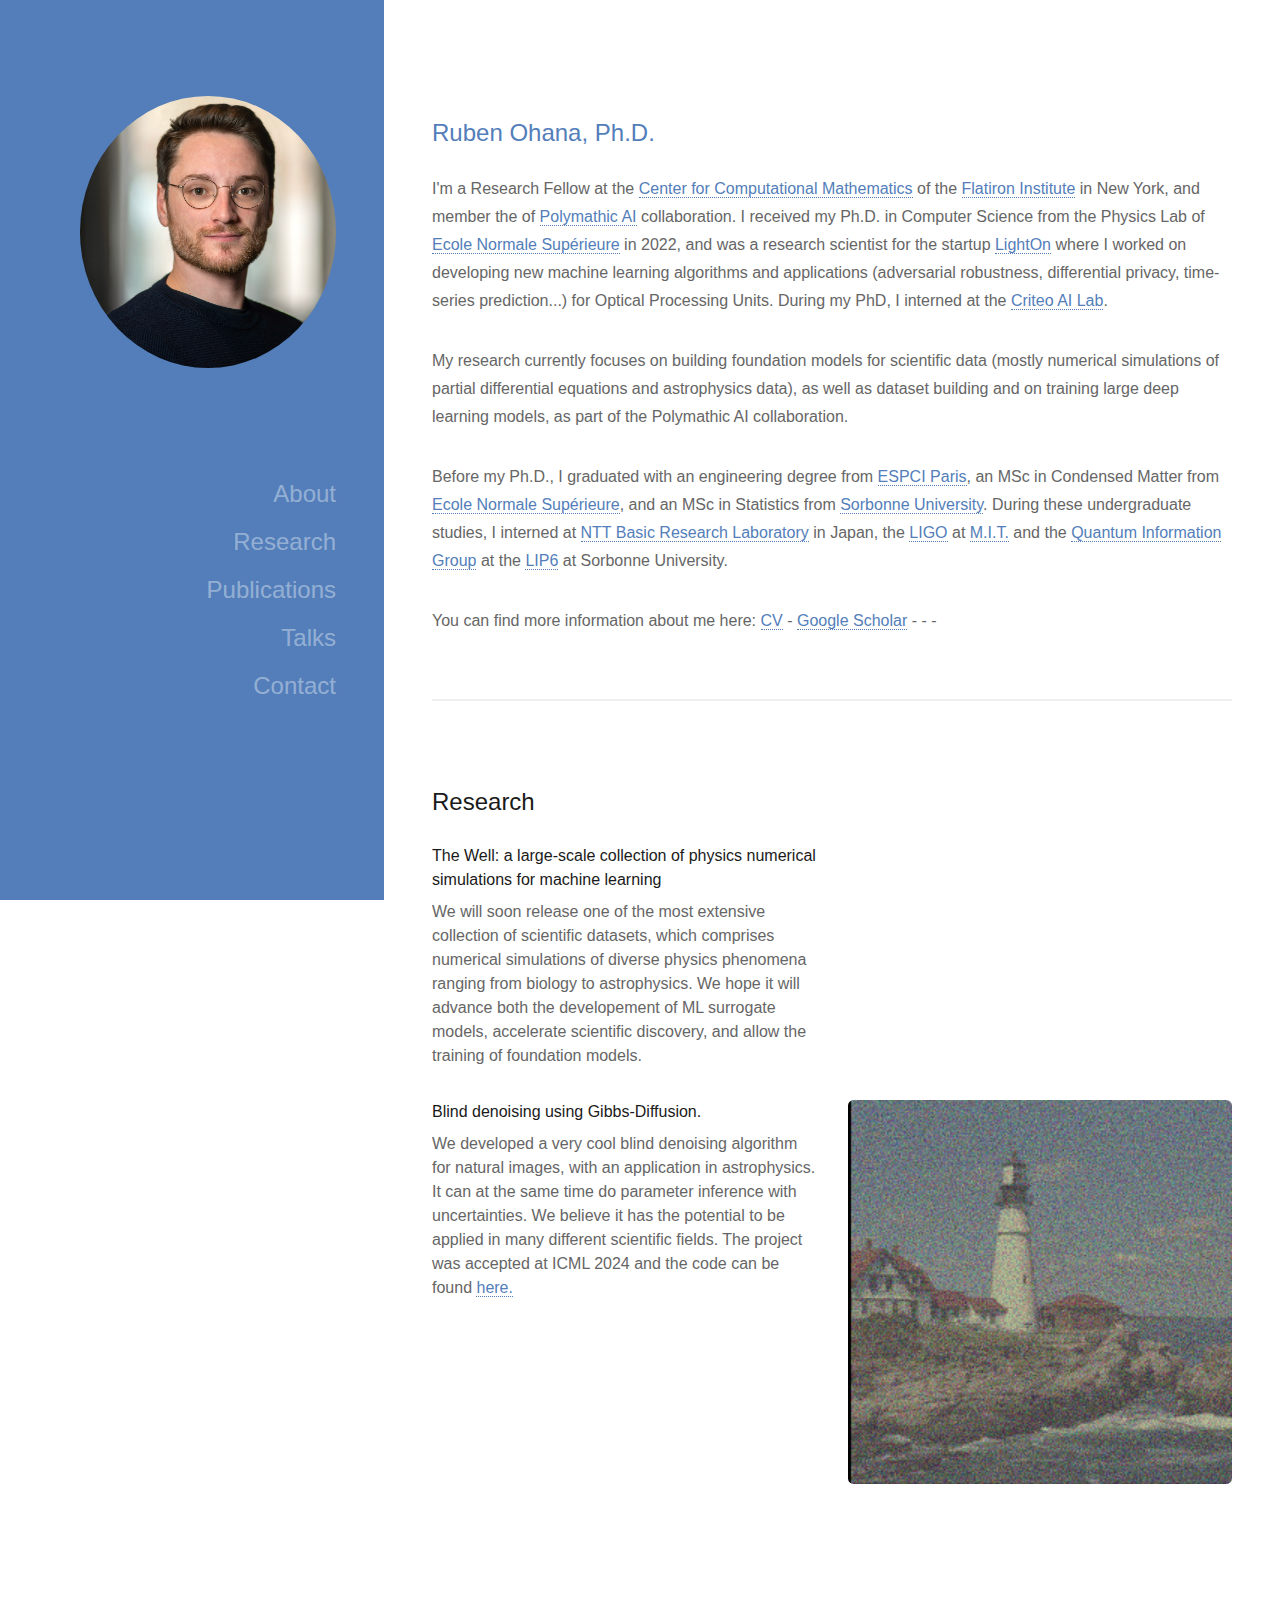
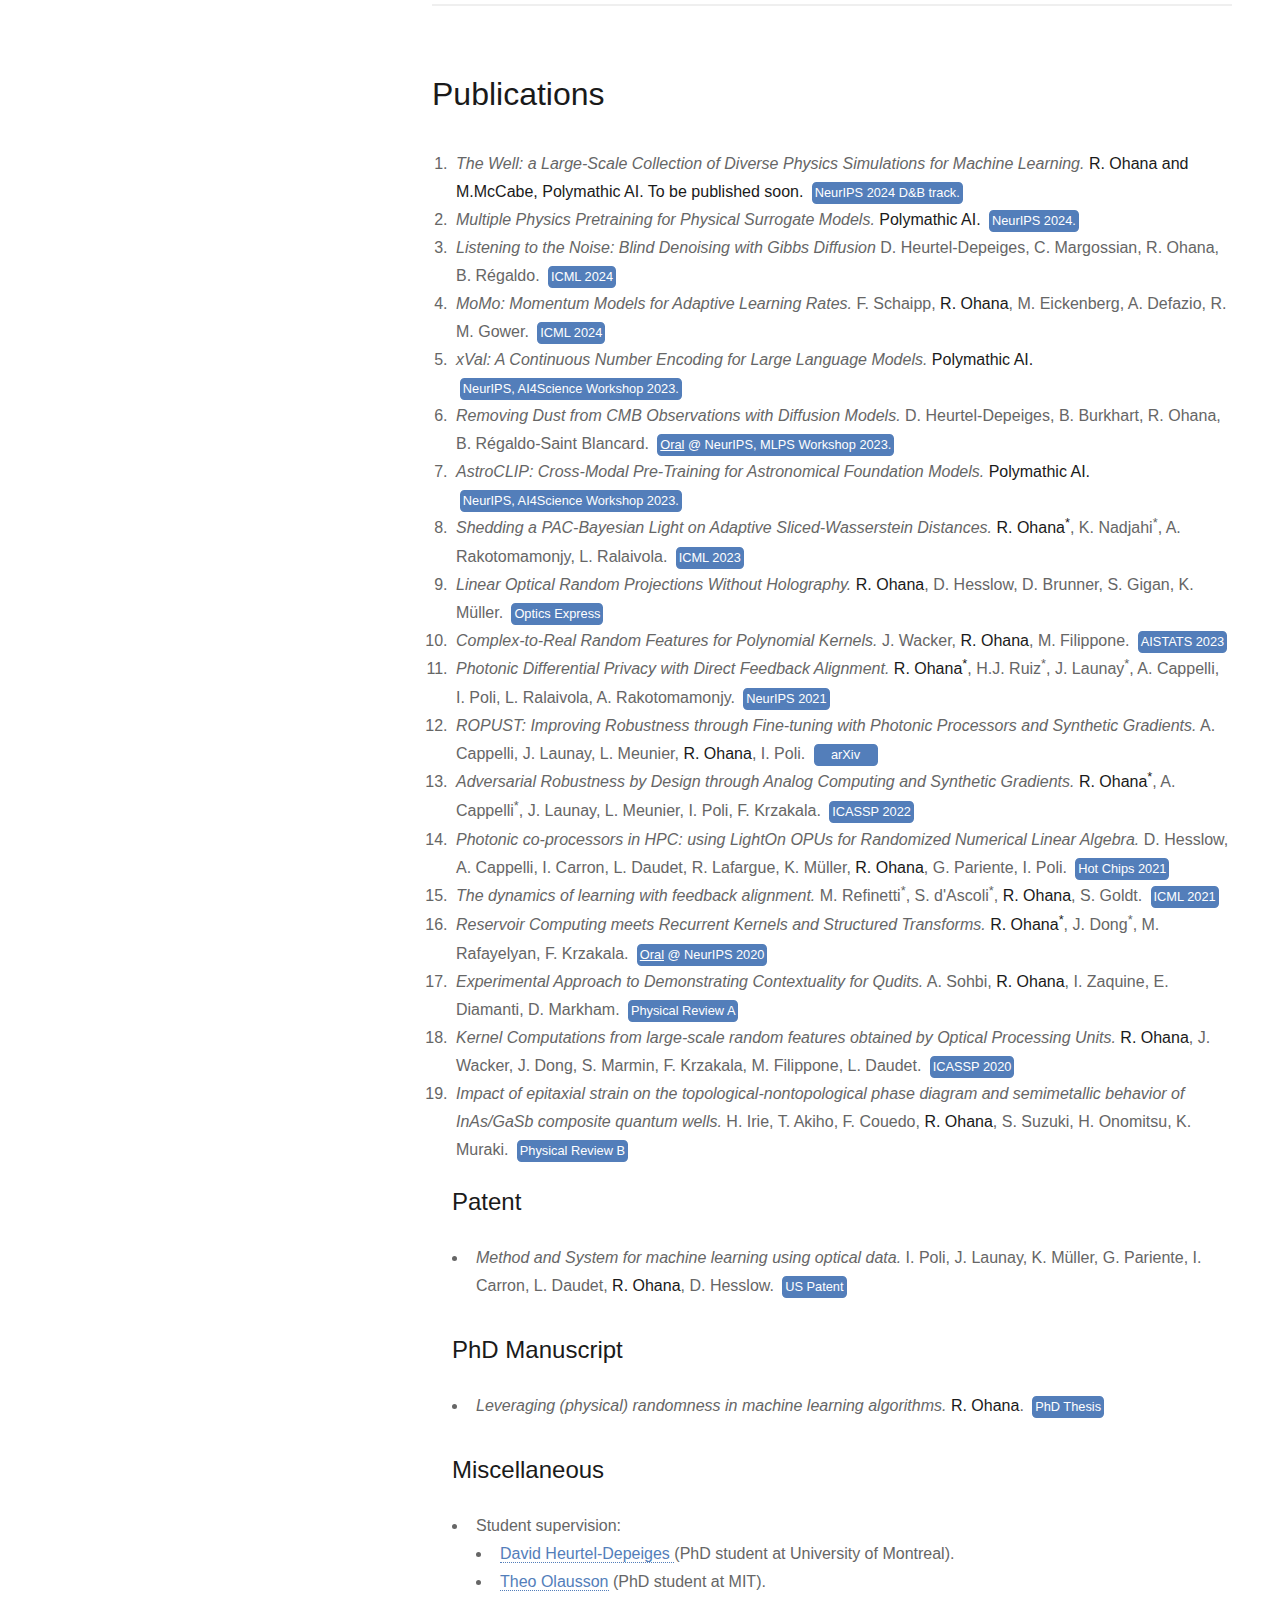
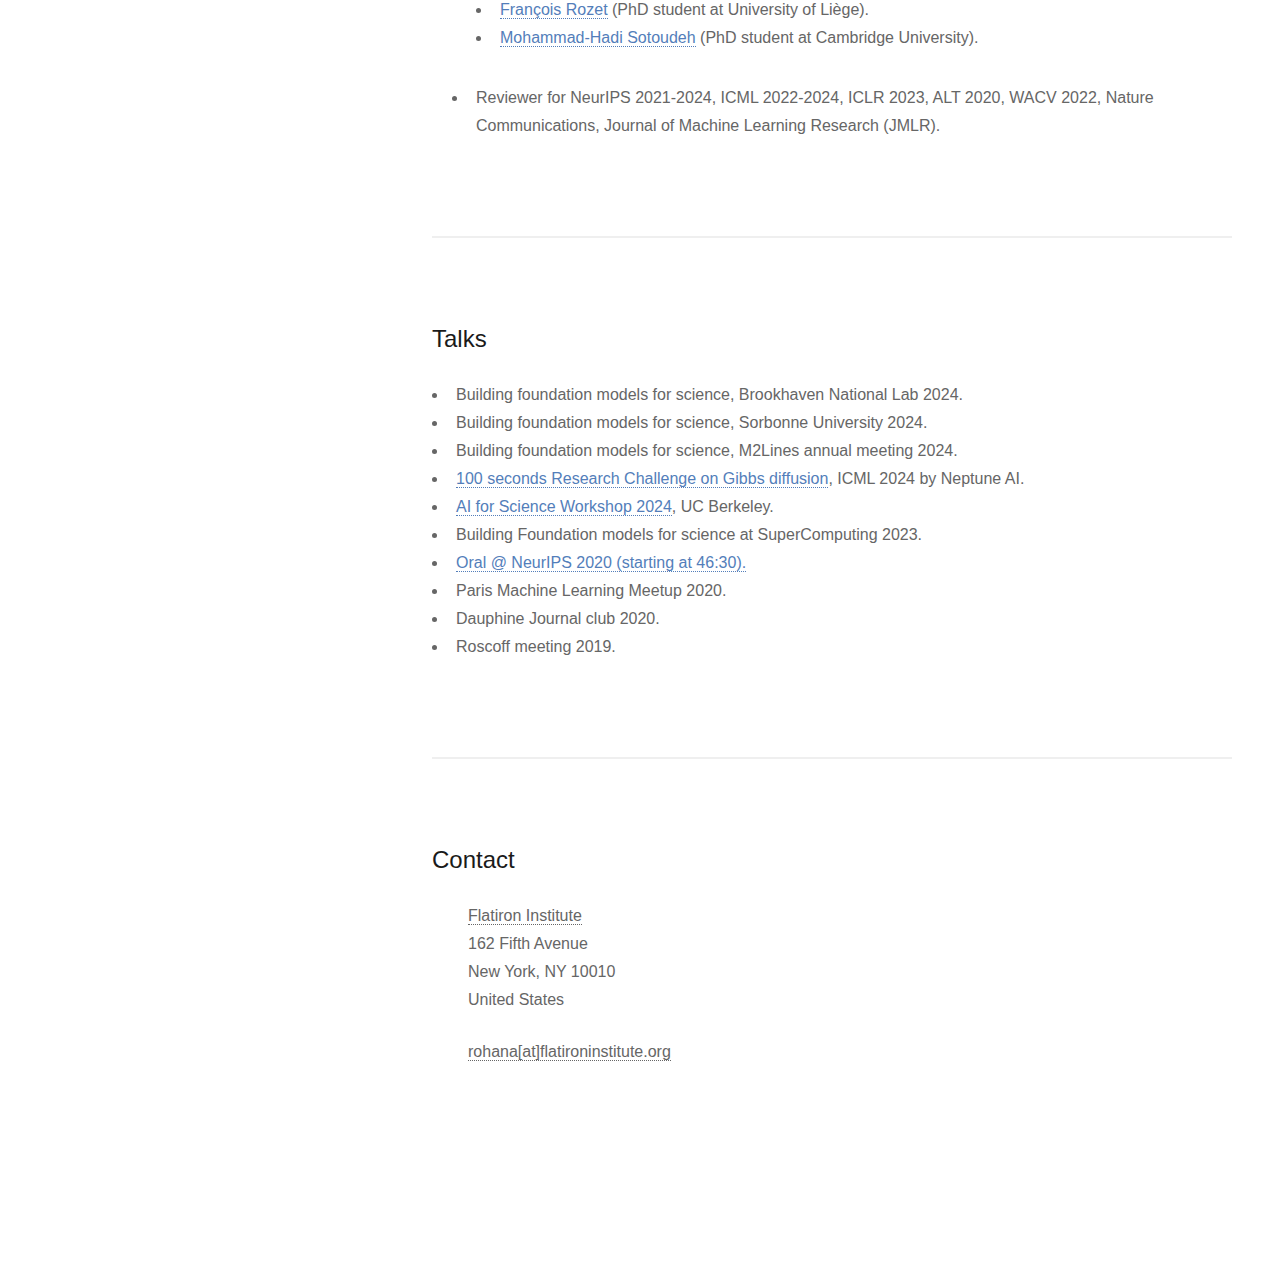
==== commit 6f833ec8: "added students" ====
--- a/index.html
+++ b/index.html
@@ -327,8 +327,17 @@
               
               <h2>PhD Manuscript</h2> <ul> 
                   
-              <li>  <i>Leveraging (physical) randomness in machine learning algorithms.</i> <b>R. Ohana</b>. <a href="https://theses.hal.science/tel-03828849/document" rel="noreferrer noopener" target="_blank" class="button primary icon xsmall solid fa-external-link-alt">PhD Thesis</a>   </li> </ul> <h2>Miscellaneous</h2> <ul> 
-                
+              <li>  <i>Leveraging (physical) randomness in machine learning algorithms.</i> <b>R. Ohana</b>. <a href="https://theses.hal.science/tel-03828849/document" rel="noreferrer noopener" target="_blank" class="button primary icon xsmall solid fa-external-link-alt">PhD Thesis</a>   </li> </ul> 
+              
+              <h2>Miscellaneous</h2> <ul> 
+              <li>Student supervision: 
+                <ul>
+                <li><a href="https://david-heurtel-depeiges.github.io/">David Heurtel-Depeiges </a>(PhD student at University of Montreal).</li>
+                <li><a href="https://people.csail.mit.edu/theoxo/">Theo Olausson</a> (PhD student at MIT).
+                </li>
+                <li> <a href="https://francois-rozet.github.io/"> François Rozet</a> (PhD student at University of Liège).</li>
+                <li> <a href="https://www.linkedin.com/in/mhsotoudeh/"> Mohammad-Hadi Sotoudeh</a> (PhD student at Cambridge University).</li>
+               </ul>
               <li>Reviewer for NeurIPS 2021-2024, ICML 2022-2024, ICLR 2023, ALT 2020, WACV 2022, Nature Communications, Journal of Machine Learning Research (JMLR).</li> 
               </ul>
           </div>
@@ -343,6 +352,9 @@
             <ul>
               <li>
                 Building foundation models for science, Brookhaven National Lab 2024.
+              </li>
+              <li>
+                Building foundation models for science, Sorbonne University 2024.
               </li>
               <li>
                 Building foundation models for science, M2Lines annual meeting 2024.
